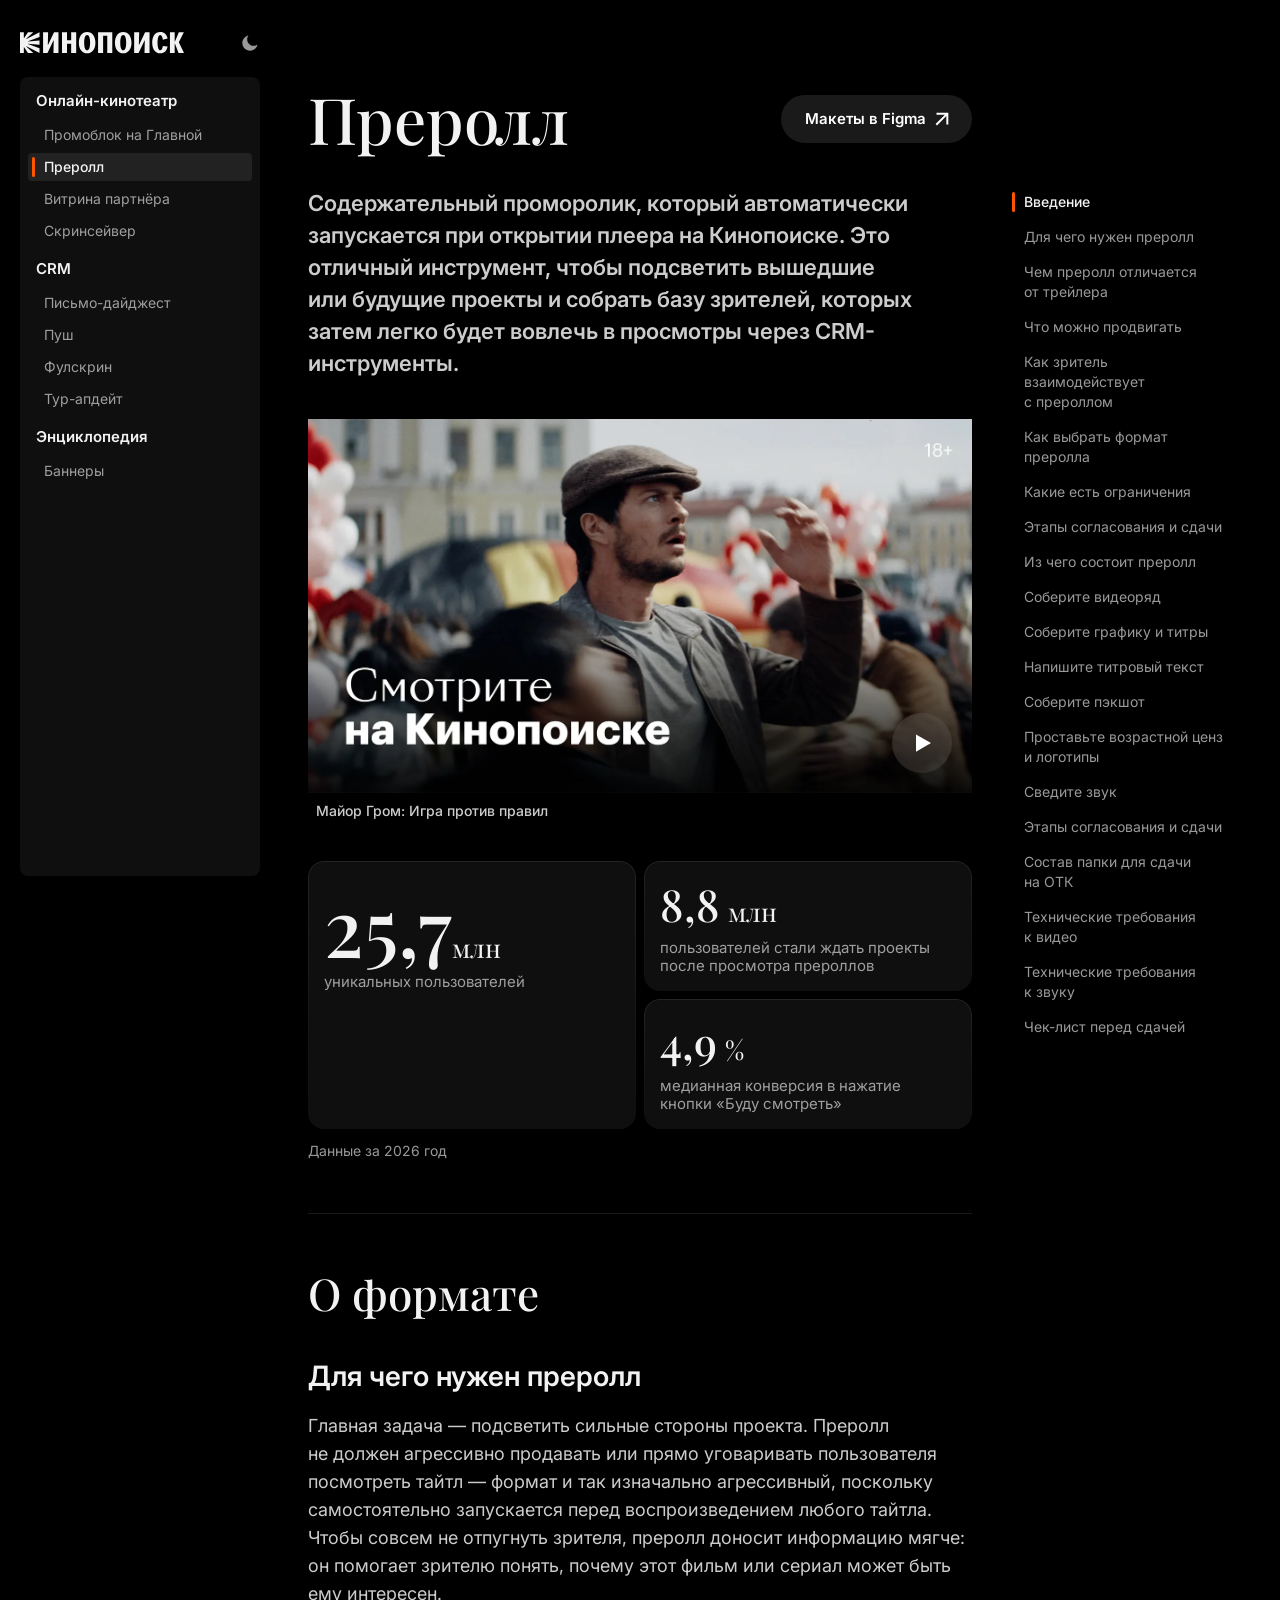
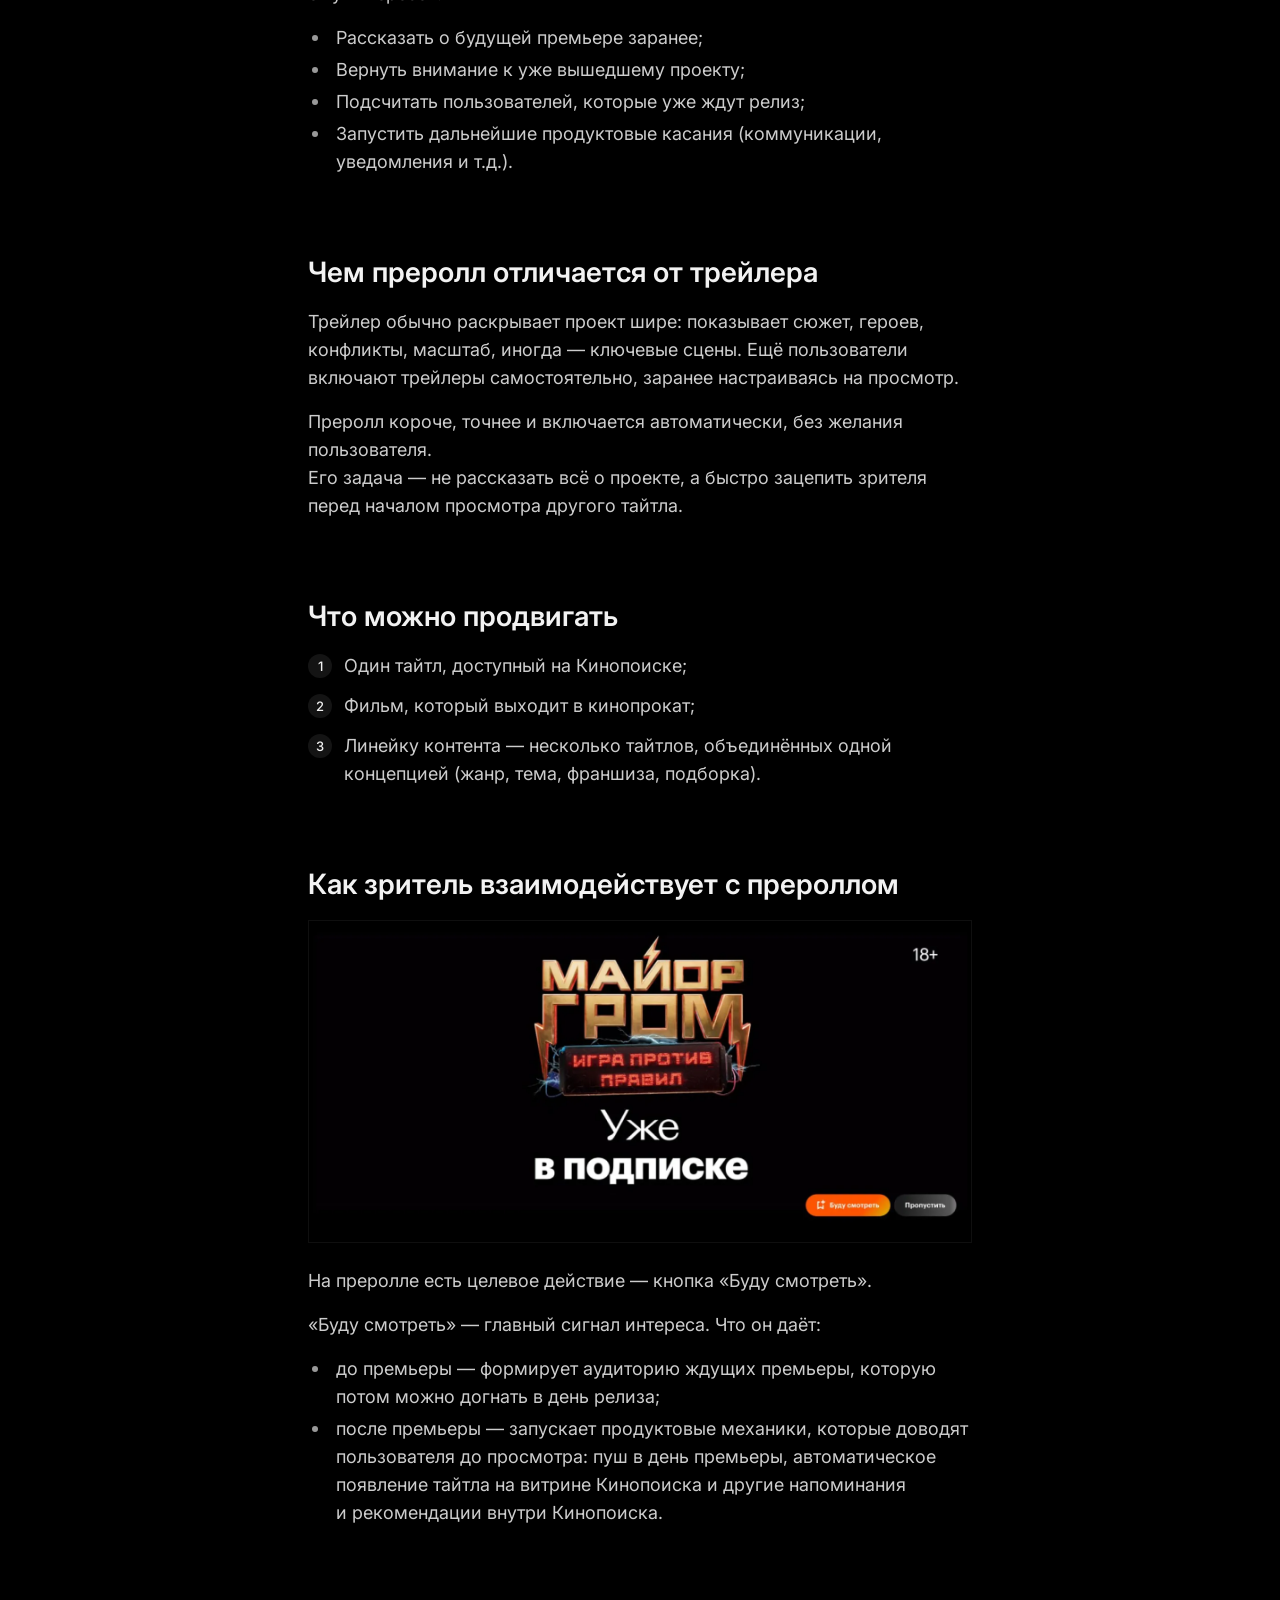
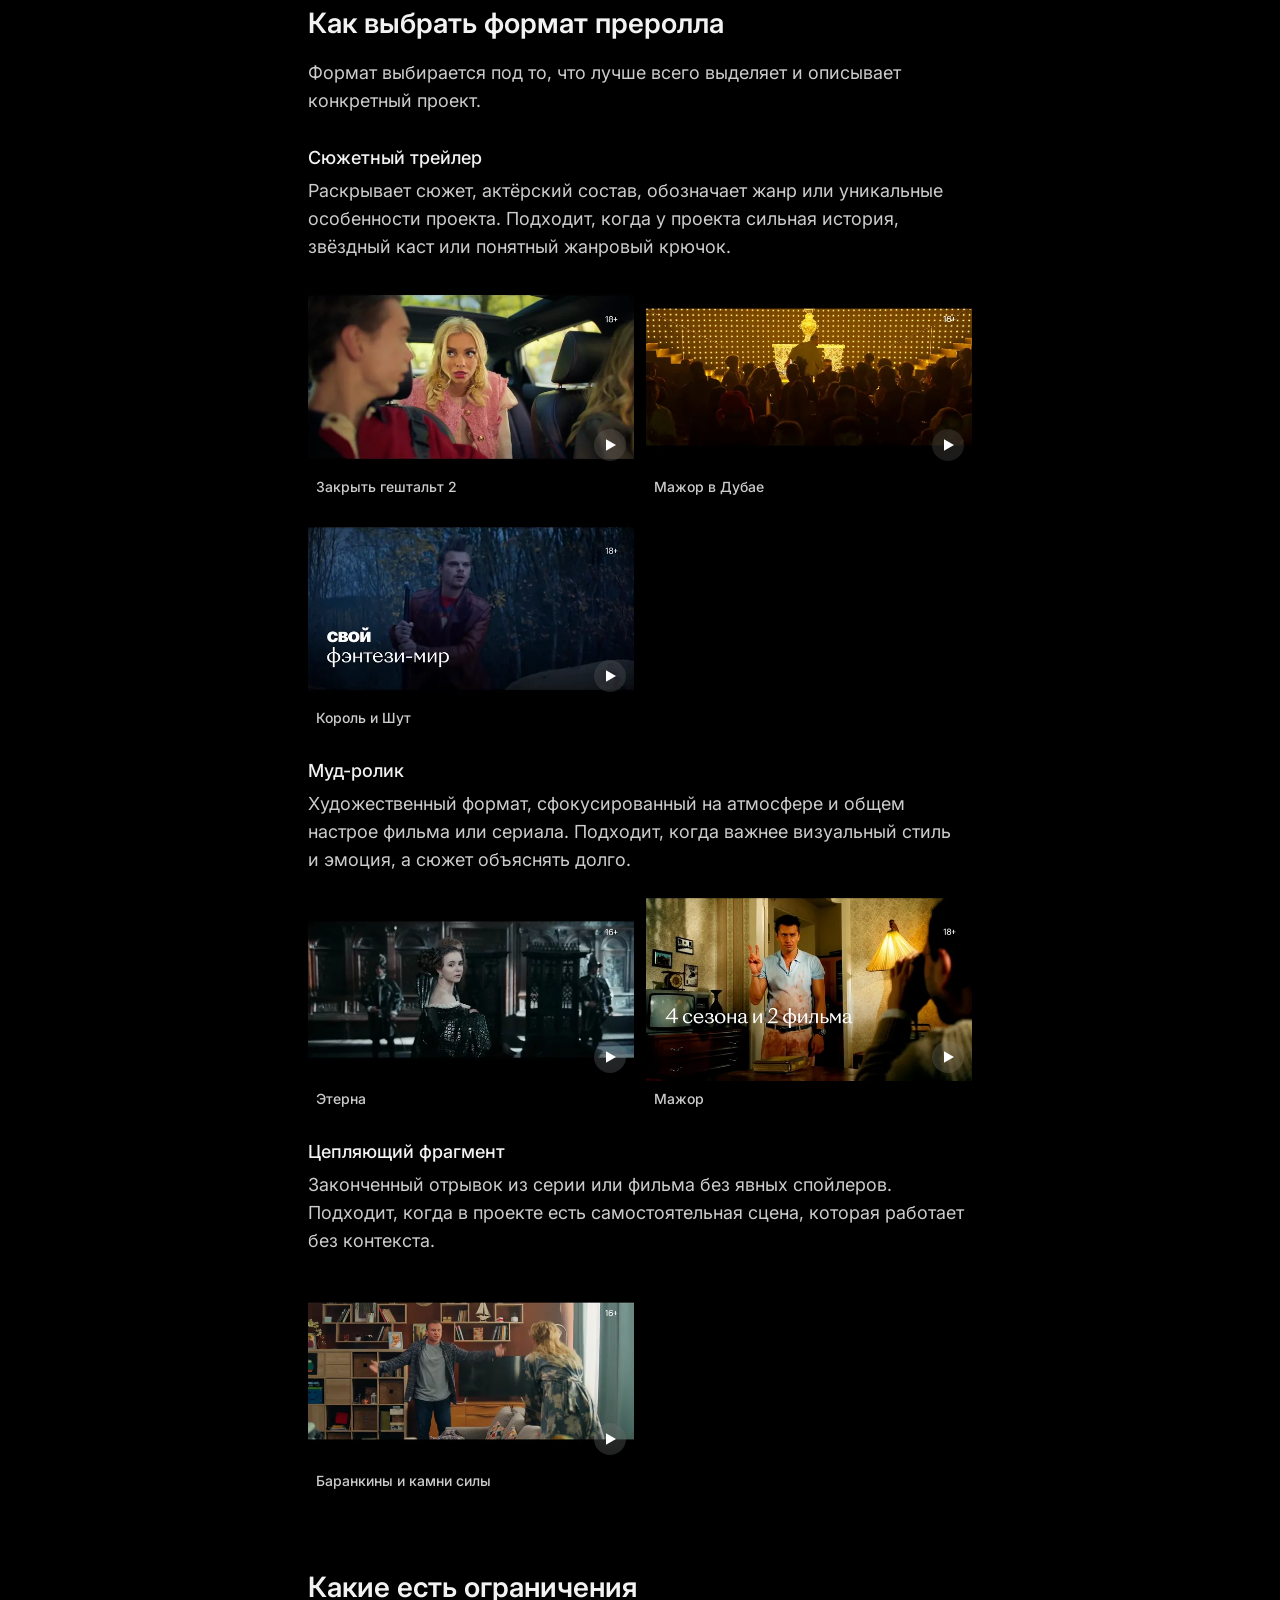
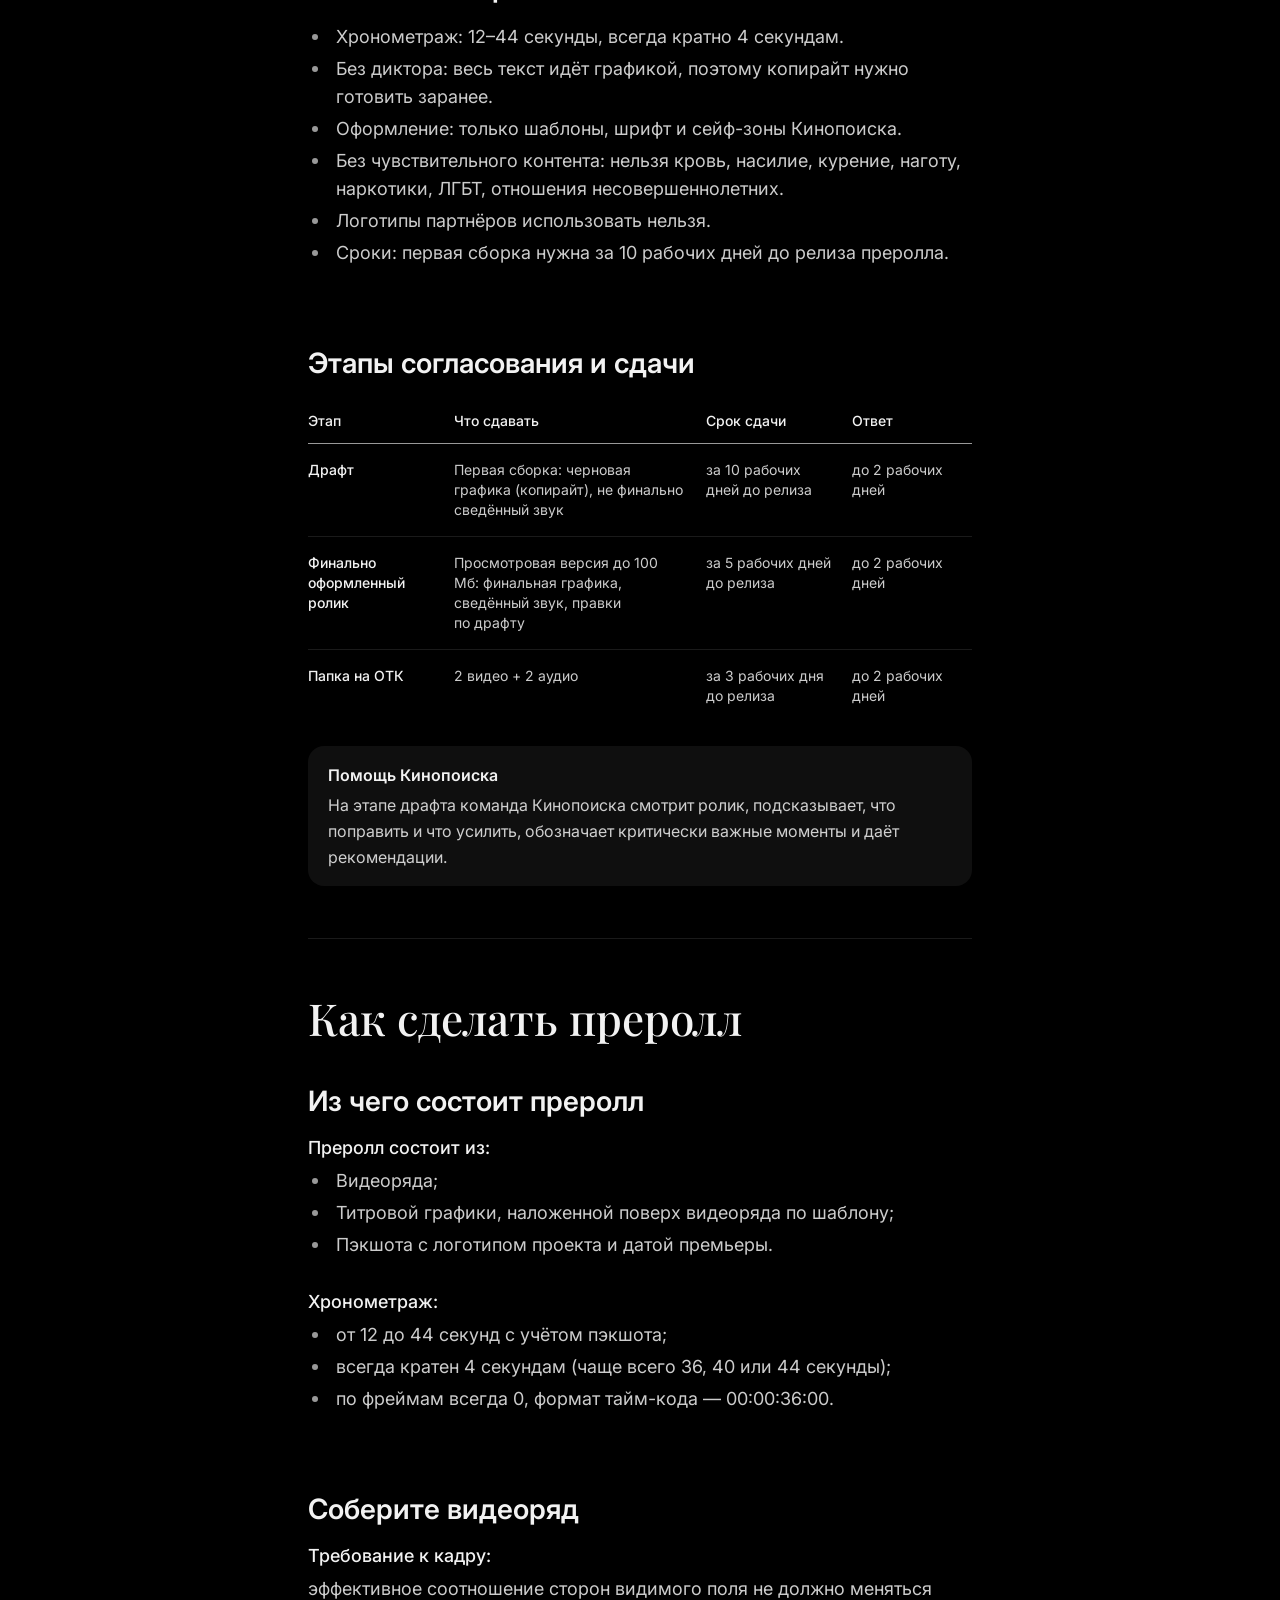
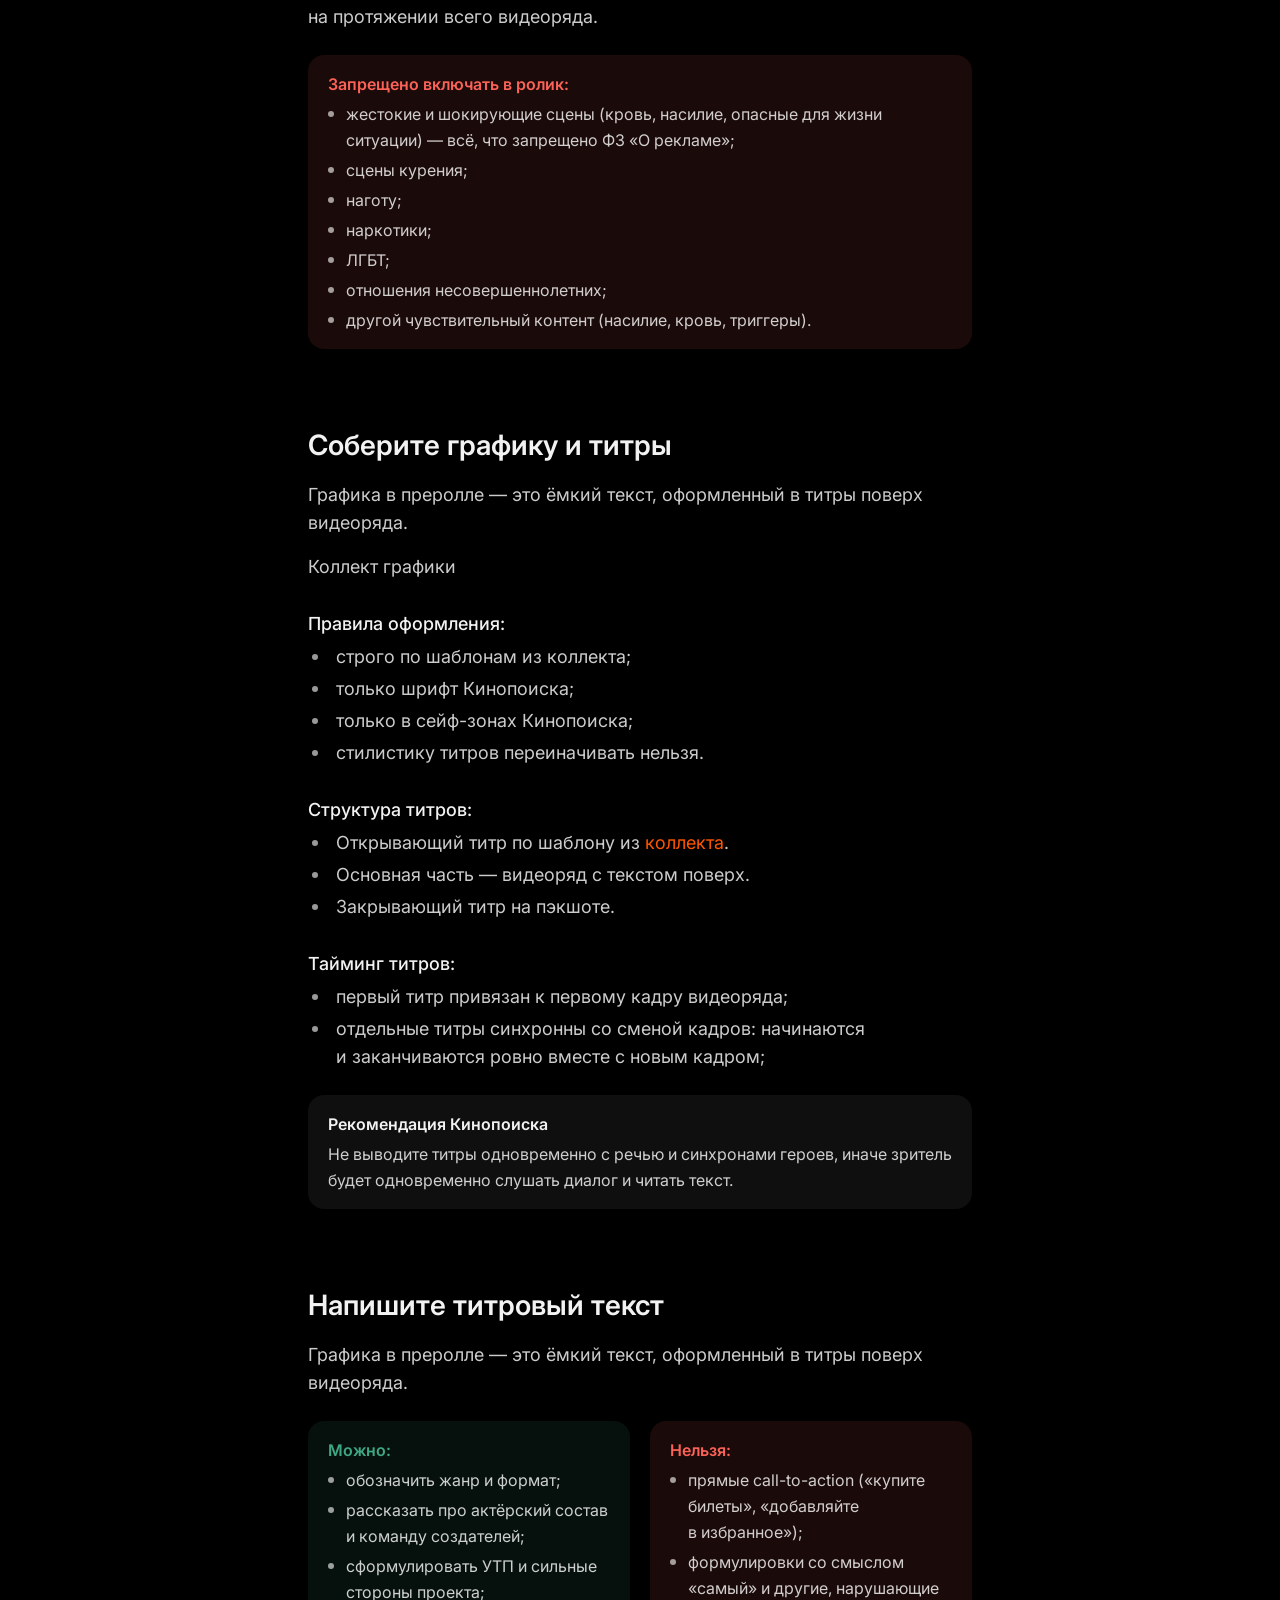
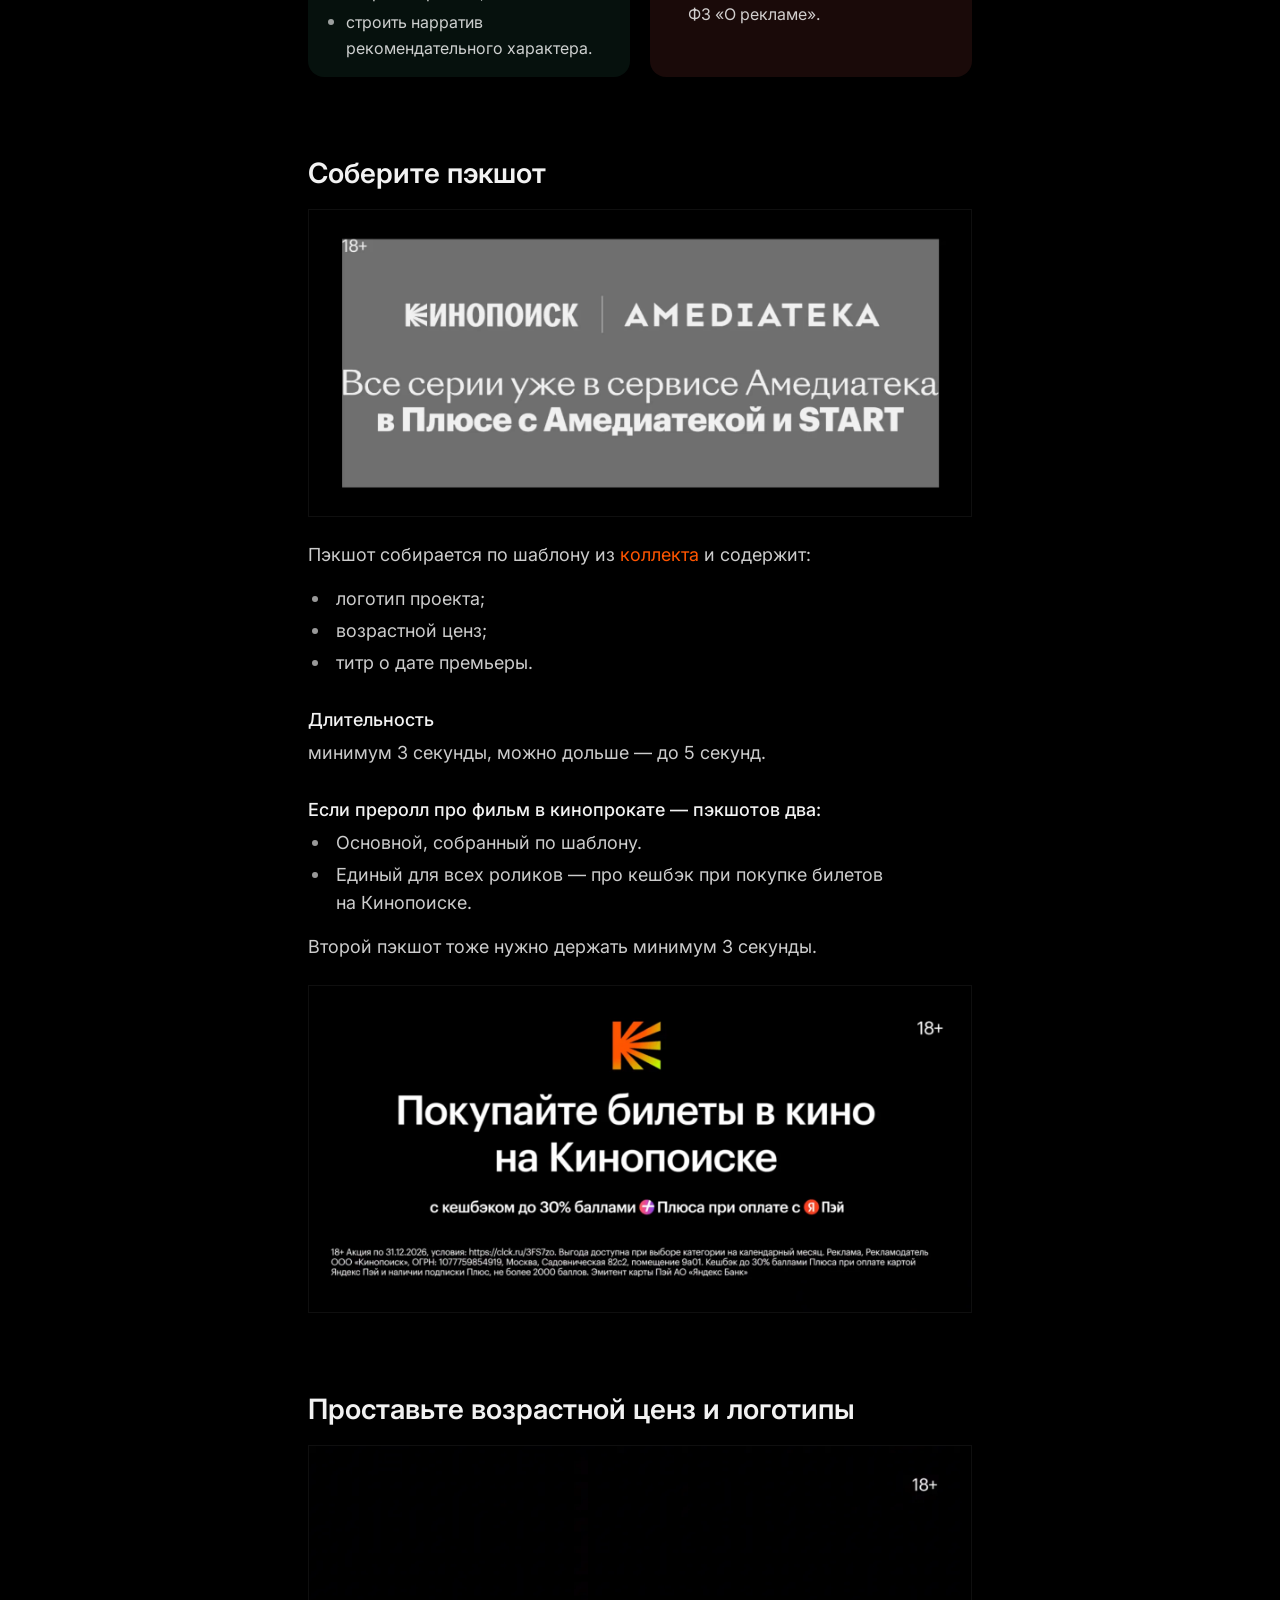
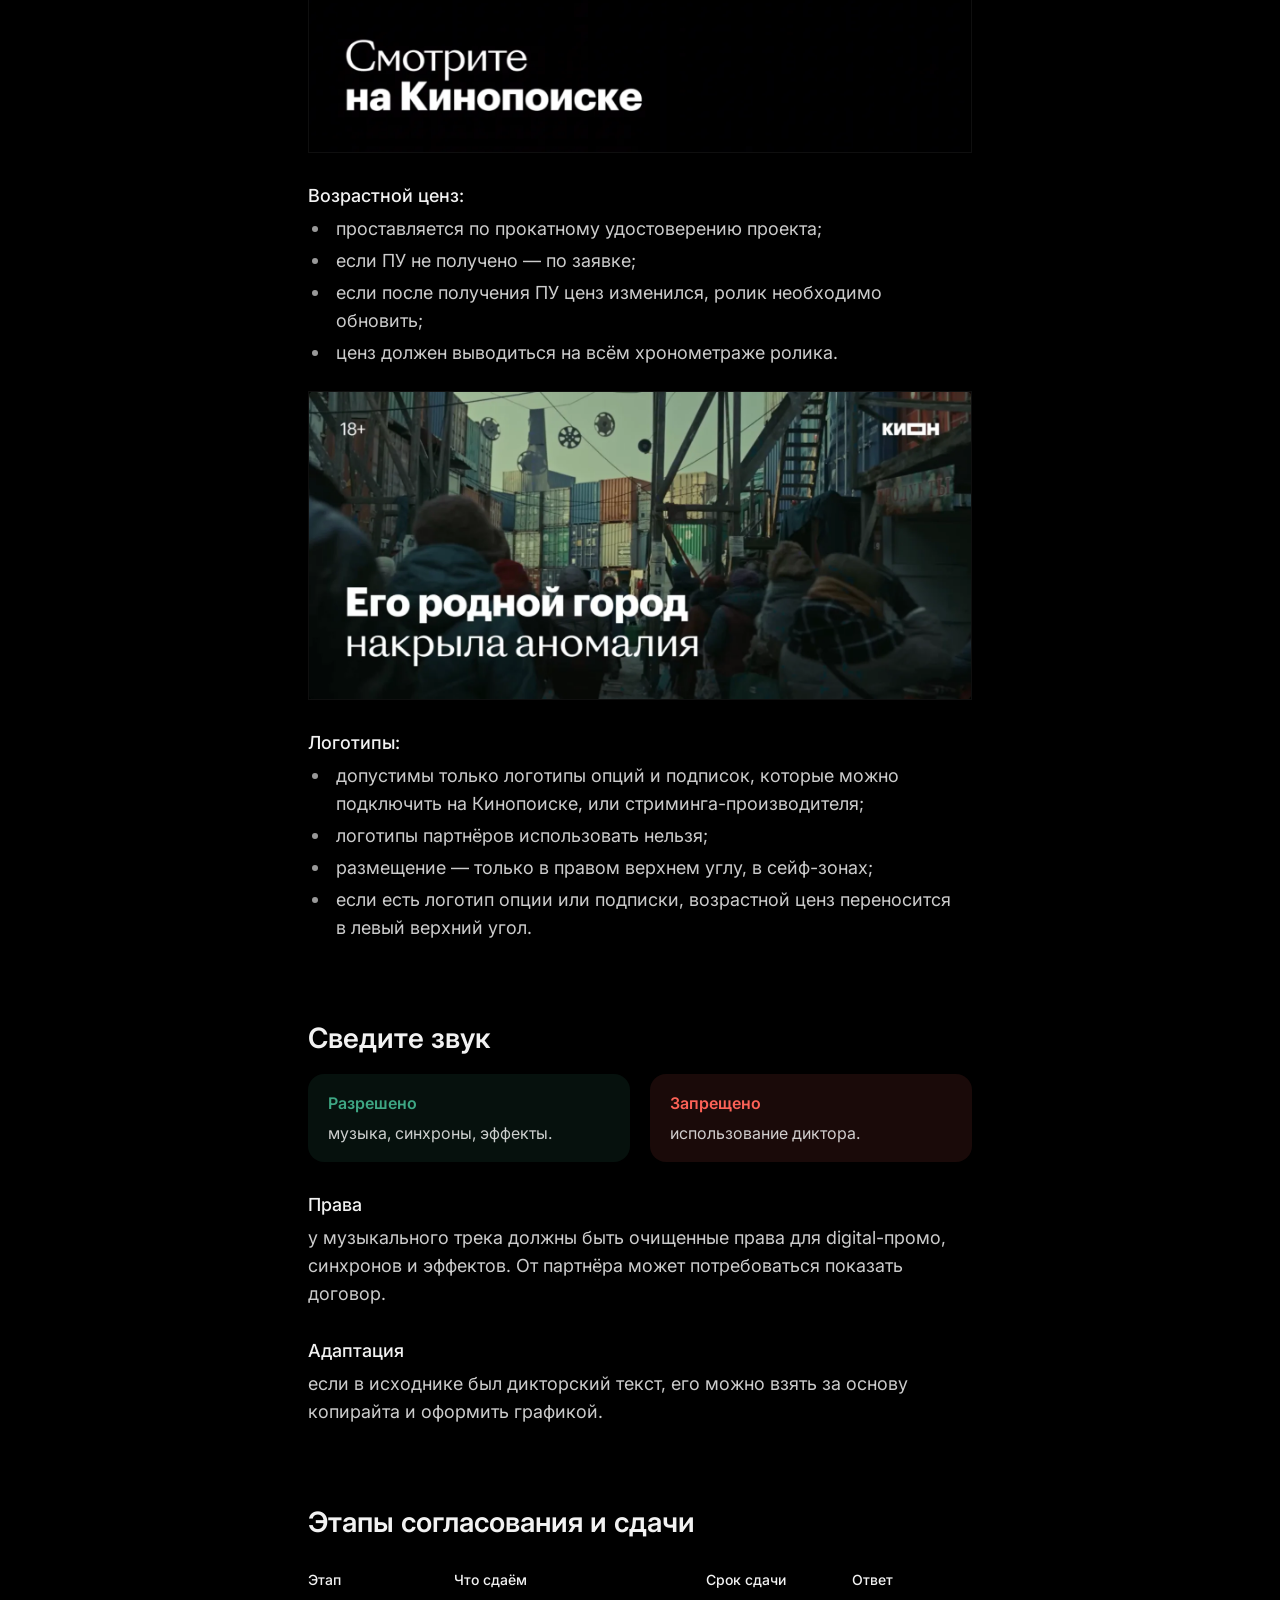
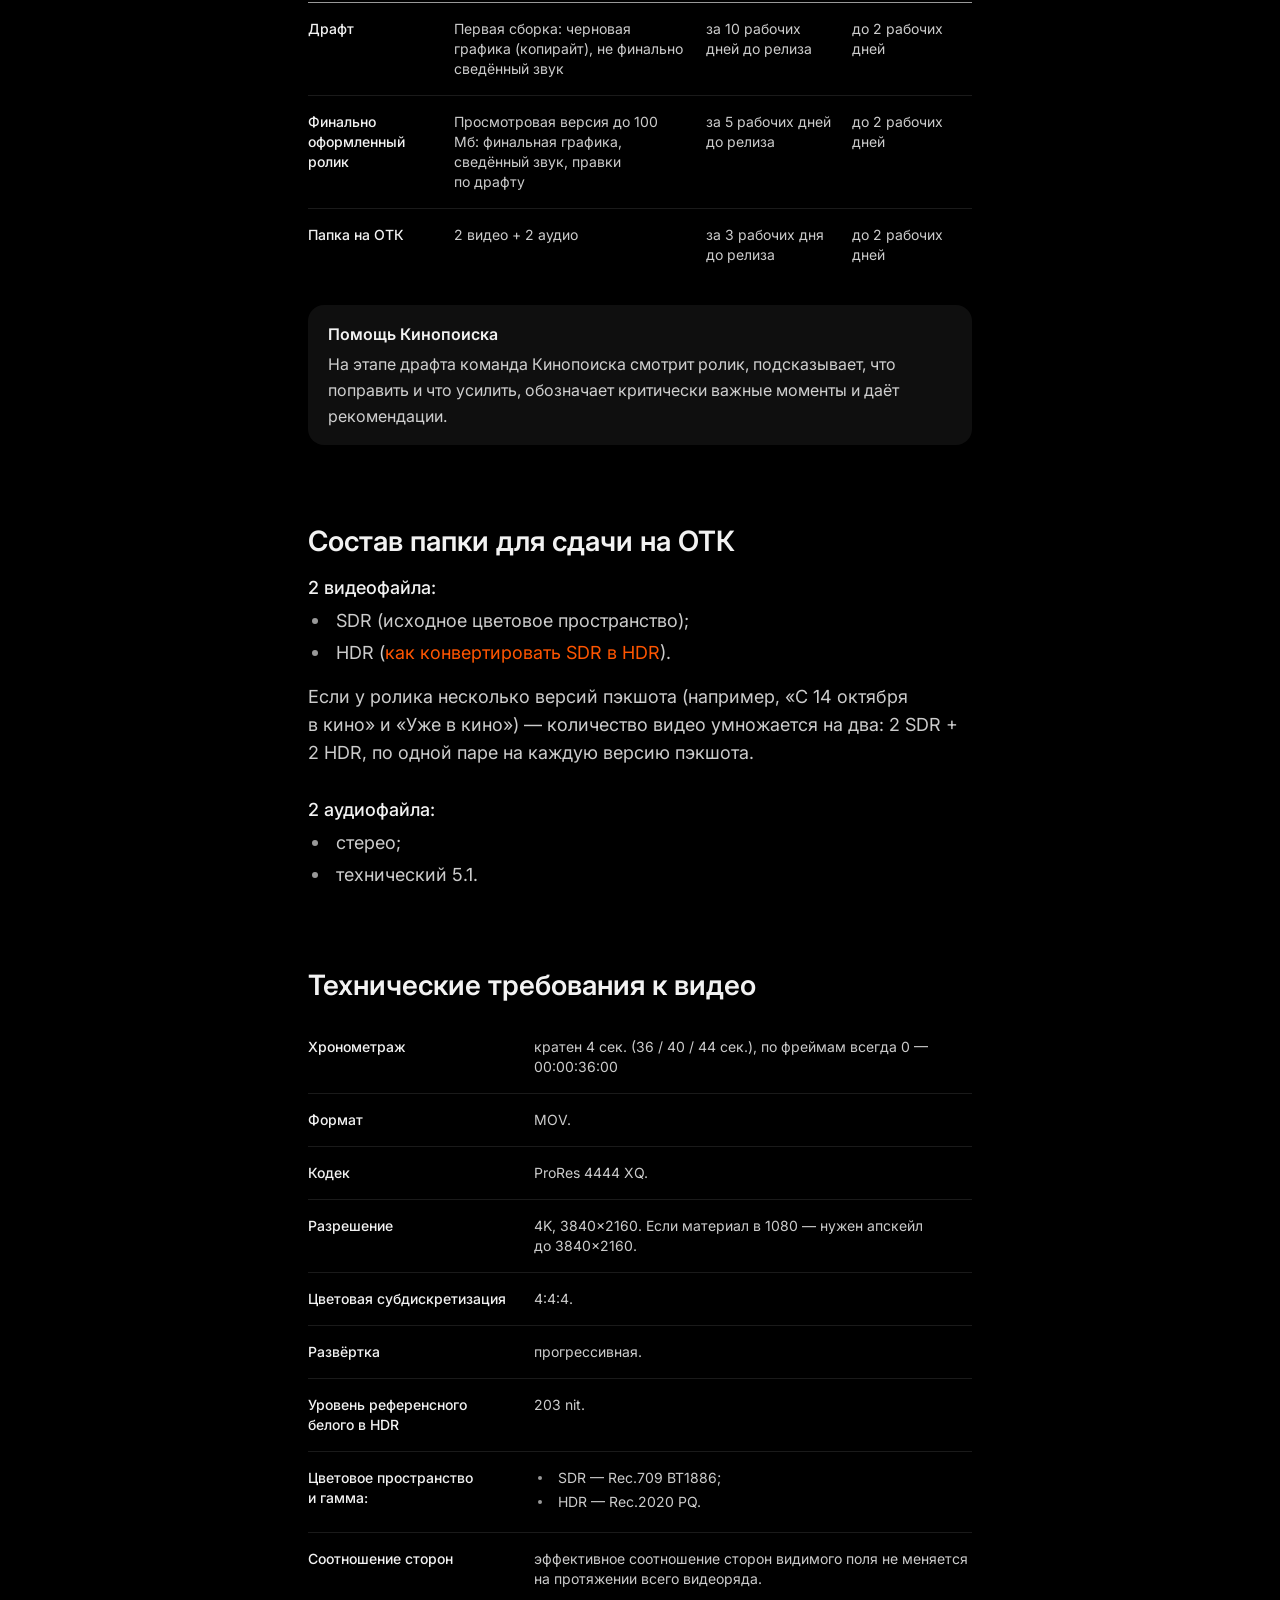
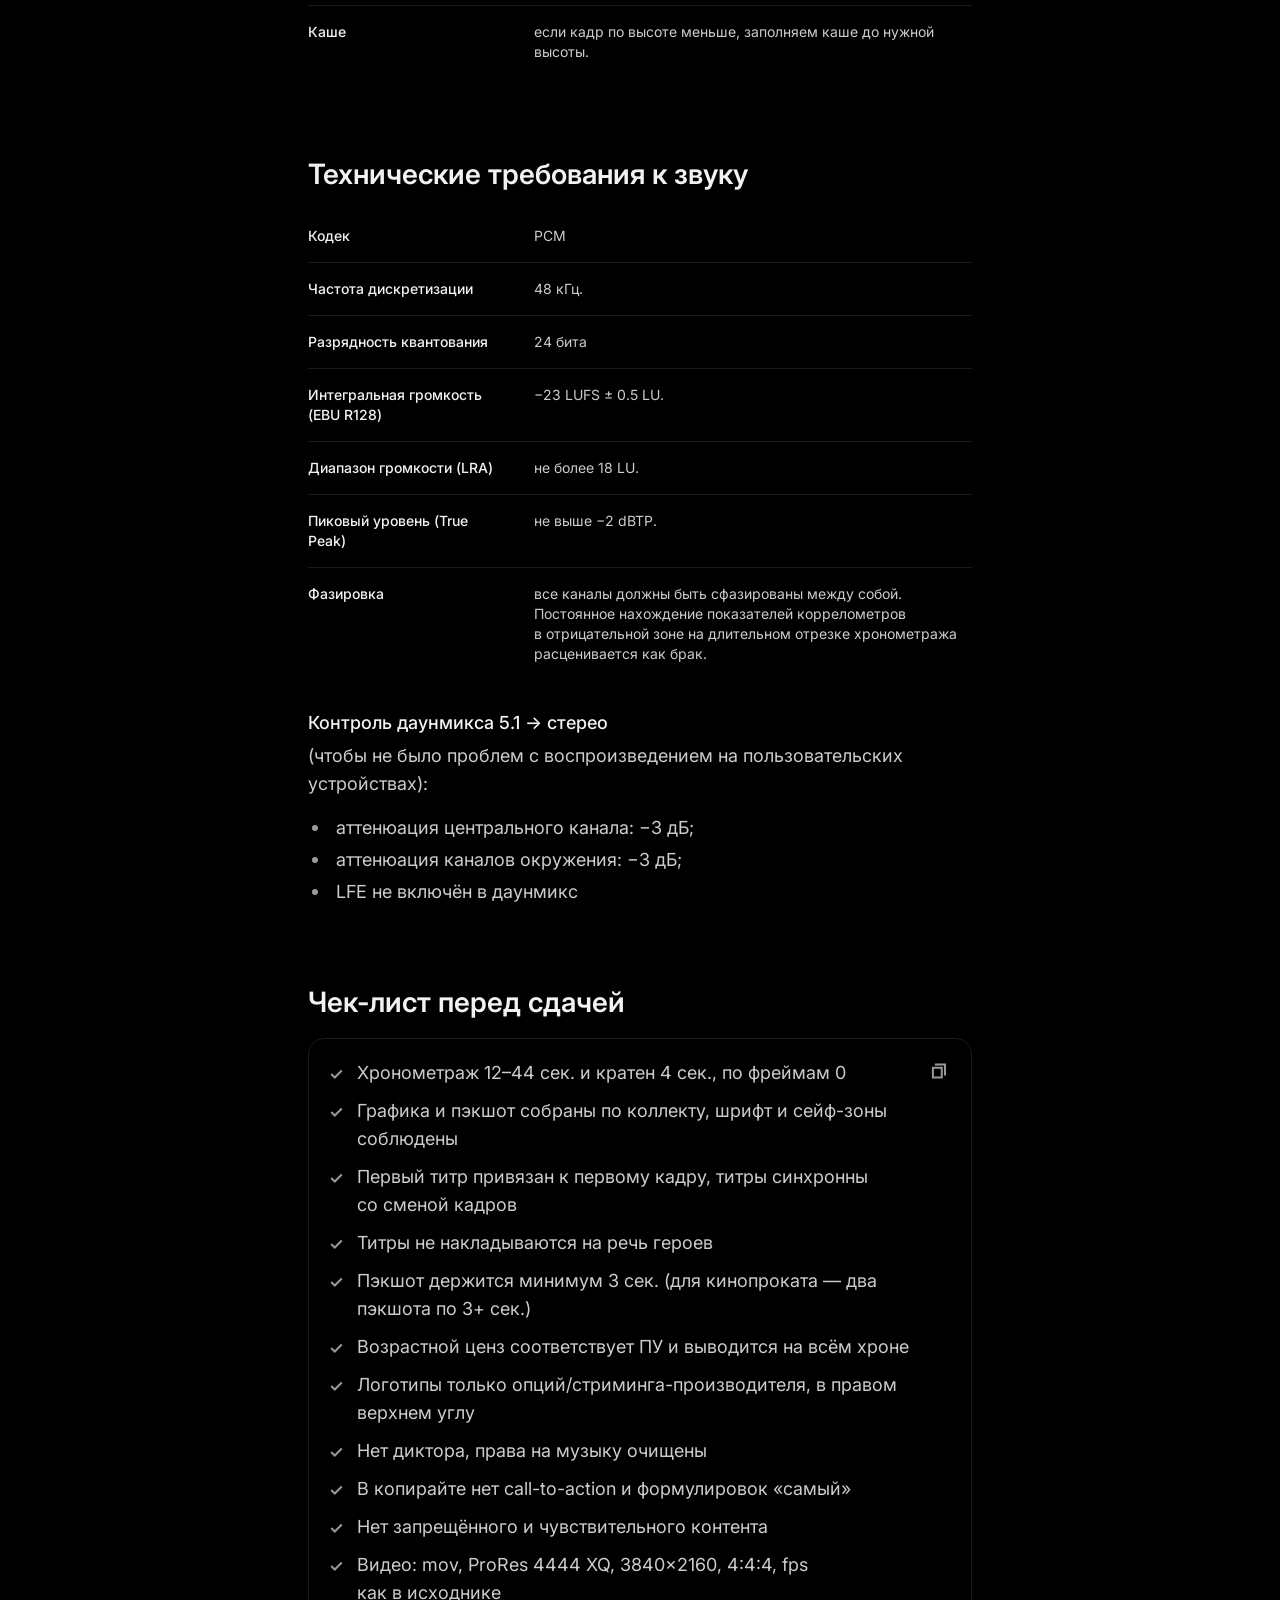
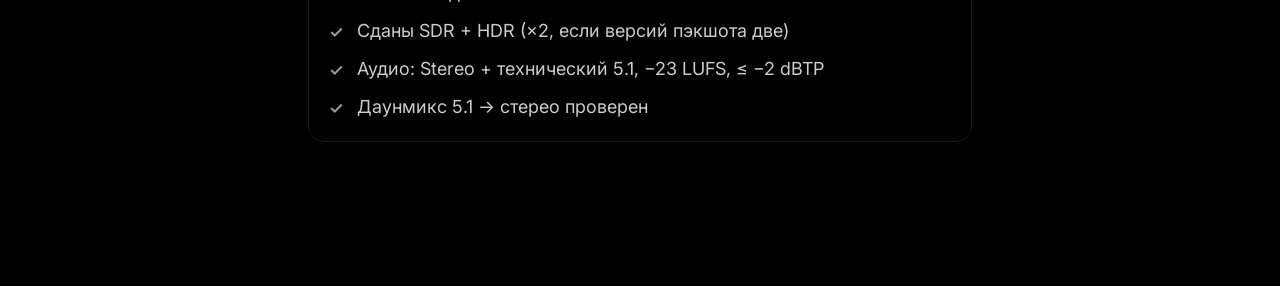
==== index.html @ 6d888ee4 "Смена темы плавнее: 0.4с всему меню разом, ховер прежний" ====
<!DOCTYPE html>
<html lang="ru" data-theme="dark">
<head>
  <meta charset="utf-8">
  <meta name="viewport" content="width=device-width, initial-scale=1">
  <script>
    // по умолчанию тёмная — системную настройку намеренно не слушаем.
    // Ставим до первой отрисовки, иначе у выбравших светлую мигает тёмный фон.
    (function () {
      var saved = null;
      try { saved = localStorage.getItem('theme'); } catch (e) {}
      document.documentElement.dataset.theme = saved === 'light' ? 'light' : 'dark';
    })();
  </script>
  <title>Преролл — Лендинг форматов</title>
  <meta name="description" content="Содержательный проморолик, который автоматически запускается при открытии плеера на Кинопоиске. Это отличный инструмент, чтобы подсветить вышедшие или будущие п">
  <meta name="theme-color" content="#000000" media="(prefers-color-scheme: dark)">
  <meta name="theme-color" content="#ffffff" media="(prefers-color-scheme: light)">
  <meta property="og:title" content="Преролл — гайд по формату">
  <meta property="og:description" content="Содержательный проморолик, который автоматически запускается при открытии плеера на Кинопоиске. Это отличный инструмент, чтобы подсветить вышедшие или будущие п">
  <meta property="og:type" content="article">
  <!-- Иконка вкладки. Вектор понимают все актуальные браузеры, ico оставлен
       запасным для старых, apple-touch-icon — для плитки на домашнем экране
       iOS. Порядок важен: из подходящих ему rel="icon" браузер берёт
       последний, поэтому ico идёт раньше svg. Версия по содержимому нужна
       и здесь — иконку браузеры кешируют особенно упрямо. -->
  <link rel="icon" href="assets/img/favicon.ico?v=32e68de0" sizes="48x48">
  <link rel="icon" href="assets/img/favicon.svg?v=9c4452aa" type="image/svg+xml">
  <link rel="apple-touch-icon" href="assets/img/apple-touch-icon.png?v=b677050d">
  <link rel="preconnect" href="https://fonts.googleapis.com">
  <link rel="preconnect" href="https://fonts.gstatic.com" crossorigin>
  <link rel="stylesheet" href="https://fonts.googleapis.com/css2?family=Inter:wght@400;500;600&amp;family=Playfair+Display:wght@400;500&amp;display=swap">
  <link rel="stylesheet" href="assets/css/style.css?v=35dbda0d">
</head>
<body>
  <div class="layout">
    <aside class="sidebar" id="sidebar">
      <div class="sidebar__head">
        <a class="brand" href="index.html" aria-label="Форматы Кинопоиска"><svg width="164" height="36" aria-hidden="true" focusable="false" viewBox="0 0 164 36" fill="none" xmlns="http://www.w3.org/2000/svg">
<path fill-rule="evenodd" clip-rule="evenodd" d="M58.8602 17.648C58.8602 11.7324 61.8144 7 67.142 7C72.4696 7 75.4238 11.7324 75.4238 17.648C75.4238 23.5635 72.4696 28.296 67.142 28.296C61.8144 28.296 58.8602 23.5635 58.8602 17.648ZM67.142 25.3418C69.2142 25.3418 70.0962 21.7925 70.0962 17.6552C70.0962 13.5179 69.207 9.96853 67.142 9.96853C65.0769 9.96853 64.1878 13.5179 64.1878 17.6552C64.1806 21.7925 65.0697 25.3418 67.142 25.3418ZM3.8433 7.29462V12.9162H4.13731L7.98062 7.29462H13.3011L6.20238 13.7981L6.49639 14.0921L19.5105 7.28745V12.0199L7.97344 16.1572V16.4512L19.5105 15.4186V19.8571L7.97344 18.8246V19.1185L19.5105 23.2558V27.9883L6.49639 21.1836L6.20238 21.4776L13.3011 27.9811H7.98062L4.13731 22.3596H3.8433V27.9811H0V7.28029H3.8433V7.29462ZM23.0836 7.30031H28.11L27.816 19.7194H28.11L34.0256 7.30031H38.464V28.0011H33.4376L33.7316 15.5821H33.4376L27.522 28.0011H23.0836V7.30031ZM47.0294 7.30031H42.0029V28.0011H47.0294V18.8302H51.1667V28.0011H56.1931V7.30031H51.1667V15.2881H47.0294V7.30031ZM92.2772 7.30031H78.087V28.0011H83.1134V10.8496H87.2507V28.0011H92.2772V7.30031ZM94.937 17.648C94.937 11.7324 97.8912 7 103.219 7C108.539 7 111.501 11.7324 111.501 17.648C111.501 23.5635 108.546 28.296 103.219 28.296C97.8984 28.296 94.937 23.5635 94.937 17.648ZM103.219 25.3418C105.291 25.3418 106.173 21.7925 106.173 17.6552C106.173 13.5179 105.284 9.96853 103.219 9.96853C101.147 9.96853 100.265 13.5179 100.265 17.6552C100.265 21.7925 101.147 25.3418 103.219 25.3418ZM119.183 7.30031H114.157V28.0011H118.595L124.511 15.5821H124.805L124.511 28.0011H129.537V7.30031H125.099L119.183 19.7194H118.889L119.183 7.30031ZM142.863 20.9033L147.596 21.4913C146.706 25.6286 144.641 28.296 140.232 28.296C134.911 28.296 132.215 23.5635 132.215 17.648C132.215 11.7324 134.904 7 140.232 7C144.548 7 146.706 9.66021 147.596 13.5035L142.863 14.6866C142.569 12.6144 141.709 9.9542 140.232 9.9542C138.461 9.9542 137.543 13.5035 137.543 17.6408C137.543 21.7494 138.461 25.3275 140.232 25.3275C141.68 25.3418 142.562 22.9756 142.863 20.9033ZM154.686 7.30031H149.953V28.0011H154.686V18.8302H154.98L158.529 28.0011H164L158.823 17.3532L163.849 7.30031H158.823L154.98 16.4712H154.686V7.30031Z" fill="currentColor"/>
</svg></a>
        <button class="theme-switch" type="button" data-theme-toggle
                role="switch" aria-checked="false" aria-label="Светлая тема">
          <span class="theme-switch__window" aria-hidden="true">
            <svg data-icon="dark" viewBox="0 0 20 20"><path d="M8.47278 2.50001C7.65938 3.5789 7.17688 4.92172 7.17688 6.37697C7.17693 9.93688 10.0632 12.8223 13.6232 12.8223C15.0784 12.8223 16.4212 12.3408 17.5001 11.5274C16.7933 15.0243 13.7026 17.6572 9.99719 17.6572C5.76992 17.6571 2.34304 14.2302 2.3429 10.0029C2.3429 6.29755 4.97577 3.20679 8.47278 2.50001Z"/></svg>
            <svg data-icon="light" viewBox="0 0 20 20"><path d="M11 18.3335H9V15.7476C9.32491 15.8037 9.65905 15.8325 10 15.8325C10.3408 15.8325 10.6752 15.8037 11 15.7476V18.3335ZM5.22949 13.3569C5.61614 13.9053 6.09512 14.3844 6.64355 14.771L4.87402 16.5405L3.45996 15.1265L5.22949 13.3569ZM16.541 15.1265L15.127 16.5405L13.3574 14.771C13.9059 14.3844 14.3848 13.9054 14.7715 13.3569L16.541 15.1265ZM10 5.83252C12.3012 5.83252 14.167 7.69833 14.167 9.99951C14.167 12.3007 12.3012 14.1665 10 14.1665C7.69881 14.1665 5.83301 12.3007 5.83301 9.99951C5.83301 7.69833 7.69881 5.83252 10 5.83252ZM4.25195 8.99951C4.19582 9.32443 4.16699 9.65856 4.16699 9.99951C4.16699 10.3404 4.19586 10.6747 4.25195 10.9995H1.66699V8.99951H4.25195ZM18.334 10.9995H15.748C15.8041 10.6747 15.833 10.3404 15.833 9.99951C15.833 9.65856 15.8042 9.32443 15.748 8.99951H18.334V10.9995ZM16.541 4.87353L14.7715 6.64307C14.3849 6.09463 13.9058 5.61565 13.3574 5.229L15.127 3.45947L16.541 4.87353ZM6.64258 5.22803C6.0941 5.61467 5.61516 6.09361 5.22852 6.64209L3.45996 4.87353L4.87402 3.45947L6.64258 5.22803ZM11 4.25146C10.6752 4.19537 10.3408 4.1665 10 4.1665C9.65905 4.1665 9.32491 4.19533 9 4.25146V1.6665H11V4.25146Z"/></svg>
          </span>
        </button>
      </div>
      <button class="nav-toggle" type="button" data-nav-toggle>Разделы</button>
      <div class="nav-groups">
          <div class="nav-group"><p class="nav-group__title" id="nav-онлайн-кинотеатр">Онлайн-кинотеатр</p><ul class="nav-list" aria-labelledby="nav-онлайн-кинотеатр"><li><a href="#" aria-disabled="true">Промоблок на Главной</a></li><li><a href="index.html" aria-current="page">Преролл</a></li><li><a href="#" aria-disabled="true">Витрина партнёра</a></li><li><a href="#" aria-disabled="true">Скринсейвер</a></li></ul></div>
          <div class="nav-group"><p class="nav-group__title" id="nav-crm">CRM</p><ul class="nav-list" aria-labelledby="nav-crm"><li><a href="#" aria-disabled="true">Письмо-дайджест</a></li><li><a href="#" aria-disabled="true">Пуш</a></li><li><a href="#" aria-disabled="true">Фулскрин</a></li><li><a href="#" aria-disabled="true">Тур-апдейт</a></li></ul></div>
          <div class="nav-group"><p class="nav-group__title" id="nav-энциклопедия">Энциклопедия</p><ul class="nav-list" aria-labelledby="nav-энциклопедия"><li><a href="banner.html">Баннеры</a></li></ul></div>
      </div>
    </aside>

    <main class="main">
      <div class="intro" id="введение">
        <div class="page-head">
          <h1 class="page-title">Преролл</h1>
          <span class="pill"><span class="pill__text">Макеты в Figma<span class="pill__arrow" aria-hidden="true"></span></span></span>
        </div>
        <p class="lead">Содержательный проморолик, который автоматически запускается при открытии плеера на Кинопоиске. Это отличный инструмент, чтобы подсветить вышедшие или будущие проекты и собрать базу зрителей, которых затем легко будет вовлечь в просмотры через CRM-инструменты.</p>
        <figure class="video video--wide"><button class="video__open" type="button" data-video-open data-src="assets/video/I469-17069-50-706.mp4?v=515b77ba" aria-label="Смотреть ролик"><img class="media" src="assets/img/I469-17069-50-706-poster.webp?v=083a11eb" alt="" fetchpriority="high" decoding="sync" width="1480" height="833"><span class="video__play" aria-hidden="true"></span></button><figcaption>Майор Гром: Игра против правил</figcaption></figure>
        <div class="bento" style="--bento-rows: 2"><div class="bento__card bento__card--lead"><p class="bento__title"><span>25,7</span><span class="bento__unit">млн</span></p><p class="bento__body">уникальных пользователей</p></div><div class="bento__card"><p class="bento__title"><span>8,8</span><span class="bento__unit">млн</span></p><p class="bento__body">пользователей стали ждать проекты после просмотра прероллов</p></div><div class="bento__card"><p class="bento__title"><span>4,9</span><span class="bento__unit">%</span></p><p class="bento__body">медианная конверсия в нажатие кнопки «Буду смотреть»</p></div></div>
        <p class="bento__period">Данные за 2026 год</p>
      </div>

      <hr class="divider"><h2 class="chapter__title">О формате</h2><section class="section" id="для-чего-нужен-преролл">
        <h2><a class="anchor" href="#для-чего-нужен-преролл">Для чего нужен преролл<span class="anchor__icon" aria-hidden="true"></span></a></h2>
        <p>Главная задача — подсветить сильные стороны проекта. Преролл не должен агрессивно продавать или прямо уговаривать пользователя посмотреть тайтл — формат и так изначально агрессивный, поскольку самостоятельно запускается перед воспроизведением любого тайтла. Чтобы совсем не отпугнуть зрителя, преролл доносит информацию мягче: он помогает зрителю понять, почему этот фильм или сериал может быть ему интересен.</p>
        <ul><li>Рассказать о будущей премьере заранее;</li><li>Вернуть внимание к уже вышедшему проекту;</li><li>Подсчитать пользователей, которые уже ждут релиз;</li><li>Запустить дальнейшие продуктовые касания (коммуникации, уведомления и т.д.).</li></ul>
      </section><section class="section" id="чем-преролл-отличается-от-трейлера">
        <h2><a class="anchor" href="#чем-преролл-отличается-от-трейлера">Чем преролл отличается от трейлера<span class="anchor__icon" aria-hidden="true"></span></a></h2>
        <p>Трейлер обычно раскрывает проект шире: показывает сюжет, героев, конфликты, масштаб, иногда — ключевые сцены. Ещё пользователи включают трейлеры самостоятельно, заранее настраиваясь на просмотр.</p>
        <p>Преролл короче, точнее и включается автоматически, без желания пользователя.<br>Его задача — не рассказать всё о проекте, а быстро зацепить зрителя перед началом просмотра другого тайтла.</p>
      </section><section class="section" id="что-можно-продвигать">
        <h2><a class="anchor" href="#что-можно-продвигать">Что можно продвигать<span class="anchor__icon" aria-hidden="true"></span></a></h2>
        <ol class="steps"><li>Один тайтл, доступный на Кинопоиске;</li><li>Фильм, который выходит в кинопрокат;</li><li>Линейку контента — несколько тайтлов, объединённых одной концепцией (жанр, тема, франшиза, подборка).</li></ol>
      </section><section class="section" id="как-зритель-взаимодействует-с-прероллом">
        <h2><a class="anchor" href="#как-зритель-взаимодействует-с-прероллом">Как зритель взаимодействует с прероллом<span class="anchor__icon" aria-hidden="true"></span></a></h2>
        <figure><img class="media" src="assets/img/469-17123.webp?v=1560be86" alt="" width="1480" height="719"></figure>
        <p>На преролле есть целевое действие — кнопка «Буду смотреть».</p>
        <p>«Буду смотреть» — главный сигнал интереса. Что он даёт:</p>
        <ul><li>до премьеры — формирует аудиторию ждущих премьеры, которую потом можно догнать в день релиза;</li><li>после премьеры — запускает продуктовые механики, которые доводят пользователя до просмотра: пуш в день премьеры, автоматическое появление тайтла на витрине Кинопоиска и другие напоминания и рекомендации внутри Кинопоиска.</li></ul>
      </section><section class="section" id="как-выбрать-формат-преролла">
        <h2><a class="anchor" href="#как-выбрать-формат-преролла">Как выбрать формат преролла<span class="anchor__icon" aria-hidden="true"></span></a></h2>
        <p>Формат выбирается под то, что лучше всего выделяет и описывает конкретный проект.</p>
        <h3>Сюжетный трейлер</h3>
        <p>Раскрывает сюжет, актёрский состав, обозначает жанр или уникальные особенности проекта. Подходит, когда у проекта сильная история, звёздный каст или понятный жанровый крючок.</p>
        <div class="video-row"><figure class="video"><button class="video__open" type="button" data-video-open data-src="assets/video/I469-17137-459-14467.mp4?v=c74b1726" aria-label="Смотреть ролик"><img class="media" src="assets/img/I469-17137-459-14467-poster.webp?v=8f64f468" alt="" width="640" height="360"><span class="video__play" aria-hidden="true"></span></button><figcaption>Закрыть гештальт 2</figcaption></figure><figure class="video"><button class="video__open" type="button" data-video-open data-src="assets/video/I469-17138-459-14467.mp4?v=75ef5594" aria-label="Смотреть ролик"><img class="media" src="assets/img/I469-17138-459-14467-poster.webp?v=3e173f1a" alt="" width="640" height="360"><span class="video__play" aria-hidden="true"></span></button><figcaption>Мажор в Дубае</figcaption></figure><figure class="video"><button class="video__open" type="button" data-video-open data-src="assets/video/I469-17139-459-14467.mp4?v=14d91cb9" aria-label="Смотреть ролик"><img class="media" src="assets/img/I469-17139-459-14467-poster.webp?v=3be5fddf" alt="" width="640" height="360"><span class="video__play" aria-hidden="true"></span></button><figcaption>Король и Шут</figcaption></figure></div>
        <h3>Муд-ролик</h3>
        <p>Художественный формат, сфокусированный на атмосфере и общем настрое фильма или сериала. Подходит, когда важнее визуальный стиль и эмоция, а сюжет объяснять долго.</p>
        <div class="video-row"><figure class="video"><button class="video__open" type="button" data-video-open data-src="assets/video/I469-17144-459-14467.mp4?v=5d0b1eb0" aria-label="Смотреть ролик"><img class="media" src="assets/img/I469-17144-459-14467-poster.webp?v=30e90b81" alt="" width="640" height="360"><span class="video__play" aria-hidden="true"></span></button><figcaption>Этерна</figcaption></figure><figure class="video"><button class="video__open" type="button" data-video-open data-src="assets/video/I469-17145-459-14467.mp4?v=e4d56ea7" aria-label="Смотреть ролик"><img class="media" src="assets/img/I469-17145-459-14467-poster.webp?v=0efef3ac" alt="" width="640" height="360"><span class="video__play" aria-hidden="true"></span></button><figcaption>Мажор</figcaption></figure></div>
        <h3>Цепляющий фрагмент</h3>
        <p>Законченный отрывок из серии или фильма без явных спойлеров. Подходит, когда в проекте есть самостоятельная сцена, которая работает без контекста.</p>
        <div class="video-row"><figure class="video"><button class="video__open" type="button" data-video-open data-src="assets/video/I469-17151-459-14467.mp4?v=65ddac99" aria-label="Смотреть ролик"><img class="media" src="assets/img/I469-17151-459-14467-poster.webp?v=3ca51333" alt="" width="640" height="360"><span class="video__play" aria-hidden="true"></span></button><figcaption>Баранкины и камни силы</figcaption></figure></div>
      </section><section class="section" id="какие-есть-ограничения">
        <h2><a class="anchor" href="#какие-есть-ограничения">Какие есть ограничения<span class="anchor__icon" aria-hidden="true"></span></a></h2>
        <ul><li>Хронометраж: 12–44 секунды, всегда кратно 4 секундам.</li><li>Без диктора: весь текст идёт графикой, поэтому копирайт нужно готовить заранее.</li><li>Оформление: только шаблоны, шрифт и сейф-зоны Кинопоиска.</li><li>Без чувствительного контента: нельзя кровь, насилие, курение, наготу, наркотики, ЛГБТ, отношения несовершеннолетних.</li><li>Логотипы партнёров использовать нельзя.</li><li>Сроки: первая сборка нужна за 10 рабочих дней до релиза преролла.</li></ul>
      </section><section class="section" id="этапы-согласования-и-сдачи">
        <h2><a class="anchor" href="#этапы-согласования-и-сдачи">Этапы согласования и сдачи<span class="anchor__icon" aria-hidden="true"></span></a></h2>
        <div class="table-wrap"><table class="spec-table spec-table--4"><thead><tr><th>Этап</th><th>Что сдавать</th><th>Срок сдачи</th><th>Ответ</th></tr></thead><tbody><tr><td>Драфт</td><td>Первая сборка: черновая графика (копирайт), не финально сведённый звук</td><td>за 10 рабочих дней до релиза</td><td>до 2 рабочих дней</td></tr><tr><td>Финально оформленный ролик</td><td>Просмотровая версия до 100 Мб: финальная графика, сведённый звук, правки по драфту</td><td>за 5 рабочих дней до релиза</td><td>до 2 рабочих дней</td></tr><tr><td>Папка на ОТК</td><td>2 видео + 2 аудио</td><td>за 3 рабочих дня до релиза</td><td>до 2 рабочих дней</td></tr></tbody></table></div>
        <aside class="note"><p class="note__title">Помощь Кинопоиска</p><p>На этапе драфта команда Кинопоиска смотрит ролик, подсказывает, что поправить и что усилить, обозначает критически важные моменты и даёт рекомендации.</p></aside>
      </section><hr class="divider"><h2 class="chapter__title">Как сделать преролл</h2><section class="section" id="из-чего-состоит-преролл">
        <h2><a class="anchor" href="#из-чего-состоит-преролл">Из чего состоит преролл<span class="anchor__icon" aria-hidden="true"></span></a></h2>
        <h3>Преролл состоит из:</h3>
        <ul><li>Видеоряда;</li><li>Титровой графики, наложенной поверх видеоряда по шаблону;</li><li>Пэкшота с логотипом проекта и датой премьеры.</li></ul>
        <h3>Хронометраж:</h3>
        <ul><li>от 12 до 44 секунд с учётом пэкшота;</li><li>всегда кратен 4 секундам (чаще всего 36, 40 или 44 секунды);</li><li>по фреймам всегда 0, формат тайм-кода — 00:00:36:00.</li></ul>
      </section><section class="section" id="соберите-видеоряд">
        <h2><a class="anchor" href="#соберите-видеоряд">Соберите видеоряд<span class="anchor__icon" aria-hidden="true"></span></a></h2>
        <h3>Требование к кадру:</h3>
        <p>эффективное соотношение сторон видимого поля не должно меняться на протяжении всего видеоряда.</p>
        <aside class="note note--deny"><h3>Запрещено включать в ролик:</h3><ul><li>жестокие и шокирующие сцены (кровь, насилие, опасные для жизни ситуации) — всё, что запрещено ФЗ «О рекламе»;</li><li>сцены курения;</li><li>наготу;</li><li>наркотики;</li><li>ЛГБТ;</li><li>отношения несовершеннолетних;</li><li>другой чувствительный контент (насилие, кровь, триггеры).</li></ul></aside>
      </section><section class="section" id="соберите-графику-и-титры">
        <h2><a class="anchor" href="#соберите-графику-и-титры">Соберите графику и титры<span class="anchor__icon" aria-hidden="true"></span></a></h2>
        <p>Графика в преролле — это ёмкий текст, оформленный в титры поверх видеоряда.</p>
        <p>Коллект графики</p>
        <h3>Правила оформления:</h3>
        <ul><li>строго по шаблонам из коллекта;</li><li>только шрифт Кинопоиска;</li><li>только в сейф-зонах Кинопоиска;</li><li>стилистику титров переиначивать нельзя.</li></ul>
        <h3>Структура титров:</h3>
        <ul><li>Открывающий титр по шаблону из <a href="https://disk.yandex.ru/d/dtmfa98G60Qf1w" target="_blank" rel="noopener">коллекта</a>.</li><li>Основная часть — видеоряд с текстом поверх.</li><li>Закрывающий титр на пэкшоте.</li></ul>
        <h3>Тайминг титров:</h3>
        <ul><li>первый титр привязан к первому кадру видеоряда;</li><li>отдельные титры синхронны со сменой кадров: начинаются и заканчиваются ровно вместе с новым кадром;</li></ul>
        <aside class="note"><p class="note__title">Рекомендация Кинопоиска</p><p>Не выводите титры одновременно с речью и синхронами героев, иначе зритель будет одновременно слушать диалог и читать текст.</p></aside>
      </section><section class="section" id="напишите-титровый-текст">
        <h2><a class="anchor" href="#напишите-титровый-текст">Напишите титровый текст<span class="anchor__icon" aria-hidden="true"></span></a></h2>
        <p>Графика в преролле — это ёмкий текст, оформленный в титры поверх видеоряда.</p>
        <div class="do-dont"><aside class="note note--allow"><h3>Можно:</h3><ul><li>обозначить жанр и формат;</li><li>рассказать про актёрский состав и команду создателей;</li><li>сформулировать УТП и сильные стороны проекта;</li><li>строить нарратив рекомендательного характера.</li></ul></aside><aside class="note note--deny"><h3>Нельзя:</h3><ul><li>прямые call-to-action («купите билеты», «добавляйте в избранное»);</li><li>формулировки со смыслом «самый» и другие, нарушающие ФЗ «О рекламе».</li></ul></aside></div>
      </section><section class="section" id="соберите-пэкшот">
        <h2><a class="anchor" href="#соберите-пэкшот">Соберите пэкшот<span class="anchor__icon" aria-hidden="true"></span></a></h2>
        <figure><img class="media" src="assets/img/469-17254.webp?v=1266e81c" alt="" width="1480" height="685"></figure>
        <p>Пэкшот собирается по шаблону из <a href="https://disk.yandex.ru/d/dtmfa98G60Qf1w" target="_blank" rel="noopener">коллекта</a> и содержит:</p>
        <ul><li>логотип проекта;</li><li>возрастной ценз;</li><li>титр о дате премьеры.</li></ul>
        <h3>Длительность</h3>
        <p>минимум 3 секунды, можно дольше — до 5 секунд.</p>
        <h3>Если преролл про фильм в кинопрокате — пэкшотов два:</h3>
        <ul><li>Основной, собранный по шаблону.</li><li>Единый для всех роликов — про кешбэк при покупке билетов на Кинопоиске.</li></ul>
        <p>Второй пэкшот тоже нужно держать минимум 3 секунды.</p>
        <figure><img class="media" src="assets/img/469-17270.webp?v=2ed42e29" alt="" width="1480" height="728"></figure>
      </section><section class="section" id="проставьте-возрастной-ценз-и-логотипы">
        <h2><a class="anchor" href="#проставьте-возрастной-ценз-и-логотипы">Проставьте возрастной ценз и логотипы<span class="anchor__icon" aria-hidden="true"></span></a></h2>
        <figure><img class="media" src="assets/img/469-17275.webp?v=1dfa32a1" alt="" width="1480" height="685"></figure>
        <h3>Возрастной ценз:</h3>
        <ul><li>проставляется по прокатному удостоверению проекта;</li><li>если ПУ не получено — по заявке;</li><li>если после получения ПУ ценз изменился, ролик необходимо обновить;</li><li>ценз должен выводиться на всём хронометраже ролика.</li></ul>
        <figure><img class="media" src="assets/img/469-17284.webp?v=3b3722a0" alt="" width="1480" height="685"></figure>
        <h3>Логотипы:</h3>
        <ul><li>допустимы только логотипы опций и подписок, которые можно подключить на Кинопоиске, или стриминга-производителя;</li><li>логотипы партнёров использовать нельзя;</li><li>размещение — только в правом верхнем углу, в сейф-зонах;</li><li>если есть логотип опции или подписки, возрастной ценз переносится в левый верхний угол.</li></ul>
      </section><section class="section" id="сведите-звук">
        <h2><a class="anchor" href="#сведите-звук">Сведите звук<span class="anchor__icon" aria-hidden="true"></span></a></h2>
        <div class="do-dont"><aside class="note note--allow"><h3>Разрешено</h3><p>музыка, синхроны, эффекты.</p></aside><aside class="note note--deny"><h3>Запрещено</h3><p>использование диктора.</p></aside></div>
        <h3>Права</h3>
        <p>у музыкального трека должны быть очищенные права для digital-промо, синхронов и эффектов. От партнёра может потребоваться показать договор.</p>
        <h3>Адаптация</h3>
        <p>если в исходнике был дикторский текст, его можно взять за основу копирайта и оформить графикой.</p>
      </section><section class="section" id="этапы-согласования-и-сдачи-2">
        <h2><a class="anchor" href="#этапы-согласования-и-сдачи-2">Этапы согласования и сдачи<span class="anchor__icon" aria-hidden="true"></span></a></h2>
        <div class="table-wrap"><table class="spec-table spec-table--4"><thead><tr><th>Этап</th><th>Что сдаём</th><th>Срок сдачи</th><th>Ответ</th></tr></thead><tbody><tr><td>Драфт</td><td>Первая сборка: черновая графика (копирайт), не финально сведённый звук</td><td>за 10 рабочих дней до релиза</td><td>до 2 рабочих дней</td></tr><tr><td>Финально оформленный ролик</td><td>Просмотровая версия до 100 Мб: финальная графика, сведённый звук, правки по драфту</td><td>за 5 рабочих дней до релиза</td><td>до 2 рабочих дней</td></tr><tr><td>Папка на ОТК</td><td>2 видео + 2 аудио</td><td>за 3 рабочих дня до релиза</td><td>до 2 рабочих дней</td></tr></tbody></table></div>
        <aside class="note"><p class="note__title">Помощь Кинопоиска</p><p>На этапе драфта команда Кинопоиска смотрит ролик, подсказывает, что поправить и что усилить, обозначает критически важные моменты и даёт рекомендации.</p></aside>
      </section><section class="section" id="состав-папки-для-сдачи-на-отк">
        <h2><a class="anchor" href="#состав-папки-для-сдачи-на-отк">Состав папки для сдачи на ОТК<span class="anchor__icon" aria-hidden="true"></span></a></h2>
        <h3>2 видеофайла:</h3>
        <ul><li>SDR (исходное цветовое пространство);</li><li>HDR (<a href="https://docs.google.com/document/d/1-Z6Y33770LO2AY_S0FX4L6SOs8g9x63us4U4S9hY1ik/edit?tab=t.0" target="_blank" rel="noopener">как конвертировать SDR в HDR</a>).</li></ul>
        <p>Если у ролика несколько версий пэкшота (например, «С 14 октября в кино» и «Уже в кино») — количество видео умножается на два: 2 SDR + 2 HDR, по одной паре на каждую версию пэкшота.</p>
        <h3>2 аудиофайла:</h3>
        <ul><li>стерео;</li><li>технический 5.1.</li></ul>
      </section><section class="section" id="технические-требования-к-видео">
        <h2><a class="anchor" href="#технические-требования-к-видео">Технические требования к видео<span class="anchor__icon" aria-hidden="true"></span></a></h2>
        <div class="table-wrap"><table class="spec-table spec-table--2"><tbody><tr><td>Хронометраж</td><td>кратен 4 сек. (36 / 40 / 44 сек.), по фреймам всегда 0 — 00:00:36:00</td></tr><tr><td>Формат</td><td>MOV.</td></tr><tr><td>Кодек</td><td>ProRes 4444 XQ.</td></tr><tr><td>Разрешение</td><td>4K, 3840×2160. Если материал в 1080 — нужен апскейл до 3840×2160.</td></tr><tr><td>Цветовая субдискретизация</td><td>4:4:4.</td></tr><tr><td>Развёртка</td><td>прогрессивная.</td></tr><tr><td>Уровень референсного белого в HDR</td><td>203 nit.</td></tr><tr><td>Цветовое пространство и гамма:</td><td><ul><li>SDR — Rec.709 BT1886;</li><li>HDR — Rec.2020 PQ.</li></ul></td></tr><tr><td>Соотношение сторон</td><td>эффективное соотношение сторон видимого поля не меняется на протяжении всего видеоряда.</td></tr><tr><td>Каше</td><td>если кадр по высоте меньше, заполняем каше до нужной высоты.</td></tr></tbody></table></div>
      </section><section class="section" id="технические-требования-к-звуку">
        <h2><a class="anchor" href="#технические-требования-к-звуку">Технические требования к звуку<span class="anchor__icon" aria-hidden="true"></span></a></h2>
        <div class="table-wrap"><table class="spec-table spec-table--2"><tbody><tr><td>Кодек</td><td>PCM</td></tr><tr><td>Частота дискретизации</td><td>48 кГц.</td></tr><tr><td>Разрядность квантования</td><td>24 бита</td></tr><tr><td>Интегральная громкость (EBU R128)</td><td>−23 LUFS ± 0.5 LU.</td></tr><tr><td>Диапазон громкости (LRA)</td><td>не более 18 LU.</td></tr><tr><td>Пиковый уровень (True Peak)</td><td>не выше −2 dBTP.</td></tr><tr><td>Фазировка</td><td>все каналы должны быть сфазированы между собой. Постоянное нахождение показателей коррелометров в отрицательной зоне на длительном отрезке хронометража расценивается как брак.</td></tr></tbody></table></div>
        <h3>Контроль даунмикса 5.1 → стерео</h3>
        <p>(чтобы не было проблем с воспроизведением на пользовательских устройствах):</p>
        <ul><li>аттенюация центрального канала: −3 дБ;</li><li>аттенюация каналов окружения: −3 дБ;</li><li>LFE не включён в даунмикс</li></ul>
      </section><section class="section" id="чек-лист-перед-сдачей">
        <h2><a class="anchor" href="#чек-лист-перед-сдачей">Чек-лист перед сдачей<span class="anchor__icon" aria-hidden="true"></span></a></h2>
        <div class="checklist"><button class="checklist__copy" type="button" data-copy-checklist aria-label="Скопировать чек-лист"><svg viewBox="0 0 20 20" aria-hidden="true"><path d="M13.75 17.5H2.91699V5.83301H13.75V17.5ZM4.91699 15.5H11.75V7.83301H4.91699V15.5ZM17.001 14.5H15.001V4.5H5.83398V2.5H17.001V14.5Z"/></svg></button><ul class="checklist__list"><li>Хронометраж 12–44 сек. и кратен 4 сек., по фреймам 0</li><li>Графика и пэкшот собраны по коллекту, шрифт и сейф-зоны соблюдены</li><li>Первый титр привязан к первому кадру, титры синхронны со сменой кадров</li><li>Титры не накладываются на речь героев</li><li>Пэкшот держится минимум 3 сек. (для кинопроката — два пэкшота по 3+ сек.)</li><li>Возрастной ценз соответствует ПУ и выводится на всём хроне</li><li>Логотипы только опций/стриминга-производителя, в правом верхнем углу</li><li>Нет диктора, права на музыку очищены</li><li>В копирайте нет call-to-action и формулировок «самый»</li><li>Нет запрещённого и чувствительного контента</li><li>Видео: mov, ProRes 4444 XQ, 3840×2160, 4:4:4, fps как в исходнике</li><li>Сданы SDR + HDR (×2, если версий пэкшота две)</li><li>Аудио: Stereo + технический 5.1, −23 LUFS, ≤ −2 dBTP</li><li>Даунмикс 5.1 → стерео проверен</li></ul></div>
      </section>
    </main>

    <aside class="toc" aria-label="Содержание">
      <ol>
        <span class="toc__marker" aria-hidden="true"></span>
        <li><a href="#введение">Введение</a></li><li><a href="#для-чего-нужен-преролл">Для чего нужен преролл</a></li><li><a href="#чем-преролл-отличается-от-трейлера">Чем преролл отличается от трейлера</a></li><li><a href="#что-можно-продвигать">Что можно продвигать</a></li><li><a href="#как-зритель-взаимодействует-с-прероллом">Как зритель взаимодействует с прероллом</a></li><li><a href="#как-выбрать-формат-преролла">Как выбрать формат преролла</a></li><li><a href="#какие-есть-ограничения">Какие есть ограничения</a></li><li><a href="#этапы-согласования-и-сдачи">Этапы согласования и сдачи</a></li><li><a href="#из-чего-состоит-преролл">Из чего состоит преролл</a></li><li><a href="#соберите-видеоряд">Соберите видеоряд</a></li><li><a href="#соберите-графику-и-титры">Соберите графику и титры</a></li><li><a href="#напишите-титровый-текст">Напишите титровый текст</a></li><li><a href="#соберите-пэкшот">Соберите пэкшот</a></li><li><a href="#проставьте-возрастной-ценз-и-логотипы">Проставьте возрастной ценз и логотипы</a></li><li><a href="#сведите-звук">Сведите звук</a></li><li><a href="#этапы-согласования-и-сдачи-2">Этапы согласования и сдачи</a></li><li><a href="#состав-папки-для-сдачи-на-отк">Состав папки для сдачи на ОТК</a></li><li><a href="#технические-требования-к-видео">Технические требования к видео</a></li><li><a href="#технические-требования-к-звуку">Технические требования к звуку</a></li><li><a href="#чек-лист-перед-сдачей">Чек-лист перед сдачей</a></li>
      </ol>
    </aside>
  </div>
  <script src="assets/js/app.js?v=d78fb98d"></script>
</body>
</html>
---- assets/css/style.css ----
/* Лендинг форматов — токены и вёрстка. Значения сняты с макета Figma. */

/* Тёмная тема — та, что в макете. Светлая собрана зеркально по той же шкале
   прозрачностей: в коллекции Theme светлого режима нет, есть только эти значения. */

:root {
  /* векторы из макета, выгружены как есть и подключаются масками */
  --icon-play: url('data:image/svg+xml,<svg xmlns="http://www.w3.org/2000/svg" viewBox="0 0 16 16"><path d="M14 8L4 13.75V2.25L14 8Z" fill="black"/></svg>');
  --icon-open-new: url('data:image/svg+xml,<svg xmlns="http://www.w3.org/2000/svg" viewBox="0 0 20 20"><path d="M16.3325 15.5078H14.3325V7.08887L4.9975 16.4238L3.58344 15.0098L12.9184 5.6748H4.49847V3.6748L16.3325 3.6748V15.5078Z" fill="black"/></svg>');
  --icon-download: url('data:image/svg+xml,<svg xmlns="http://www.w3.org/2000/svg" viewBox="0 0 24 24"><path d="M20.4999 20.7002H3.49988V18.2998H20.4999V20.7002ZM13.2001 9H18.9999L11.9999 15.75L4.99988 9H10.7997V1.5H13.2001V9Z" fill="black"/></svg>');
  --icon-anchor: url('data:image/svg+xml,<svg xmlns="http://www.w3.org/2000/svg" viewBox="0 0 20 20"><path d="M11.8652 8.16699C13.9502 10.252 13.951 13.6336 11.8662 15.7188L11.6152 15.9688L11.415 16.1592C9.31909 18.0524 6.08326 17.9885 4.06348 15.9688L3.87402 15.7705C1.98516 13.6799 2.04397 10.4546 4.04883 8.43359L5.46289 9.84766C4.17434 11.1528 4.17897 13.2558 5.47754 14.5547C6.78159 15.8587 8.89712 15.8587 10.2012 14.5547L10.4512 14.3037C11.7548 12.9998 11.7547 10.886 10.4512 9.58203C10.4266 9.5575 10.4011 9.53337 10.376 9.50977L11.791 8.09473C11.8158 8.11862 11.8408 8.14253 11.8652 8.16699ZM8.40625 3.87402C10.502 1.98061 13.7379 2.04402 15.7578 4.06348L15.9473 4.2627C17.8362 6.35334 17.7775 9.57866 15.7725 11.5996L14.3584 10.1855C15.6471 8.88041 15.6424 6.7775 14.3438 5.47852C13.0397 4.17446 10.9251 4.17446 9.62109 5.47852L9.37012 5.72852C8.06633 7.03259 8.06713 9.14721 9.37109 10.4512C9.3956 10.4757 9.42024 10.4999 9.44531 10.5234L8.03027 11.9385C8.00545 11.9146 7.9815 11.8897 7.95703 11.8652C5.87202 9.78022 5.87121 6.39958 7.95605 4.31445L8.20703 4.06348L8.40625 3.87402Z" fill="black"/></svg>');
}

:root,
[data-theme="dark"] {
  color-scheme: dark;

  --surface: #000000;
  --surface-card: rgba(255, 255, 255, 0.06); /* Fill/Ten */
  /* Тот же цвет, но непрозрачный. Нужен ровно в одном месте — под липким
     названием группы в меню: оно лежит НА плашке, покрашенной тем же токеном,
     и прозрачность сложилась бы сама с собой, а заголовок вышел бы светлее
     плашки. Это не второй оттенок, а двойник.
     При смене фона пересчитать и обязательно сверить по пикселю: липкая
     колонка рисуется отдельным слоем, и на тёплом фоне альфа там округлялась
     вверх — расчёт с отрисовкой расходился на единицу. Сейчас 6% на #000000
     дают 15,15,15 и в слое, и вне его. Тот же приём у --border-soft. */
  --surface-card-solid: #0f0f0f;
  --surface-card-hover: rgba(255, 255, 255, 0.08);
  --border: rgba(255, 255, 255, 0.15);
  /* Непрозрачный, а не 10% белого: линия эта встречалась и в липком слое, где
     альфа округляется вверх, и рядом с обычным разделителем — они расходились
     на единицу. Значение то же, что даёт 10% на фоне страницы; при смене фона
     пересчитать, а если линия однажды ляжет на карточку — вернуть альфу */
  --border-soft: #1a1a1a;
  /* линия под шапкой таблицы — единственная сильная линия на странице:
     она отделяет заголовки колонок от данных, а не строку от строки */
  --border-table-head: rgba(255, 255, 255, 0.6);
  --border-media: rgba(255, 255, 255, 0.06); /* Fill/Ten */
  /* кнопка Play лежит поверх кадра, а не поверх страницы — в светлой теме
     не зеркалим, иначе бейдж перестанет читаться на тёмном видео */
  --fill-media-badge: rgba(255, 255, 255, 0.1); /* Fill/Ten */
  /* Тень под плиткой ролика на ховере — геометрия с карточек hd.kinopoisk.ru:
     ближний слой держит форму, дальний растекается вокруг. Чистый чёрный: на
     тёмной странице тень не затемняет, а гасит фон вокруг поднятой плитки.
     В сторожа палитры не заводим намеренно: он сравнивает плоские тона на
     подложке, а размытая тень ни с одним из них не сопоставима. */
  --shadow-card: 0 4px 104px #000000, 0 24px 220px #000000;
  --text: rgba(255, 255, 255, 0.8);
  --text-strong: #f2f2f2;
  --text-muted: rgba(255, 255, 255, 0.6);
  --border-button: rgba(255, 255, 255, 0.09); /* верх градиентной рамки карточки */
  /* кнопка из макета 523:7176 «тёмная»: 10% белого, подпись чистая белая */
  --surface-button: rgba(255, 255, 255, 0.1);
  --text-button: #ffffff;
  /* заголовки цветных плашек — тон в полную силу, как в макете 512:3642 */
  --text-allow: #3ea784;
  --text-deny: #fc6257;
  --text-warning: #ffce22;
}

[data-theme="light"] {
  color-scheme: light;

  --surface: #ffffff;
  --surface-card: rgba(0, 0, 0, 0.04);
  --surface-card-solid: #f5f5f5; /* тот же цвет непрозрачным — см. тёмную тему */
  /* 0.07, а не зеркальные тёмной теме 0.08: на белом чёрная альфа набирает
     вес быстрее. И не 0.06, как было: с 0.06 подсветка совпадала с заливкой
     кнопки (5% чёрного из макета) — две заливки на фоне страницы в двух
     единицах друг от друга. Кнопку двигать нельзя, её значение из макета. */
  --surface-card-hover: rgba(0, 0, 0, 0.07);
  --border: rgba(0, 0, 0, 0.16);
  --border-soft: #e5e5e5; /* те же 10% чёрного на белом фоне */
  /* зеркалим: 60% белого в светлой теме просто исчезло бы */
  --border-table-head: rgba(0, 0, 0, 0.6);
  --border-media: rgba(0, 0, 0, 0.06);
  /* --fill-media-badge не зеркалим — см. комментарий в :root */
  /* В светлой теме тени под плиткой нет: чёрное размытие на белом даёт серое
     облако, а не глубину. Плитку на ховере по-прежнему поднимает масштаб. */
  --shadow-card: none;
  /* плотный чёрный вместо полупрозрачного: на белом текст с альфой выглядит
     вылинявшим */
  --text: #1f1f1f;
  --text-strong: #0d0d0d;
  /* 0.62 вместо зеркальных 0.6: на белом приглушённый текст теряет контраст
     быстрее, чем на чёрном — так крошки и оглавление остаются читаемыми */
  --text-muted: rgba(0, 0, 0, 0.62);
  --border-button: rgba(0, 0, 0, 0.09);
  /* кнопка из макета 520:3983 «светлая». Не зеркало тёмной: там 10% белого,
     здесь 5% чёрного — на белом фоне подложка набирает вес быстрее. Подпись
     чистая чёрная, хотя обычный текст в светлой теме плотный, а не чёрный:
     на кнопке так в макете. */
  --surface-button: rgba(0, 0, 0, 0.05);
  --text-button: #000000;
  /* Макетные тона рассчитаны на тёмный фон: на белом они дают 3:1, а охра
     и вовсе 1,5:1 — для заголовка мало. Берём те же тона, затемнёнными до
     4,5:1, но не одной светлотой: от неё цвет теряет характер. У красного
     приглушила насыщенность, иначе он превращался в резкий алый вместо
     макетного коралла. Охру довернула на семь градусов в тёплую сторону:
     затемнённая как есть, она уходила в оливковый и переставала читаться
     как предупреждение. */
  --text-allow: #308267;
  --text-deny: #d14238;
  --text-warning: #a36700;
}

:root {
  --accent: #ff5500;

  /* Цветные плашки из макета 512:3642: у каждой один тон — заголовок им же
     в полную силу, заливка им же на 10%. Тона сняты с макета попиксельно.
     Нейтральная заметка в эту семью не входит: она остаётся на 6% белого
     вместе с меню и карточками, её тон общий с ними.
     «Важно» залито охрой, а не брендовым #FF5500: оранжевым на странице
     отмечен текущий раздел в обоих меню, и плашка спорила с этой меткой.
     Заливка одна на обе темы — цвет здесь несёт смысл, а не подстраивается
     под фон. А вот заголовки в светлой теме свои, они живут в блоках тем. */
  --surface-allow: rgba(62, 167, 132, 0.1);
  --surface-deny: rgba(252, 98, 87, 0.1);
  --surface-warning: rgba(255, 206, 34, 0.1);

  /* лицензионные шрифты макета идут первыми — у кого они стоят, увидит макет
     один в один; остальным подставляются близкие открытые аналоги */
  --font: "Graphik Kinopoisk LC", "Inter", -apple-system, BlinkMacSystemFont,
    "Segoe UI", Roboto, "Helvetica Neue", Arial, sans-serif;
  --font-display: "SangBleu Sunrise", "Playfair Display", "Times New Roman",
    Georgia, serif;

  /* Общей ширины у макета больше нет: меню закреплено у левого края окна,
     а пара «текст + оглавление» центрируется по окну сама. */
  --col-nav: 240px;
  --col-main: 760px;
  --col-toc: 220px;
  --gap: 88px;
  /* поля полосы справа от меню — те же 48, что у Shopify */
  --rail-pad: 48px;

  /* Скругления: шкала с шагом вдвое, три ступени и две формы. Ступень
     выбирается не по вкусу, а по роли коробки — чем крупнее и самостоятельнее
     блок, тем больше радиус:
       item    — то, что лежит внутри плашки и подсвечивается по наведению;
       surface — подложки и медиа: они держат фон, но своим блоком не читаются;
       block   — самостоятельный блок в потоке текста (плашка, таблица, карточка).
     pill — всё, что должно быть скруглено полностью: кнопка и полоски-метки;
     радиус заведомо больше половины короткой стороны, браузер сам подрежет.
     Кружкам (маркеры списков, круглые кнопки) ставим 50% — это форма, а не
     ступень шкалы, в токен она не выносится. Новых значений не заводим:
     если что-то не ложится на шкалу — сначала проверяем роль коробки. */
  --radius-item: 4px;
  --radius-surface: 8px;
  --radius-block: 16px;
  --radius-pill: 100px;

  /* Длительность цветовых переходов. Одно и то же свойство — цвет — обслуживает
     два разных события: отклик на наведение и смену темы. Отклику нужна
     быстрота, смене темы — плавность, а двух длительностей у одного свойства
     не бывает. Поэтому длительность держим переменной: пока идёт смена темы,
     скрипт вешает на <html> признак, и она удлиняется — для всех переходов
     разом. Ховер при этом остаётся прежним: в момент переключения по элементам
     не водят мышью. */
  --fade: 0.2s;
}

/* признак ставит и снимает applyTheme в assets/js/app.js */
html[data-theme-switching] {
  --fade: 0.4s;
}

*,
*::before,
*::after {
  box-sizing: border-box;
}

html {
  scroll-behavior: smooth;
  scroll-padding-top: 32px;
}

body {
  margin: 0;
  background: var(--surface);
  color: var(--text);
  font-family: var(--font);
  font-size: 18px;
  line-height: 28px;
  -webkit-font-smoothing: antialiased;
  transition: background-color var(--fade) ease, color var(--fade) ease;
}

@media (prefers-reduced-motion: reduce) {
  html {
    scroll-behavior: auto;
  }
  /* цветовые переходы гасим одним значением — их длительность вся отсюда */
  html,
  html[data-theme-switching] {
    --fade: 0s;
  }
  /* плашку меню и приклеенный заголовок снимаем с перехода только парой:
     если поедет одна из них, заголовок снова проявится */
  body,
  .nav-groups,
  .nav-group__title {
    transition: none;
  }
}

a {
  color: var(--text-strong);
  text-decoration: none;
  border-bottom: 1px solid var(--border);
  transition: border-color 0.15s ease, color 0.15s ease;
}

a:hover {
  color: var(--text-strong);
  border-bottom-color: var(--accent);
}

/* Ссылки в тексте — брендовым акцентом, подчёркивание появляется по ховеру.
   Навигация, оглавление и логотип свои цвета задают ниже сами. */
.main a {
  color: var(--accent);
  border-bottom: 0;
  text-decoration: none;
}

.main a:hover,
.main a:focus-visible {
  color: var(--accent);
  text-decoration: underline;
  text-decoration-thickness: 1.5px;
  text-underline-offset: 3px;
  /* линия расступается перед выносными элементами букв — «р», «у», «д» */
  text-decoration-skip-ink: auto;
}

img {
  max-width: 100%;
  display: block;
}

/* --- каркас --------------------------------------------------------- */

/* Выравнивание как в доке Shopify: меню закреплено у края окна и в поток не
   входит (см. .sidebar), а всё остальное занимает оставшуюся полосу и
   центрируется внутри неё — не относительно всего окна. Поэтому текст всегда
   стоит посередине между меню и правым краем, на любой ширине, без порога,
   после которого центрирование включается. Поля полосы 48, как у них. */
.layout {
  display: grid;
  grid-template-columns: minmax(0, var(--col-main)) var(--col-toc);
  gap: var(--gap);
  align-items: start;
  margin-left: calc(20px + var(--col-nav) + var(--rail-pad));
  margin-right: var(--rail-pad);
  /* колонки фиксированной ширины — остаток полосы делим поровну */
  justify-content: center;
}

.sidebar,
.toc {
  position: sticky;
  top: 0;
  max-height: 100vh;
  overflow-y: auto;
  padding: 40px 0;
  scrollbar-width: thin;
}

/* В макете колонка начинается с отбивки 32, но считать её надо до глифов
   логотипа, а не до его рамки: внутри SVG сверху 7 пустых единиц (буквы живут
   с 7 по 28.3 из 36). Вычитаем их, тогда от верха окна до видимого лого ровно 32. */
.sidebar {
  /* меню не колонка сетки, а закреплённая полоса у края окна: только так оно
     стоит в 20 от края независимо от того, где встала центрированная пара */
  position: fixed;
  left: 20px;
  top: 0;
  width: var(--col-nav);
  padding-top: 25px;
  /* колонка занимает всё окно, а не высоту своего содержимого: плашка меню
     тянется вниз до конца страницы, как в доке Shopify. 24 снизу — воздух,
     чтобы она не упиралась в край окна */
  height: 100vh;
  padding-bottom: 24px;
  display: flex;
  flex-direction: column;
}

/* оглавление стартует от верха лида, а при скролле липнет в 32 от верха окна.
   Отбивку не подбираем, а складываем из тех же чисел, что опускают лид:
   верхняя отбивка .main + высота шапки страницы + её отбивка до лида.
   Высота шапки от шрифта не зависит: у заголовка задан интерлиньяж, и
   подменное начертание её не меняет. Скрипт уточняет отбивку, только если
   заголовок перенесётся на вторую строку; на всех нынешних страницах он
   считает ровно это же число, поэтому при загрузке ничего не дёргается —
   сходимость держит tools/toc.py. */
.toc {
  top: 32px;
  max-height: calc(100vh - 32px);
  padding-top: 0;
  margin-top: calc(83px + 72px + 32px);
}

.main {
  /* Верх — 83: 32 (как у сайдбара) плюс 51, на которые прежде отступали
     крошки. Крошек больше нет, но заголовок остаётся на той же линии, что
     первый пункт левого меню, — по нему страница и равнялась. */
  padding: 83px 0 120px;
  min-width: 0;
  /* когда оглавление скрыто, колонка получает всю оставшуюся ширину —
     ограничиваем её, чтобы строка не разъезжалась шире макетных 740 */
  max-width: var(--col-main);
}

/* --- логотип и навигация -------------------------------------------- */

/* Sidebar Left из макета (485:19199): начинка занимает всю ширину колонки,
   по ней же идёт подсветка активного пункта. */
/* цвет держим во всех состояниях: логотип не подсвечивается по ховеру,
   иначе базовый стиль ссылок высветляет его до чистого белого */
/* логотип и переключатель темы стоят одной строкой, по краям колонки */
.sidebar__head {
  display: flex;
  align-items: center;
  justify-content: space-between;
  margin-bottom: 16px;
}

.brand,
.brand:hover,
.brand:focus-visible {
  display: block;
  color: var(--text-strong);
  border: 0;
  margin: 0;
  /* Своя длительность, а не общая ссылочная: у ссылок 0.15 — это отклик на
     наведение, а логотип на наведение не отзывается вовсе. Единственное, что
     меняет его цвет, — смена темы, и уезжать он должен вместе с меню, а не
     на четверть секунды раньше. */
  transition: color var(--fade) ease;
}

.brand svg {
  display: block;
  width: 164px;
  height: 36px;
}

/* Устройство меню взято из доки Shopify (shopify.dev/docs): название раздела
   с шевроном слева липнет к верху колонки, пункты приглушены и по наведению
   отзываются только цветом, а текущая страница забирает плашку и полосу-акцент
   слева. Ритм там же: строка 28, шаг 32, скругление 4. Цвета — наши токены. */

/* меню лежит на плашке, как в доке Shopify: у них так отделена колонка
   навигации от белой страницы. Отбивки оттуда же — 8 по краям, 12 снизу;
   на эти 8 сдвинуты влево внутренние отступы пунктов, поэтому строки стоят
   там же, где стояли, и длинные названия по-прежнему влезают в одну строку */
.nav-groups {
  /* добирает всю свободную высоту колонки и тянется до конца страницы;
     если пунктов станет больше окна, flex не даст ей сжаться — вместо этого
     заскроллится сама колонка */
  flex: 1;
  /* Заливка непрозрачная, хотя по цвету это те же 6% поверх фона. Так надо
     из-за приклеенного заголовка группы: он обязан быть непрозрачным и должен
     совпадать с плашкой в любой момент, в том числе пока идёт смена темы.
     Полупрозрачная плашка смешивается с фоном body, а тот перекрашивается
     не мгновенно, — совпадение приходилось бы вычислять, и оно разъезжалось.
     Непрозрачный цвет у обеих коробок один и тот же и едет по одной кривой,
     поэтому совпадение держится само, без подгонки. Значение снято с
     отрисованной плашки пипеткой, а не посчитано: слои округляют альфу. */
  background: var(--surface-card-solid);
  transition: background-color var(--fade) ease;
  border-radius: var(--radius-surface);
  padding: 8px 8px 12px;
}

/* 8 между группами */
.nav-group {
  margin-top: 8px;
}

.nav-group:first-child {
  margin-top: 0;
}

/* название группы липнет к верху колонки: в длинном меню видно, в каком
   разделе едешь. Липкому нужен непрозрачный фон, иначе пункты просвечивают
   сквозь него насквозь — берём двойник плашки, на которой он лежит: сама
   плашка полупрозрачная и сложилась бы с собственной копией. */
.nav-group__title {
  position: sticky;
  top: 0;
  z-index: 2;
  display: block;
  padding: 6px 4px 6px 8px;
  margin: 0;
  /* Заголовок приклеен и обязан быть непрозрачным — иначе список проезжал бы
     сквозь него. На фоне плашки его при этом быть не должно, поэтому цвет и
     переход у него ровно те же, что у самой плашки: одно значение, одна кривая,
     одна длительность. Совпадение тогда не вычисляется и не подгоняется — оно
     выполняется само в любой момент, даже посреди смены темы.
     Раньше здесь стоял подобранный под плашку непрозрачный цвет, а плашка была
     полупрозрачной. В покое сходилось, но при переключении темы плашка ехала
     вместе с фоном страницы, а заголовок — по своей кривой, и он вспыхивал
     прямоугольником. Любая правка цвета или перехода — только парой с
     .nav-groups. */
  background: var(--surface-card-solid);
  transition: background-color var(--fade) ease, color var(--fade) ease;
  border-radius: var(--radius-item);
  font-size: 15px;
  line-height: 20px;
  font-weight: 600;
  color: var(--text-strong);
}

/* отбивка названия группы от её пунктов */
.nav-group__title + .nav-list {
  margin-top: 4px;
}

.nav-list {
  list-style: none;
  margin: 0;
  padding: 0;
}

.nav-list li + li {
  margin-top: 4px;
}

/* пункт отбит от названия группы на 8 вправо: вложенность видно по левому
   краю строк, а не по лишней вертикальной линии. 14 вместо 15 — в колонке
   220 после такой отбивки длинные названия иначе переносятся в две строки.
   Слева 16, а не 8: под полосу текущей страницы (3 от края 4) нужно место,
   иначе она вплотную упирается в первую букву. */
.nav-list a {
  position: relative;
  display: block;
  padding: 4px 4px 4px 16px;
  border-radius: var(--radius-item);
  border: 0;
  font-size: 14px;
  line-height: 20px;
  color: var(--text-muted);
  transition: color var(--fade) linear, background-color var(--fade) linear;
}

/* по наведению меняется только цвет: плашка закреплена за текущей страницей,
   и если давать её ещё и ховеру, эти два состояния перестанут различаться */
.nav-list a:hover {
  color: var(--text-strong);
}

.nav-list a[aria-current="page"] {
  background: var(--surface-card-hover); /* Fill/Nine */
  color: var(--text-strong);
  font-weight: 500;
}

/* полоса слева — единственный акцент в колонке: отмечает страницу, на которой
   стоишь, и читается даже когда плашка почти сливается с фоном */
.nav-list a[aria-current="page"]::before {
  content: "";
  position: absolute;
  top: 4px;
  left: 4px;
  width: 3px;
  height: 20px;
  border-radius: var(--radius-pill);
  background: var(--accent);
}

/* разделы, которых на сайте пока нет: цвет как у всех — по макету, но
   на ховер не отзываются, чтобы не обещать переход */
.nav-list a[aria-disabled="true"] {
  cursor: default;
}

.nav-list a[aria-disabled="true"]:hover {
  color: var(--text-muted);
}

/* --- оглавление ------------------------------------------------------ */

.toc ol {
  position: relative;
  list-style: none;
  margin: 0;
  padding: 0;
}

/* Сплошной рейки слева нет намеренно: на странице и так много линий, а место
   в колонке размечает сама метка. Отбивка слева осталась — под неё. */
.toc a {
  display: block;
  padding: 5px 0 10px 12px;
  border: 0;
  /* тот же кегль, что у пунктов левого меню: два оглавления на одной странице
     не должны набираться по-разному */
  font-size: 14px;
  line-height: 20px;
  /* приглушённый текст: текущий раздел выделяется на его фоне и цветом, и весом */
  color: var(--text-muted);
  transition: color 0.2s ease-out;
}

.toc a:hover,
.toc a.is-active {
  color: var(--text-strong);
}

/* ПРАВИЛО: смена состояния не двигает вёрстку. Размер, отбивки и толщину рамки
   по ховеру, :focus, aria-current и .is-active не трогаем.

   Начертание — исключение, и оно оплачено отдельно. Medium шире Regular, и
   пункт, который влезал в строку, переставал влезать: «Как выбрать формат
   преролла» на 14/20 в колонке 220 вырастал с 35 до 55, и список под ним прыгал
   при каждой прокрутке мимо этого раздела. Поэтому скрипт заранее ставит
   перенос там, где его сделал бы Medium, — слово сразу стоит на второй строке
   и никуда не переезжает (balanceToc в app.js). Проверяется tools/reflow.py. */
.toc a.is-active {
  font-weight: 500;
}

/* Метка текущего раздела не перекрашивает рамку пункта, а едет по колонке:
   так видно не только где ты сейчас, но и куда переехал. Высоту и положение
   ставит скрипт по активному пункту, здесь только вид и длительность. */
.toc__marker {
  position: absolute;
  left: 0;
  /* та же толщина, что у полосы текущей страницы в левом меню */
  width: 3px;
  height: 0;
  border-radius: var(--radius-pill);
  background: var(--accent);
  transition: top 0.2s ease-out, height 0.2s ease-out;
}

@media (prefers-reduced-motion: reduce) {
  .toc a,
  .toc__marker {
    transition: none;
  }
}

/* --- интро ----------------------------------------------------------- */

/* SangBleu — три роли, все по текстовому стилю Header из макета */
/* Заголовок и кнопка стоят одной строкой, кнопка прижата к правому краю
   колонки — так в макете 518:3856. По вертикали их равняет сам ряд: строка
   заголовка 72, кнопка 48, и она встаёт по центру. */
.page-head {
  display: flex;
  align-items: center;
  justify-content: space-between;
  gap: 24px;
  margin: 0 0 32px;
}

.page-title {
  font-family: var(--font-display);
  font-weight: 500;
  font-size: 64px;
  line-height: 72px;
  color: var(--text-strong);
  margin: 0;
}

.lead {
  font-size: 22px;
  line-height: 32px;
  font-weight: 600;
  margin: 0 0 40px;
}

/* Кнопка — компонент из макетов 522:3997 и 520:3983. Обе кнопки главные:
   заливка градиентом от брендового оранжевого к золотому, и весь переход
   уложен в последнюю треть, поэтому золото светится только у нижнего правого
   угла. Отбивки слева 24, справа 20: знак у правого края и так широкий.

   Высоту держим минимумом, а не вертикальными отбивками: строка внутри бывает
   и 20, и 24 — от размера знака, — а кнопка всегда 48. */
.pill {
  display: inline-flex;
  align-items: center;
  justify-content: center;
  gap: 12px;
  margin: 0;
  flex: none;
  min-height: 48px;
  padding: 0 20px 0 24px;
  /* Заливка из макета 520:3983 — 10% белого, а не градиент: кнопка на
     странице не одна, и оранжевым отмечен текущий раздел в обоих меню.
     Цвет текста берём токеном, а не белым: в светлой теме подложка
     зеркалится в чёрную, и белая подпись на ней пропала бы. Значки внутри
     покрашены currentColor и идут за подписью сами. */
  background: var(--surface-button);
  border: 0;
  border-radius: var(--radius-pill);
  color: var(--text-button);
  font-size: 15px;
  line-height: 18px;
  font-weight: 600;
  text-decoration: none;
  transition: transform 0.2s ease;
}

/* в тексте кнопка стоит отдельной строкой и просит воздуха вокруг;
   в шапке страницы отбивки ей задаёт ряд с заголовком */
.section .pill {
  margin: 8px 0 16px;
}

/* Это кнопка, а не ссылка в тексте: гасим базовый стиль ссылок — цвет,
   подчёркивание и подсветку по наведению. Цвет берём тем же токеном, что
   у кнопки-не-ссылки: раньше здесь стоял белый под оранжевую заливку, и
   после смены стиля подпись на светлой подложке пропадала. Цвет тут и
   в .pill менять только вместе — он один на обе кнопки. */
.main a.pill,
.main a.pill:hover,
.main a.pill:focus-visible {
  color: var(--text-button);
  text-decoration: none;
  border-bottom: 0;
}

/* заливка полупрозрачная и одна на оба состояния — на ховере кнопка
   только подрастает */
.pill:hover {
  transform: scale(1.05);
}

.pill__text {
  display: inline-flex;
  align-items: center;
  gap: 6px;
}

/* Кнопка со скачиванием: знак крупнее, поэтому и промежуток до него шире.
   Высота от этого не меняется — её держит min-height. */
.pill--file .pill__text {
  gap: 8px;
  line-height: 20px;
}

/* знаки идут масками, чтобы брать цвет подписи, а не белый из файла */
.pill__arrow,
.pill__download {
  flex-shrink: 0;
  background: currentColor;
}

.pill__arrow {
  width: 20px;
  height: 20px;
  -webkit-mask: var(--icon-open-new) center / 20px 20px no-repeat;
  mask: var(--icon-open-new) center / 20px 20px no-repeat;
}

.pill__download {
  width: 24px;
  height: 24px;
  -webkit-mask: var(--icon-download) center / 24px 24px no-repeat;
  mask: var(--icon-download) center / 24px 24px no-repeat;
}

/* --- бенто ------------------------------------------------------------ */

/* Колонок столько, сколько карточек: auto-fit схлопывает пустые дорожки,
   поэтому две карточки делят ряд поровну, три — тоже, и дырки справа не
   остаётся. Раньше число было зашито тройкой, а первая карточка тянулась
   во всю ширину — это работало ровно для одного набора карточек. */
/* Раскладка из макета 523:6229: первая карточка крупная и занимает всю
   высоту блока, остальные встают справа стопкой. Ряды считаются сами —
   карточек может быть и две (тогда ряд один), и три. */
.bento {
  display: grid;
  grid-template-columns: 1fr 1fr;
  /* Ряды объявлены явно, иначе первой карточке не на что растянуться:
     grid-row: 1 / -1 считает только заданные ряды, а по неявным «-1»
     схлопывается в единицу и растяжка молча не срабатывает.
     Сколько рядов — знает генератор: их на одну меньше, чем карточек. */
  grid-template-rows: repeat(var(--bento-rows, 1), 1fr);
  gap: 8px;
  /* снизу только 12 — до подписи с периодом. Отбивку от следующего блока
     держит она, и генератор ставит её после каждого набора карточек */
  margin: 40px 0 12px;
}

/* Ведущая карточка — та, что занимает больше одной ячейки сетки; помечает
   её генератор. Когда карточек ровно две, они равны, и ведущей нет. */
.bento__card--lead {
  grid-row: 1 / -1;
}

/* Карточка сама по себе занимает блок целиком: половина ширины с пустотой
   справа выглядела бы обрывком сетки, а не одиночным показателем. */
.bento__card:only-child {
  grid-column: 1 / -1;
}

/* Период относится ко всем карточкам сразу, поэтому стоит под блоком,
   а не в каждой. Кегль подписи внутри карточки — она того же порядка,
   служебное уточнение, а не содержание. */
.bento__period {
  margin: 0 0 40px;
  font-size: 14px;
  line-height: 20px;
  color: var(--text-muted);
}

.bento__card {
  position: relative;
  background: var(--surface-card);
  border-radius: var(--radius-block);
  padding: 16px;
}

/* Обводка карточки из макета — не ровная линия, а градиент: сверху 9%
   светлого, книзу в ноль, будто на грань падает свет. Градиентную рамку
   CSS не умеет задать напрямую, поэтому рисуем слой поверх и вырезаем
   из него середину маской: остаётся ровно рамка в 1px по тому же радиусу. */
.bento__card::before {
  content: "";
  position: absolute;
  inset: 0;
  border-radius: inherit;
  padding: 1px;
  background: linear-gradient(to bottom, var(--border-button), transparent);
  -webkit-mask: linear-gradient(#000 0 0) content-box, linear-gradient(#000 0 0);
  -webkit-mask-composite: xor;
  mask: linear-gradient(#000 0 0) content-box, linear-gradient(#000 0 0);
  mask-composite: exclude;
  pointer-events: none;
}

/* Число и его единица — разного кегля, но стоят на общей базовой линии. */
.bento__title {
  display: flex;
  /* по базовой линии, а не по низу строк: интерлиньяжи у числа и единицы
     разные, и выравнивание по низу коробок поднимало единицу над строкой */
  align-items: baseline;
  gap: 8px;
  font-family: var(--font-display);
  font-size: 44px;
  line-height: 54px;
  font-weight: 500;
  color: var(--text-strong);
  margin: 0 0 8px;
}

.bento__unit {
  font-size: 26px;
  line-height: 32px;
  font-weight: 400;
}

/* Ведущая карточка: то же самое, но вдвое больше. Единица не растёт —
   у неё свой кегль 26 в любой карточке. Отбивки под числом нет: её
   заменяет собственный интерлиньяж строки в 96. */
.bento__card--lead .bento__title {
  font-size: 80px;
  line-height: 96px;
  gap: 0;
  margin-bottom: 0;
}

.bento__body {
  font-size: 15px;
  line-height: 18px;
  color: var(--text-muted);
  margin: 0;
}

/* --- главы и секции ---------------------------------------------------- */

.chapter__title {
  font-family: var(--font-display);
  font-weight: 500;
  font-size: 44px;
  line-height: 54px;
  color: var(--text-strong);
  margin: 92px 0 40px;
}

/* вступление — такая же цель для ссылки из оглавления, как раздел */
.intro,
.section {
  scroll-margin-top: 32px;
}

/* Разделы внутри главы разводит воздух, без линии. */
.section + .section {
  margin-top: 80px;
}

/* Линия отбивает только главы — крупные куски с заголовком антиквой.
   Поля по 52 с обеих сторон: разрыв главы должен читаться заметнее, чем
   80 между разделами, иначе линия не добавляет иерархии, а спорит с ней.
   Отбивку заголовка держит эта пара правил, поэтому менять их вместе. */
.divider {
  border: 0;
  border-top: 1px solid var(--border-soft);
  margin: 52px 0 0;
}

.divider + .chapter__title {
  margin-top: 52px;
}

.section h2 {
  font-size: 28px;
  line-height: 32px;
  font-weight: 600; /* Semibold */
  color: var(--text-strong);
  margin: 0 0 20px;
}

/* Header H2 из макета (483:19192), иконка увеличена до 20px: в макете 16px
   рядом с 28-м кеглем читались мелко. Ссылкой сделан весь заголовок целиком —
   поэтому и курсор на нём становится указателем, и правая кнопка на любом слове
   отдаёт ссылку на этот раздел. Иконка идёт следом за текстом и место под себя
   держит всегда, так что по ховеру ничего не смещается. */
/* заголовок — ссылка, но выглядит как заголовок: ни цвета ссылок, ни
   подчёркивания, включая ховер и фокус */
.section h2 .anchor,
.section h2 .anchor:hover,
.section h2 .anchor:focus-visible {
  color: inherit;
  border: 0;
  text-decoration: none;
  cursor: pointer;
}

.anchor__icon {
  display: inline-flex;
  align-items: center;
  /* высота во всю строку и выключка по её верху: так иконка встаёт ровно
     по центру строки при любых метриках шрифта — Graphik стоит не у всех */
  vertical-align: top;
  height: 32px; /* = line-height заголовка */
  height: 1lh;
  /* коробка по размеру иконки, а не шире: лишние 2 по бокам добавлялись
     к отбивке и знак отходил от заголовка дальше, чем задано */
  width: 20px;
  margin-left: 6px;
  opacity: 0;
  transition: opacity 0.2s ease;
}

.anchor__icon::before {
  content: "";
  width: 24px;
  height: 24px;
  background: var(--text-muted);
  /* иконка нарисована под 20 — на них её и показываем, а коробка остаётся 24:
     от неё зависит отбивка от заголовка */
  -webkit-mask: var(--icon-anchor) center / 20px 20px no-repeat;
  mask: var(--icon-anchor) center / 20px 20px no-repeat;
}

.section h2:hover .anchor__icon,
.anchor:focus-visible .anchor__icon {
  opacity: 1;
}

/* на тач-устройствах ховера нет — показываем сразу, иначе ссылку не достать */
@media (hover: none) {
  .anchor__icon {
    opacity: 1;
  }
}

.section h3 {
  font-size: 18px;
  line-height: 22px;
  font-weight: 500;
  color: var(--text-strong);
  margin: 32px 0 8px;
}

/* Сразу под заголовком раздела верхняя отбивка соседа не нужна: она рассчитана
   на то, чтобы отделить его от текста выше, а текста здесь нет. Расстояние
   задаёт сам заголовок — иначе под одними разделами 20, под другими 24 или 32,
   в зависимости от того, что идёт следом: подзаголовок, кадр или таблица. */
.section h2 + * {
  margin-top: 0;
}

.section p {
  margin: 0 0 16px;
}

.section ul,
.section ol.steps {
  margin: 0 0 16px;
  padding: 0;
  list-style: none;
}

/* Нумерованный список из доки Shopify: номер сидит в кружке слева от строки.
   Кружок держим нейтральным, а не фирменным: на #FF5500 белая цифра даёт
   3:1 — для 13 пикселей мало, а тёмная цифра на оранжевом читается как
   предупреждение. Здесь номер — порядковый знак, а не акцент. */
.section ol.steps {
  counter-reset: step;
}

.section ol.steps li {
  position: relative;
  counter-increment: step;
  padding-left: 36px;
  /* кружкам нужен воздух: с буллетными 4 они слипаются в столбик */
  margin-bottom: 12px;
}

.section ol.steps li:last-child {
  margin-bottom: 0;
}

.section ol.steps li::before {
  content: counter(step);
  position: absolute;
  left: 0;
  /* центр первой строки: при другом интерлиньяже кружок не съедет.
     Интерлиньяж псевдоэлементу не задаём — иначе 1lh посчитается по нему,
     а не по строке пункта, и кружок уедет вверх на полстроки. */
  top: calc((1lh - 24px) / 2);
  width: 24px;
  height: 24px;
  display: flex;
  align-items: center;
  justify-content: center;
  border-radius: 50%;
  background: var(--surface-card-hover);
  color: var(--text-strong);
  font-size: 13px;
  font-weight: 500;
}

.section ul li {
  position: relative;
  padding-left: 28px;
  margin-bottom: 4px;
}

.section ul li::before {
  content: "";
  position: absolute;
  left: 4px;
  /* центр строки считаем от 1lh: при смене интерлиньяжа и на чужих метриках
     шрифта кружок остаётся на середине, а не съезжает */
  top: 11px;
  top: calc((1lh - 6px) / 2);
  width: 6px;
  height: 6px;
  border-radius: 50%;
  background: var(--text-muted);
}

/* --- медиа ------------------------------------------------------------- */

figure {
  margin: 24px 0;
}

/* Кадры прямоугольные, без скругления: это кадры из макетов и роликов, у них
   своя рамка, и срезанные углы съедали бы часть изображения.
   Обводка отделяет кадр от фона, когда края картинки светлые в светлой
   теме или тёмные в тёмной. */
figure img {
  border: 1px solid var(--border-media);
  width: 100%;
}

/* У роликов обводки нет: кадр там держат кнопка Play и подпись под ним,
   и рамка вокруг плитки читалась лишней коробкой. */
.video img {
  border: 0;
}

/* Плейсхолдер: пока файл едет по плохой сети, на его месте стоит плашка
   ровно того размера, что и картинка — место резервируют атрибуты
   width/height в разметке, поэтому текст ниже не прыгает. Загруженная
   картинка непрозрачная и подложку собой закрывает.

   padding-box обязателен: по умолчанию фон заходит под рамку, а рамка
   полупрозрачная — подложка просвечивает сквозь неё, и 6% обводки
   складываются с 8% подложки в 12%. Так обводка картинки выглядела ярче
   разделителей, у которых прозрачности вдвое больше. */
.media {
  height: auto;
  background: var(--surface-card-hover);
  background-clip: padding-box;
}

/* Подпись стоит под кадром сама по себе, без плашки. 8 до кадра — меньше, чем
   межколонник ряда (12) и тем более чем расстояние до следующего ряда (20):
   так подпись явно принадлежит своему кадру, а не соседнему. */
figcaption {
  /* Подпись должна остаться поверх слоя с тенью: слой позиционированный, а
     подпись без этого — нет, и рисовалась бы под ним. Своя же тень гасила
     название плитки, которую подняли. */
  position: relative;
  margin-top: 8px;
  /* и слева 8: подпись отступает от края кадра ровно настолько же,
     насколько отстоит от него по вертикали */
  padding-left: 8px;
  font-size: 14px;
  line-height: 20px;
  font-weight: 500; /* Medium */
  color: var(--text);
}

/* Кадры идут по двое в ряд: с подписью под каждым плитка стала выше
   и содержательнее, и втроём в колонке 760 они мельчали.
   align-items: start, чтобы плитка без подписи не растягивалась под соседку
   с подписью и не показывала пустую полосу заливки. */
.video-row {
  display: grid;
  grid-template-columns: repeat(2, 1fr);
  align-items: start;
  /* между рядами больше, чем между соседями в ряду: сверху под кадром стоит
     подпись, и с теми же 12 следующий ряд лип бы к ней */
  gap: 20px 12px;
  margin: 24px 0;
}

.video {
  position: relative;
  margin: 0;
  transition: transform 0.3s ease;
}

/* кнопка Play — компонент `card` / `button` из макета (483:19178):
   32×32, круглая, Fill/Ten и background blur 40 (в CSS вдвое меньше:
   Figma считает радиус по гауссову ядру, браузер — по стандартному отклонению) */
.video__play {
  position: absolute;
  right: 8px;
  bottom: 8px;
  padding: 0;
  border: 0;
  width: 32px;
  height: 32px;
  border-radius: 50%;
  background: var(--fill-media-badge);
  backdrop-filter: blur(20px);
  -webkit-backdrop-filter: blur(20px);
  display: grid;
  place-items: center;
  transition: background 0.3s ease;
}

/* треугольник — вектор `icon / play` 16×16 из макета, маской, чтобы цвет
   оставался управляемым, а форма — ровно такой, как нарисована */
.video__play::before {
  content: "";
  width: 16px;
  height: 16px;
  background: #fff;
  -webkit-mask: var(--icon-play) center / 16px 16px no-repeat;
  mask: var(--icon-play) center / 16px 16px no-repeat;
}

/* Ролик во всю ширину колонки — свой компонент в макете (488:19298):
   кнопка крупнее (60 вместо 32), иконка 24 и отбивка 20 от углов кадра. */
.video--wide .video__play {
  right: 20px;
  bottom: 20px;
  width: 60px;
  height: 60px;
}

.video--wide .video__play::before {
  width: 24px;
  height: 24px;
  -webkit-mask: var(--icon-play) center / 24px 24px no-repeat;
  mask: var(--icon-play) center / 24px 24px no-repeat;
}

/* На мобильной раскладке ряды плиток разворачиваются в одну колонку, и каждый
   кадр становится таким же крупным, как ролик во всю ширину, — значит и кнопка
   ему положена крупная. */
@media (max-width: 900px) {
  .video__play {
    right: 20px;
    bottom: 20px;
    width: 60px;
    height: 60px;
  }

  .video__play::before {
    width: 24px;
    height: 24px;
    -webkit-mask: var(--icon-play) center / 24px 24px no-repeat;
    mask: var(--icon-play) center / 24px 24px no-repeat;
  }
}

/* Кадр 500 и уже (окно 540 при отбивках по 20) — возвращаем базовые 32:
   на маленькой карточке круг в 60 занимает четверть кадра и лезет в картинку. */
@media (max-width: 540px) {
  .video__play,
  .video--wide .video__play {
    right: 8px;
    bottom: 8px;
    width: 32px;
    height: 32px;
  }

  .video__play::before,
  .video--wide .video__play::before {
    width: 16px;
    height: 16px;
    -webkit-mask: var(--icon-play) center / 16px 16px no-repeat;
    mask: var(--icon-play) center / 16px 16px no-repeat;
  }
}

/* карточка с роликом: кликабельна целиком, по ховеру слегка подрастает */
.video__frame {
  position: relative;
  display: block;
}

.video__open {
  position: relative;
  display: block;
  width: 100%;
  padding: 0;
  border: 0;
  background: none;
  cursor: pointer;
}

/* Растёт вся карточка целиком, вместе с подписью: кадр и его название —
   одно целое, и разъезжаться на ховере они не должны. Поэтому масштаб висит
   на figure, а не на кнопке. Заодно ховер работает и там, где файла ещё нет
   и кнопки в разметке не существует. */
.video:hover,
.video:focus-within {
  transform: scale(1.02);
}

.video--wide:hover,
.video--wide:focus-within {
  /* 1.01, а не 1.02, как у плиток: кадр втрое шире, и те же проценты
     дают втрое больший скачок в пикселях */
  transform: scale(1.01);
}

/* Тень отдаём отдельному слою поверх кадра, а не самой плитке. Внешняя тень
   никогда не рисуется внутри своей коробки, поэтому прозрачный слой картинку
   не закрывает, зато его прозрачностью можно управлять: анимируется opacity,
   а не сама тень — её браузер пересчитывал бы каждый кадр.
   Слой висит и на кнопке, и на span'е: у плитки без файла кнопки нет. */
.video:not(.video--wide) .video__open::before,
.video:not(.video--wide) .video__frame::before {
  content: "";
  position: absolute;
  inset: 0;
  box-shadow: var(--shadow-card);
  opacity: 0;
  transition: opacity 0.3s ease;
  pointer-events: none;
}

.video:not(.video--wide):hover .video__open::before,
.video:not(.video--wide):focus-within .video__open::before,
.video:not(.video--wide):hover .video__frame::before,
.video:not(.video--wide):focus-within .video__frame::before {
  opacity: 1;
}

/* Поднятая плитка идёт поверх соседки, иначе её тень уходит под соседний кадр
   и обрывается ровно по его краю. Вёрстку z-index не двигает. */
.video:hover,
.video:focus-within {
  z-index: 1;
}

/* ховера у компонента в макете нет — подсвечиваем на ступень той же шкалы */
.video:hover .video__play {
  background: rgba(255, 255, 255, 0.2);
}

@media (prefers-reduced-motion: reduce) {
  .anchor__icon,
  .nav-list a,
  .video,
  .video__open::before,
  .video__frame::before,
  .theme-switch,
  .theme-switch svg,
  .pill,
  .lightbox,
  .lightbox video {
    transition: none;
  }

  .video:hover,
  .video:focus-within,
  .pill:hover,
  .lightbox video {
    transform: none;
  }
}

/* --- ролик во весь экран ------------------------------------------------ */

.lightbox {
  position: fixed;
  inset: 0;
  z-index: 100;
  display: grid;
  place-items: center;
  padding: 40px;
  /* подложка полупрозрачная: сквозь неё видно размытую страницу */
  background: rgba(0, 0, 0, 0.6);
  backdrop-filter: blur(16px);
  -webkit-backdrop-filter: blur(16px);
  /* закрытый оверлей прячем через visibility, а не display — иначе анимации нет */
  opacity: 0;
  visibility: hidden;
  transition: opacity 0.3s ease, visibility 0.3s;
}

.lightbox.is-open {
  opacity: 1;
  visibility: visible;
}

.lightbox video {
  width: min(900px, 100%);
  aspect-ratio: 16 / 9;
  max-height: calc(100vh - 80px);
  /* кадр не тянем: ролик другой пропорции ляжет в рамку с полями */
  object-fit: contain;
  /* без скругления — как и кадры на странице */
  background: #000;
  transform: scale(0.96);
  transition: transform 0.3s ease;
}

.lightbox.is-open video {
  transform: scale(1);
}

.lightbox__close {
  position: absolute;
  /* 40 от краёв окна — ровно поля самого оверлея, так крестик встаёт
     на одну линию с рамкой, в которую вписан кадр, а не липнет к углу */
  top: 40px;
  right: 40px;
  width: 40px;
  height: 40px;
  padding: 0;
  border: 0;
  border-radius: 50%;
  background: rgba(255, 255, 255, 0.12);
  color: #fff;
  font-size: 22px;
  line-height: 1;
  cursor: pointer;
}

.lightbox__close:hover,
.lightbox__close:focus-visible {
  background: rgba(255, 255, 255, 0.2);
}

/* --- таблицы ----------------------------------------------------------- */

/* Таблица без рамки и без заливки: из графики только разделители между
   строками. Так она стоит в той же колонке, что текст, — первая ячейка
   начинается там же, где абзац, — а не отдельной плашкой поверх страницы.
   overflow-x оставляем: узкая таблица должна скроллиться внутри себя,
   а не растягивать страницу. */
.table-wrap {
  margin: 24px 0;
  overflow-x: auto;
}

.spec-table {
  width: 100%;
  min-width: 420px;
  border-collapse: collapse;
  /* тот же кегль, что в меню и оглавлении: мелкий текст на странице один */
  font-size: 14px;
  line-height: 20px;
}

/* шапку выделяет только начертание и тон — плашки под ней нет */
.spec-table th {
  text-align: left;
  font-weight: 500; /* Medium */
  color: var(--text-strong);
  padding: 12px 20px 12px 0;
}

/* Разделитель отдаём верхней границе ячейки, а не нижней: тогда линия сама
   не появляется под последней строкой.
   Межколонник — правым отступом, левого у ячейки нет: левый край таблицы
   обязан совпасть с левым краем текста. */
.spec-table td {
  padding: 16px 20px 16px 0;
  border-top: 1px solid var(--border-soft);
  vertical-align: top;
}

/* у последней колонки отступ съел бы правый край — она идёт вровень с текстом */
.spec-table th:last-child,
.spec-table td:last-child {
  padding-right: 0;
}

/* У самой первой строки верхней линии нет: без шапки она читалась бы
   не разделителем, а обводкой сверху — таблица снова стала бы плашкой. */
.spec-table tr:first-child td {
  border-top: 0;
}

/* А если шапка есть, линия под ней нужна — и сильнее разделителей строк:
   она отбивает заголовки колонок от данных, а не строку от строки */
.spec-table thead + tbody tr:first-child td {
  border-top: 1px solid var(--border-table-head);
}

/* внутри таблиц только Regular и Medium — Semibold не используем */
.spec-table td:first-child {
  font-weight: 500; /* Medium */
  color: var(--text-strong);
  /* ярлык строки отбиваем сильнее: без вертикальных линий колонки держит воздух */
  padding-right: 24px;
}

/* первая колонка держит ярлык строки — ширина зависит от числа колонок */
.spec-table--2 td:first-child {
  width: 34%;
}

.spec-table--3 td:first-child {
  width: 26%;
}

.spec-table--4 td:first-child {
  width: 22%;
}

/* в четырёхколоночной таблице описание забирало почти половину ширины,
   а сроки справа переносились по два слова — раздаём ширину ровнее */
.spec-table--4 td:nth-child(2) {
  width: 38%;
}

.spec-table--4 td:nth-child(3) {
  width: 22%;
}

/* Ниже 500 колонок больше, чем помещается: «за 10 рабочих дней до релиза»
   рассыпается на пять строк по слову. Даём таблице собственную ширину и
   отпускаем её в горизонтальный скролл обёртки — читать строку целиком важнее,
   чем уместить всю таблицу в экран. Проценты колонок при этом снимаем:
   ширину раздаёт содержимое. */
@media (max-width: 500px) {
  .spec-table--3 {
    min-width: 560px;
  }

  .spec-table--4 {
    min-width: 680px;
  }

  .spec-table td:first-child,
  .spec-table--4 td:nth-child(2),
  .spec-table--4 td:nth-child(3) {
    width: auto;
  }
}

.spec-table ul {
  margin: 0;
  padding: 0;
  list-style: none;
}

/* Списки в ячейках таблицы живут по своим числам — более мелкий буллет
   и своя втяжка. Селектор с .section в начале, потому что иначе его
   перебивает более специфичное `.section ul li` из основного текста. */
.section .spec-table li {
  position: relative;
  padding-left: 24px;
  margin-bottom: 4px;
}

.section .spec-table li::before {
  content: "";
  position: absolute;
  left: 4px;
  top: 12px;
  top: calc((1lh - 4px) / 2);
  width: 4px;
  height: 4px;
  border-radius: 50%;
  background: var(--text-muted);
}

/* --- чек-лист ------------------------------------------------------------ */

.checklist {
  position: relative;
  margin: 24px 0;
  /* справа 56, а не 20: там сидит кнопка «скопировать»,
     и текст не должен заезжать под неё */
  padding: 20px 56px 20px 20px;
  border: 1px solid var(--border-soft);
  border-radius: var(--radius-block);
}

/* два класса в селекторе, чтобы перебить `.section ul` — иначе список тащит
   от него отбивку 16px снизу и низ чек-листа перестаёт совпадать с верхом */
.checklist .checklist__list {
  margin: 0;
  padding: 0;
  list-style: none;
}

.checklist .checklist__list li {
  position: relative;
  padding-left: 28px;
  margin-bottom: 10px;
}

.checklist .checklist__list li:last-child {
  margin-bottom: 0;
}

/* галочка вместо буллета — как Checkbox в макете, цвет Fill/Two обеих тем.
   Селектор с двумя классами, чтобы перебить круглый буллет .section ul li */
.checklist .checklist__list li::before {
  content: "";
  position: absolute;
  left: 2px;
  top: 11px;
  top: calc((1lh - 6px) / 2);
  width: 11px;
  height: 6px;
  background: none;
  border: 0;
  border-radius: 0;
  /* тем же тоном, что иконка «скопировать» рядом: галочка — маркер, а не текст */
  border-left: 2px solid var(--text-muted);
  border-bottom: 2px solid var(--text-muted);
  transform: rotate(-45deg);
}

.checklist__copy {
  position: absolute;
  top: 16px;
  right: 16px;
  width: 32px;
  height: 32px;
  display: grid;
  place-items: center;
  padding: 0;
  background: none;
  border: 0;
  border-radius: var(--radius-surface);
  color: var(--text-muted);
  cursor: pointer;
  transition: background 0.15s ease, color 0.15s ease;
}

.checklist__copy:hover {
  background: var(--surface-card);
  color: var(--text-strong);
}

/* иконки из макета залитые, а не контурные — штрих не задаём */
.checklist__copy svg {
  width: 20px;
  height: 20px;
  fill: currentColor;
}

.checklist__copy.is-done {
  color: var(--accent);
}

@media (max-width: 900px) {
  .checklist {
    padding: 20px 20px 20px 18px;
  }
  .checklist__copy {
    position: static;
    margin-bottom: 8px;
  }
}

/* --- заметка ------------------------------------------------------------ */

/* Компонент Note: полоски слева больше нет, рамка идёт по всему периметру.
   Числа — из макета 512:3642, самого свежего: 16/26, радиус 12, отбивки 16 и 20.
   Они одни на все плашки — заметку, «Важно», разрешения и запреты; отличаются
   плашки только заливкой, рамкой и цветом заголовка.
   Текст — тот же, что в абзацах вокруг: плашку выделяют заливка и рамка,
   добавлять к ним ещё и контраст текста незачем. */
.note {
  /* рамки у плашек нет: их выделяет только заливка. Заливка та же, что
     у кнопки «в Figma», — они лежат на фоне страницы и читаются одним
     материалом */
  background: var(--surface-card);
  border: 0;
  border-radius: var(--radius-block);
  padding: 16px 20px;
  margin: 24px 0;
  font-size: 16px;
  line-height: 26px;
  color: var(--text);
}

.note p {
  margin: 0;
}

/* Заголовок плашки по макету 512:3642: 16/26 Semibold и 4 до содержимого.
   Одинаково у h3 и у абзаца-заголовка обычной заметки. */
.note h3,
.note__title {
  font-size: 16px;
  line-height: 26px;
  font-weight: 600;
  color: var(--text-strong);
  margin: 0 0 4px !important;
}

/* Тот же компонент в предупреждающем варианте — Alert (497:19372):
   геометрия и типографика те же, меняются только заливка и рамка */
.note--alert {
  background: var(--surface-warning);
}

/* и в запрещающем — Alert из 505:20303 */
.note--deny {
  background: var(--surface-deny);
}

/* Заголовок цветной плашки набран её же тоном в полную силу — так в макете.
   Правило после общего `.note h3`, иначе тот перебьёт его белым. */
.note--allow h3,
.note--allow .note__title {
  color: var(--text-allow);
}

.note--deny h3,
.note--deny .note__title {
  color: var(--text-deny);
}

.note--alert h3,
.note--alert .note__title {
  color: var(--text-warning);
}

/* Разрешённое и запрещённое стоят рядом, как пары Do / Don't в доке Shopify:
   их сравнивают построчно, а не пролистывая одно, чтобы добраться до другого.
   Колонки равной ширины, высоту растягивает сама сетка — плашки заканчиваются
   на одной линии, даже когда в них разное количество строк. */
.do-dont {
  display: grid;
  grid-template-columns: 1fr 1fr;
  gap: 20px;
  margin: 24px 0;
}

/* внешние отбивки снимаем: их задаёт контейнер, свои у плашек сложились бы
   с ним. Остальное — размеры, радиус, отбивки — общее для всех плашек */
.do-dont > .note {
  margin: 0;
}

.do-dont > .note--allow {
  background: var(--surface-allow);
}

/* буллет и текст по макету: точка у самого края, строка на 18 */
.note ul li {
  padding-left: 18px;
}

.note ul li::before {
  left: 0;
}

.note ul {
  margin: 0;
}

.note ul li:last-child {
  margin-bottom: 0;
}

/* --- адаптив ------------------------------------------------------------ */

/* ниже 1424 первыми ужимаются межколонники — до минимальных 40:
   колонка с текстом держит свои 740 до последнего, читать её важнее,
   чем беречь воздух */
@media (max-width: 1423px) {
  .layout {
    --gap: 40px;
  }
}

/* оглавление уходит первым: в полосе остаётся одна колонка с текстом */
@media (max-width: 1200px) {
  .layout {
    grid-template-columns: minmax(0, var(--col-main));
  }
  .toc {
    display: none;
  }
}

@media (max-width: 900px) {
  /* меню вернулось в поток и стоит полосой сверху — центрировать и отступать
     от него больше не нужно, макет снова во всю ширину с полями по 20 */
  .layout {
    grid-template-columns: minmax(0, var(--col-main));
    width: auto;
    margin: 0;
    padding: 0 20px;
    /* колонки встали друг под друга: межколонник между ними больше не нужен,
       расстояние до текста задаёт верхняя отбивка самой колонки */
    row-gap: 0;
  }
  .sidebar {
    position: static;
    width: auto;
    max-height: none;
    /* меню встало полосой сверху: тянуть его на всё окно больше нечего,
       высоту снова задаёт содержимое */
    height: auto;
    display: block;
    /* те же 24 до глифов логотипа, минус 7 его внутреннего воздуха */
    padding: 17px 0 0;
    border-bottom: 1px solid var(--border-soft);
  }
  /* меню развёрнуто поверх страницы и само не скроллится: липнуть названию
     группы не к чему, а к верху окна оно липнуть не должно */
  .nav-group__title {
    position: static;
  }
  .nav-groups {
    display: none;
  }
  /* отбивку до линии под меню даём снаружи плашки: внутренние 12 снизу
     принадлежат ей самой и на мобиле не меняются */
  .sidebar.is-open .nav-groups {
    display: block;
    margin-bottom: 24px;
  }
  /* в колонке 335 заголовок и кнопка в строку не помещаются — ставим друг
     под друга, отбивка та же 24, что была между ними раньше */
  .page-head {
    flex-direction: column;
    align-items: flex-start;
  }
  .page-title {
    font-size: 40px;
    line-height: 46px;
  }
  .chapter__title {
    font-size: 32px;
    line-height: 38px;
    margin-top: 56px;
  }
  .section h2 {
    font-size: 24px;
    line-height: 30px;
  }
  .bento,
  .video-row,
  .do-dont {
    grid-template-columns: 1fr;
  }
  /* в одну колонку тянуть ведущую карточку не на что */
  .bento__card--lead {
    grid-row: auto;
  }
  .spec-table td:first-child {
    width: 40%;
  }
}

.nav-toggle {
  display: none;
  width: 100%;
  text-align: left;
  background: var(--surface-card);
  color: var(--text-strong);
  border: 0;
  border-radius: var(--radius-surface);
  padding: 10px 14px;
  font: inherit;
  font-size: 15px;
  margin-bottom: 16px;
  cursor: pointer;
  /* единственный кусок меню, который менял цвет мгновенно, пока остальное
     переезжало плавно */
  transition: background-color var(--fade) ease, color var(--fade) ease;
}

/* Показываем кнопку меню там же, где прячем сами группы. Правило стоит после
   заготовки выше: у них одинаковый вес, и побеждает то, что ниже по файлу. */
@media (max-width: 900px) {
  .nav-toggle {
    display: block;
  }
}

/* --- переключатель темы -------------------------------------------------- */

/* Кнопка-иконка рядом с логотипом. Иконки не показываются и не прячутся —
   они едут по вертикали в окне 20×20: текущая стоит в окне, вторая под ним.
   Переключение темы меняет атрибут на <html>, обе иконки уезжают на шаг. */
/* Иконка 20, а нажимается коробка 32 — в неё проще попасть и мышью, и пальцем.
   Лишние 6 по краям съедаем отрицательной отбивкой справа, иначе кнопка
   утащила бы иконку от правого края колонки внутрь. */
.theme-switch {
  display: grid;
  place-items: center;
  width: 32px;
  height: 32px;
  margin-right: -6px;
  flex: none;
  padding: 0;
  background: none;
  border: 0;
  color: var(--text-muted);
  cursor: pointer;
  transition: color var(--fade) ease;
}

.theme-switch:hover,
.theme-switch:focus-visible {
  color: var(--text-strong);
}

.theme-switch__window {
  display: block;
  position: relative;
  width: 20px;
  height: 20px;
  overflow: hidden;
}

/* иконки из макета залитые, а не контурные — штрих не задаём */
.theme-switch svg {
  position: absolute;
  top: 0;
  left: 0;
  width: 20px;
  height: 20px;
  fill: currentColor;
  transition: transform 0.4s ease-out;
}

[data-theme="dark"] .theme-switch [data-icon="dark"],
[data-theme="light"] .theme-switch [data-icon="light"] {
  transform: translateY(0);
}

[data-theme="dark"] .theme-switch [data-icon="light"],
[data-theme="light"] .theme-switch [data-icon="dark"] {
  transform: translateY(20px);
}
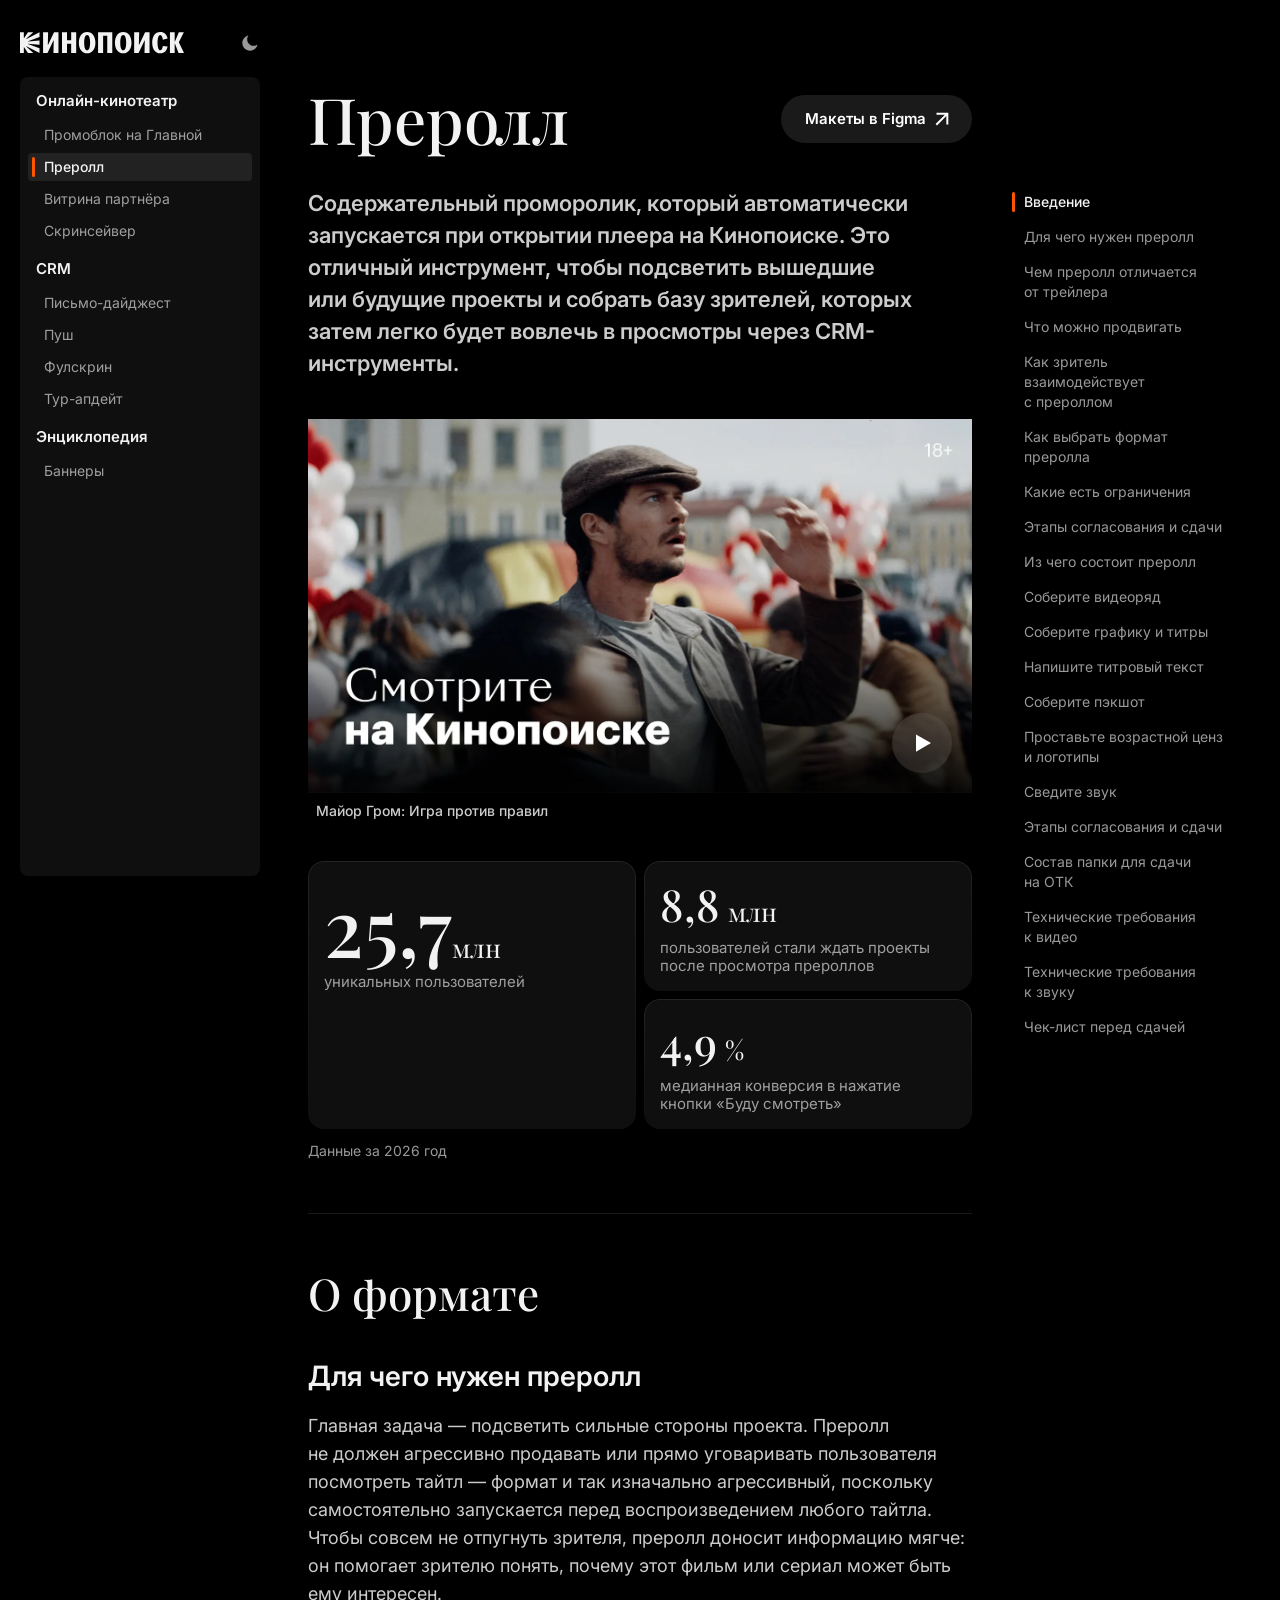
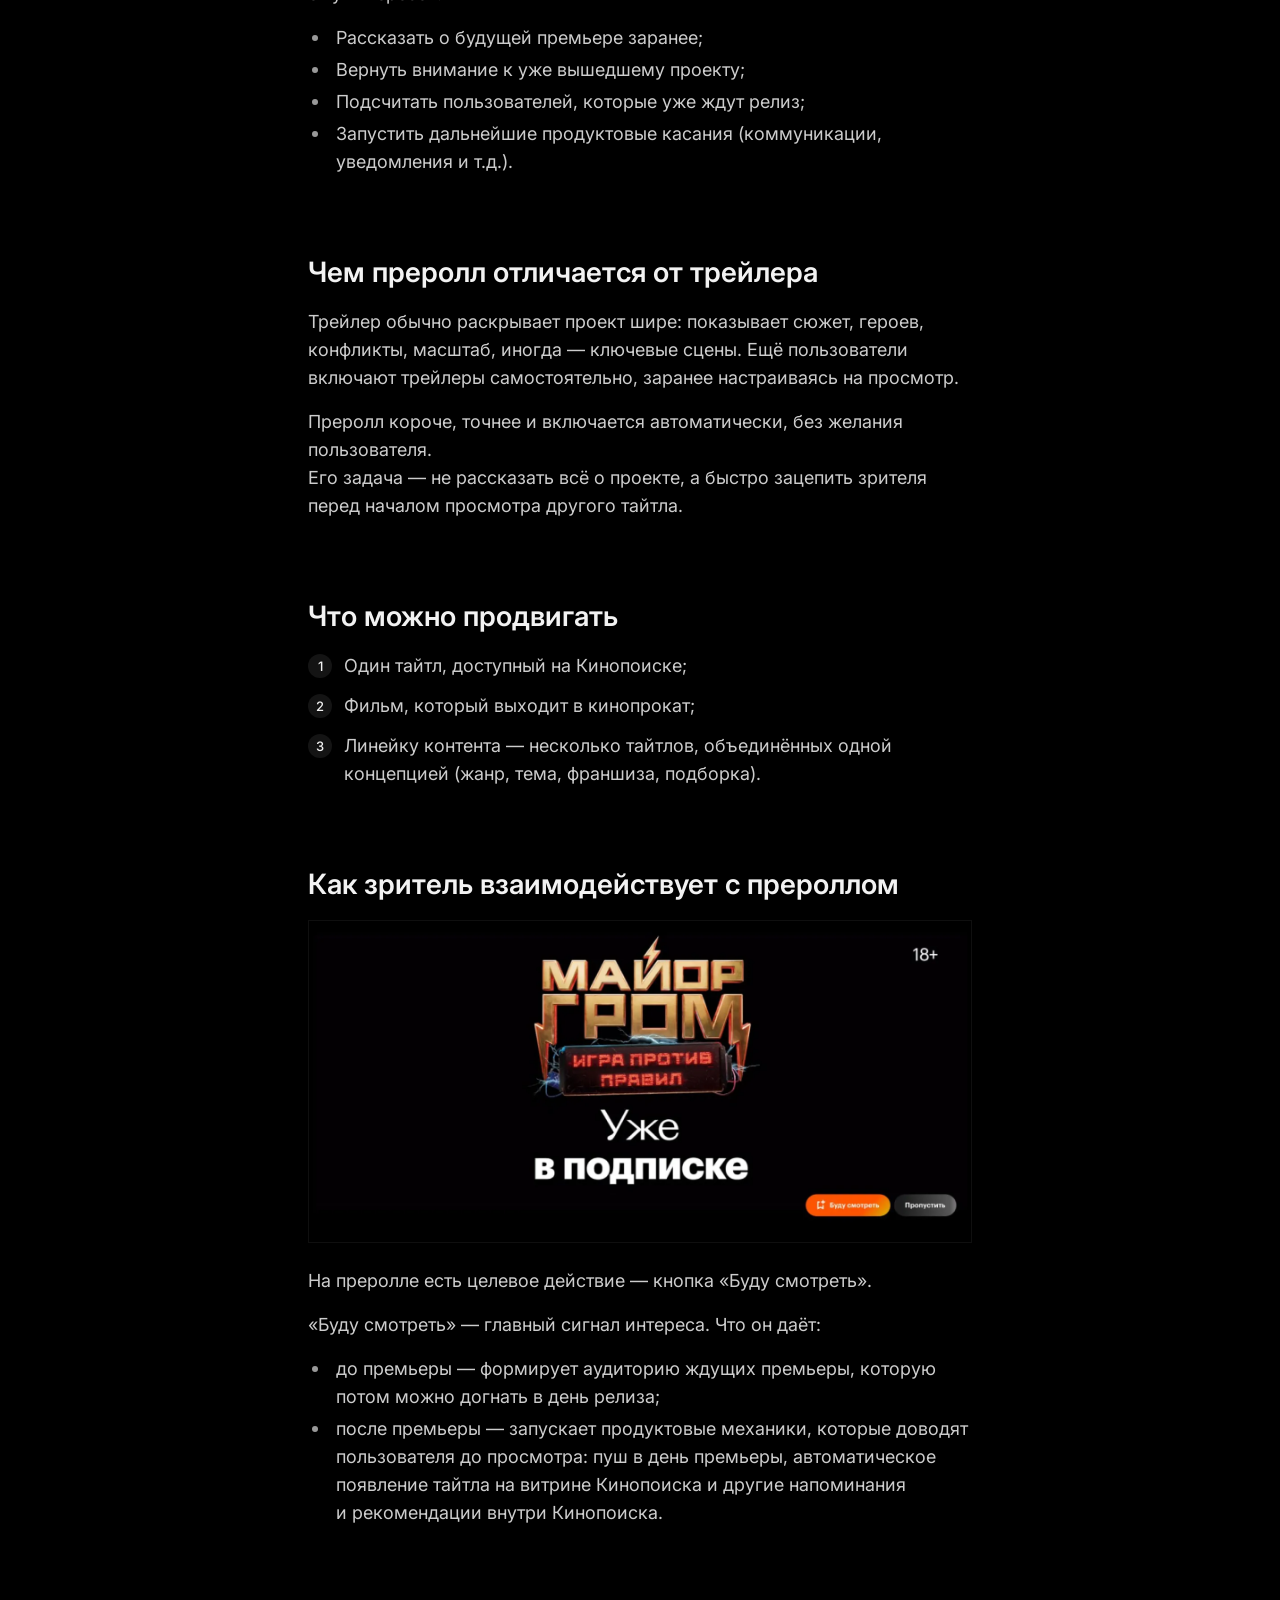
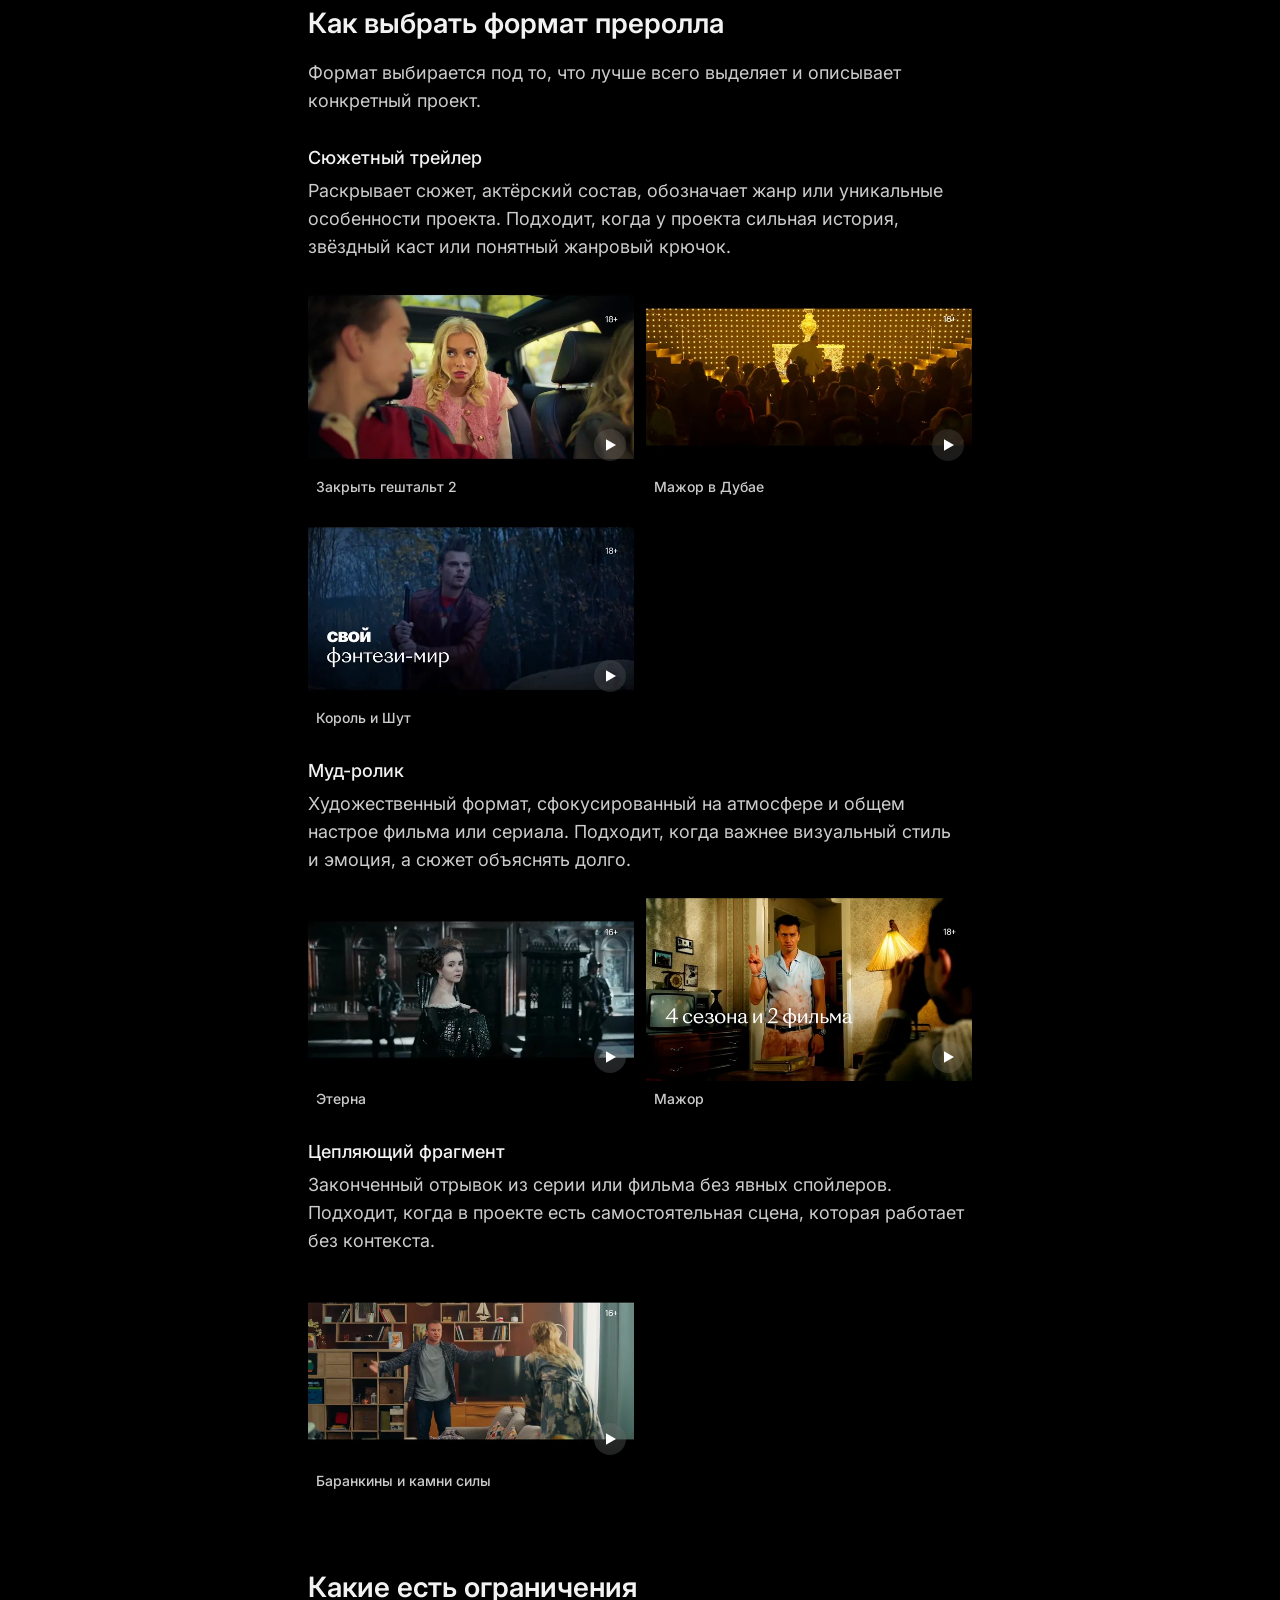
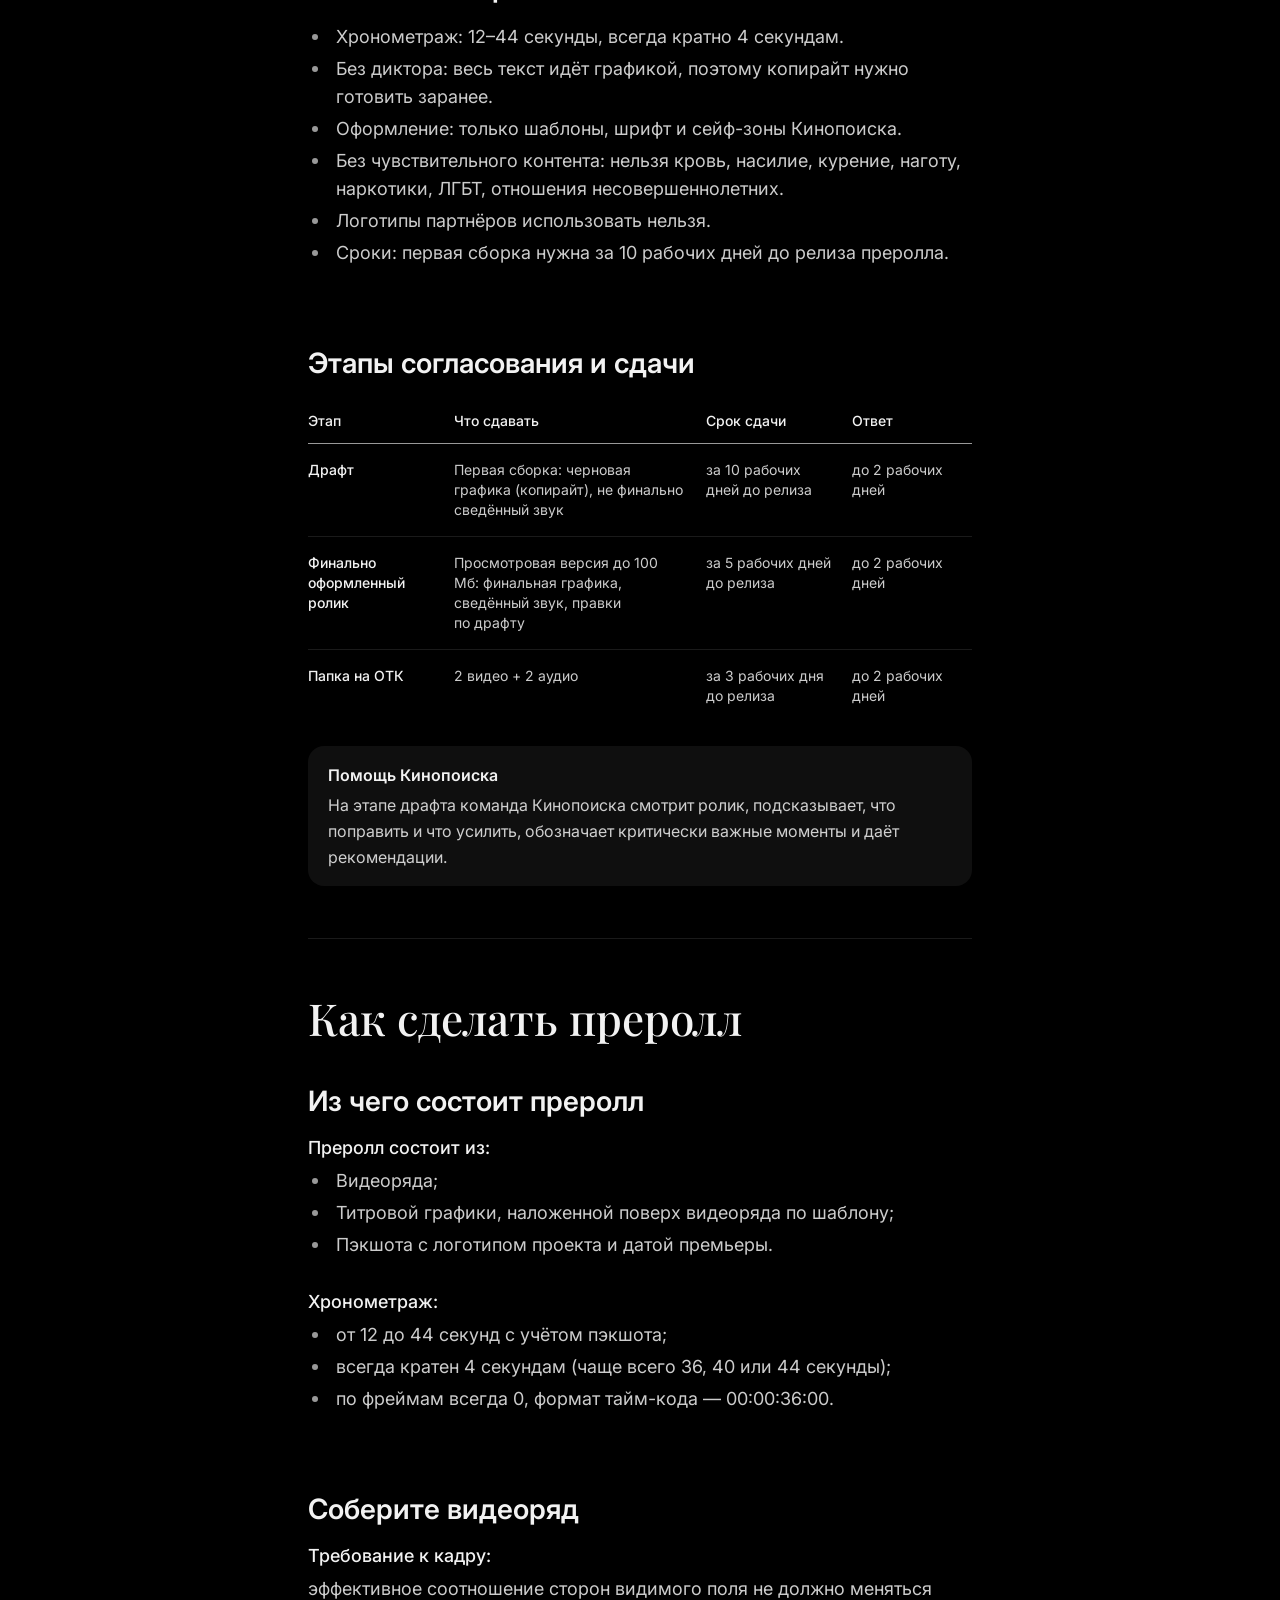
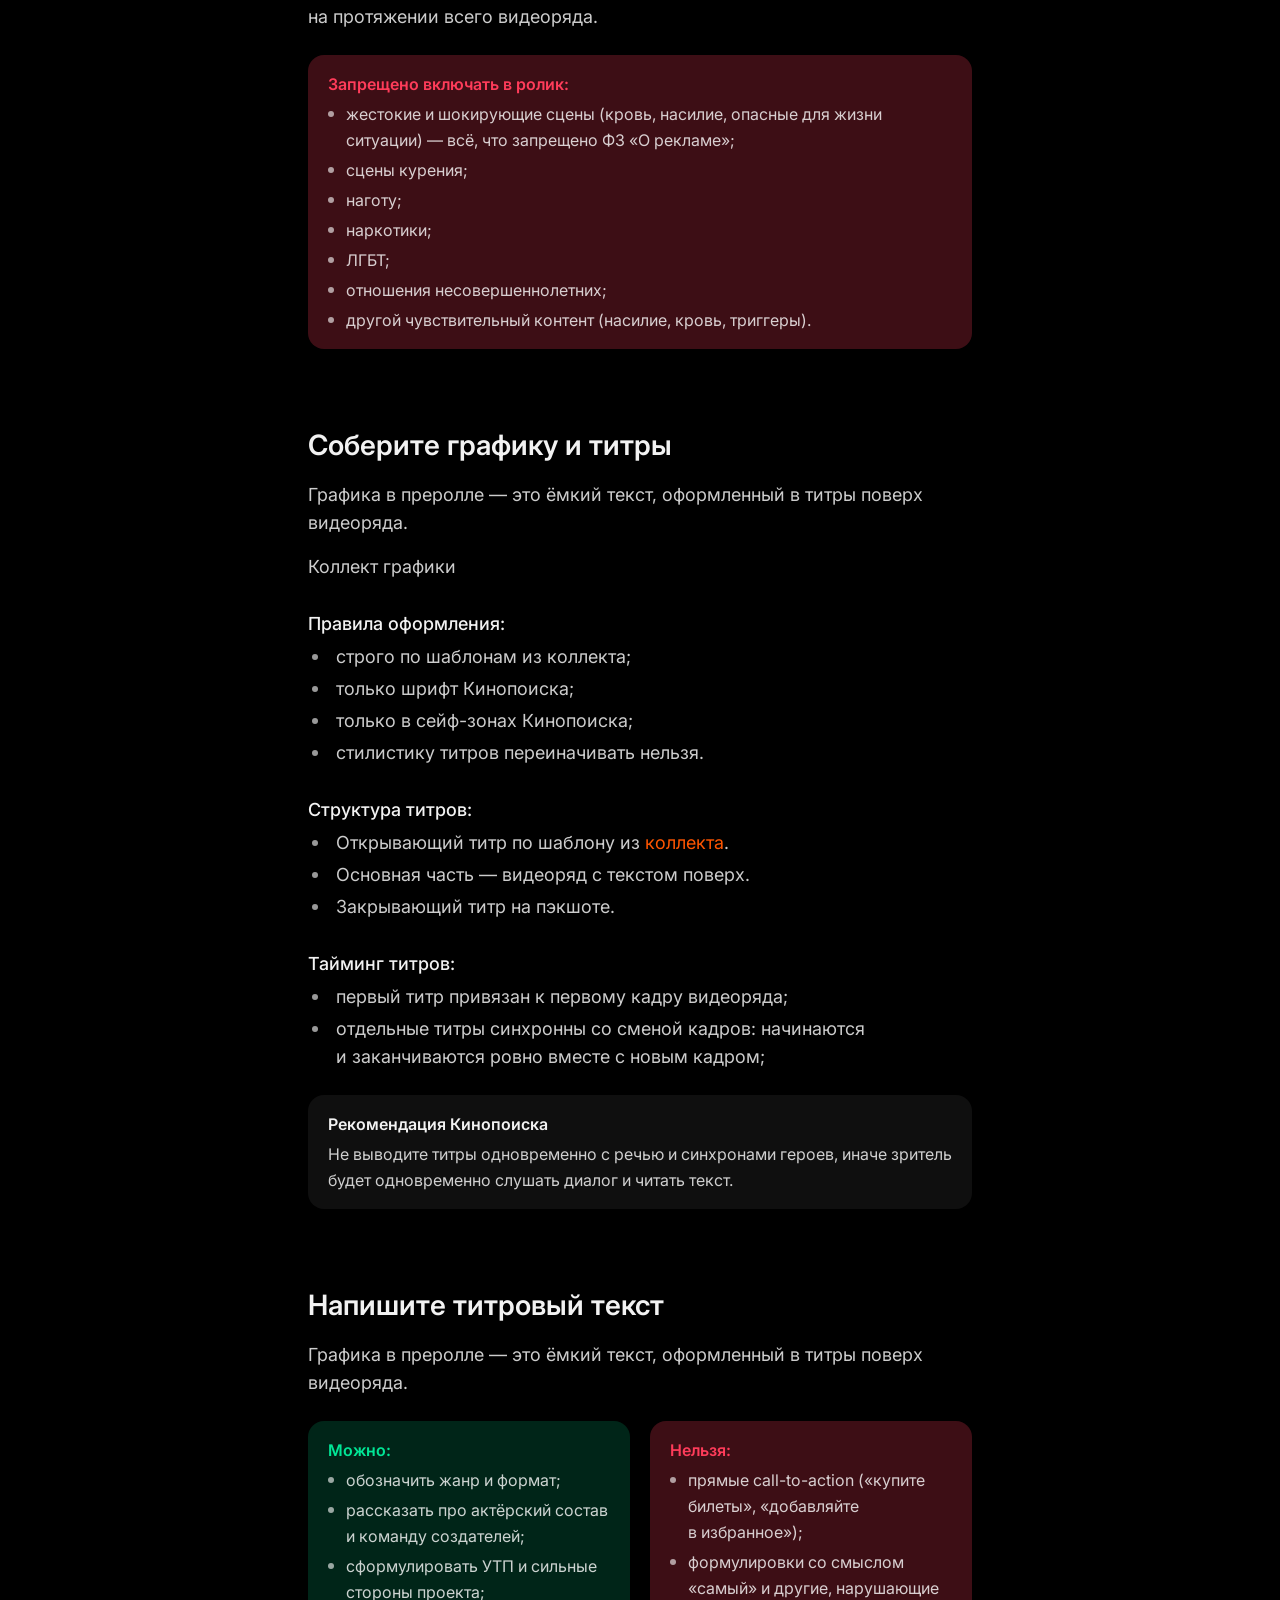
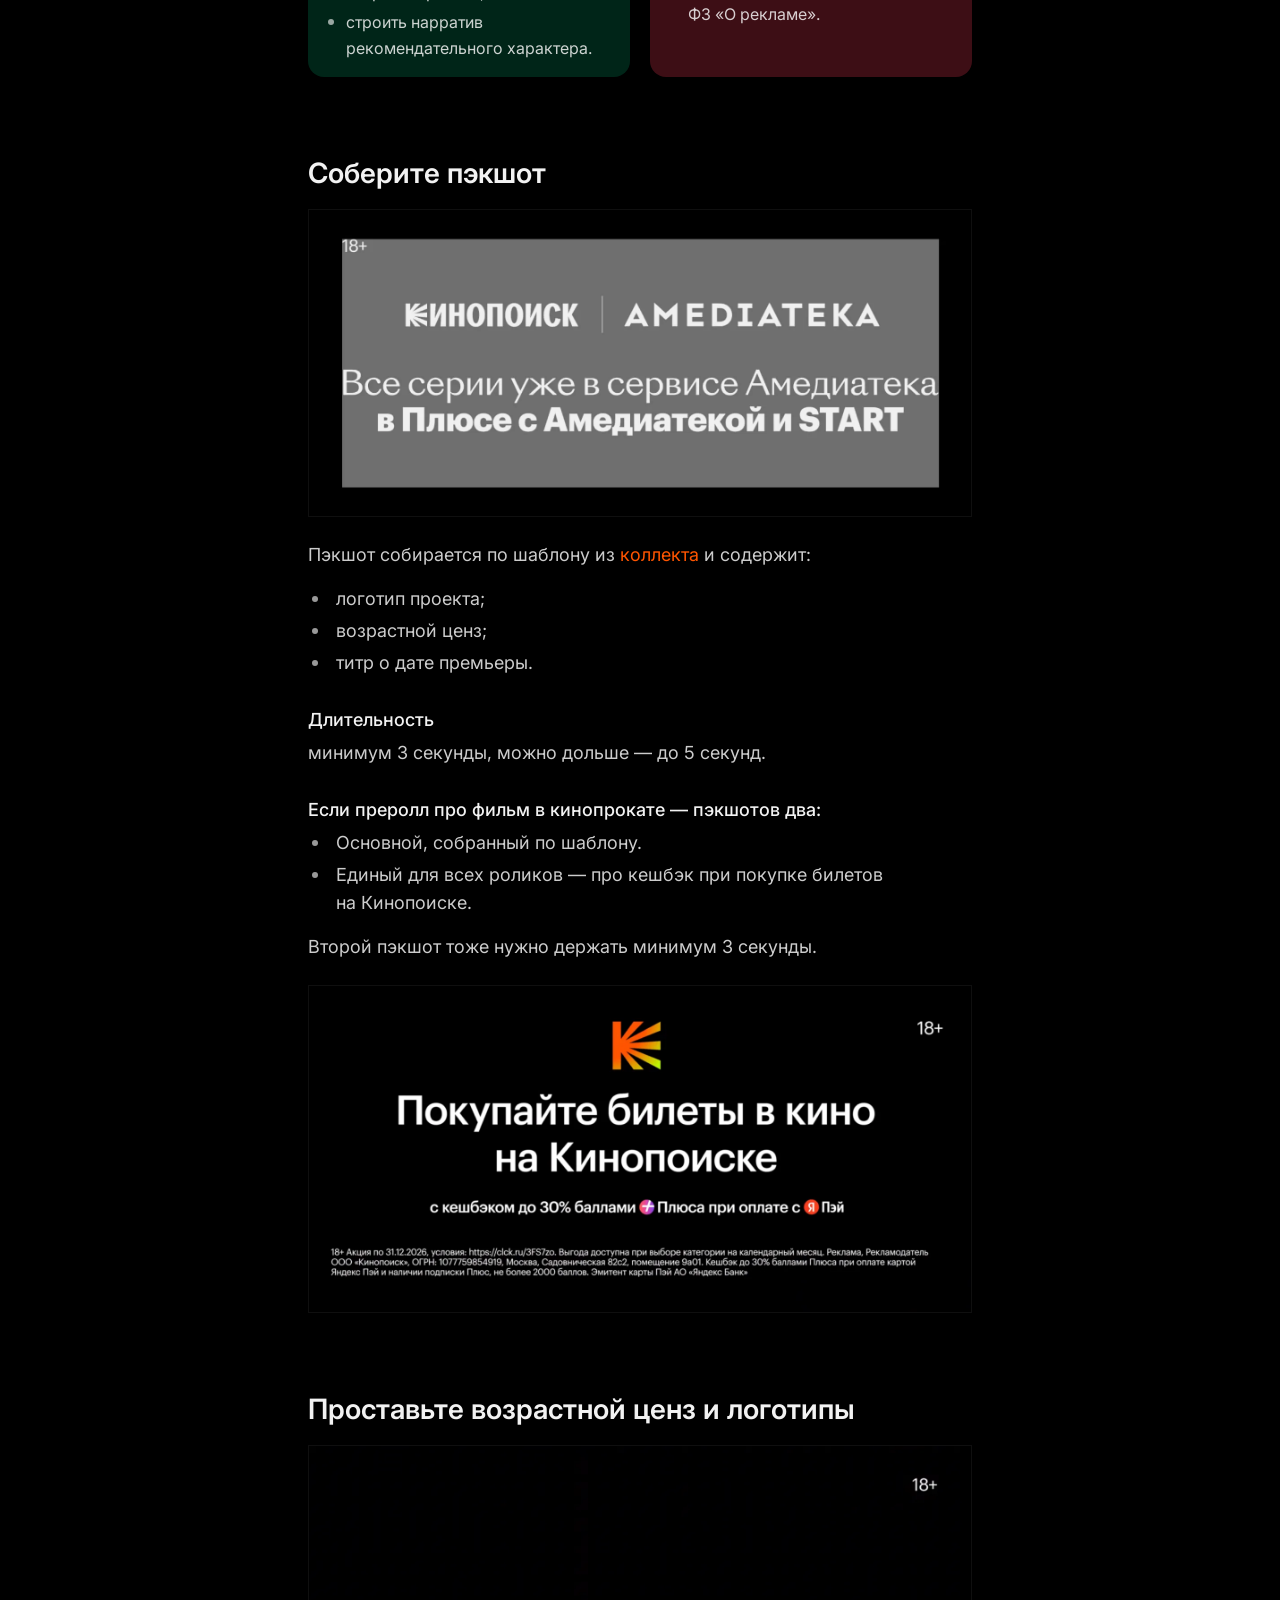
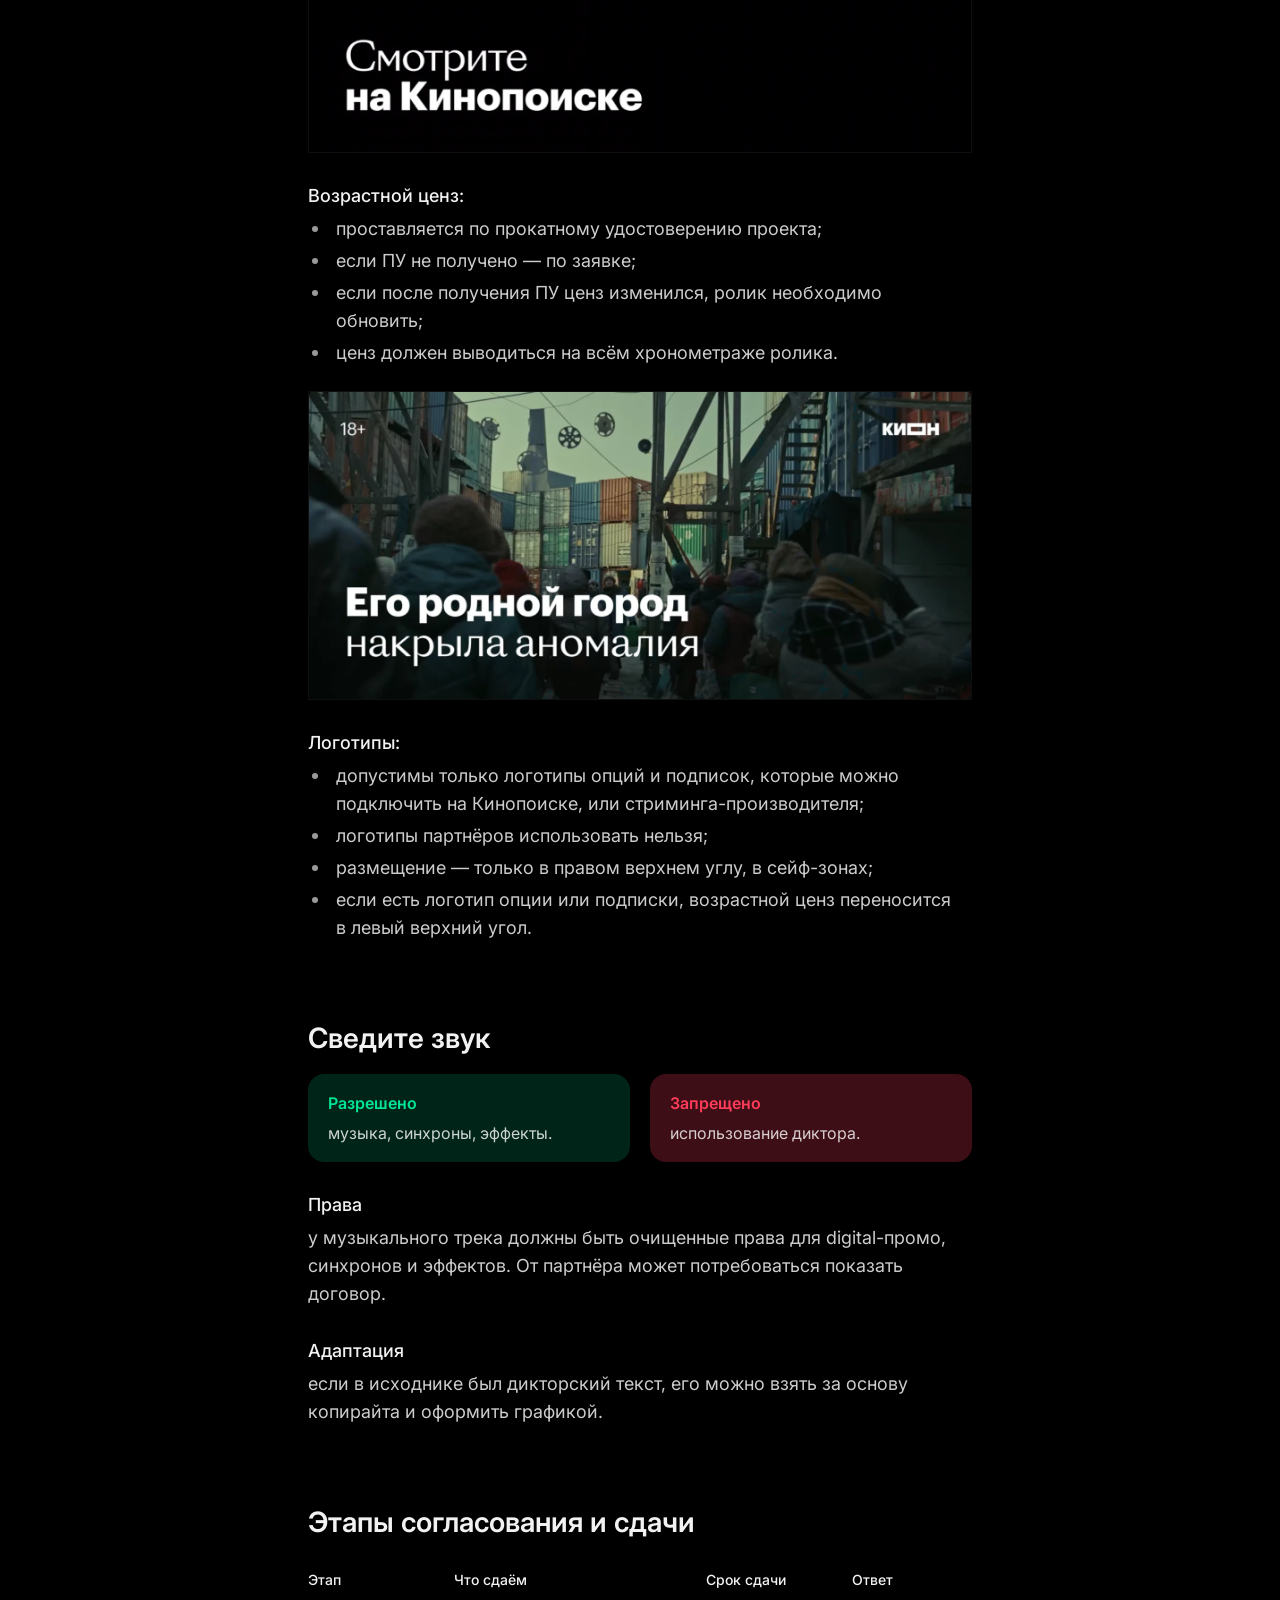
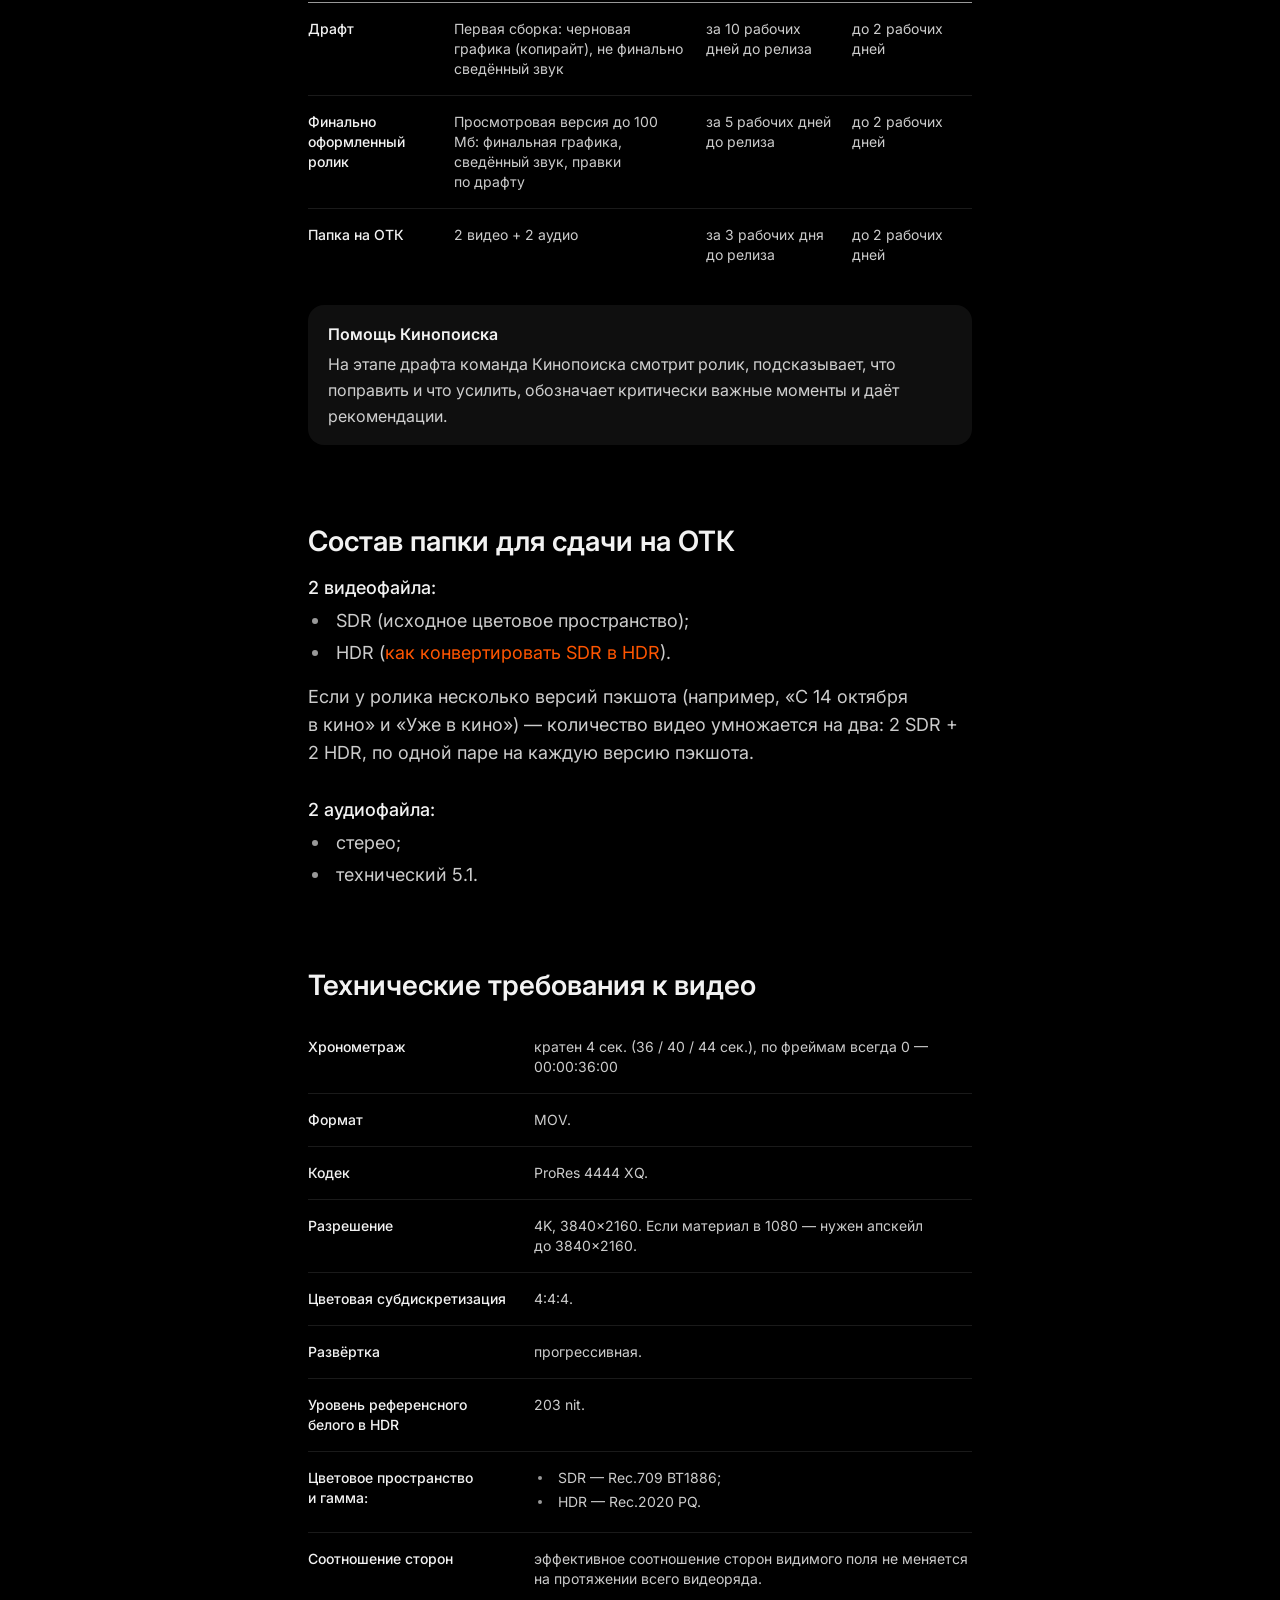
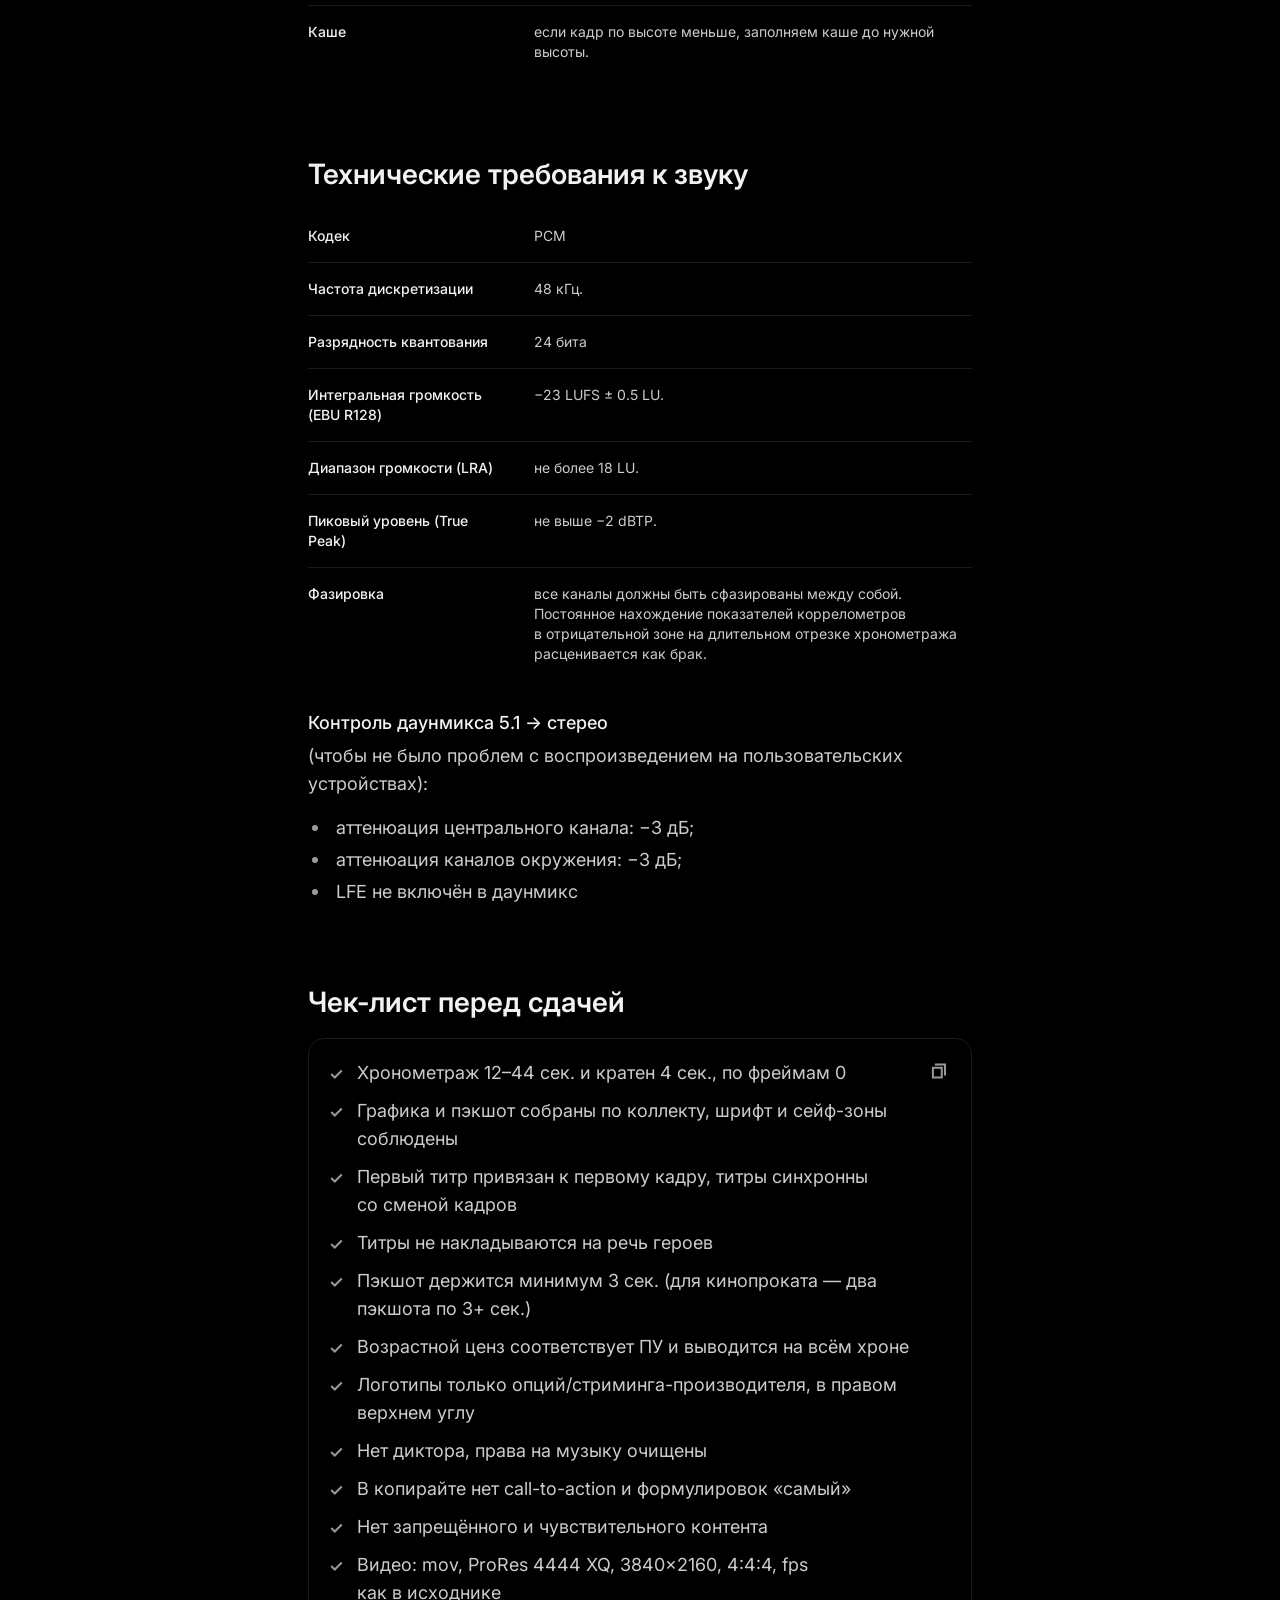
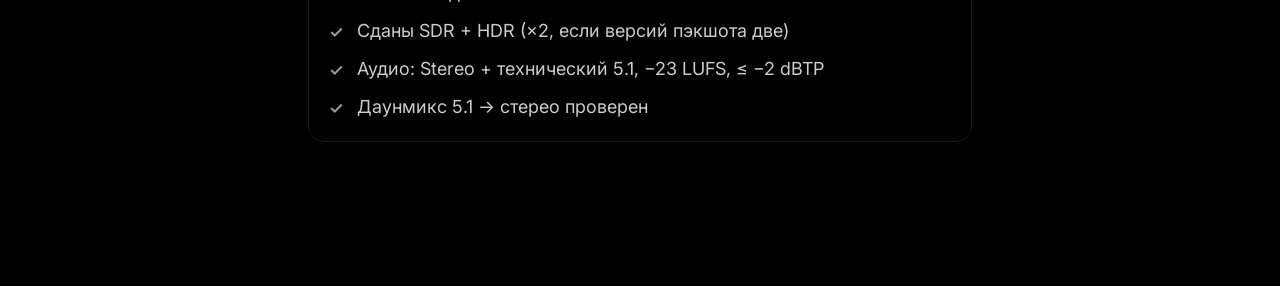
==== commit e6976c05: "Цветные плашки: одна светлота на семью, чистые тона" ====
--- a/index.html
+++ b/index.html
@@ -15,7 +15,7 @@
   <title>Преролл — Лендинг форматов</title>
   <meta name="description" content="Содержательный проморолик, который автоматически запускается при открытии плеера на Кинопоиске. Это отличный инструмент, чтобы подсветить вышедшие или будущие п">
   <meta name="theme-color" content="#000000" media="(prefers-color-scheme: dark)">
-  <meta name="theme-color" content="#ffffff" media="(prefers-color-scheme: light)">
+  <meta name="theme-color" content="#fcfcfb" media="(prefers-color-scheme: light)">
   <meta property="og:title" content="Преролл — гайд по формату">
   <meta property="og:description" content="Содержательный проморолик, который автоматически запускается при открытии плеера на Кинопоиске. Это отличный инструмент, чтобы подсветить вышедшие или будущие п">
   <meta property="og:type" content="article">
@@ -30,7 +30,7 @@
   <link rel="preconnect" href="https://fonts.googleapis.com">
   <link rel="preconnect" href="https://fonts.gstatic.com" crossorigin>
   <link rel="stylesheet" href="https://fonts.googleapis.com/css2?family=Inter:wght@400;500;600&amp;family=Playfair+Display:wght@400;500&amp;display=swap">
-  <link rel="stylesheet" href="assets/css/style.css?v=35dbda0d">
+  <link rel="stylesheet" href="assets/css/style.css?v=35650f7a">
 </head>
 <body>
   <div class="layout">
--- a/assets/css/style.css
+++ b/assets/css/style.css
@@ -53,25 +53,39 @@
   /* кнопка из макета 523:7176 «тёмная»: 10% белого, подпись чистая белая */
   --surface-button: rgba(255, 255, 255, 0.1);
   --text-button: #ffffff;
-  /* заголовки цветных плашек — тон в полную силу, как в макете 512:3642 */
-  --text-allow: #3ea784;
-  --text-deny: #fc6257;
-  --text-warning: #ffce22;
+  /* Заливки цветных плашек. Правило семьи: у трёх плашек одна светлота и
+     разный тон — тогда они читаются набором, а не случайными пятнами.
+     Светлота выравнена по расчёту, до L* = 12 на фоне страницы, поэтому
+     прозрачности разные: красный сам по себе тёмный, ему нужно 24%, чтобы
+     догнать зелёный и золотой на 16%.
+     Тона взяты насыщенными: чем чище источник, тем медленнее падает цветность
+     вслед за светлотой. Прежние приглушённые тона на 10% давали не цвет,
+     а грязь — красный уходил в коричневый, золотой в оливковый. */
+  --surface-allow: rgba(0, 230, 150, 0.16);
+  --surface-deny: rgba(255, 60, 90, 0.24);
+  --surface-warning: rgba(255, 190, 0, 0.16);
+  /* заголовок — тон своей заливки в полную силу; контраст на ней от 4,7 */
+  --text-allow: #00e696;
+  --text-deny: #ff3c5a;
+  --text-warning: #ffbe00;
 }
 
 [data-theme="light"] {
   color-scheme: light;
 
-  --surface: #ffffff;
+  /* не чистый белый: тёплая примесь снимает с длинного текста резкость,
+     которую даёт #fff, и страница перестаёт слепить. Цвет держат оба
+     непрозрачных двойника ниже — при его правке пересчитать и их */
+  --surface: #fcfcfb;
   --surface-card: rgba(0, 0, 0, 0.04);
-  --surface-card-solid: #f5f5f5; /* тот же цвет непрозрачным — см. тёмную тему */
+  --surface-card-solid: #f2f2f1; /* тот же цвет непрозрачным — см. тёмную тему */
   /* 0.07, а не зеркальные тёмной теме 0.08: на белом чёрная альфа набирает
      вес быстрее. И не 0.06, как было: с 0.06 подсветка совпадала с заливкой
      кнопки (5% чёрного из макета) — две заливки на фоне страницы в двух
      единицах друг от друга. Кнопку двигать нельзя, её значение из макета. */
   --surface-card-hover: rgba(0, 0, 0, 0.07);
   --border: rgba(0, 0, 0, 0.16);
-  --border-soft: #e5e5e5; /* те же 10% чёрного на белом фоне */
+  --border-soft: #e2e2e1; /* те же 10% чёрного на фоне страницы */
   /* зеркалим: 60% белого в светлой теме просто исчезло бы */
   --border-table-head: rgba(0, 0, 0, 0.6);
   --border-media: rgba(0, 0, 0, 0.06);
@@ -93,32 +107,33 @@
      на кнопке так в макете. */
   --surface-button: rgba(0, 0, 0, 0.05);
   --text-button: #000000;
-  /* Макетные тона рассчитаны на тёмный фон: на белом они дают 3:1, а охра
-     и вовсе 1,5:1 — для заголовка мало. Берём те же тона, затемнёнными до
-     4,5:1, но не одной светлотой: от неё цвет теряет характер. У красного
-     приглушила насыщенность, иначе он превращался в резкий алый вместо
-     макетного коралла. Охру довернула на семь градусов в тёплую сторону:
-     затемнённая как есть, она уходила в оливковый и переставала читаться
-     как предупреждение. */
-  --text-allow: #308267;
-  --text-deny: #d14238;
-  --text-warning: #a36700;
+  /* Заливки плашек здесь свои, а не общие с тёмной темой. Правило семьи то же
+     — одна светлота на все три, — но выполнить его одной прозрачностью нельзя:
+     на чёрном альфа светлоту добавляет, на белом отнимает, и красному нужно
+     24% там и 8% здесь. Тон при этом тот же самый, а смысл несёт он, а не
+     прозрачность. Выравнено до L* = 95 на фоне страницы. */
+  --surface-allow: rgba(0, 230, 150, 0.16);
+  --surface-deny: rgba(255, 60, 90, 0.08);
+  --surface-warning: rgba(255, 190, 0, 0.19);
+  /* Те же тона, затемнённые ровно настолько, чтобы дать 4,5 на своей плашке:
+     в полную силу они дают на светлом 1,5–3 и для заголовка не годятся.
+     Дальше нужного не затемняем — от лишней светлоты тон теряет характер. */
+  --text-allow: #007b50;
+  --text-deny: #da0022;
+  --text-warning: #8a6700;
 }
 
 :root {
   --accent: #ff5500;
 
-  /* Цветные плашки из макета 512:3642: у каждой один тон — заголовок им же
-     в полную силу, заливка им же на 10%. Тона сняты с макета попиксельно.
+  /* Заливки и заголовки цветных плашек живут в блоках тем: одной парой
+     значений семью на двух фонах не удержать, разбор — там же.
+     Тона родом из макета 512:3642, но взяты чище и плотнее: макетные
+     на 10% годились для #0d0d0d, а на чистом чёрном обернулись грязью.
      Нейтральная заметка в эту семью не входит: она остаётся на 6% белого
      вместе с меню и карточками, её тон общий с ними.
-     «Важно» залито охрой, а не брендовым #FF5500: оранжевым на странице
-     отмечен текущий раздел в обоих меню, и плашка спорила с этой меткой.
-     Заливка одна на обе темы — цвет здесь несёт смысл, а не подстраивается
-     под фон. А вот заголовки в светлой теме свои, они живут в блоках тем. */
-  --surface-allow: rgba(62, 167, 132, 0.1);
-  --surface-deny: rgba(252, 98, 87, 0.1);
-  --surface-warning: rgba(255, 206, 34, 0.1);
+     «Важно» жёлтое, а не брендовое #FF5500: оранжевым на странице отмечен
+     текущий раздел в обоих меню, и плашка спорила с этой меткой. */
 
   /* лицензионные шрифты макета идут первыми — у кого они стоят, увидит макет
      один в один; остальным подставляются близкие открытые аналоги */
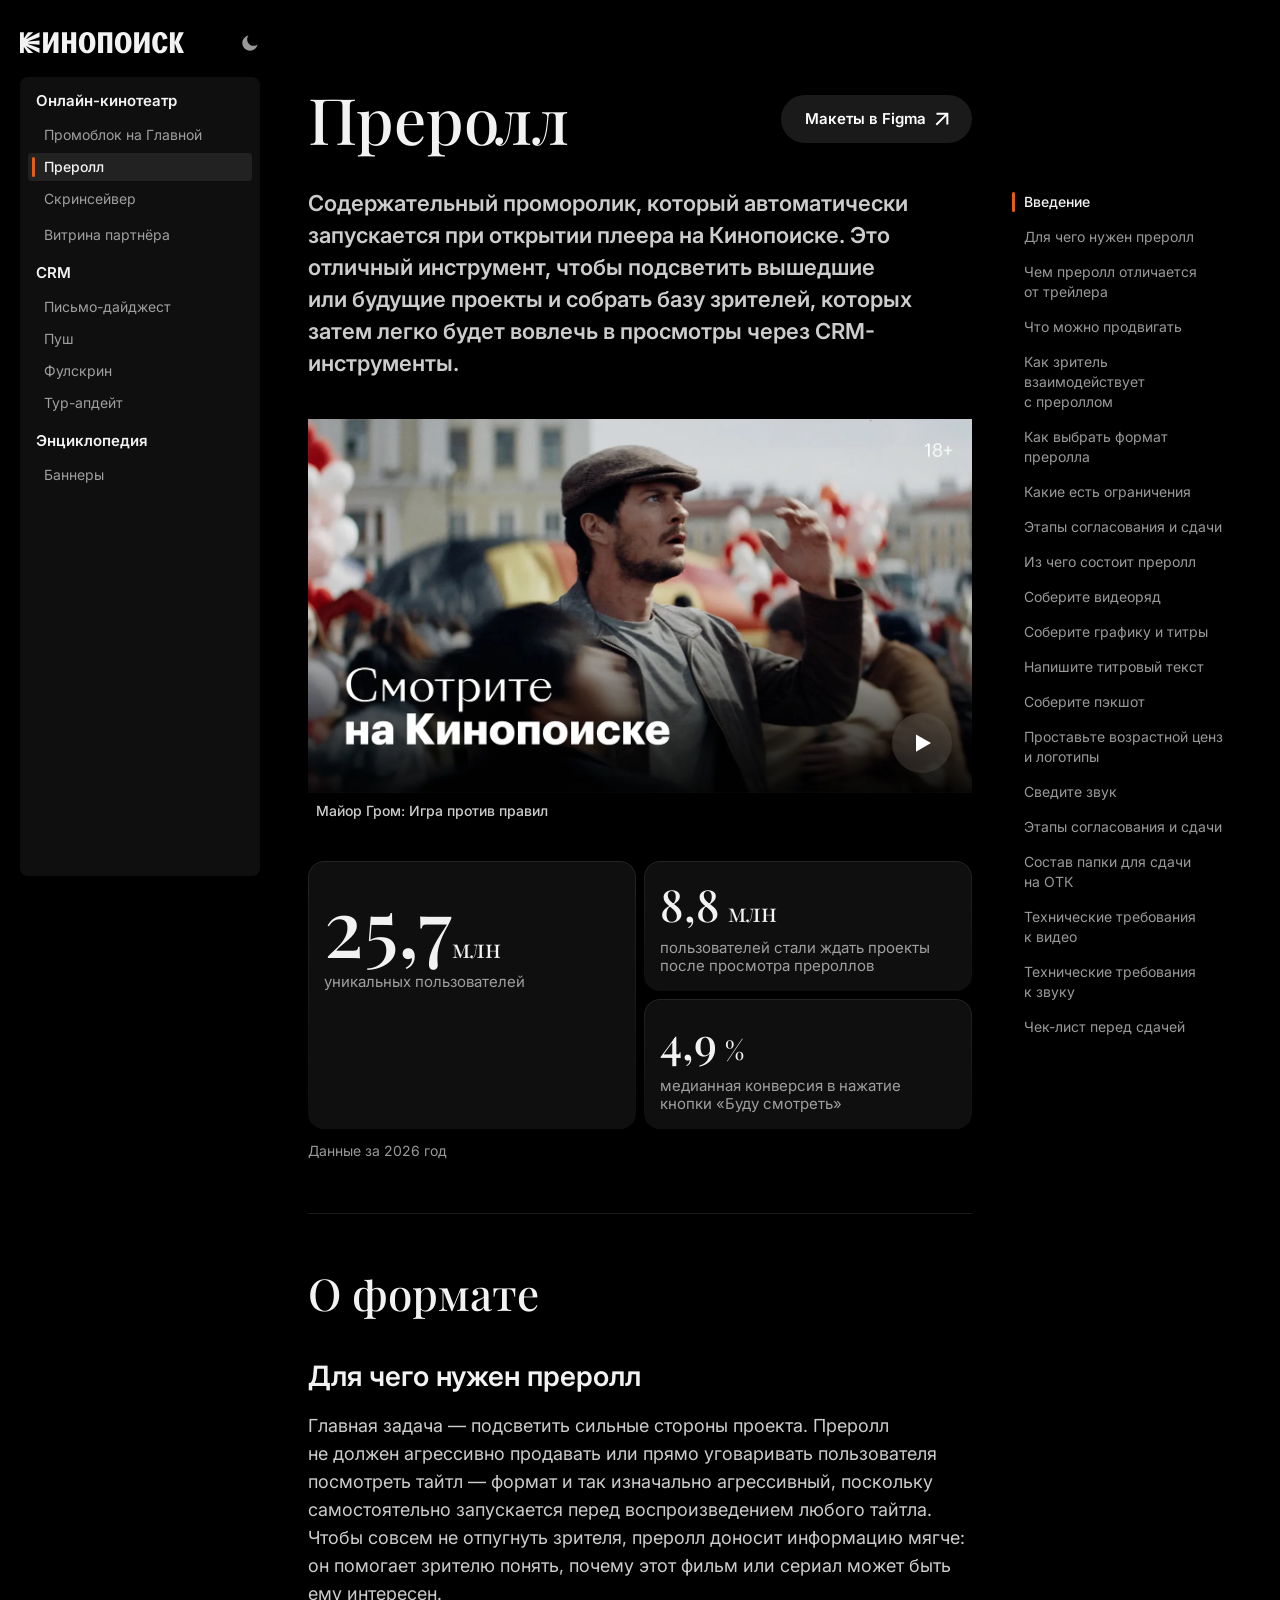
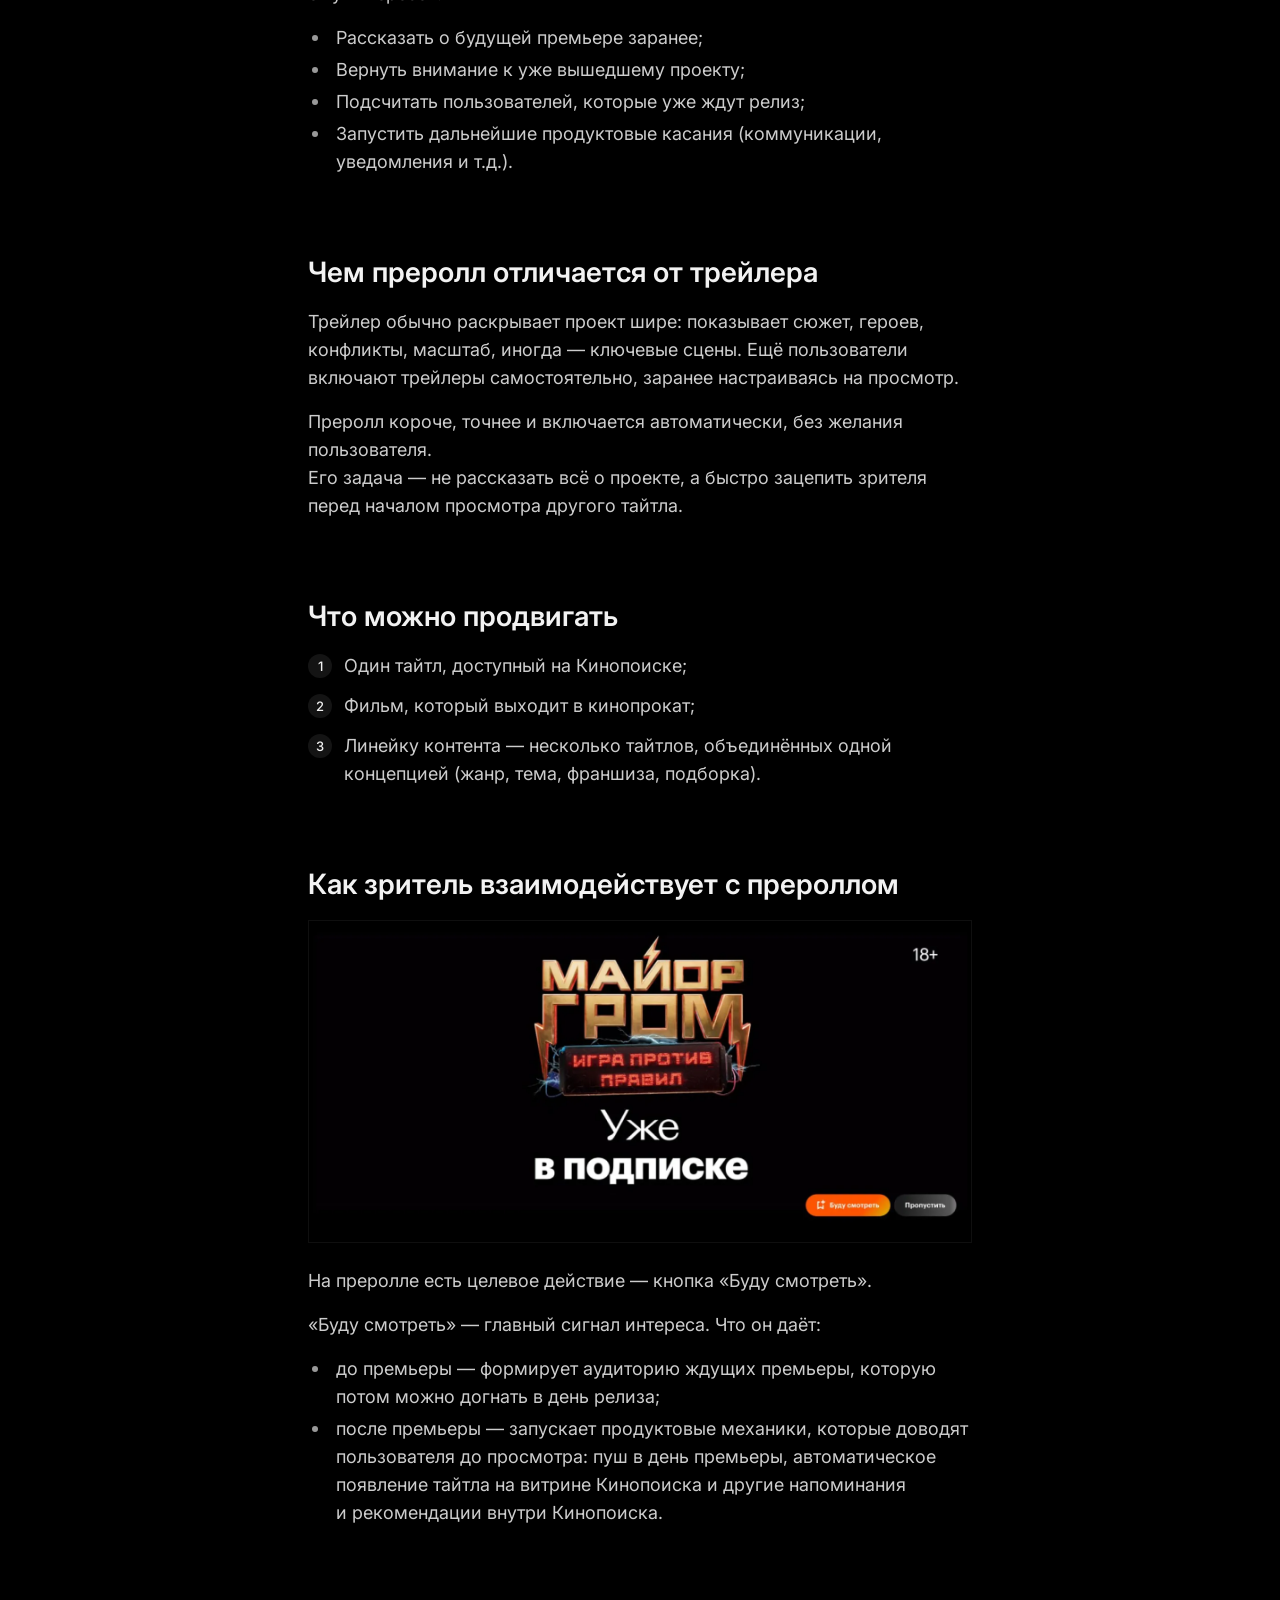
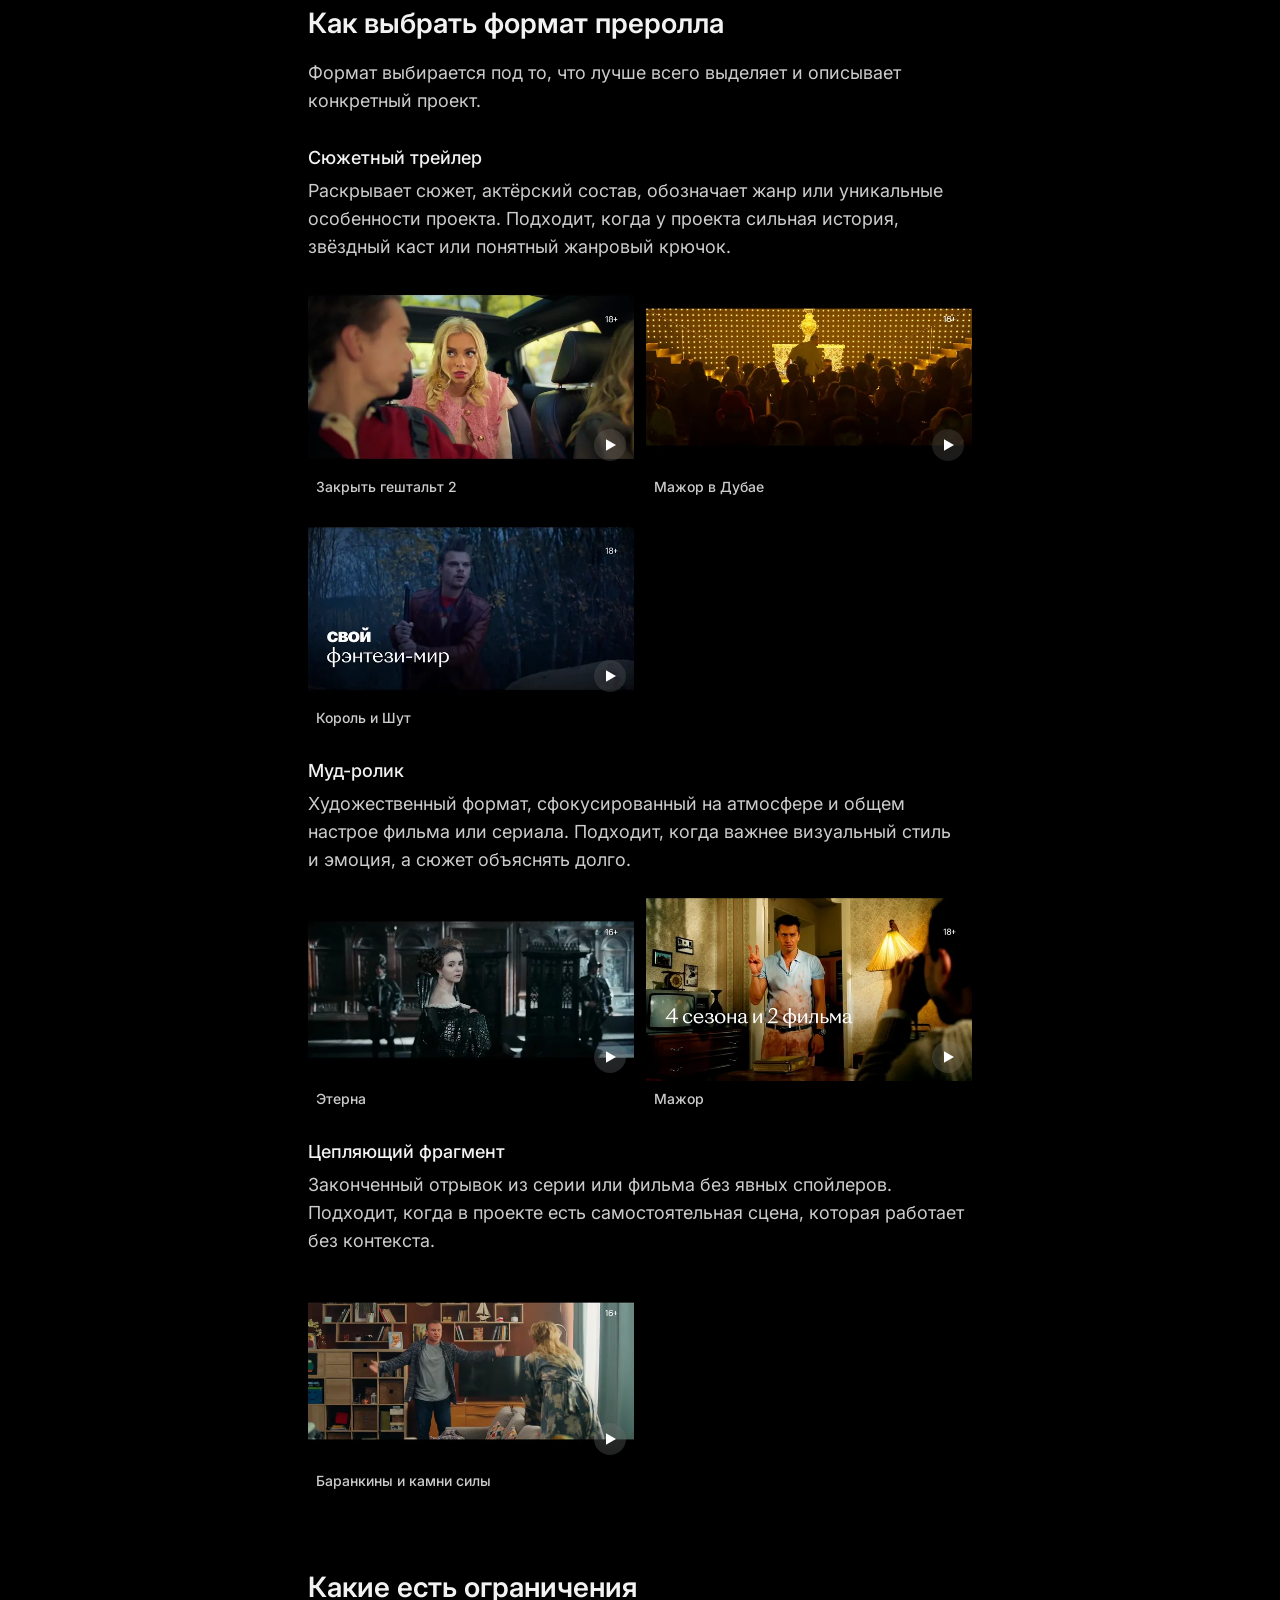
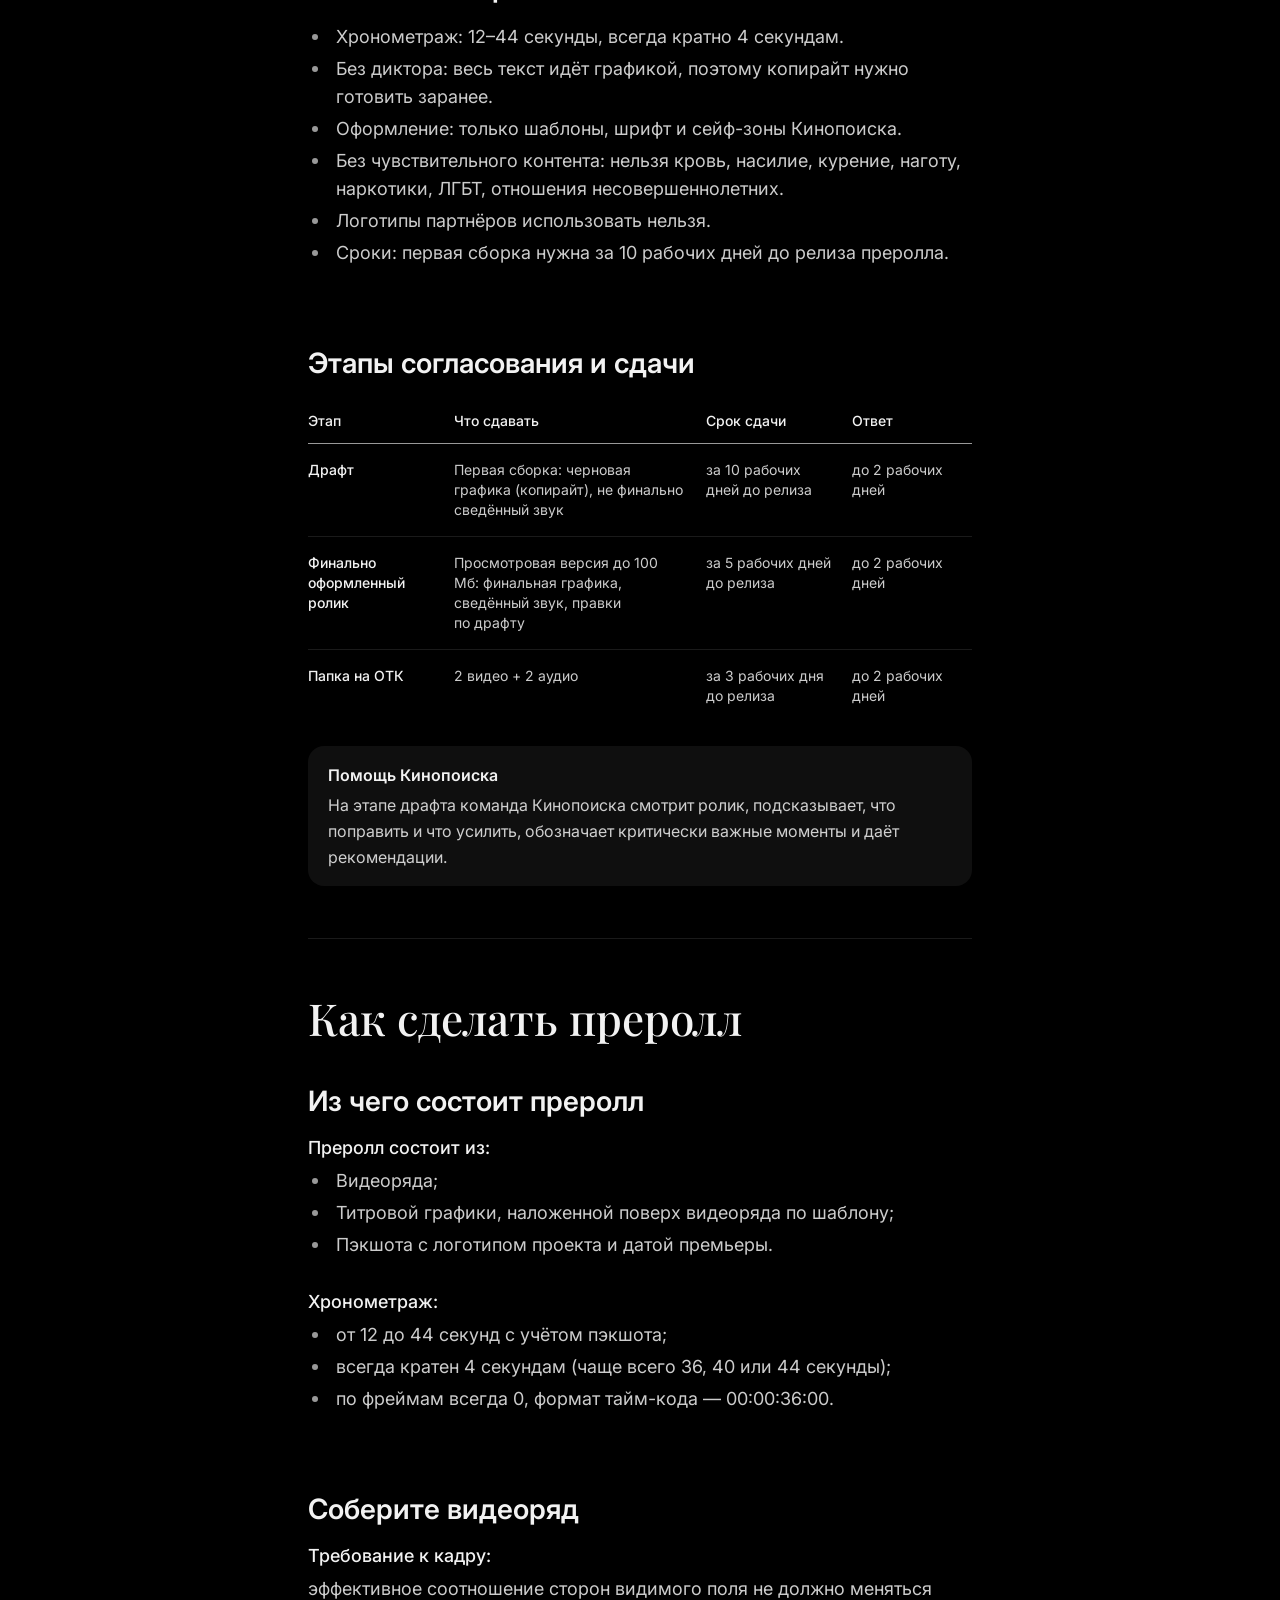
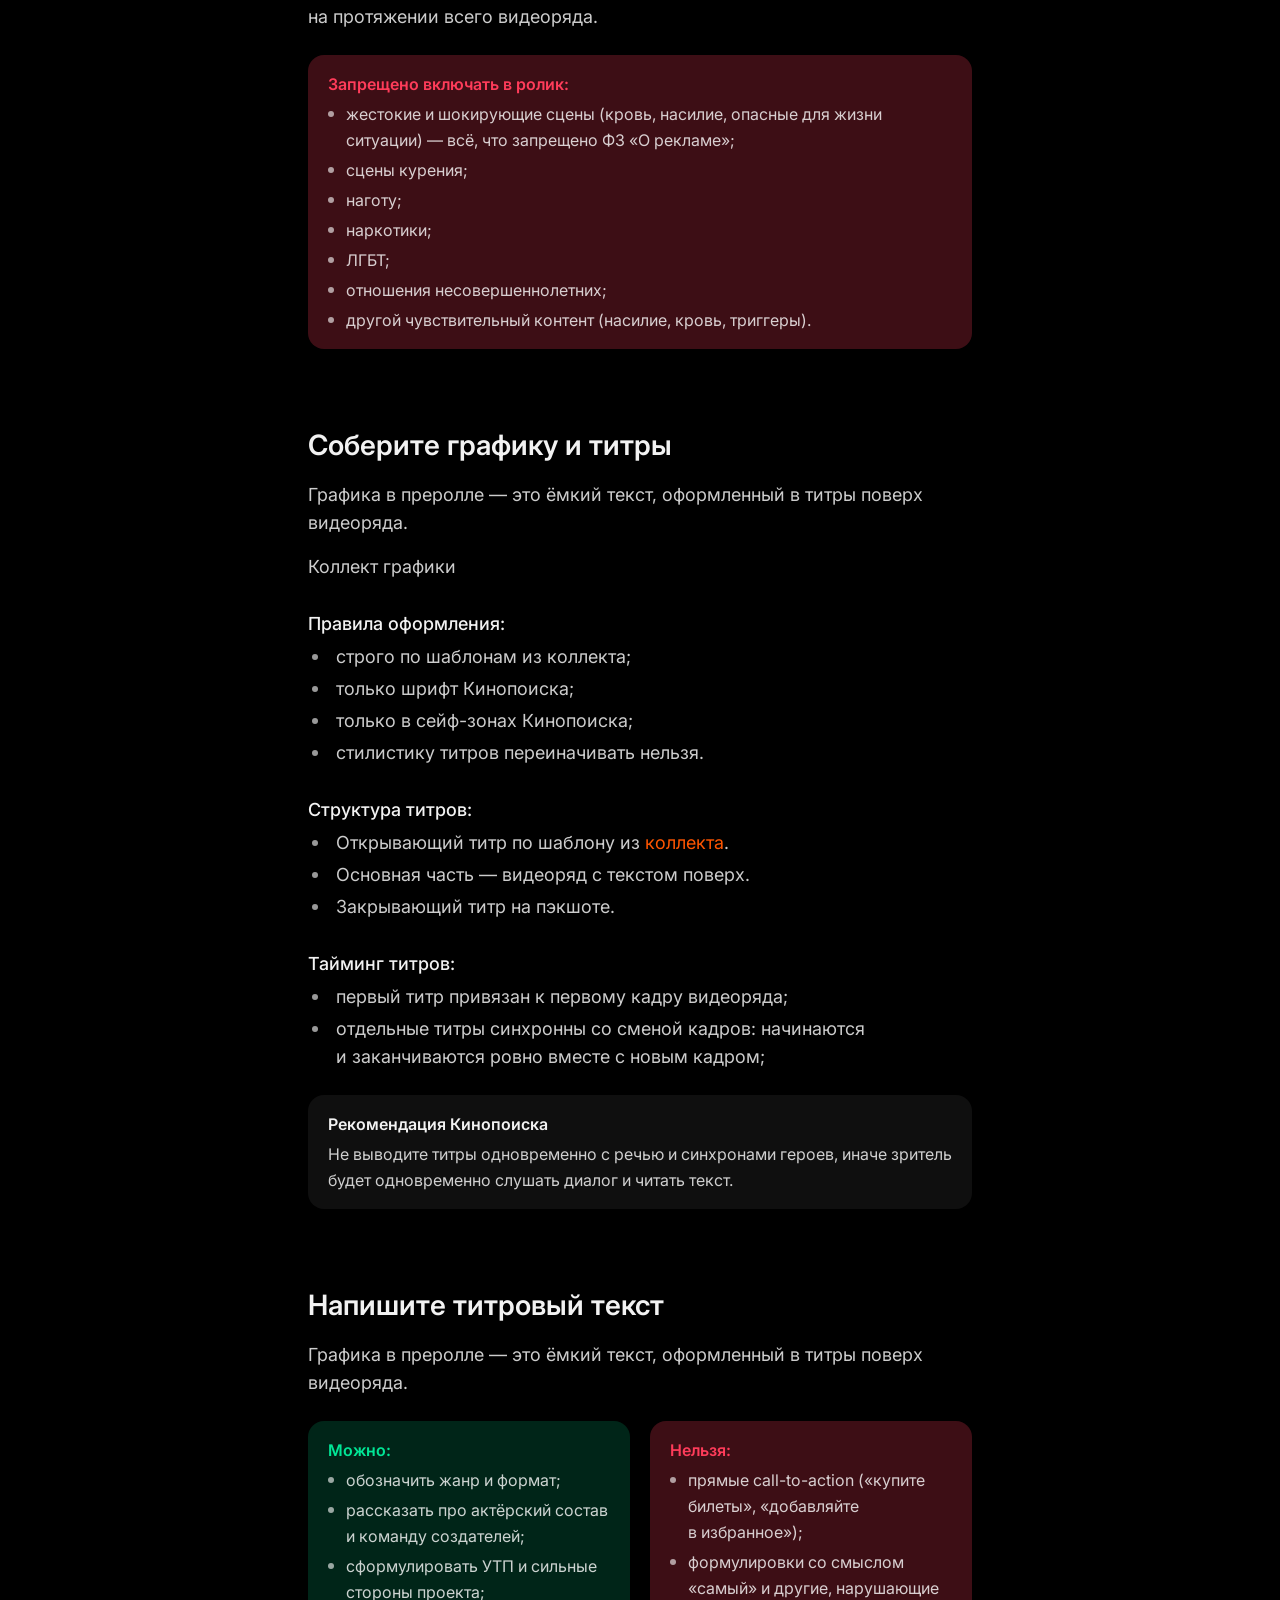
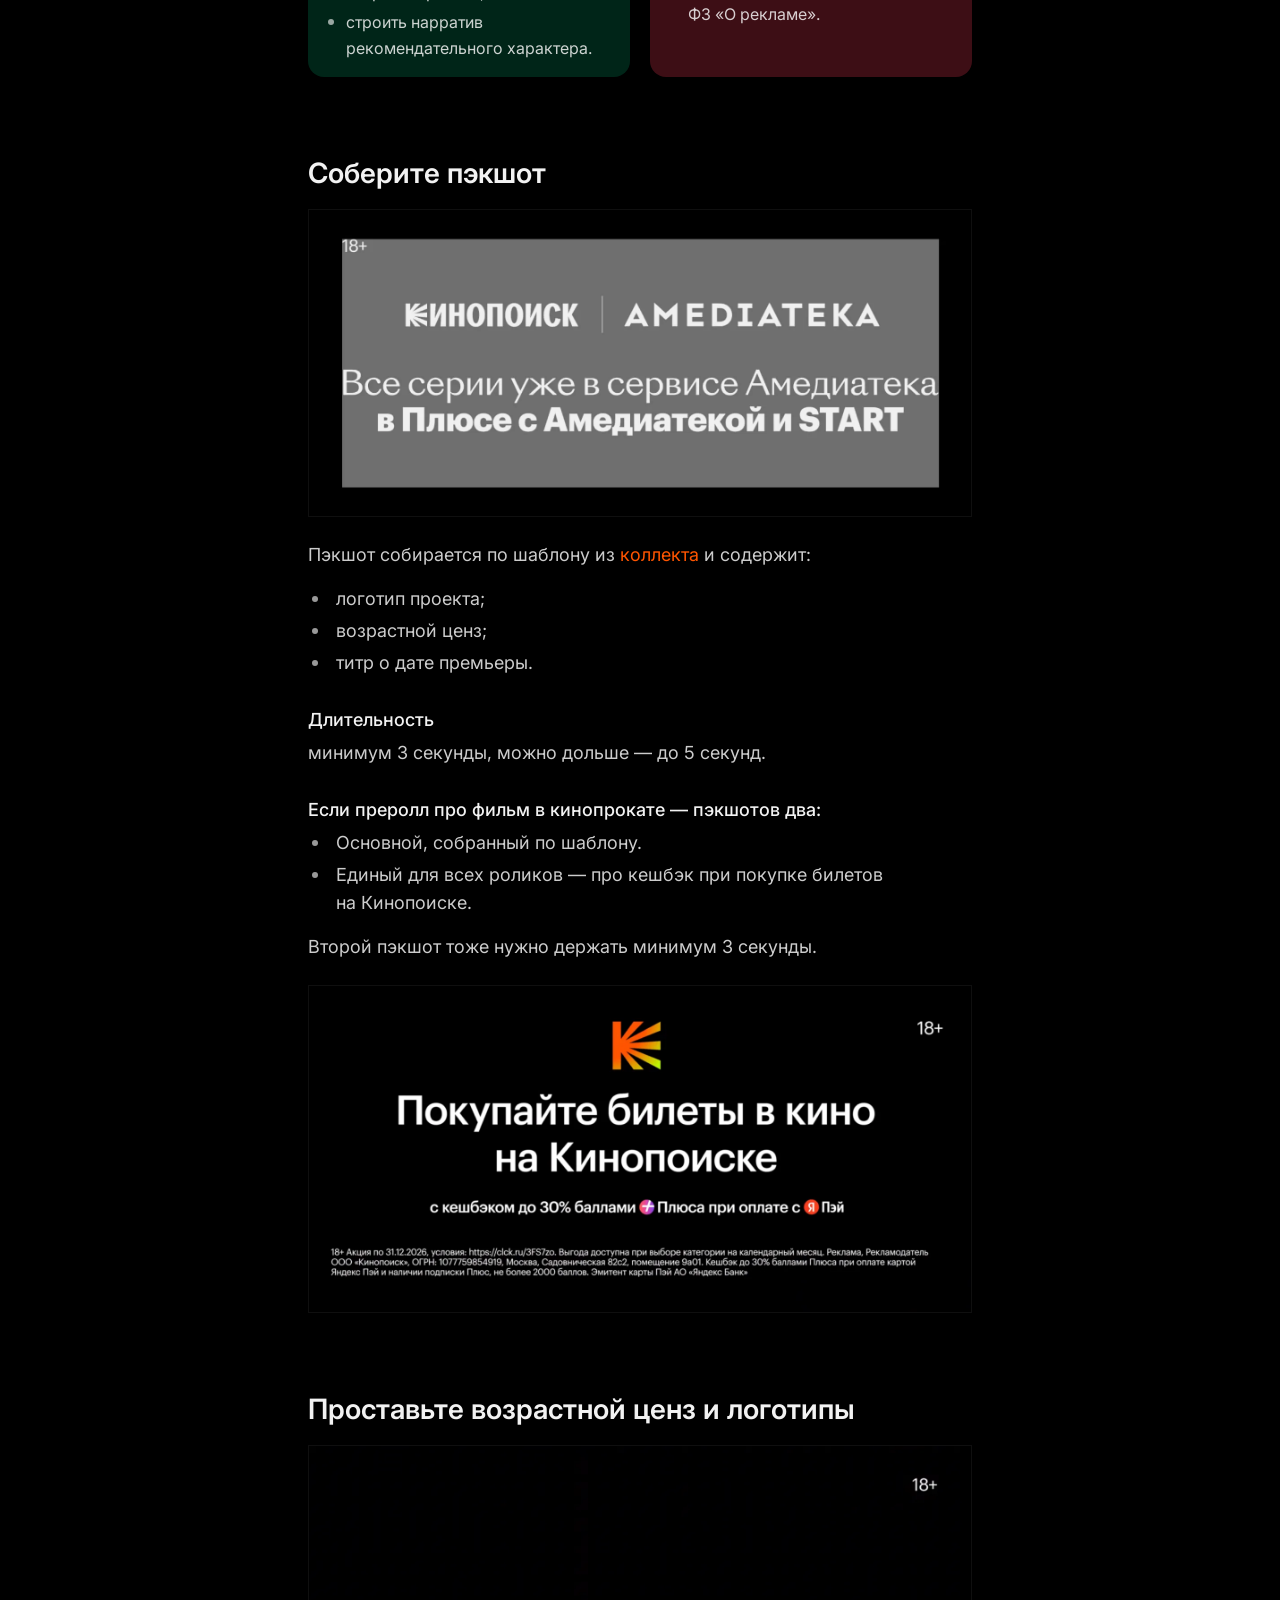
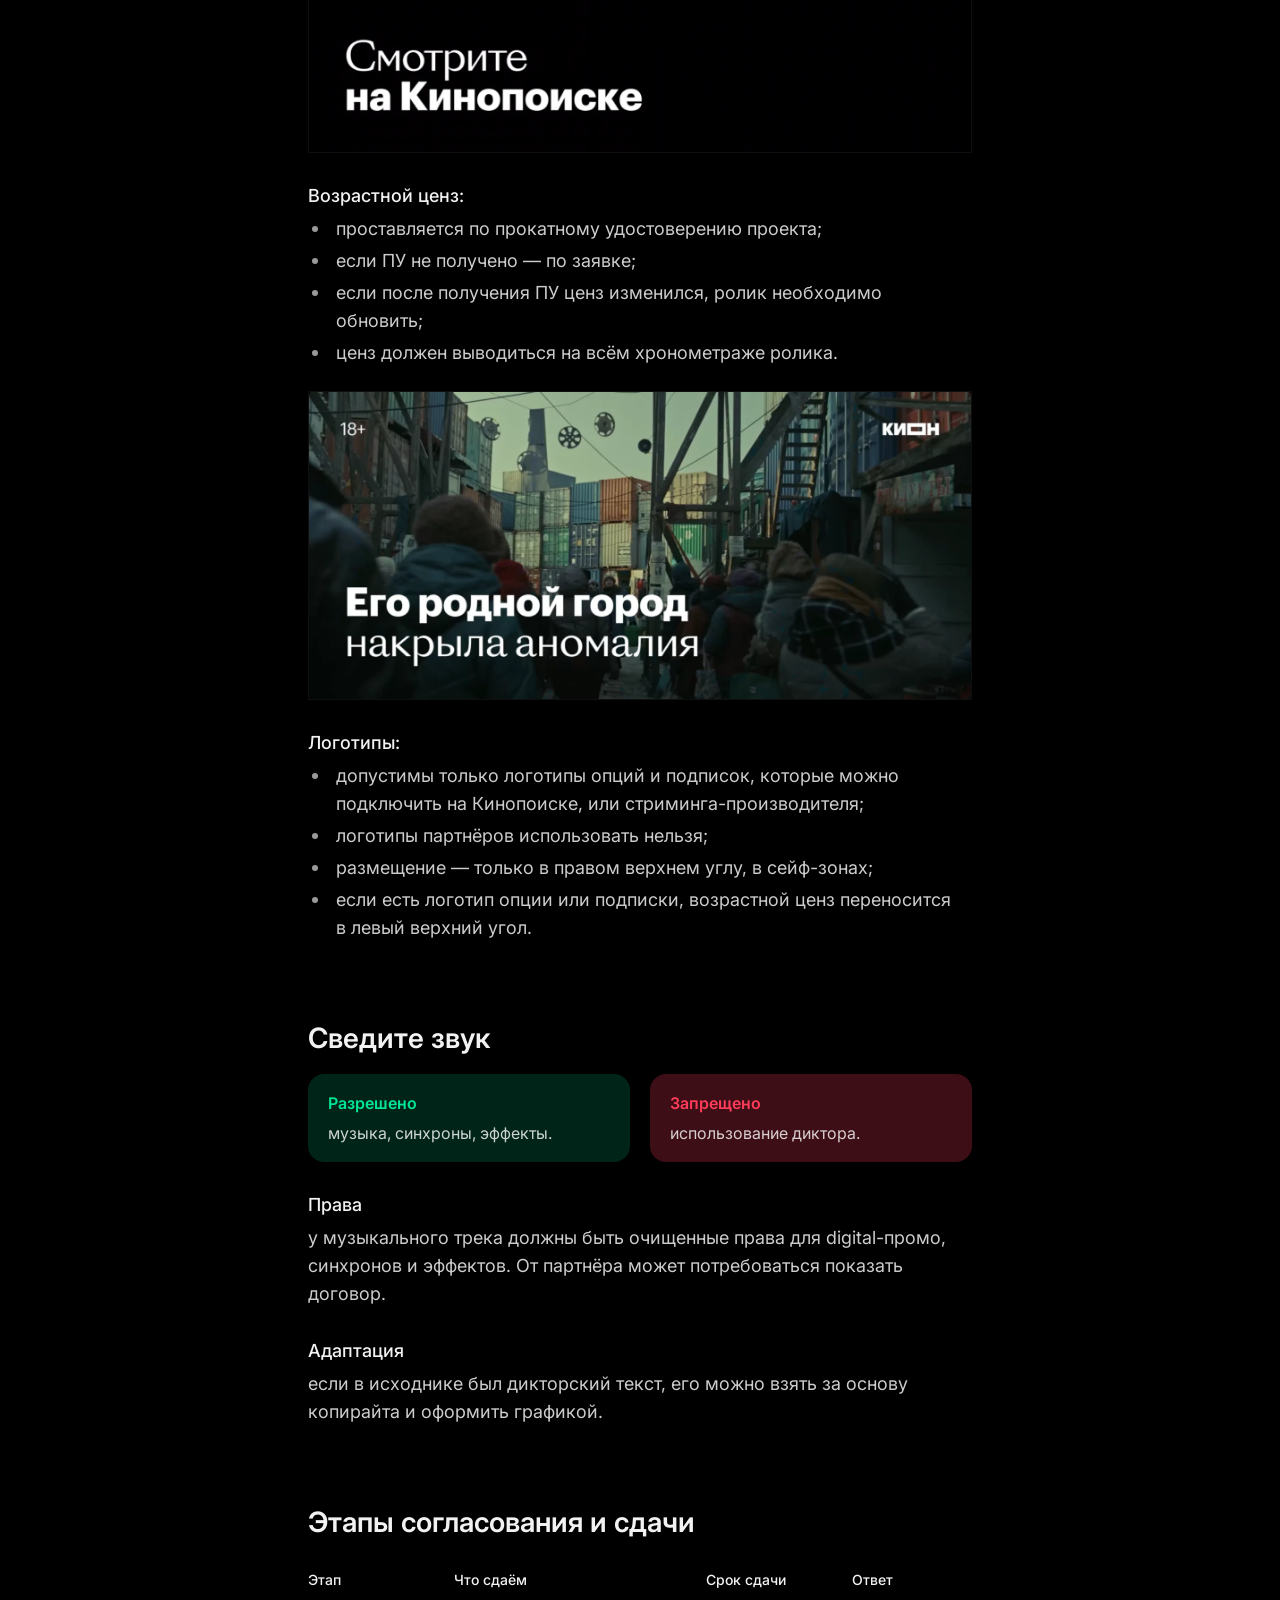
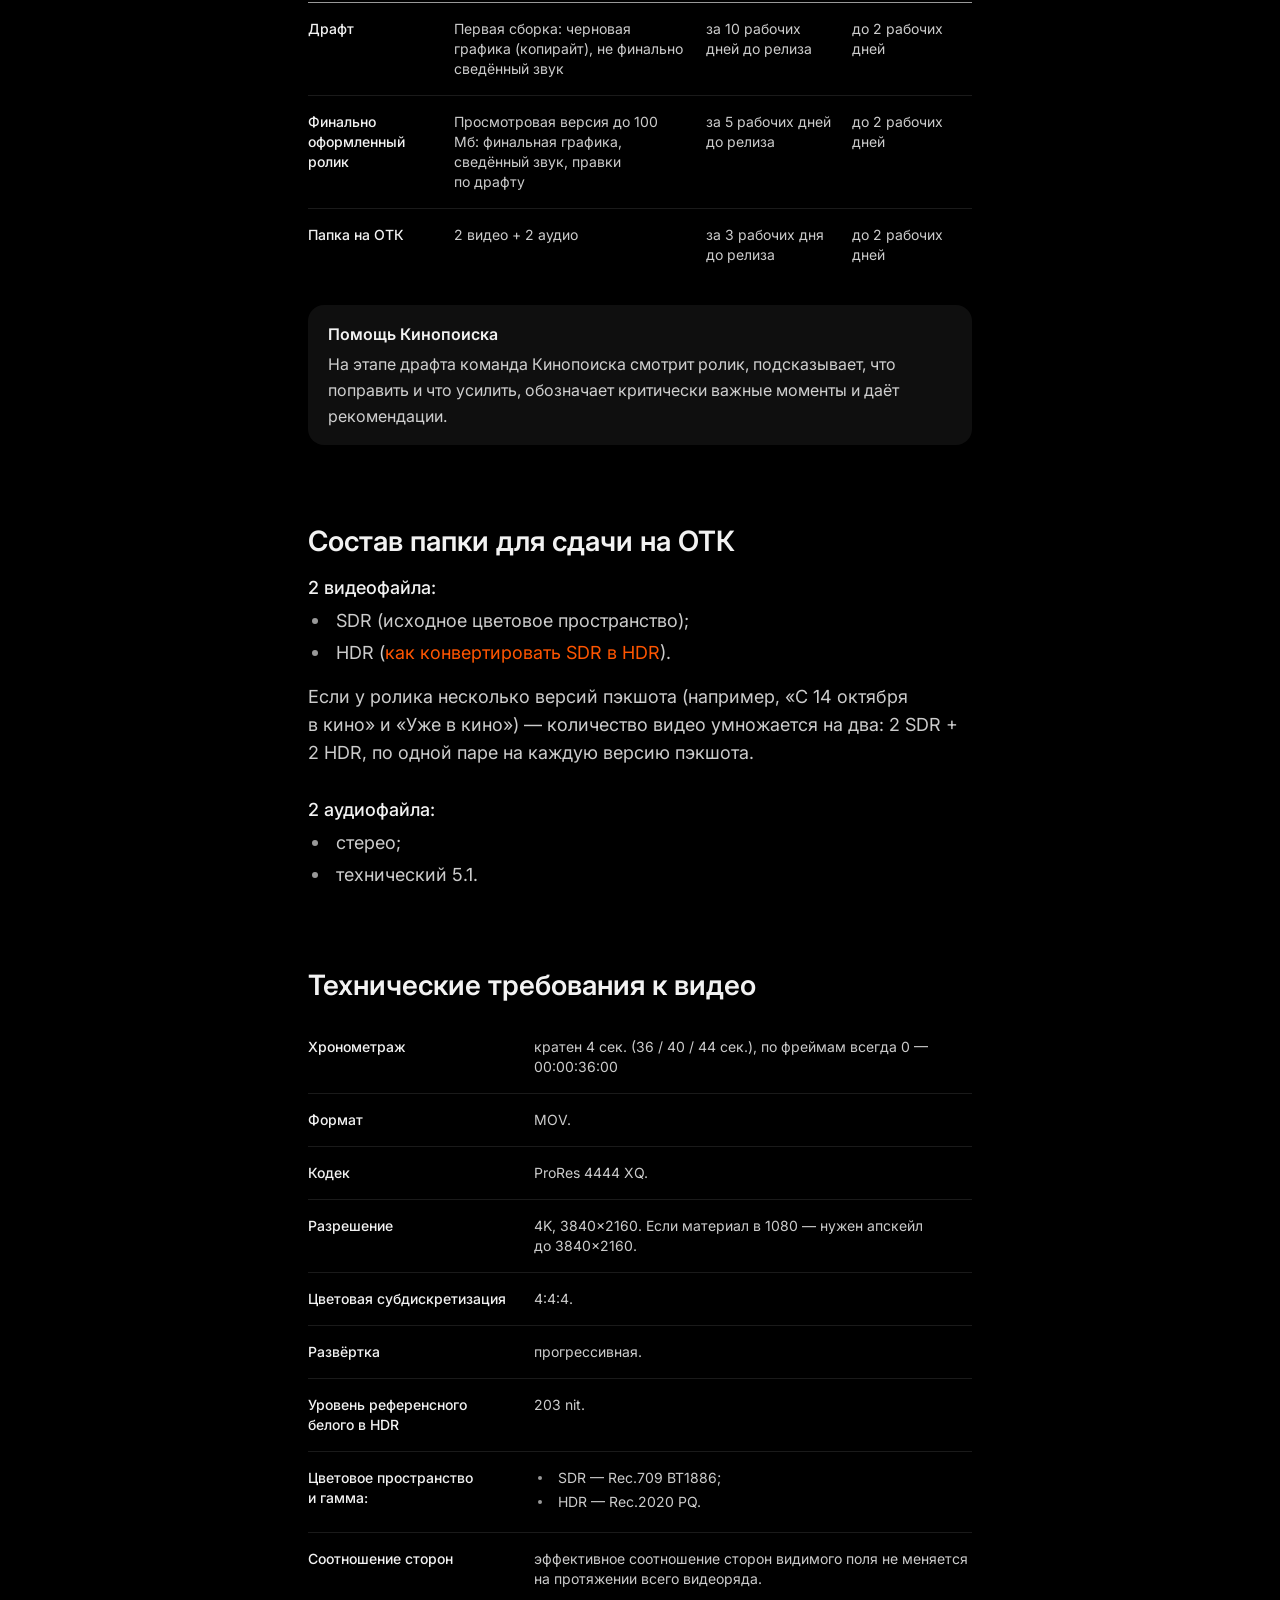
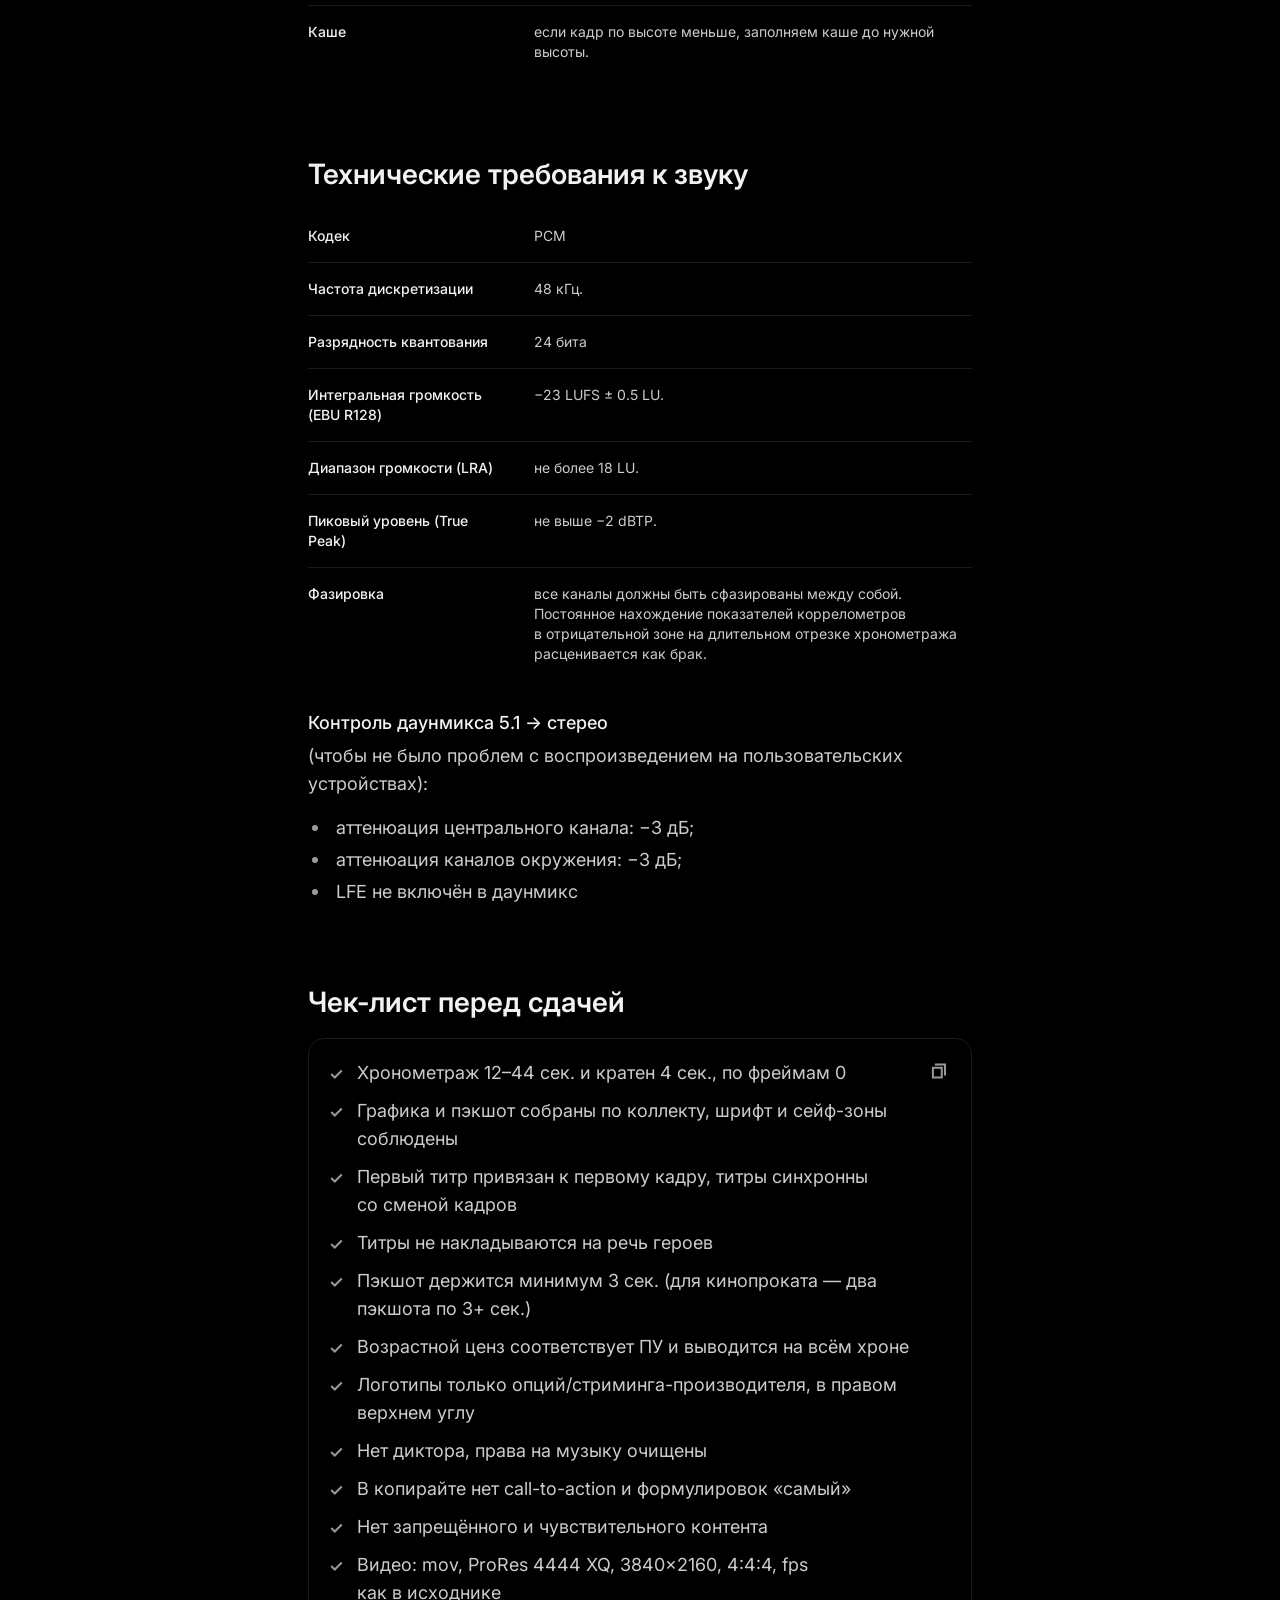
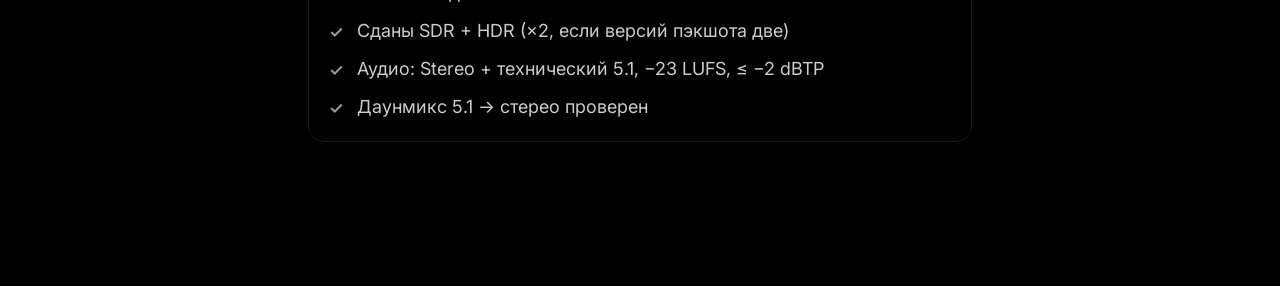
==== commit 03d781ca: "«Витрина партнёра» — отдельным пунктом меню" ====
--- a/index.html
+++ b/index.html
@@ -30,7 +30,7 @@
   <link rel="preconnect" href="https://fonts.googleapis.com">
   <link rel="preconnect" href="https://fonts.gstatic.com" crossorigin>
   <link rel="stylesheet" href="https://fonts.googleapis.com/css2?family=Inter:wght@400;500;600&amp;family=Playfair+Display:wght@400;500&amp;display=swap">
-  <link rel="stylesheet" href="assets/css/style.css?v=35650f7a">
+  <link rel="stylesheet" href="assets/css/style.css?v=a1454fe1">
 </head>
 <body>
   <div class="layout">
@@ -49,7 +49,8 @@
       </div>
       <button class="nav-toggle" type="button" data-nav-toggle>Разделы</button>
       <div class="nav-groups">
-          <div class="nav-group"><p class="nav-group__title" id="nav-онлайн-кинотеатр">Онлайн-кинотеатр</p><ul class="nav-list" aria-labelledby="nav-онлайн-кинотеатр"><li><a href="#" aria-disabled="true">Промоблок на Главной</a></li><li><a href="index.html" aria-current="page">Преролл</a></li><li><a href="#" aria-disabled="true">Витрина партнёра</a></li><li><a href="#" aria-disabled="true">Скринсейвер</a></li></ul></div>
+          <div class="nav-group"><p class="nav-group__title" id="nav-онлайн-кинотеатр">Онлайн-кинотеатр</p><ul class="nav-list" aria-labelledby="nav-онлайн-кинотеатр"><li><a href="#" aria-disabled="true">Промоблок на Главной</a></li><li><a href="index.html" aria-current="page">Преролл</a></li><li><a href="#" aria-disabled="true">Скринсейвер</a></li></ul></div>
+          <div class="nav-group"><ul class="nav-list nav-list--solo"><li><a href="#" aria-disabled="true">Витрина партнёра</a></li></ul></div>
           <div class="nav-group"><p class="nav-group__title" id="nav-crm">CRM</p><ul class="nav-list" aria-labelledby="nav-crm"><li><a href="#" aria-disabled="true">Письмо-дайджест</a></li><li><a href="#" aria-disabled="true">Пуш</a></li><li><a href="#" aria-disabled="true">Фулскрин</a></li><li><a href="#" aria-disabled="true">Тур-апдейт</a></li></ul></div>
           <div class="nav-group"><p class="nav-group__title" id="nav-энциклопедия">Энциклопедия</p><ul class="nav-list" aria-labelledby="nav-энциклопедия"><li><a href="banner.html">Баннеры</a></li></ul></div>
       </div>
--- a/assets/css/style.css
+++ b/assets/css/style.css
@@ -447,6 +447,18 @@
   margin-top: 4px;
 }
 
+/* Пункт без раздела стоит на уровне названий групп, а не их пунктов: он им
+   ровня. Останься он на общей втяжке — читался бы последней строкой списка
+   сверху, ровно от чего его и отделяли. Полосу текущей страницы при этом
+   двигаем к самому краю плашки, иначе она упирается в первую букву. */
+.nav-list--solo a {
+  padding-left: 8px;
+}
+
+.nav-list--solo a[aria-current="page"]::before {
+  left: 0;
+}
+
 /* пункт отбит от названия группы на 8 вправо: вложенность видно по левому
    краю строк, а не по лишней вертикальной линии. 14 вместо 15 — в колонке
    220 после такой отбивки длинные названия иначе переносятся в две строки.
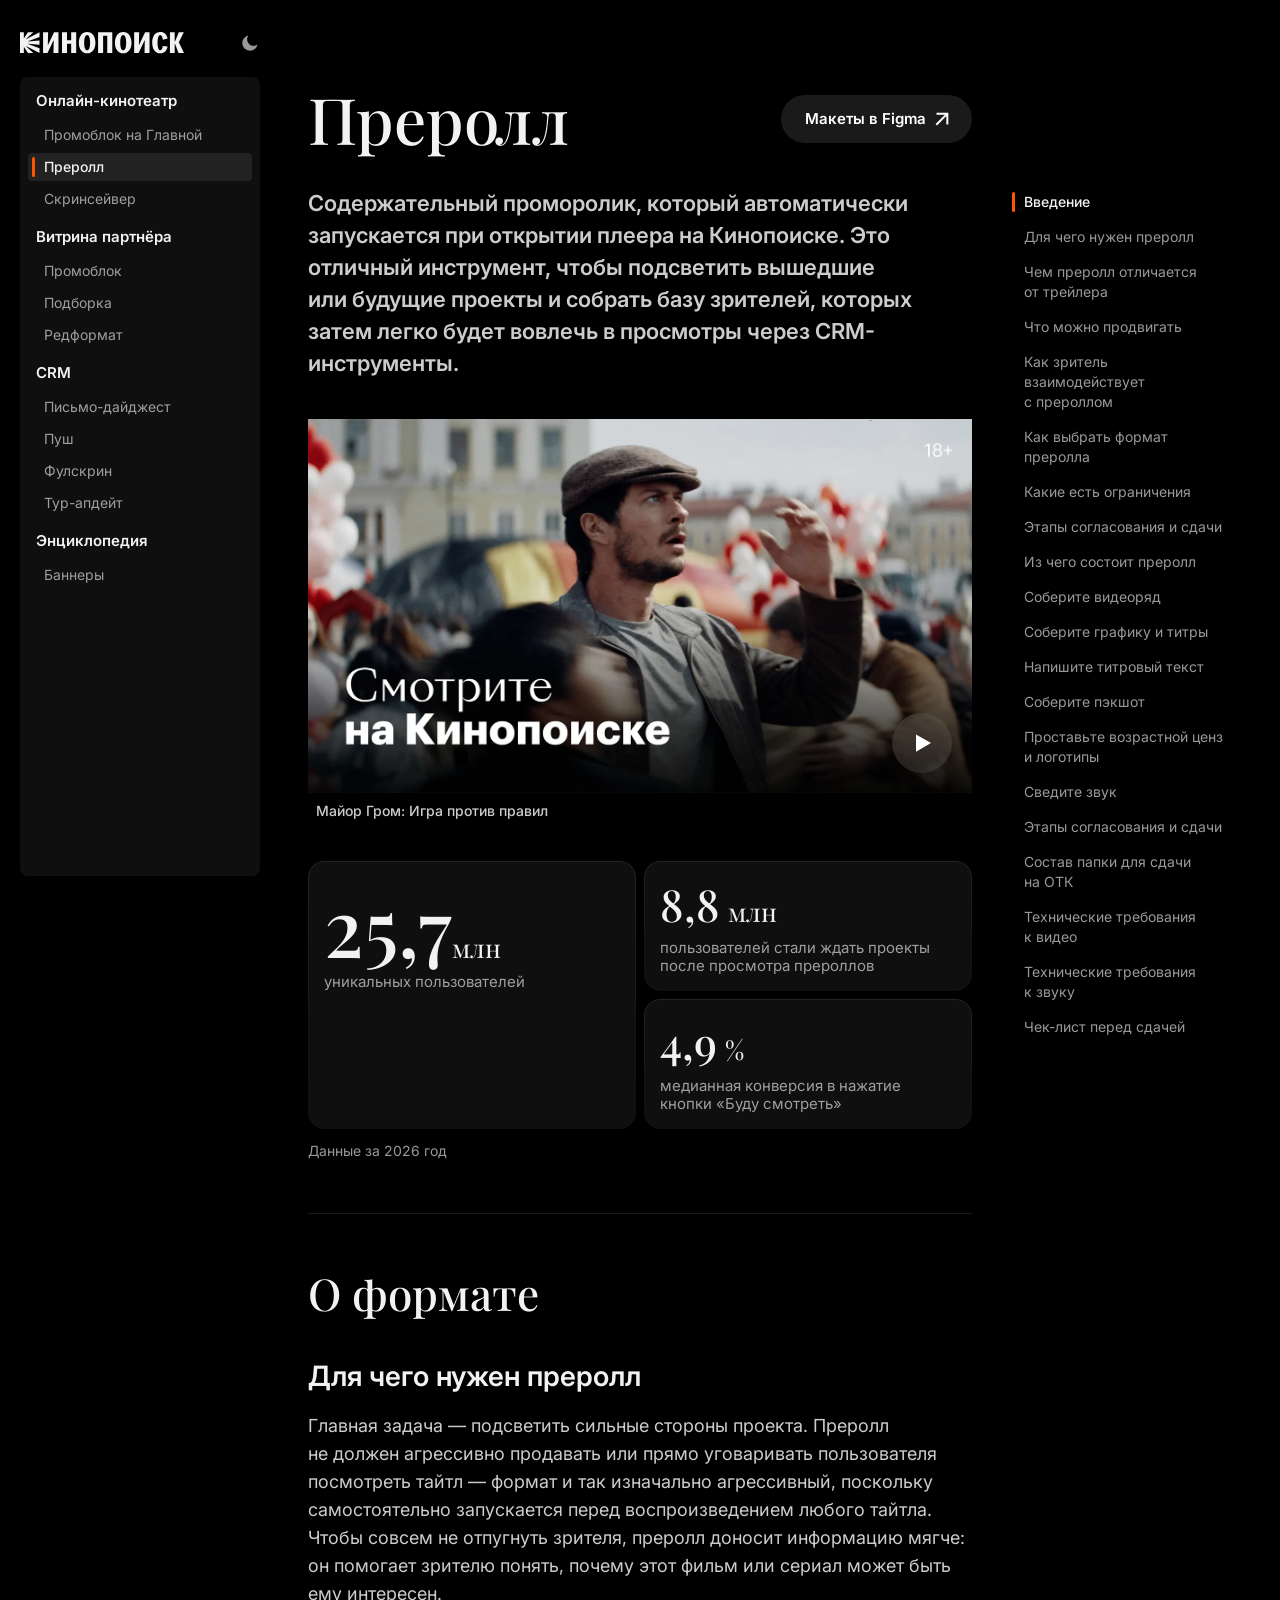
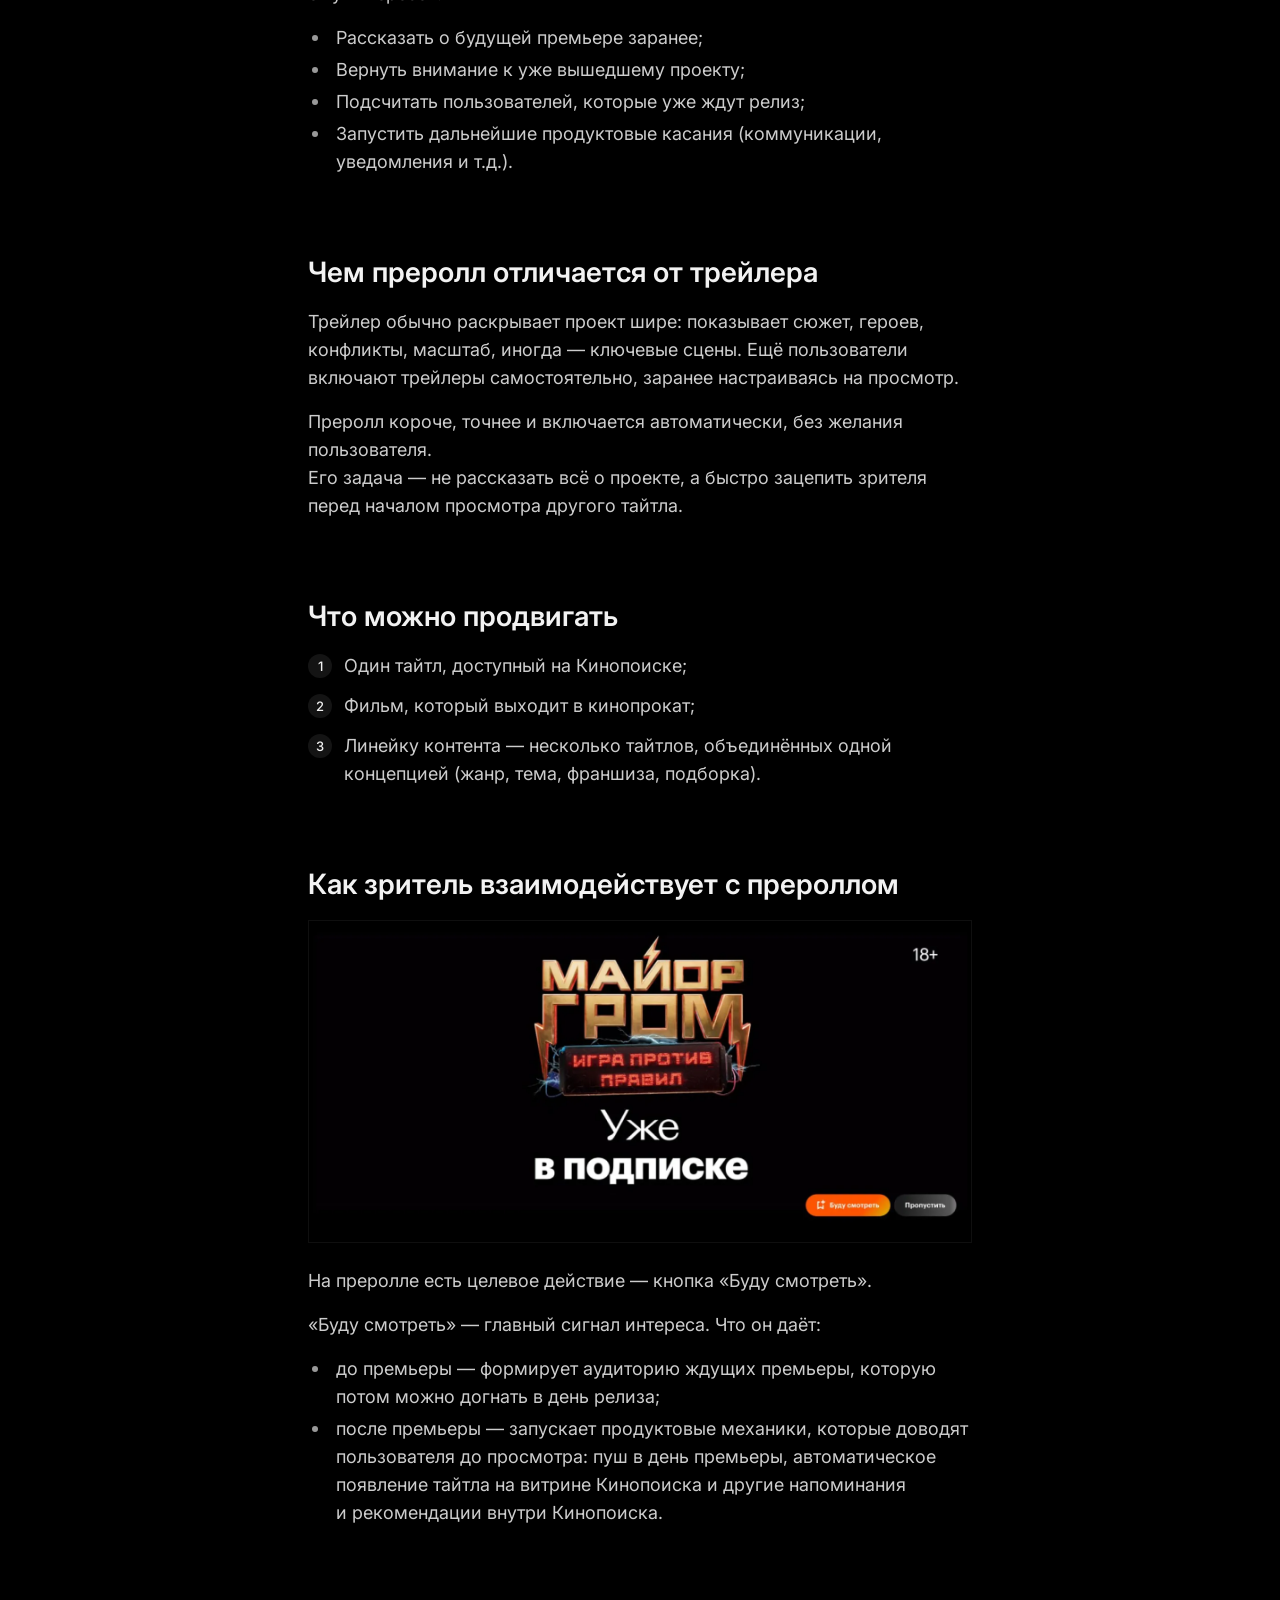
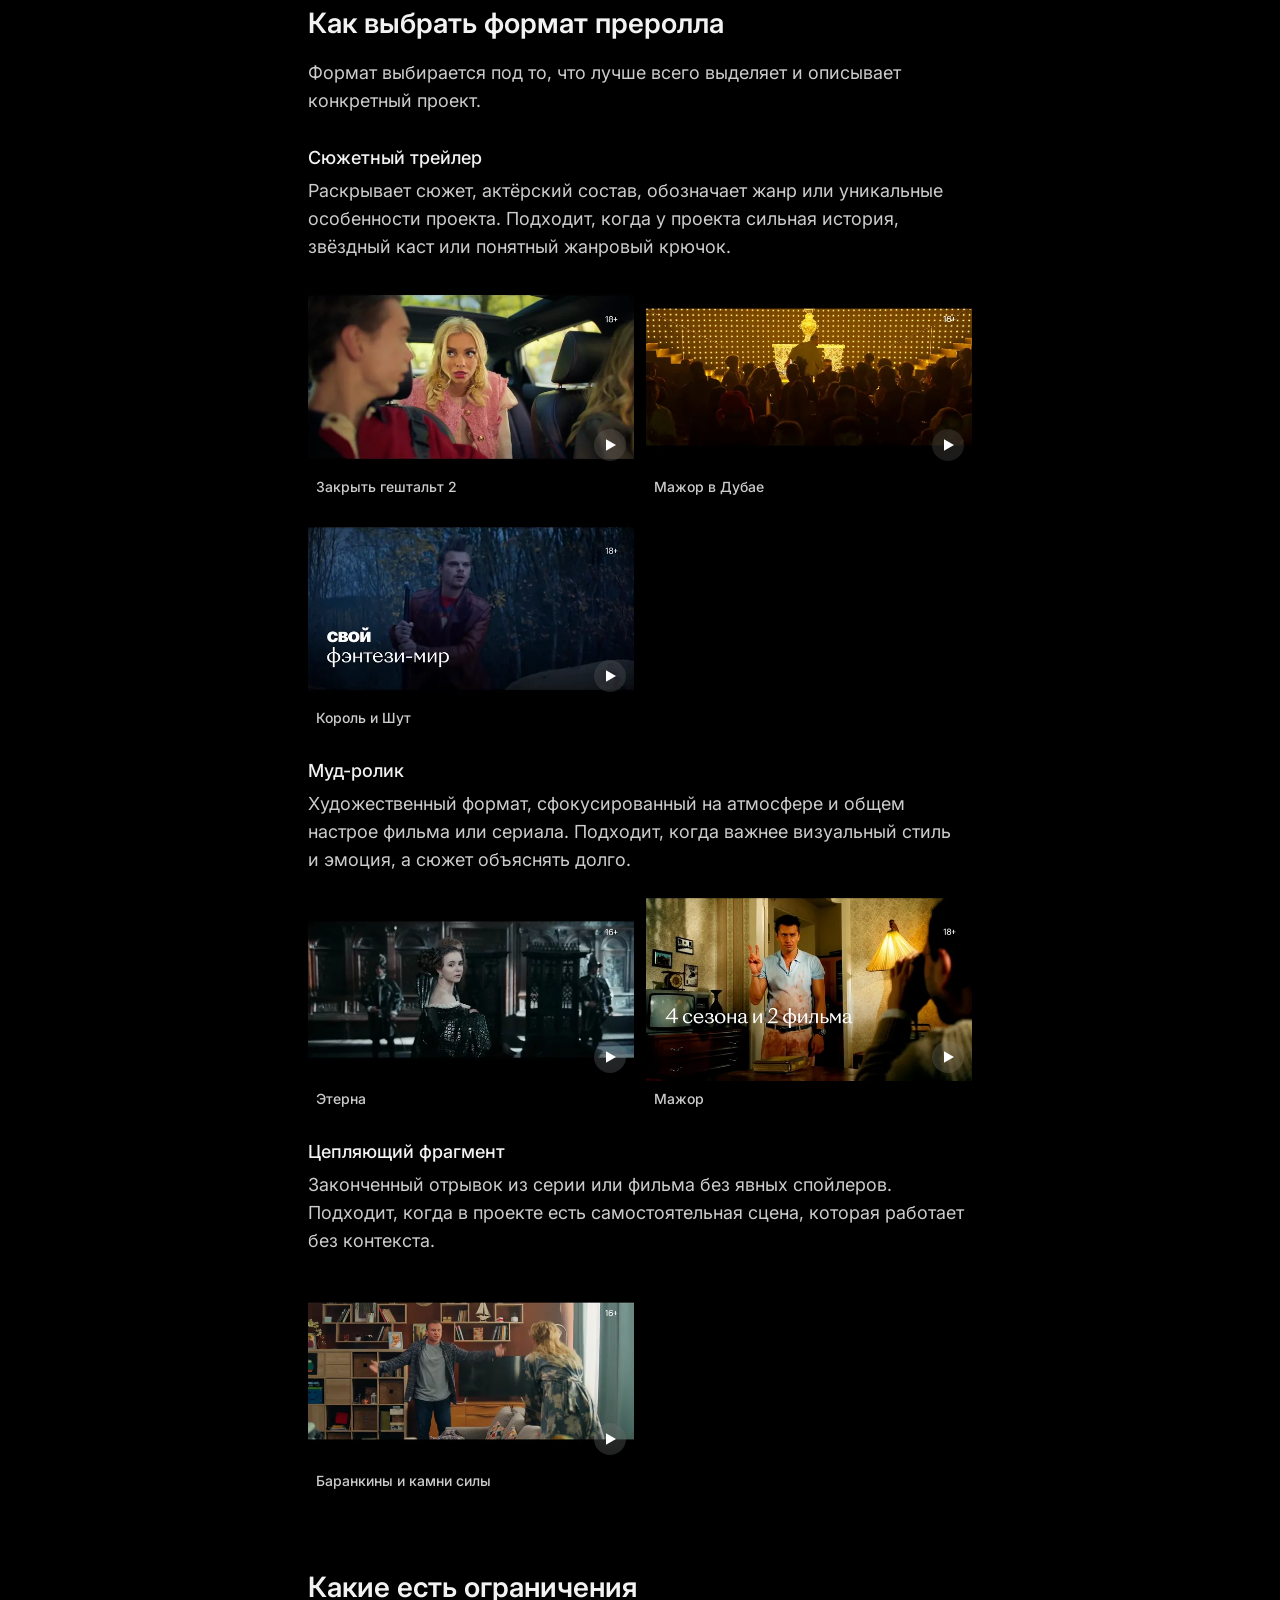
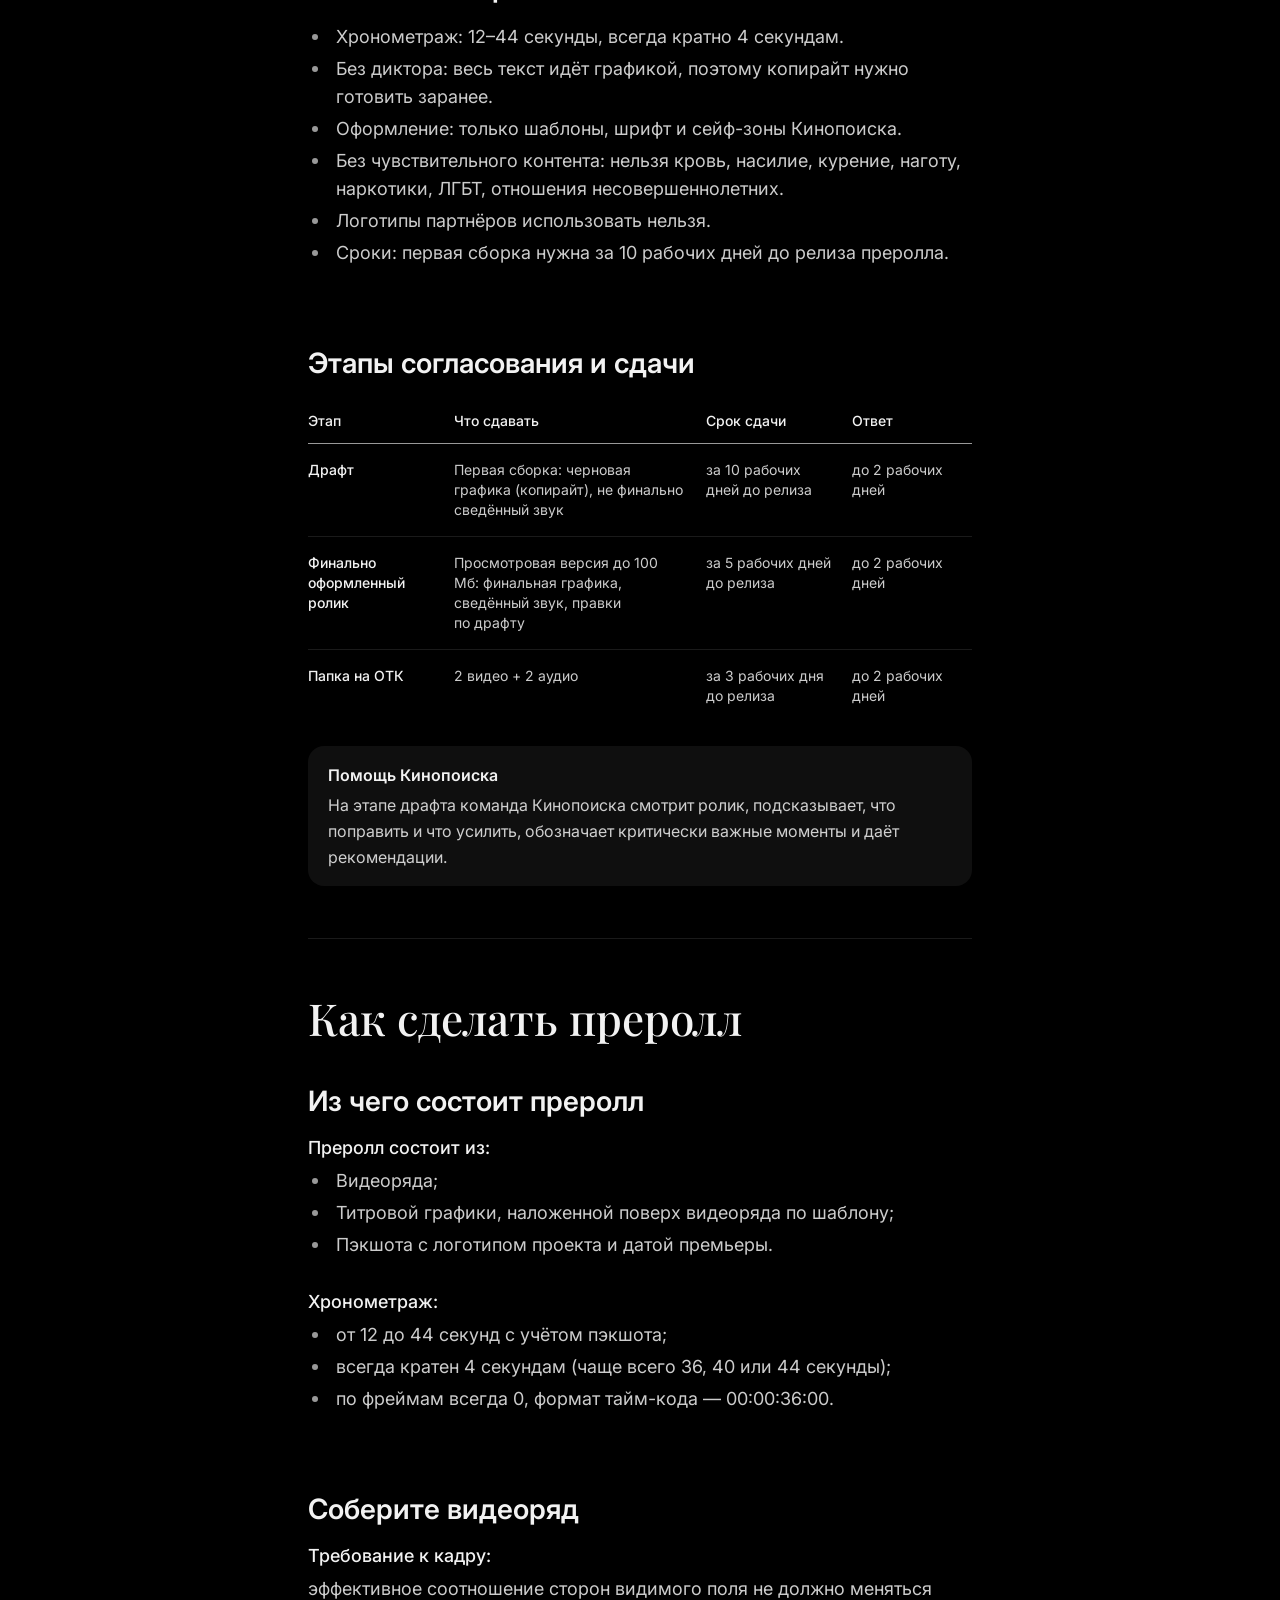
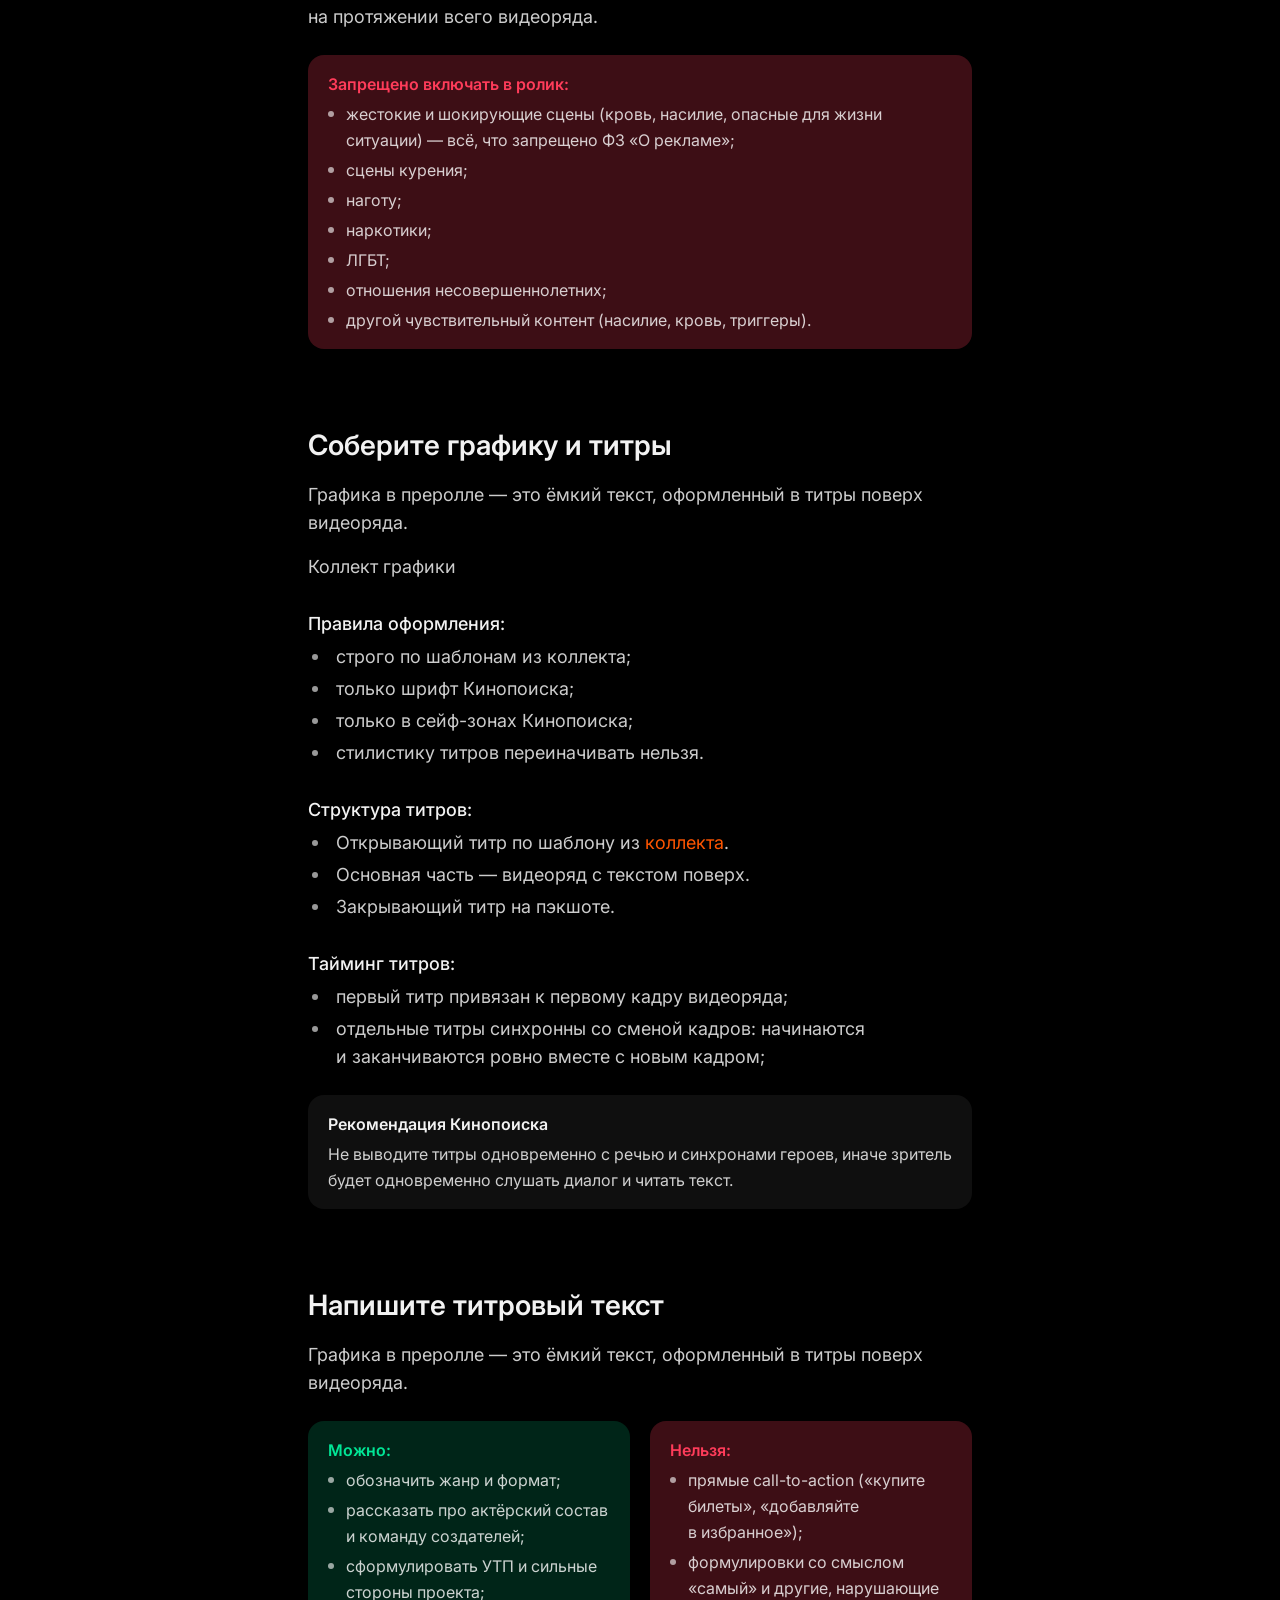
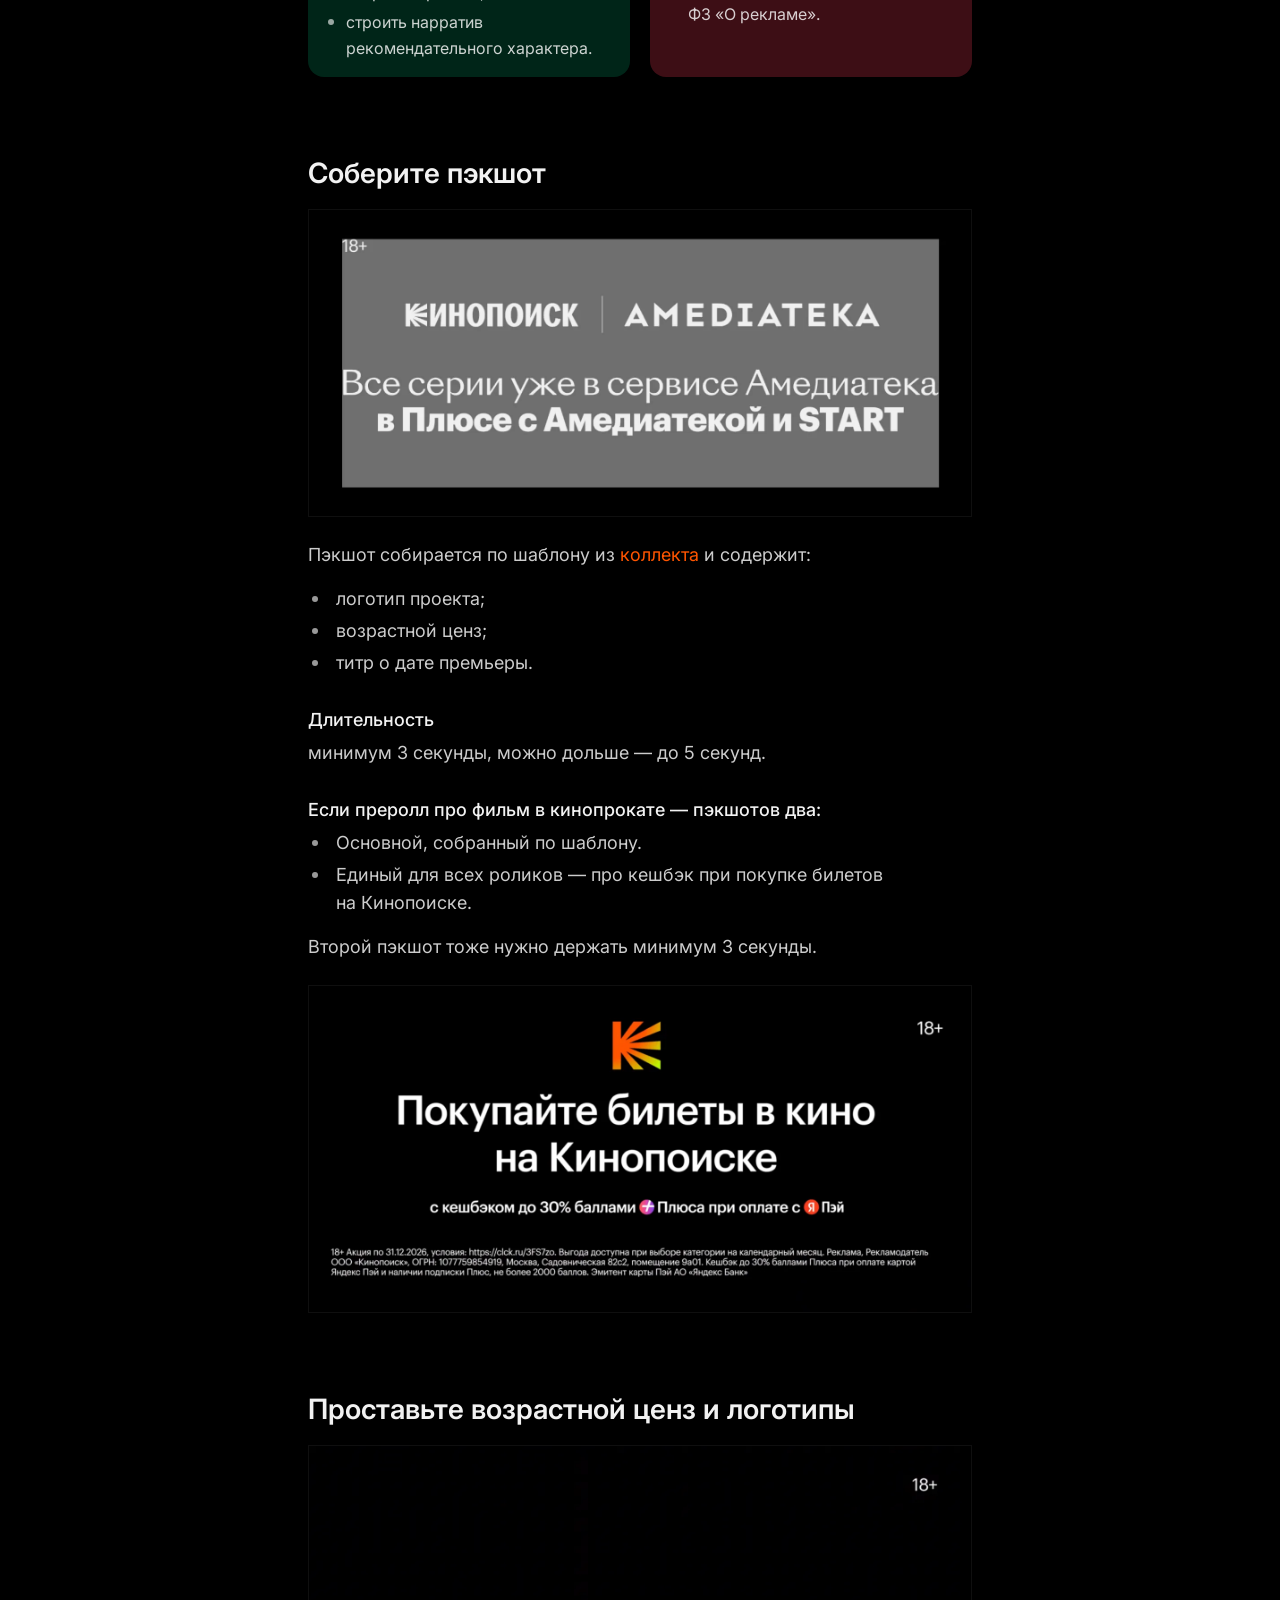
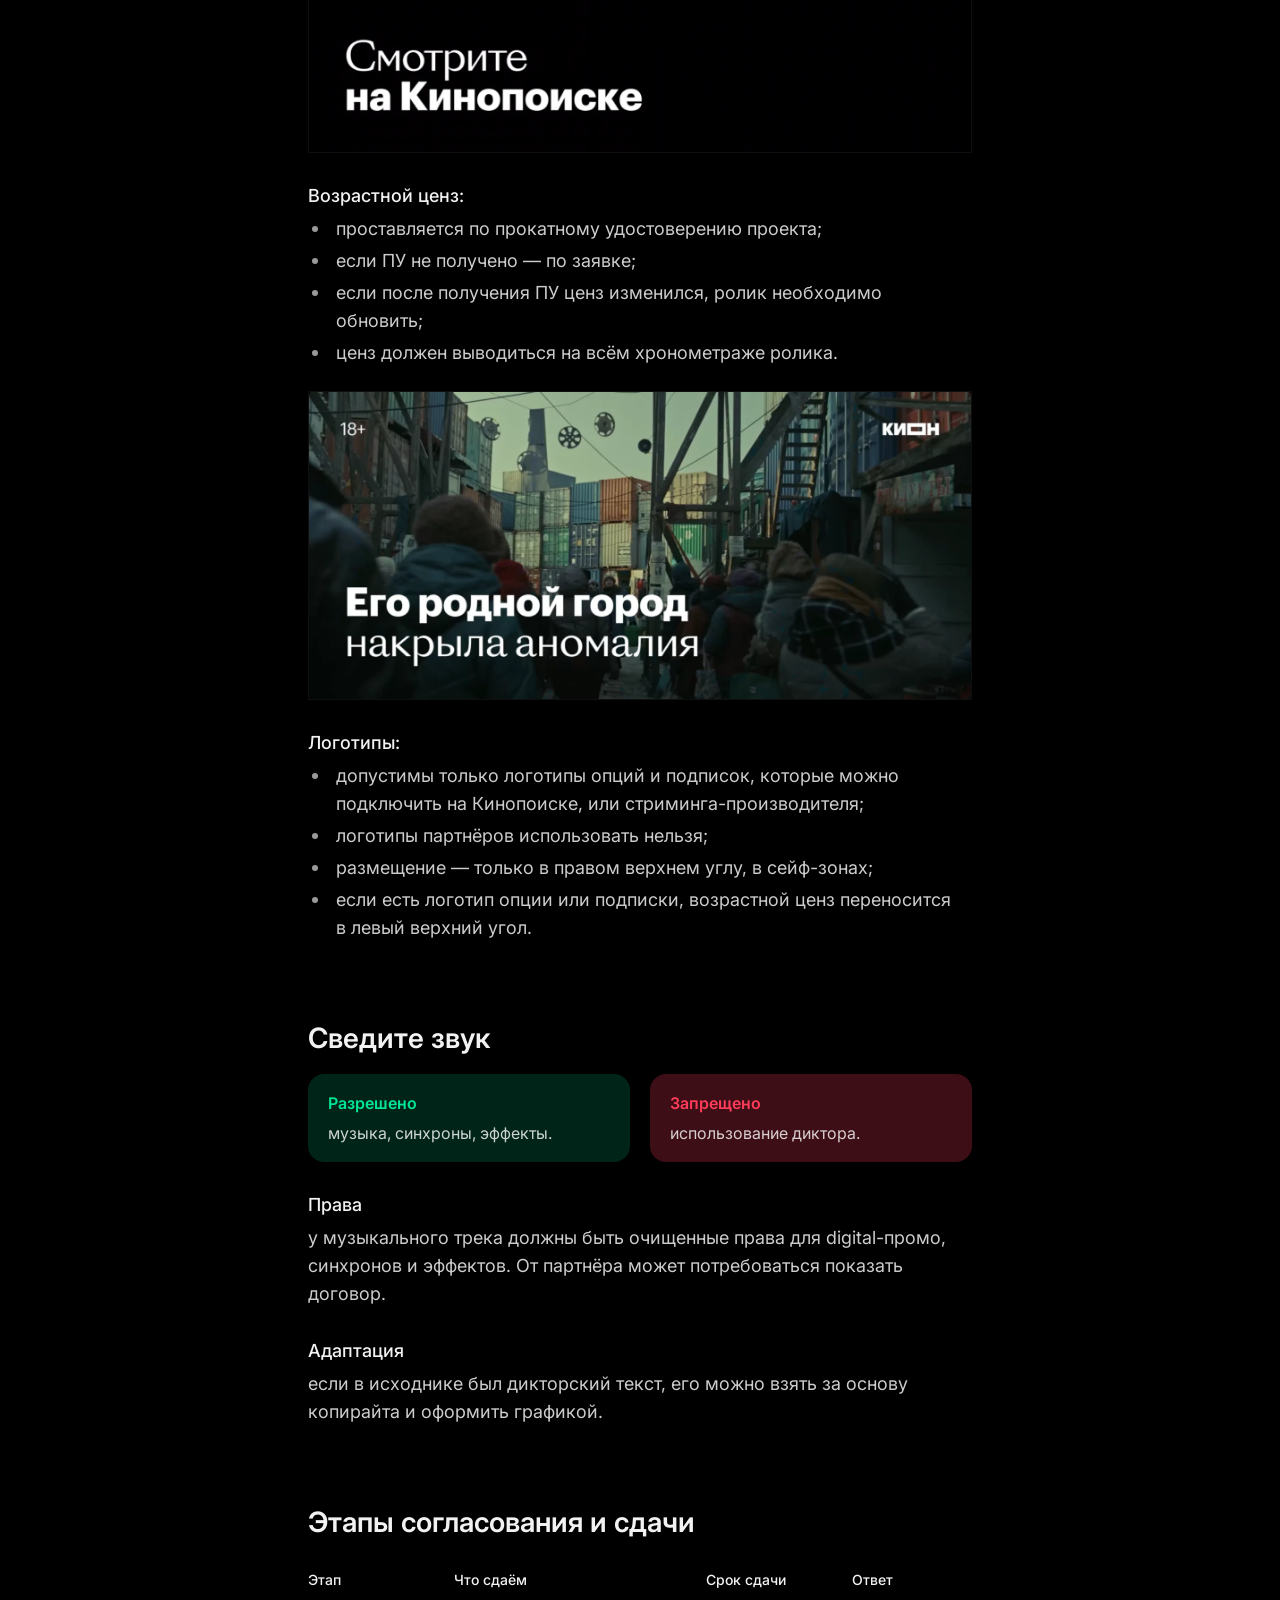
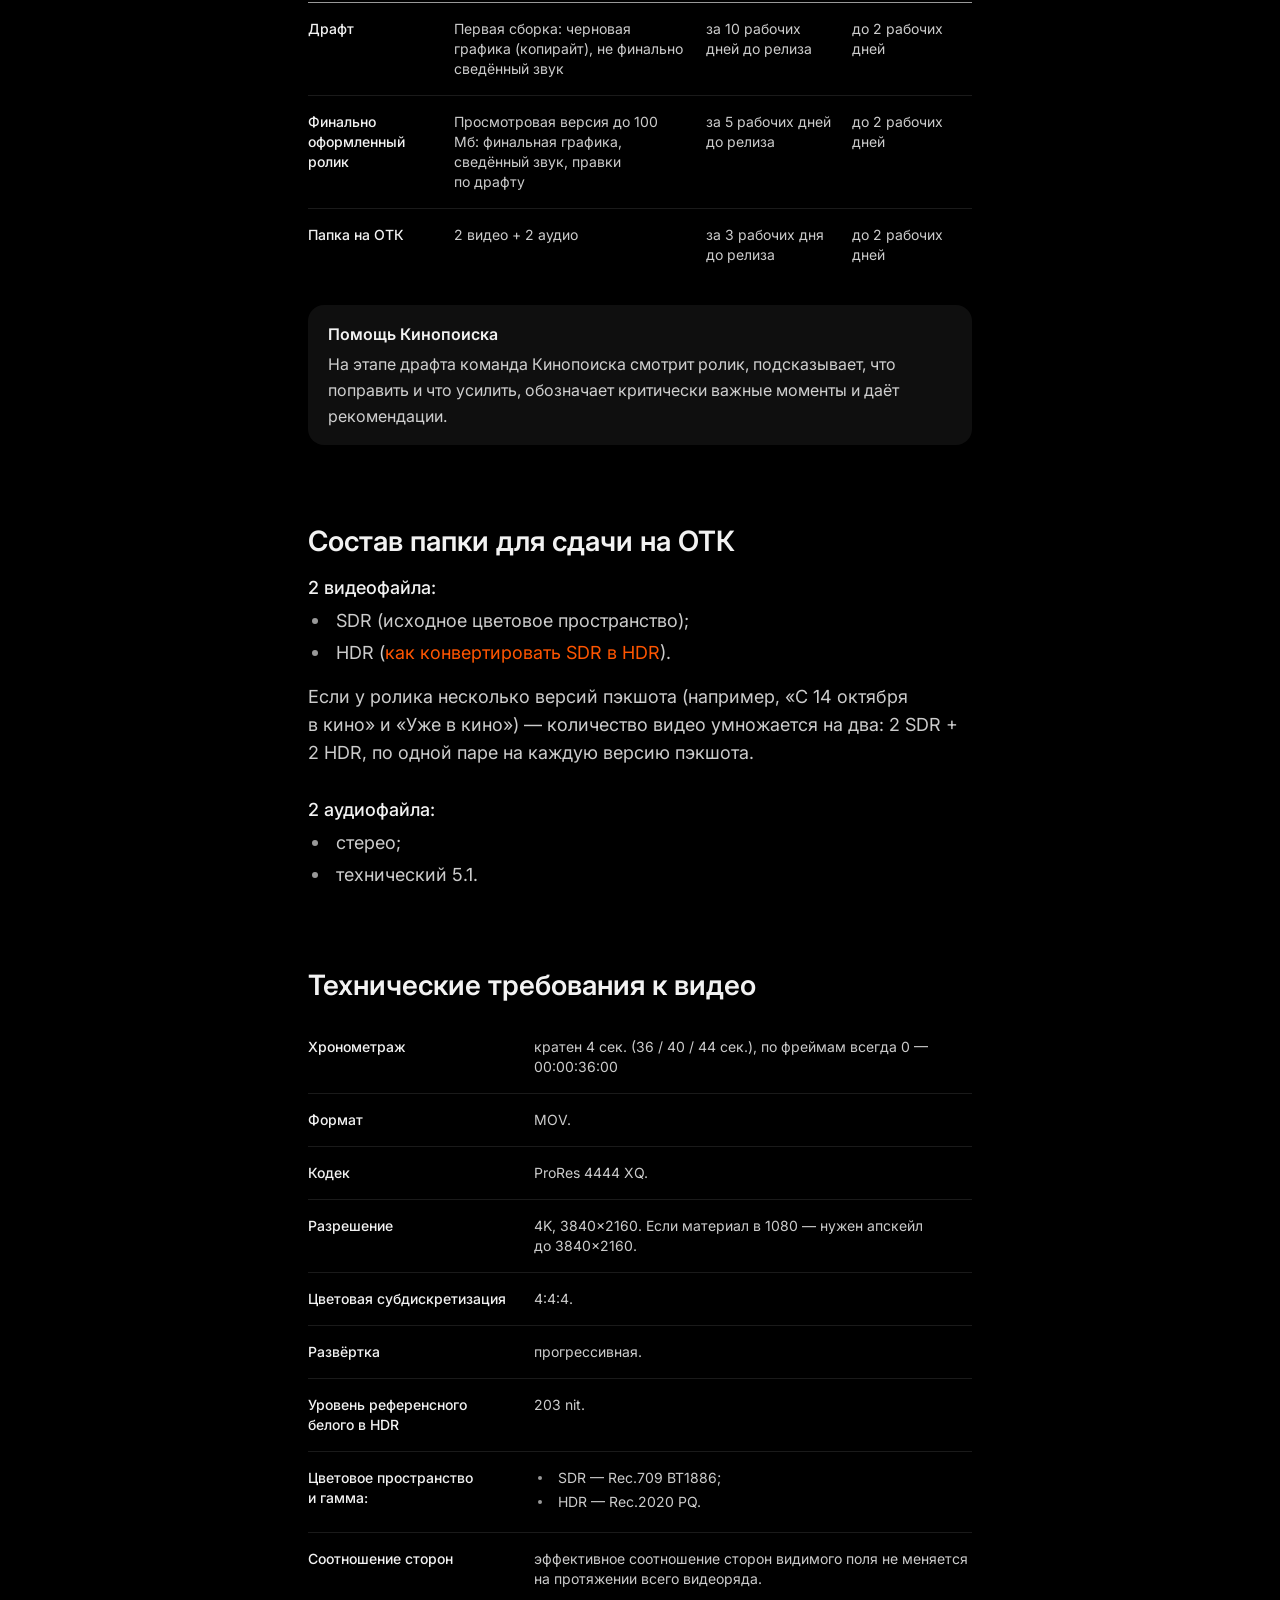
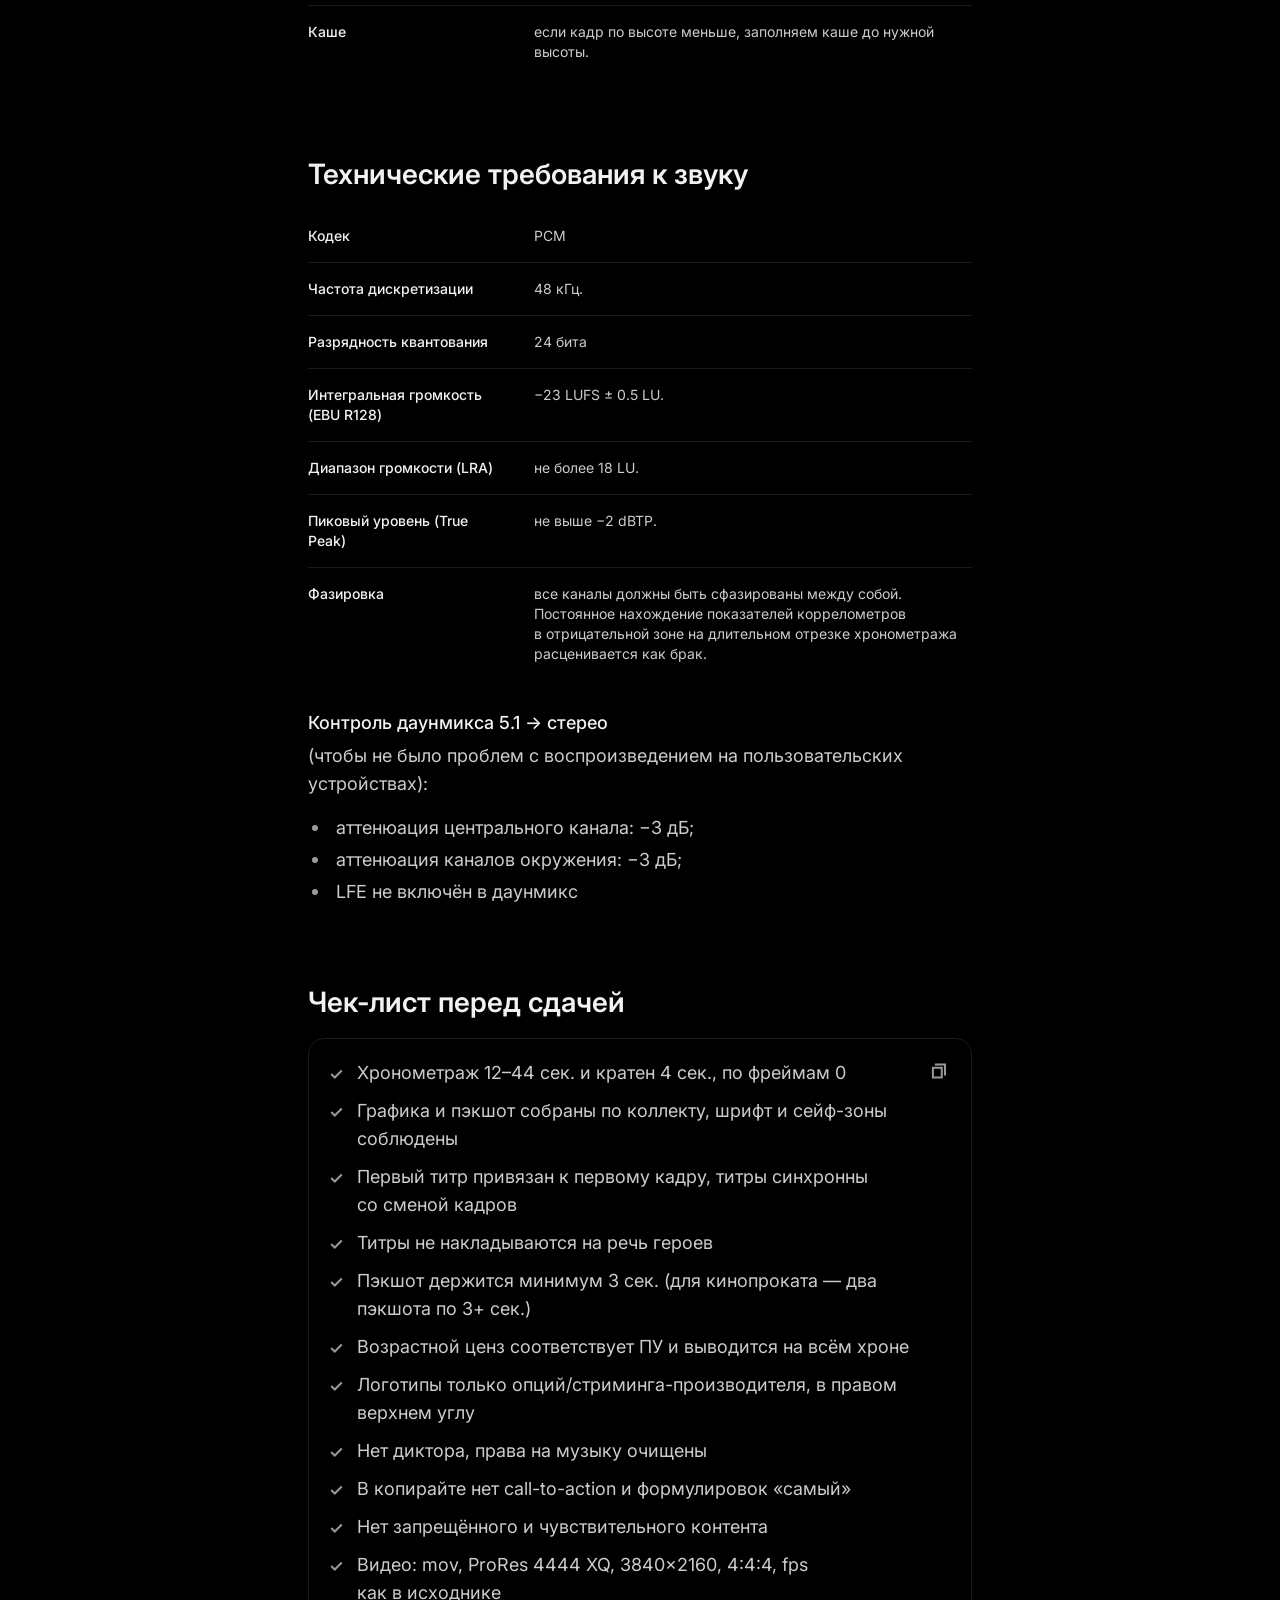
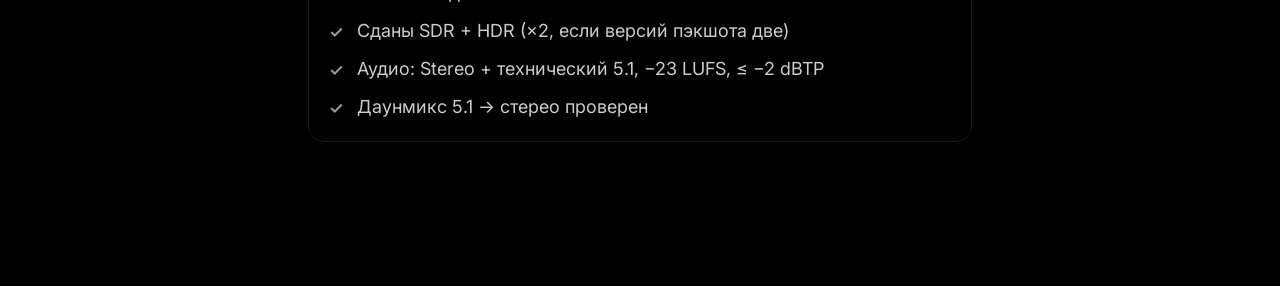
==== commit 865f290f: "«Витрина партнёра» — свой раздел меню с тремя пунктами" ====
--- a/index.html
+++ b/index.html
@@ -30,7 +30,7 @@
   <link rel="preconnect" href="https://fonts.googleapis.com">
   <link rel="preconnect" href="https://fonts.gstatic.com" crossorigin>
   <link rel="stylesheet" href="https://fonts.googleapis.com/css2?family=Inter:wght@400;500;600&amp;family=Playfair+Display:wght@400;500&amp;display=swap">
-  <link rel="stylesheet" href="assets/css/style.css?v=a1454fe1">
+  <link rel="stylesheet" href="assets/css/style.css?v=35650f7a">
 </head>
 <body>
   <div class="layout">
@@ -50,7 +50,7 @@
       <button class="nav-toggle" type="button" data-nav-toggle>Разделы</button>
       <div class="nav-groups">
           <div class="nav-group"><p class="nav-group__title" id="nav-онлайн-кинотеатр">Онлайн-кинотеатр</p><ul class="nav-list" aria-labelledby="nav-онлайн-кинотеатр"><li><a href="#" aria-disabled="true">Промоблок на Главной</a></li><li><a href="index.html" aria-current="page">Преролл</a></li><li><a href="#" aria-disabled="true">Скринсейвер</a></li></ul></div>
-          <div class="nav-group"><ul class="nav-list nav-list--solo"><li><a href="#" aria-disabled="true">Витрина партнёра</a></li></ul></div>
+          <div class="nav-group"><p class="nav-group__title" id="nav-витрина-партнёра">Витрина партнёра</p><ul class="nav-list" aria-labelledby="nav-витрина-партнёра"><li><a href="#" aria-disabled="true">Промоблок</a></li><li><a href="#" aria-disabled="true">Подборка</a></li><li><a href="#" aria-disabled="true">Редформат</a></li></ul></div>
           <div class="nav-group"><p class="nav-group__title" id="nav-crm">CRM</p><ul class="nav-list" aria-labelledby="nav-crm"><li><a href="#" aria-disabled="true">Письмо-дайджест</a></li><li><a href="#" aria-disabled="true">Пуш</a></li><li><a href="#" aria-disabled="true">Фулскрин</a></li><li><a href="#" aria-disabled="true">Тур-апдейт</a></li></ul></div>
           <div class="nav-group"><p class="nav-group__title" id="nav-энциклопедия">Энциклопедия</p><ul class="nav-list" aria-labelledby="nav-энциклопедия"><li><a href="banner.html">Баннеры</a></li></ul></div>
       </div>
--- a/assets/css/style.css
+++ b/assets/css/style.css
@@ -447,18 +447,6 @@
   margin-top: 4px;
 }
 
-/* Пункт без раздела стоит на уровне названий групп, а не их пунктов: он им
-   ровня. Останься он на общей втяжке — читался бы последней строкой списка
-   сверху, ровно от чего его и отделяли. Полосу текущей страницы при этом
-   двигаем к самому краю плашки, иначе она упирается в первую букву. */
-.nav-list--solo a {
-  padding-left: 8px;
-}
-
-.nav-list--solo a[aria-current="page"]::before {
-  left: 0;
-}
-
 /* пункт отбит от названия группы на 8 вправо: вложенность видно по левому
    краю строк, а не по лишней вертикальной линии. 14 вместо 15 — в колонке
    220 после такой отбивки длинные названия иначе переносятся в две строки.
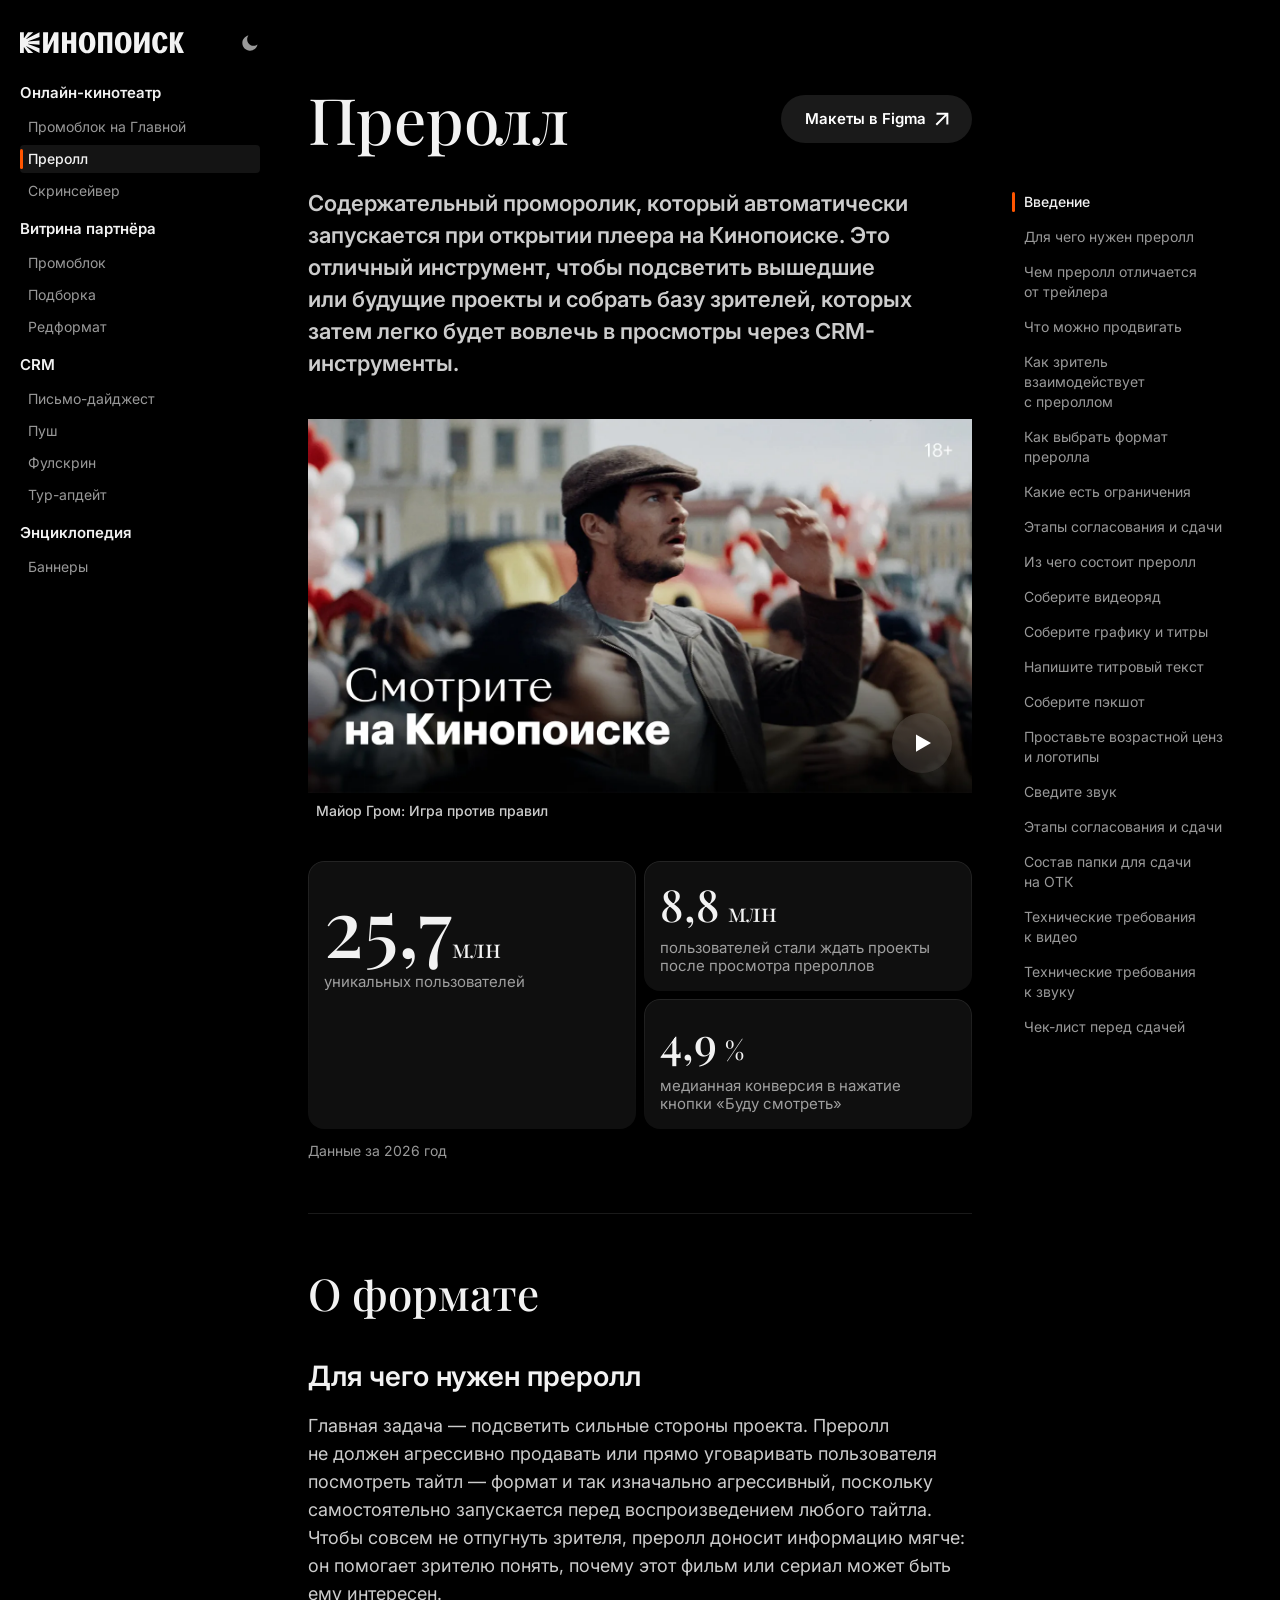
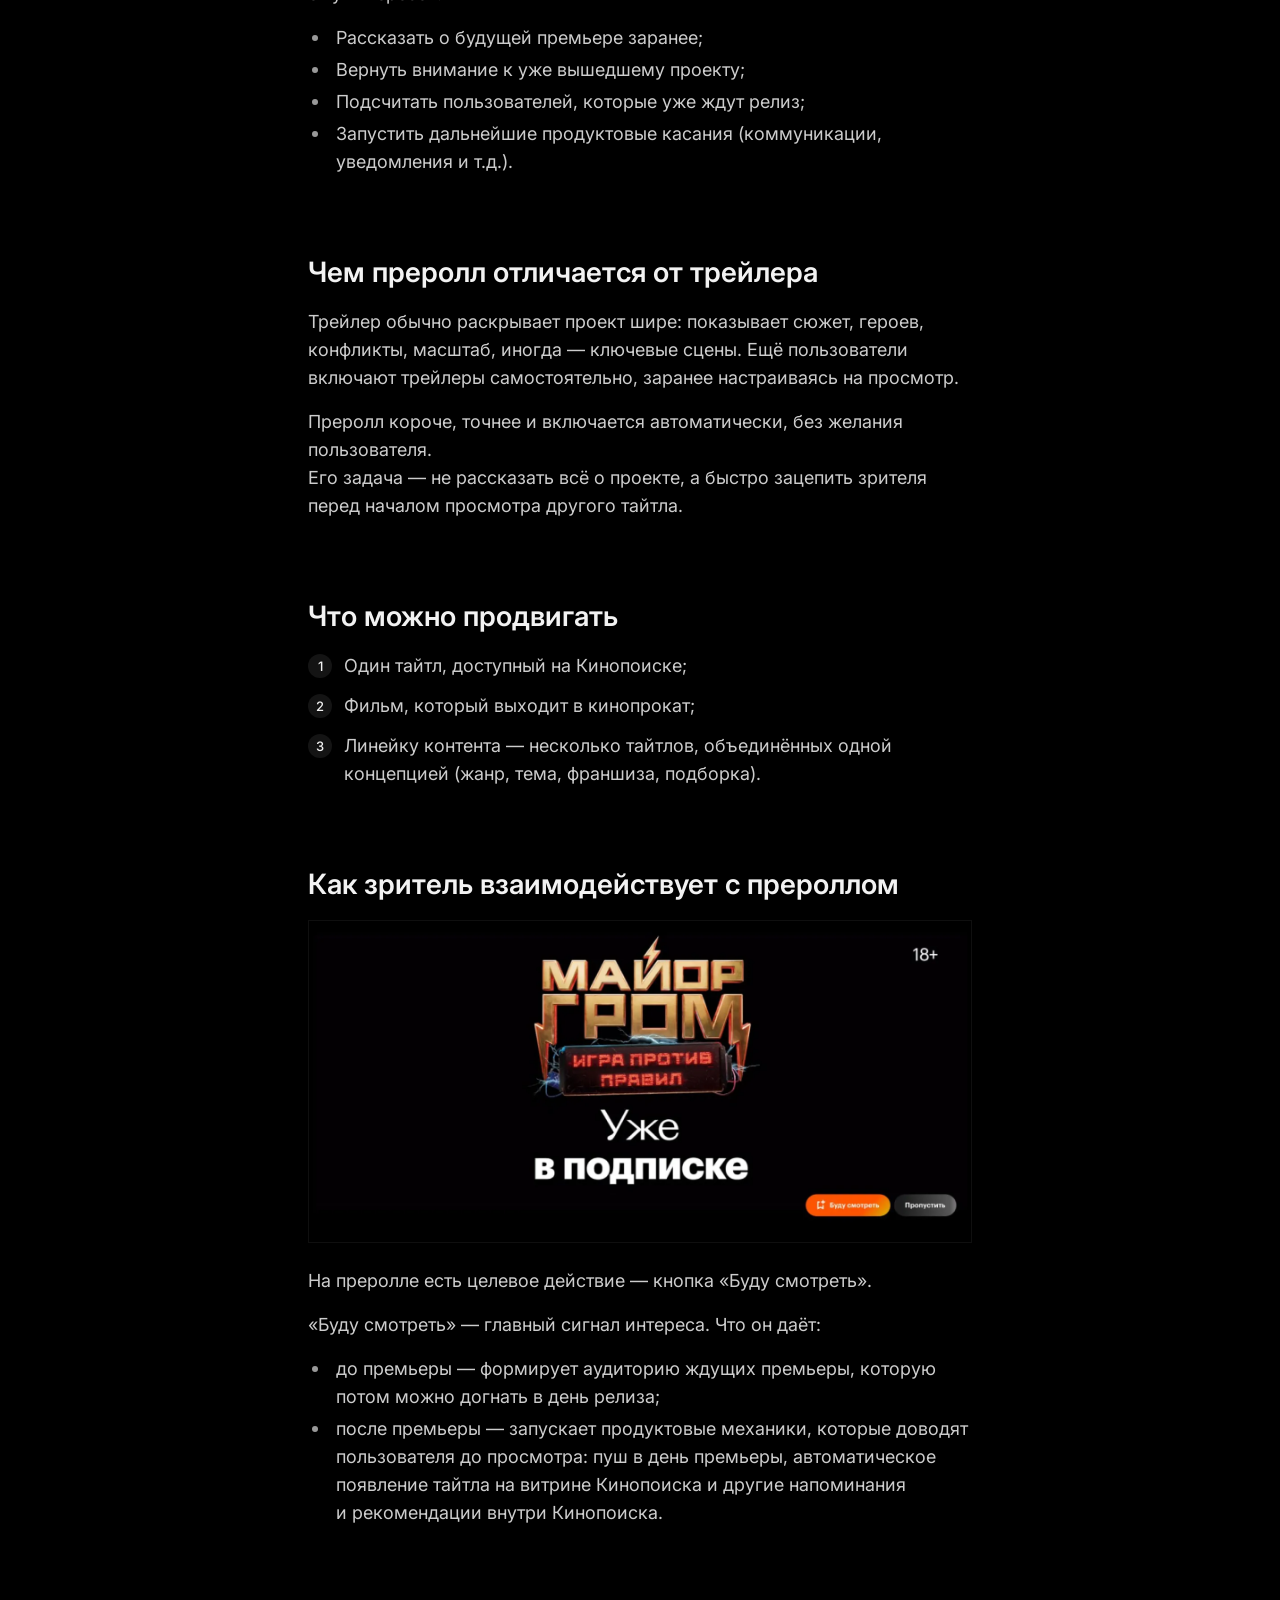
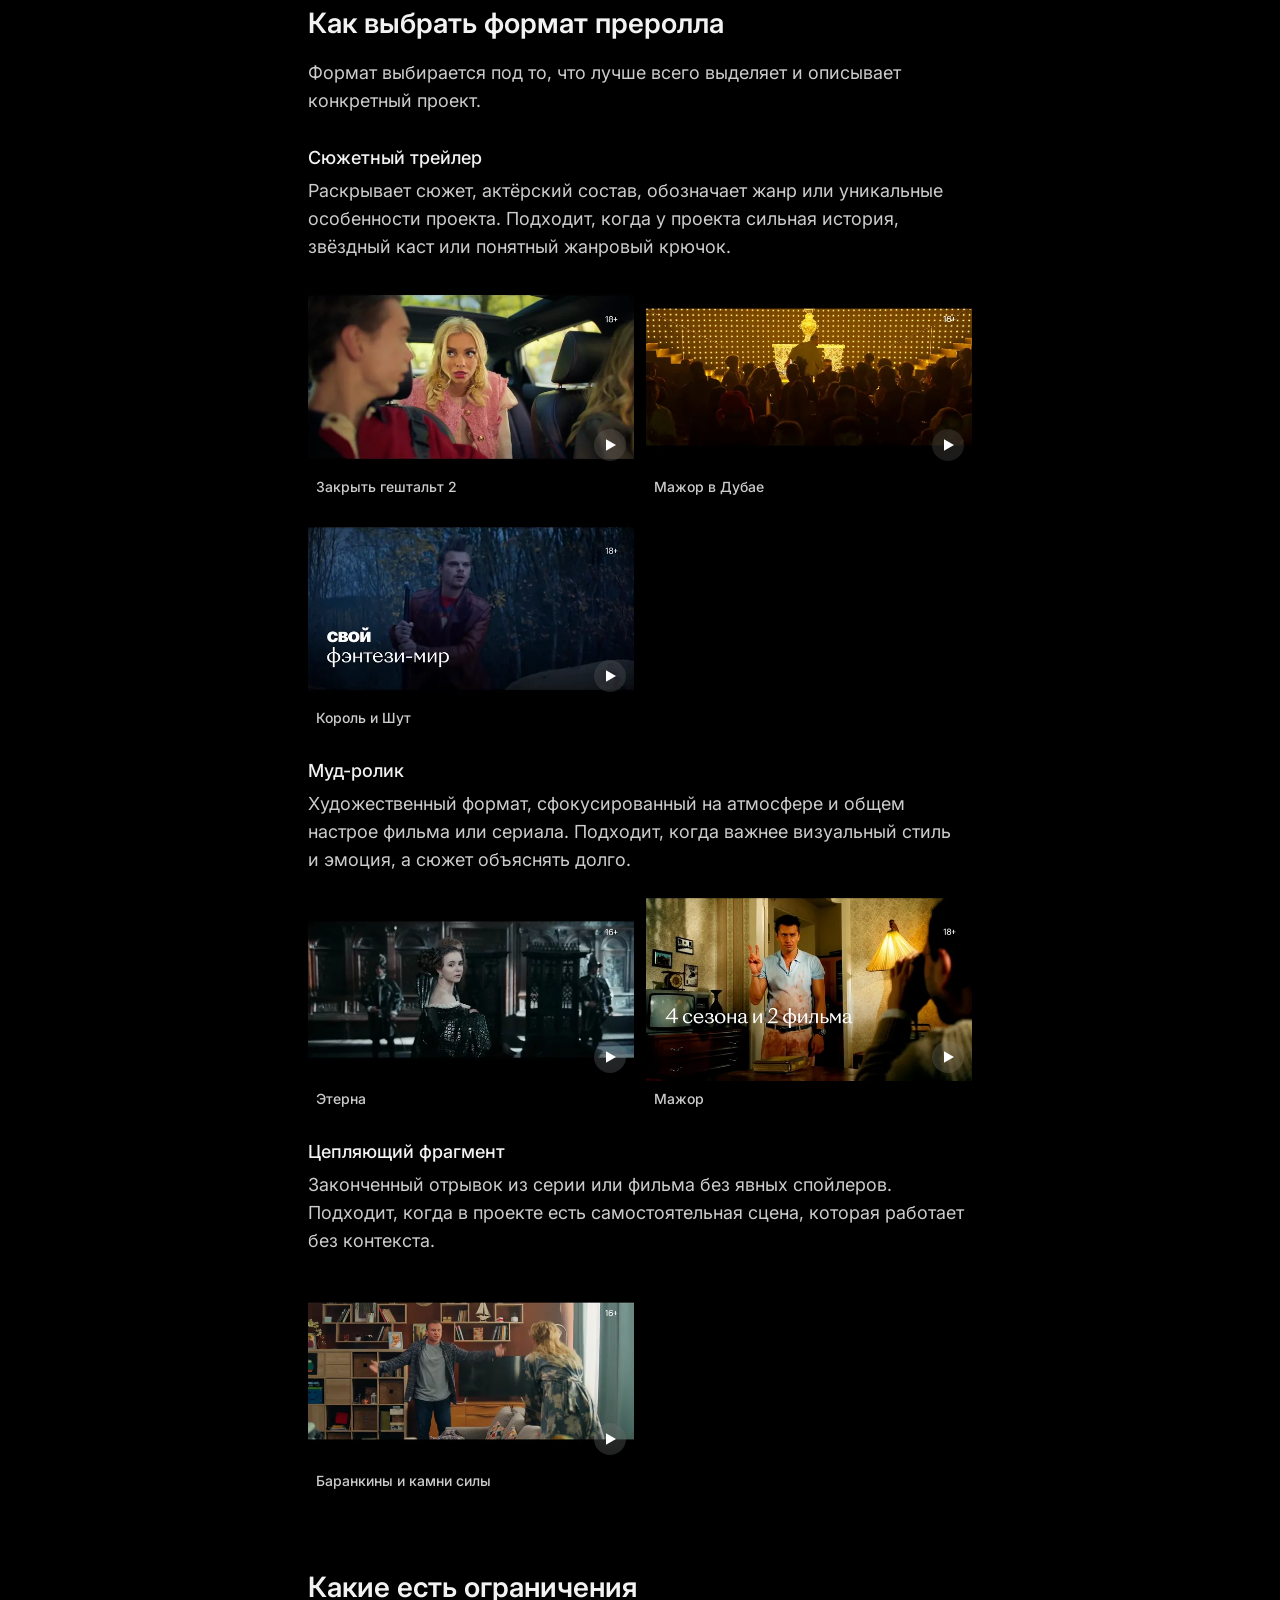
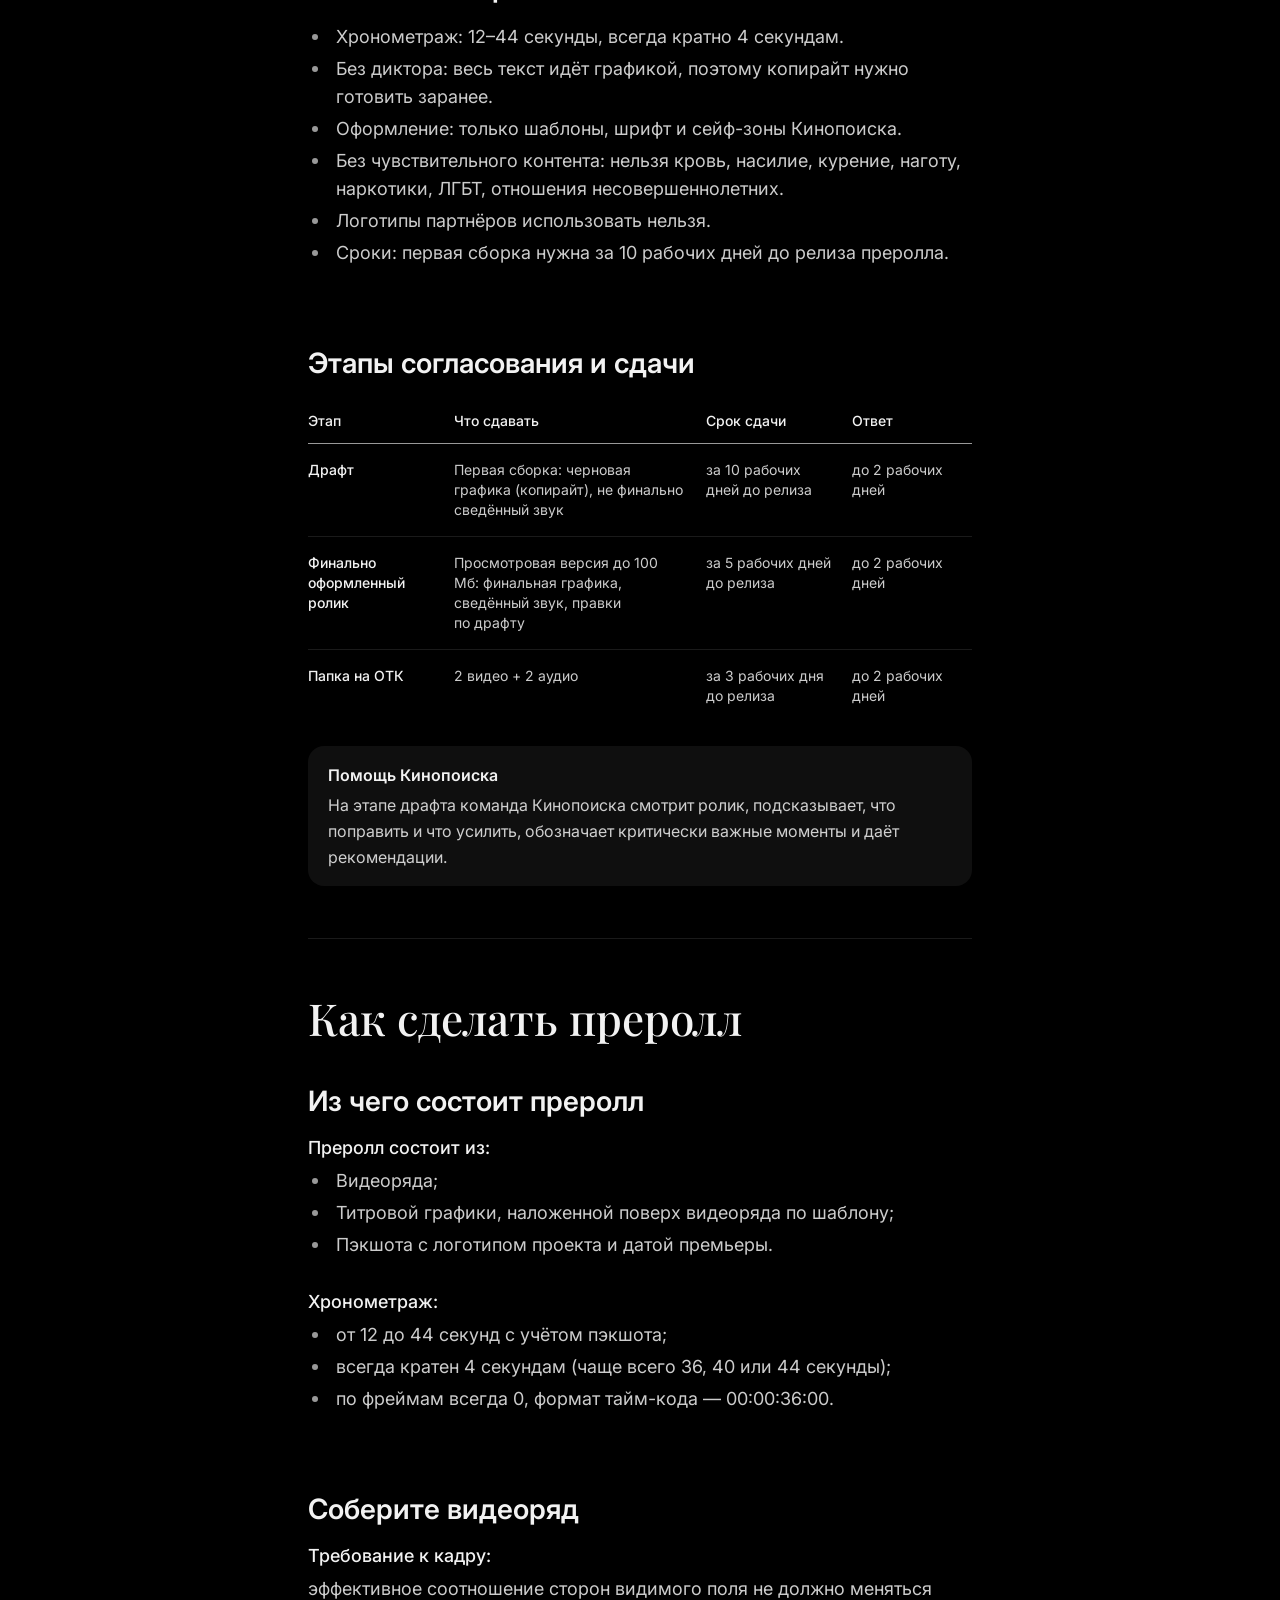
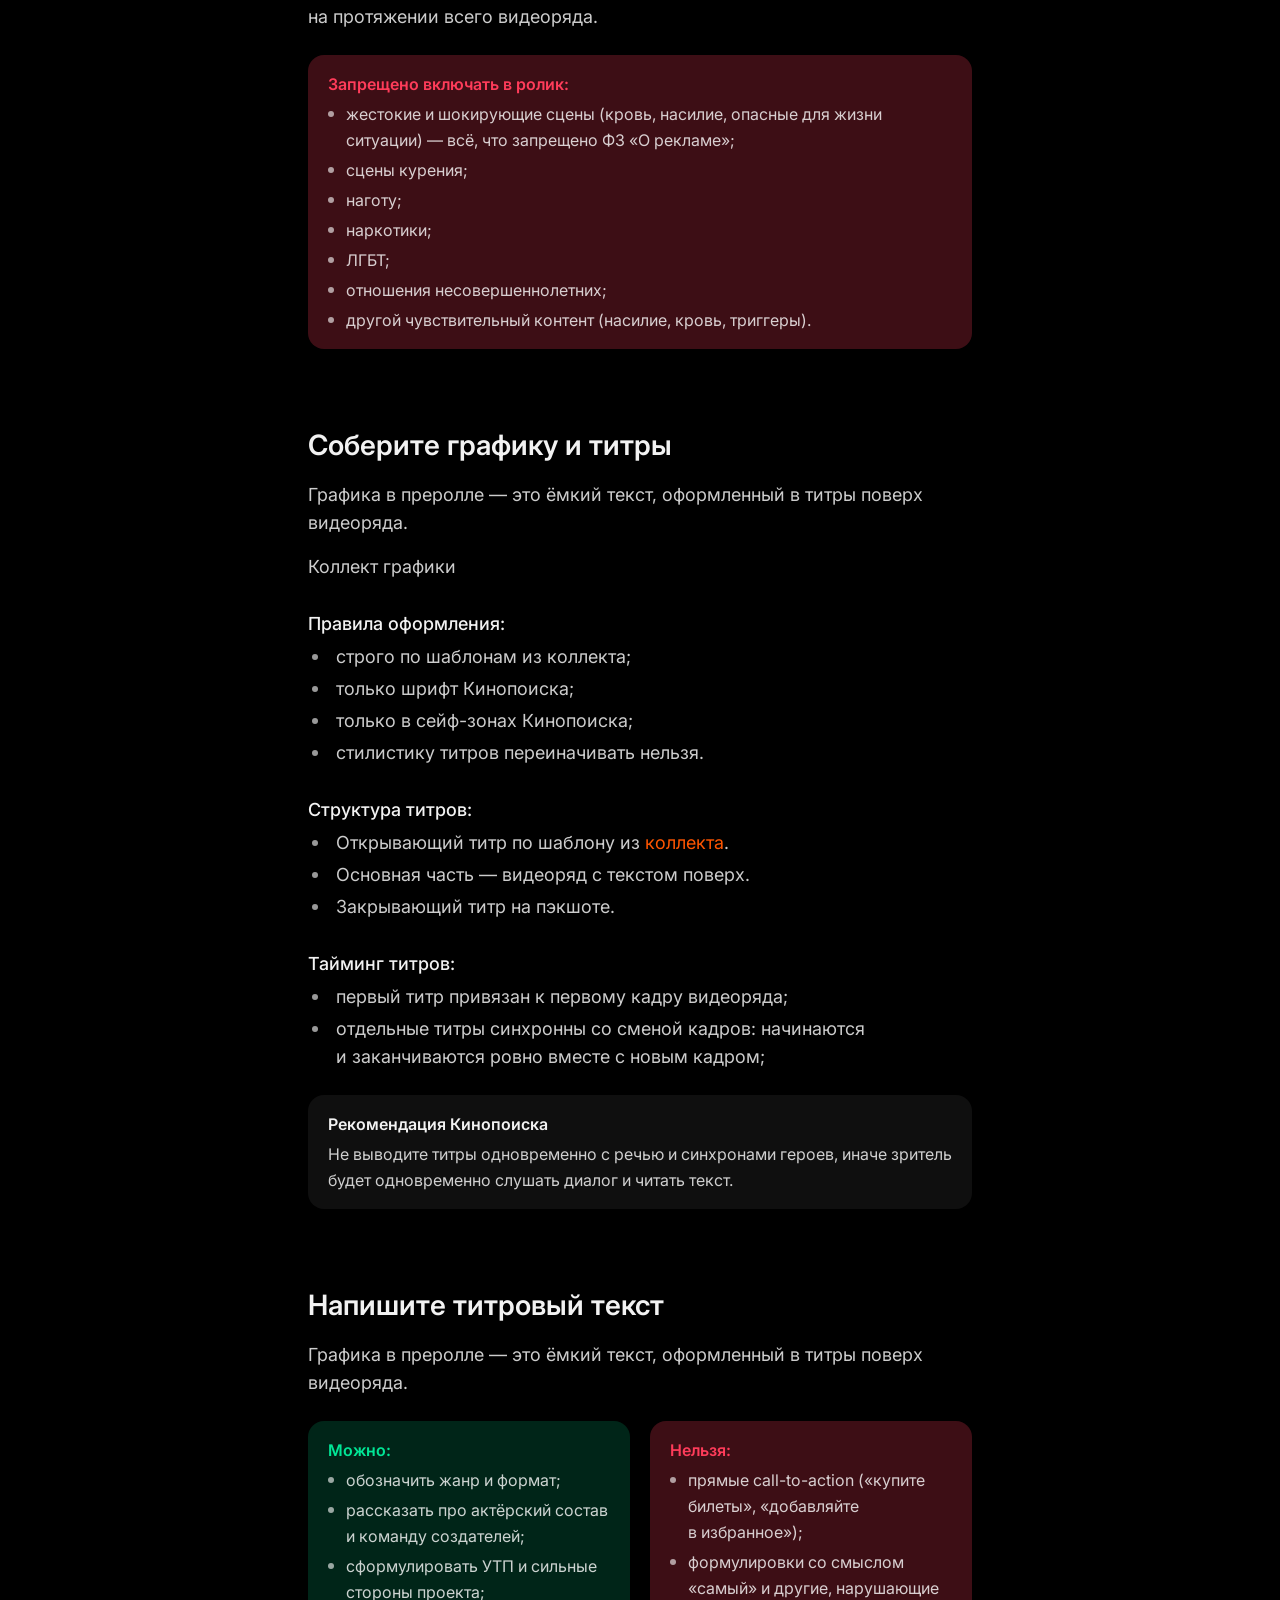
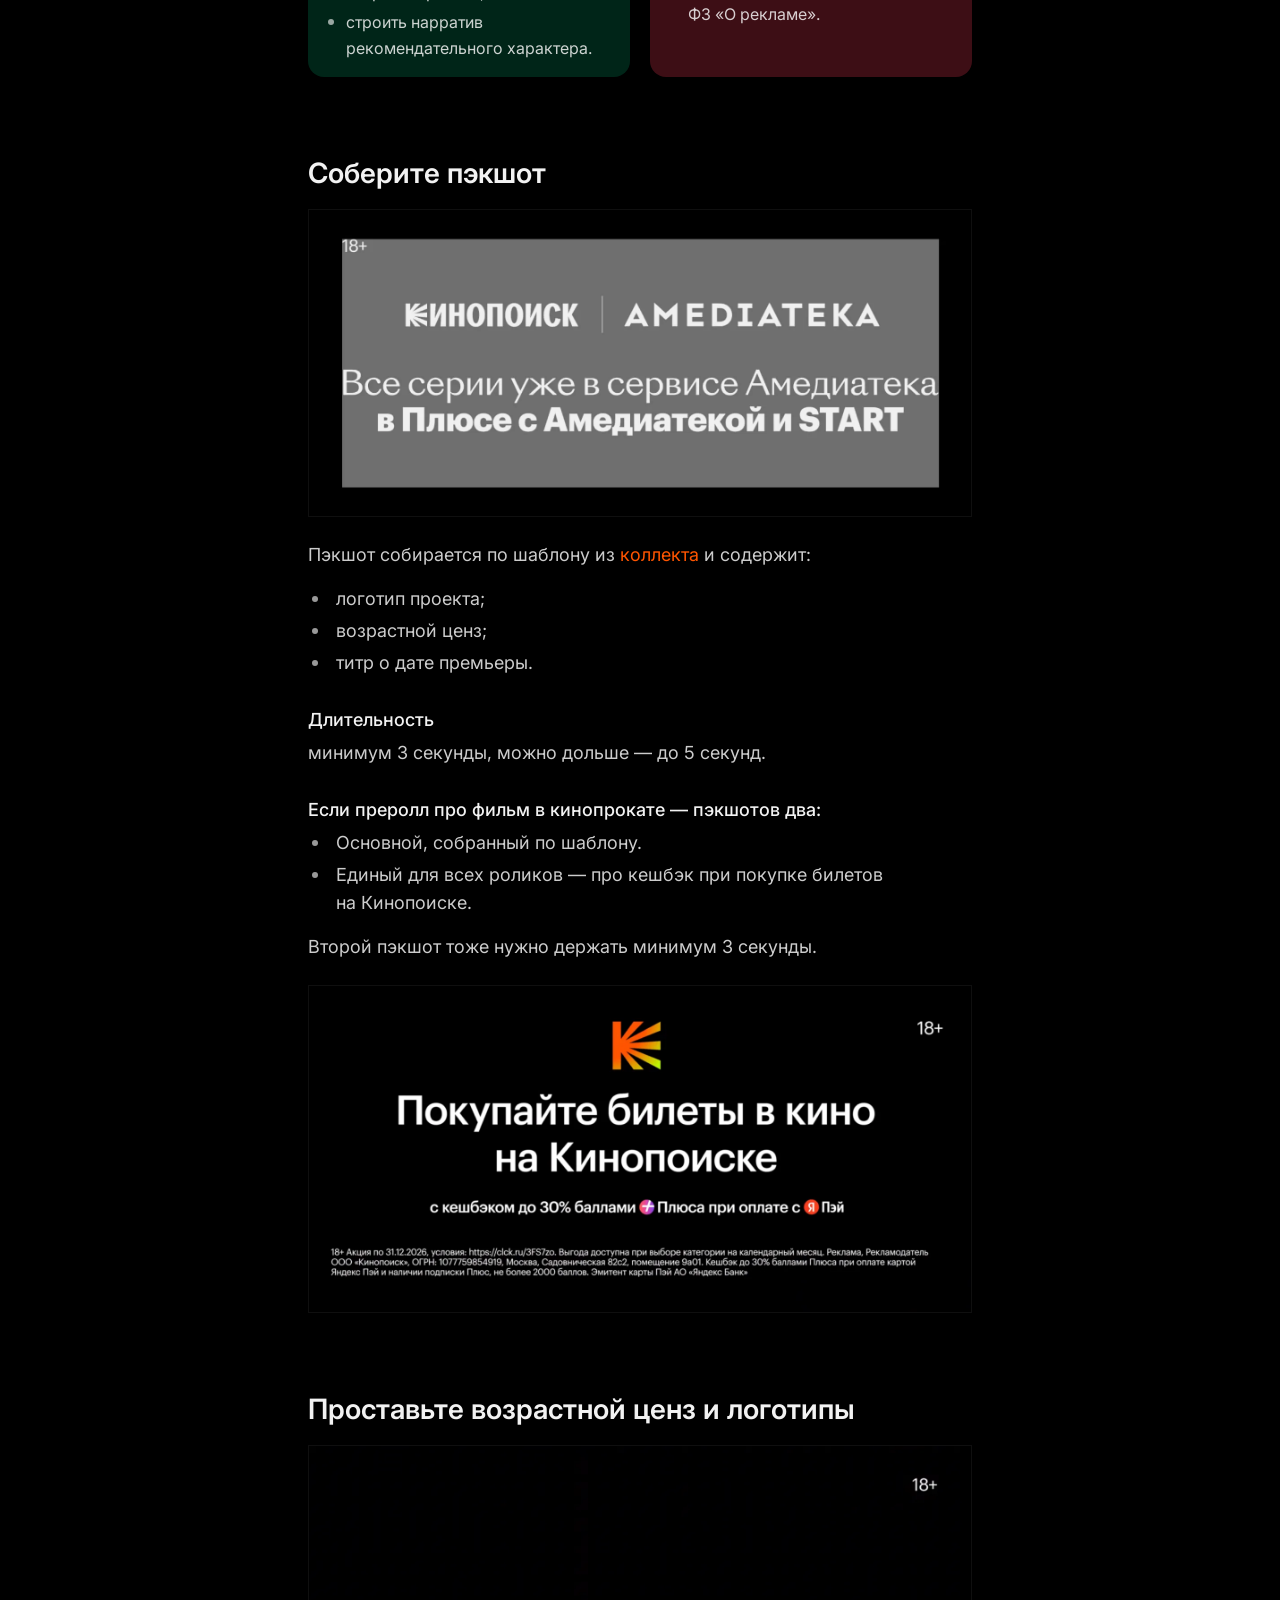
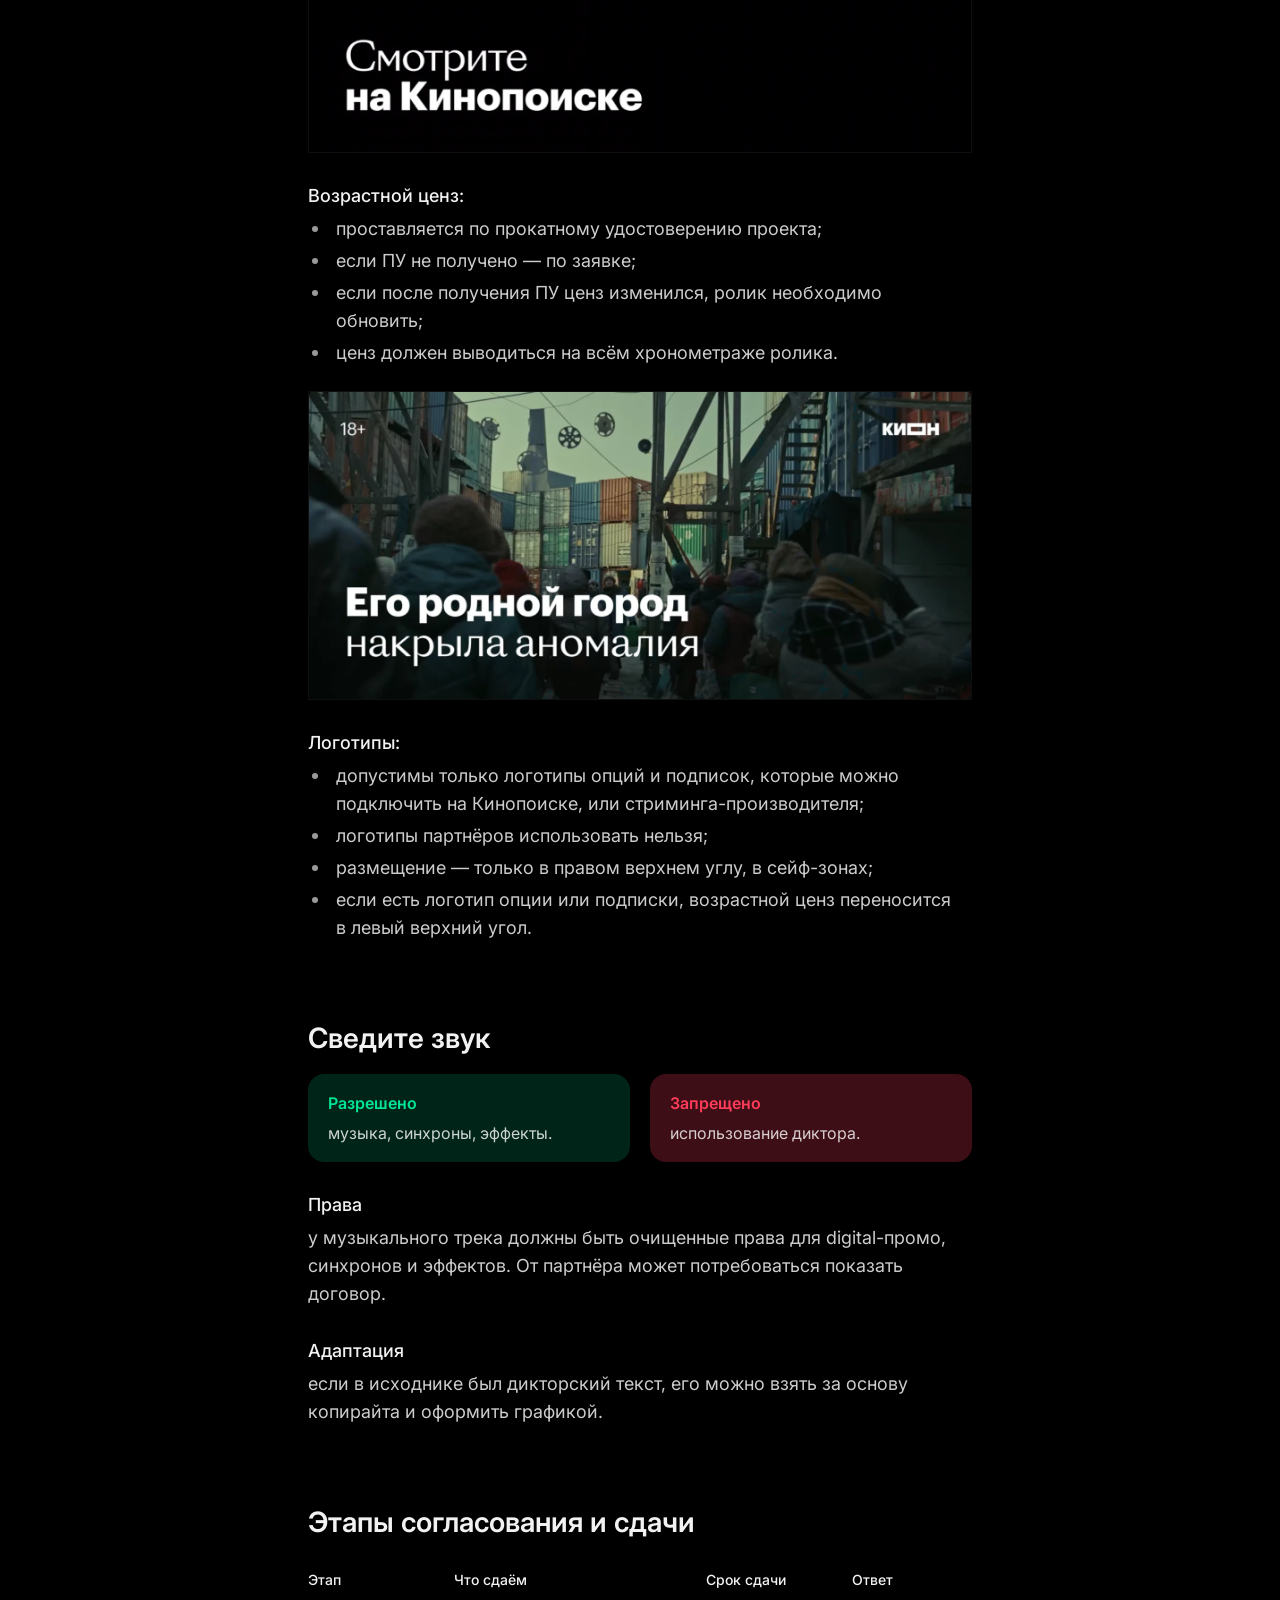
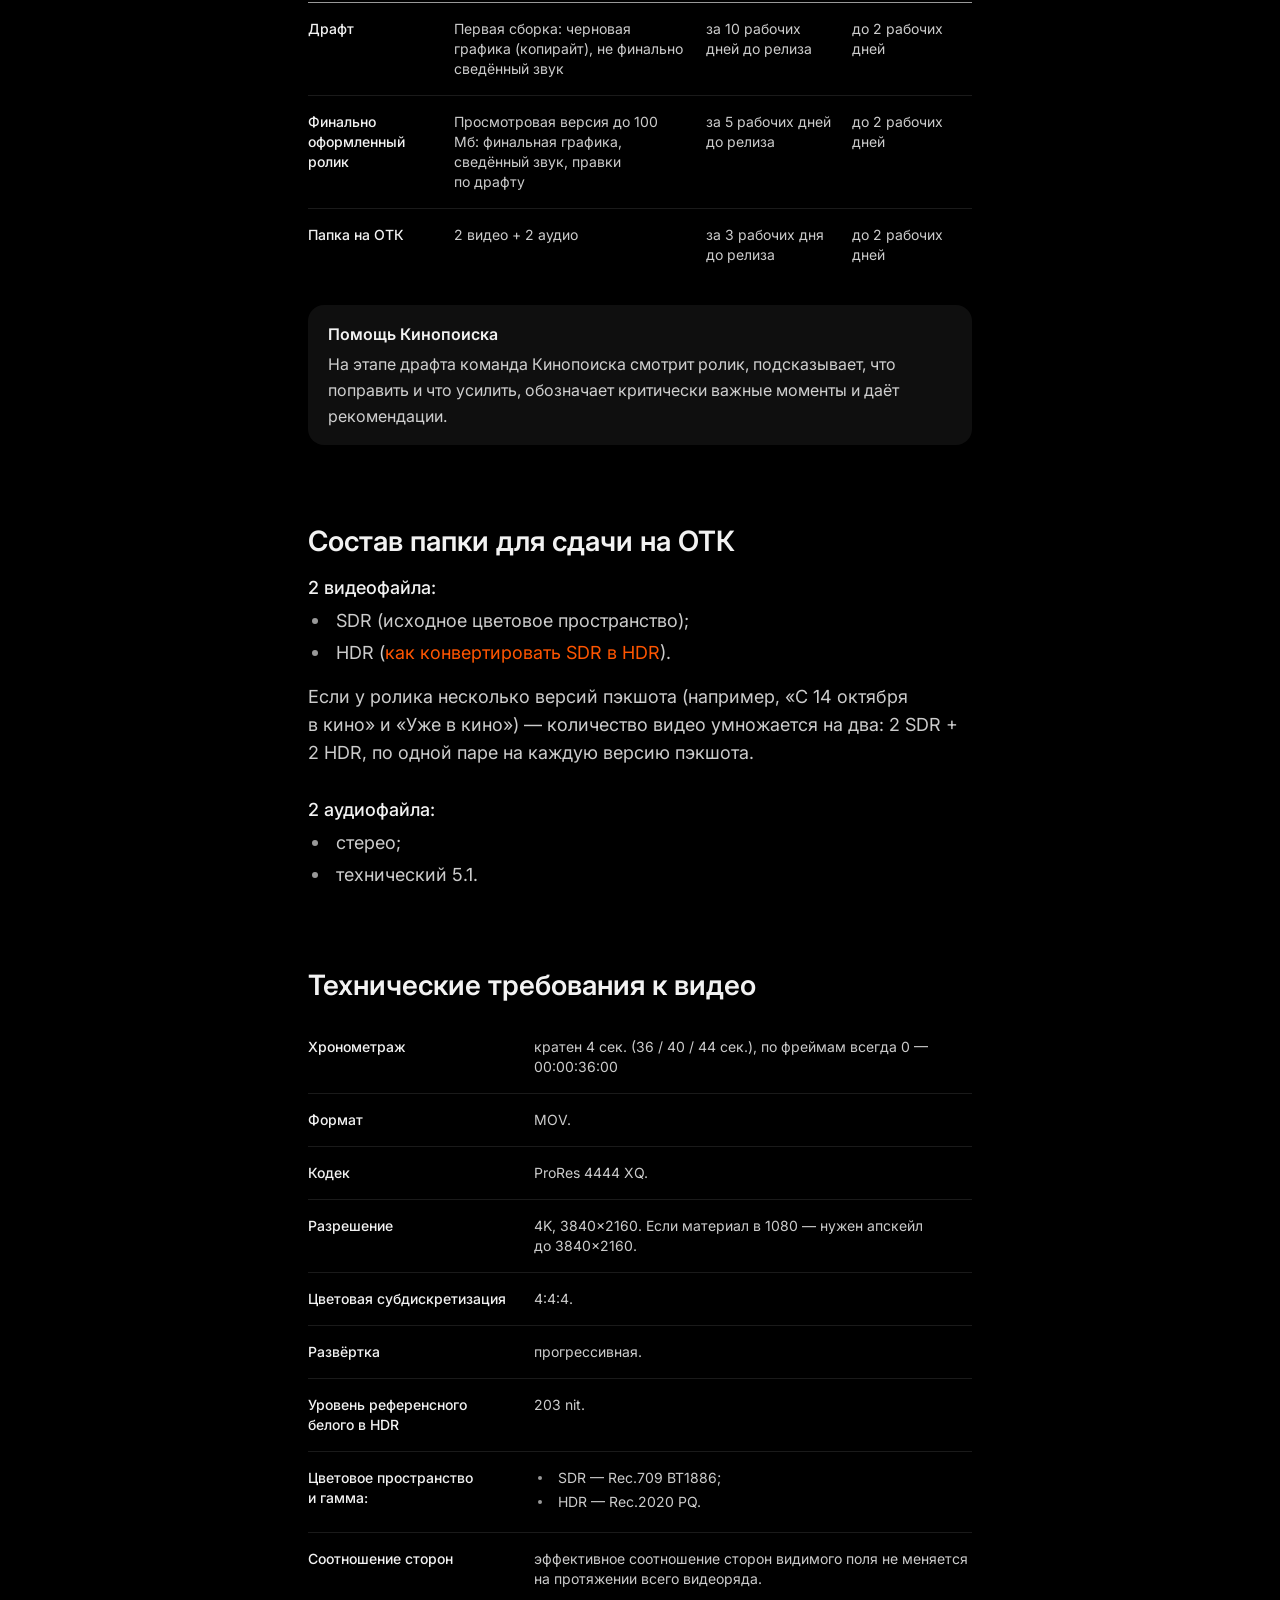
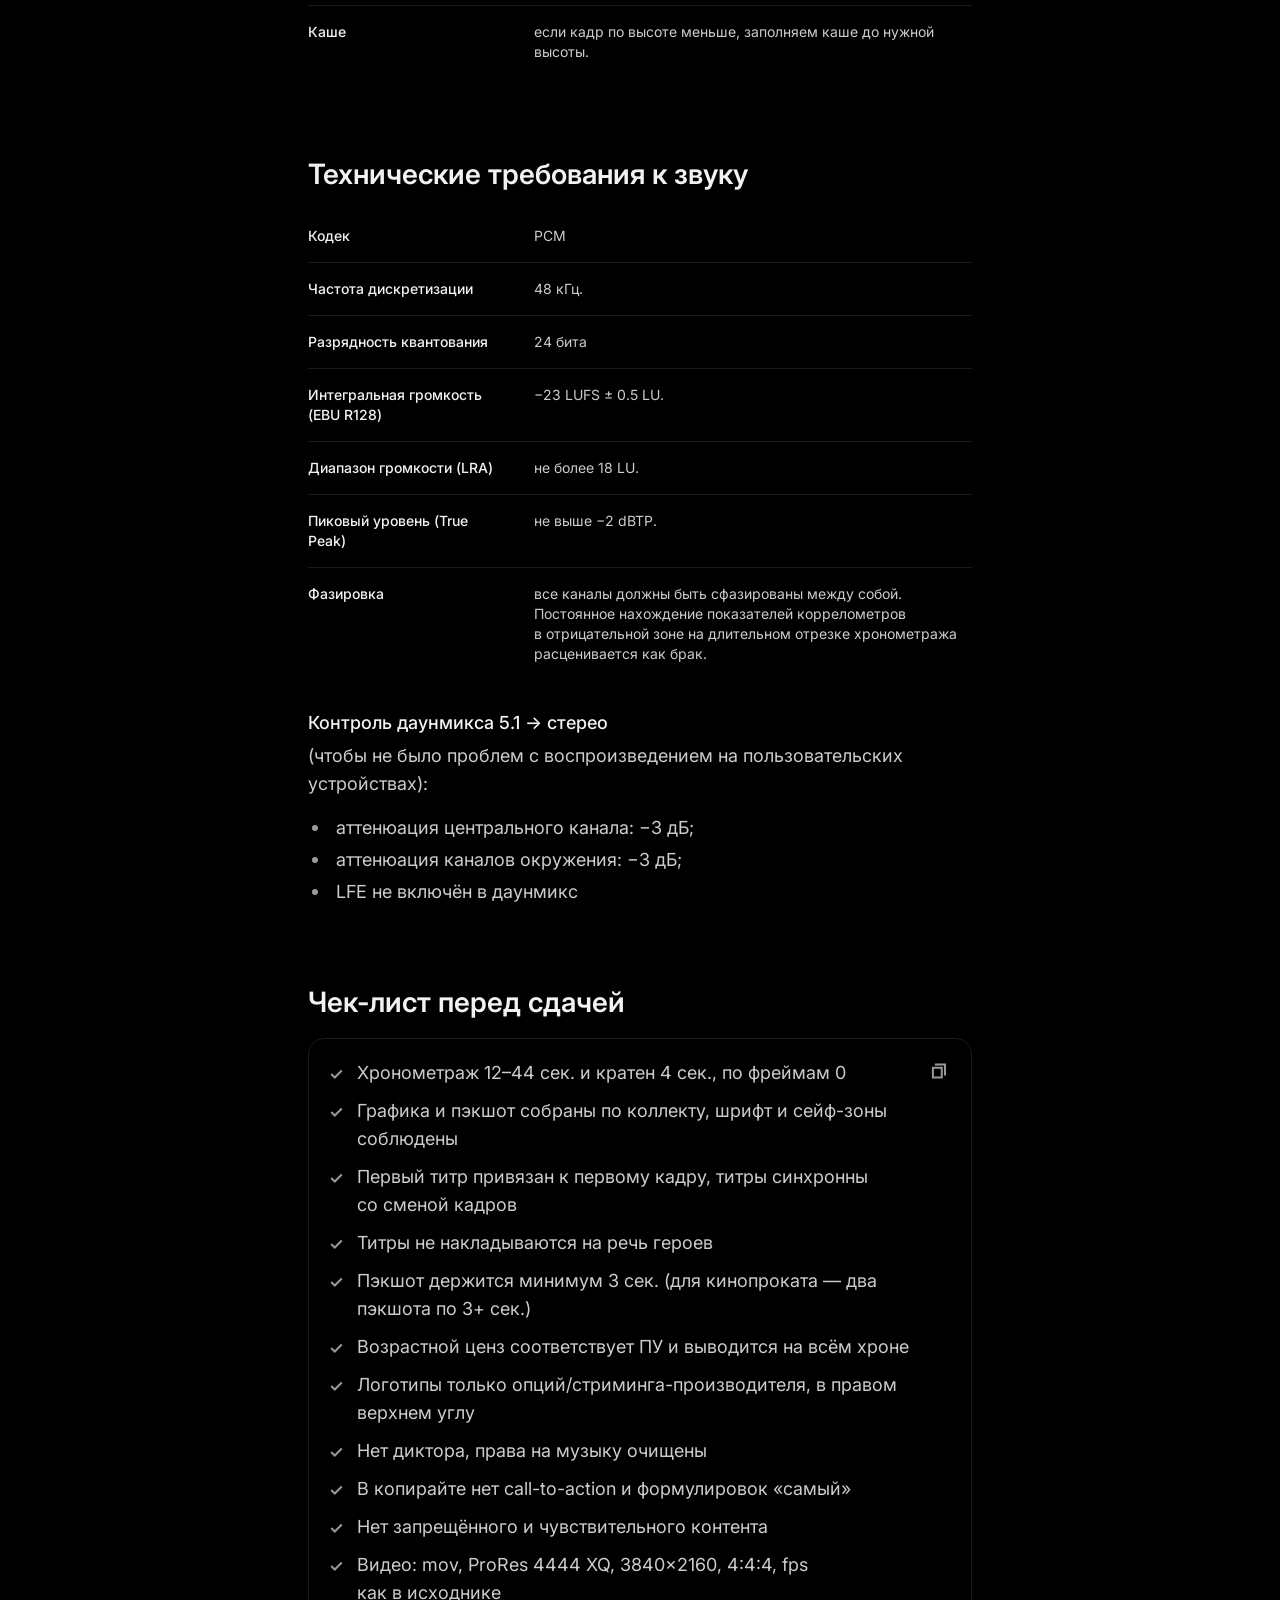
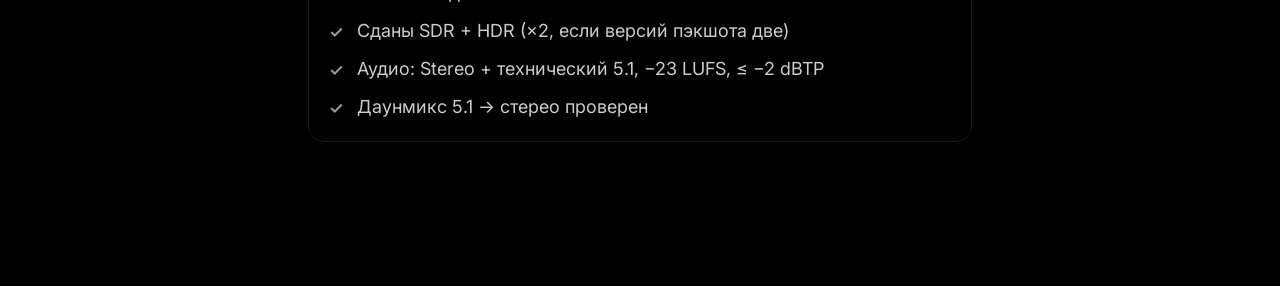
==== commit 11b736c8: "Меню без плашки, левый край по логотипу" ====
--- a/index.html
+++ b/index.html
@@ -30,7 +30,7 @@
   <link rel="preconnect" href="https://fonts.googleapis.com">
   <link rel="preconnect" href="https://fonts.gstatic.com" crossorigin>
   <link rel="stylesheet" href="https://fonts.googleapis.com/css2?family=Inter:wght@400;500;600&amp;family=Playfair+Display:wght@400;500&amp;display=swap">
-  <link rel="stylesheet" href="assets/css/style.css?v=35650f7a">
+  <link rel="stylesheet" href="assets/css/style.css?v=dcb2b06d">
 </head>
 <body>
   <div class="layout">
--- a/assets/css/style.css
+++ b/assets/css/style.css
@@ -213,10 +213,9 @@
   html[data-theme-switching] {
     --fade: 0s;
   }
-  /* плашку меню и приклеенный заголовок снимаем с перехода только парой:
-     если поедет одна из них, заголовок снова проявится */
+  /* фон страницы и приклеенный заголовок снимаем с перехода только парой:
+     поедет одна из коробок — заголовок снова проявится прямоугольником */
   body,
-  .nav-groups,
   .nav-group__title {
     transition: none;
   }
@@ -370,27 +369,15 @@
    отзываются только цветом, а текущая страница забирает плашку и полосу-акцент
    слева. Ритм там же: строка 28, шаг 32, скругление 4. Цвета — наши токены. */
 
-/* меню лежит на плашке, как в доке Shopify: у них так отделена колонка
-   навигации от белой страницы. Отбивки оттуда же — 8 по краям, 12 снизу;
-   на эти 8 сдвинуты влево внутренние отступы пунктов, поэтому строки стоят
-   там же, где стояли, и длинные названия по-прежнему влезают в одну строку */
+/* Плашки под меню нет: колонка стоит прямо на фоне страницы, и её левый край
+   совпадает с левым краем логотипа. Отбивок у неё поэтому тоже нет — те 8,
+   что были внутренними у плашки, вернулись пунктам, чтобы строки не поехали
+   относительно друг друга. */
 .nav-groups {
   /* добирает всю свободную высоту колонки и тянется до конца страницы;
      если пунктов станет больше окна, flex не даст ей сжаться — вместо этого
      заскроллится сама колонка */
   flex: 1;
-  /* Заливка непрозрачная, хотя по цвету это те же 6% поверх фона. Так надо
-     из-за приклеенного заголовка группы: он обязан быть непрозрачным и должен
-     совпадать с плашкой в любой момент, в том числе пока идёт смена темы.
-     Полупрозрачная плашка смешивается с фоном body, а тот перекрашивается
-     не мгновенно, — совпадение приходилось бы вычислять, и оно разъезжалось.
-     Непрозрачный цвет у обеих коробок один и тот же и едет по одной кривой,
-     поэтому совпадение держится само, без подгонки. Значение снято с
-     отрисованной плашки пипеткой, а не посчитано: слои округляют альфу. */
-  background: var(--surface-card-solid);
-  transition: background-color var(--fade) ease;
-  border-radius: var(--radius-surface);
-  padding: 8px 8px 12px;
 }
 
 /* 8 между группами */
@@ -404,26 +391,26 @@
 
 /* название группы липнет к верху колонки: в длинном меню видно, в каком
    разделе едешь. Липкому нужен непрозрачный фон, иначе пункты просвечивают
-   сквозь него насквозь — берём двойник плашки, на которой он лежит: сама
-   плашка полупрозрачная и сложилась бы с собственной копией. */
+   сквозь него насквозь. */
 .nav-group__title {
   position: sticky;
   top: 0;
   z-index: 2;
   display: block;
-  padding: 6px 4px 6px 8px;
+  /* слева 0: левый край названий разделов совпадает с левым краем логотипа */
+  padding: 6px 4px 6px 0;
   margin: 0;
   /* Заголовок приклеен и обязан быть непрозрачным — иначе список проезжал бы
-     сквозь него. На фоне плашки его при этом быть не должно, поэтому цвет и
-     переход у него ровно те же, что у самой плашки: одно значение, одна кривая,
-     одна длительность. Совпадение тогда не вычисляется и не подгоняется — оно
-     выполняется само в любой момент, даже посреди смены темы.
-     Раньше здесь стоял подобранный под плашку непрозрачный цвет, а плашка была
-     полупрозрачной. В покое сходилось, но при переключении темы плашка ехала
-     вместе с фоном страницы, а заголовок — по своей кривой, и он вспыхивал
-     прямоугольником. Любая правка цвета или перехода — только парой с
-     .nav-groups. */
-  background: var(--surface-card-solid);
+     сквозь него. Видно его при этом быть не должно, поэтому берём тот же
+     токен и тот же переход, что у страницы, на которой он лежит: одно
+     значение, одна кривая, одна длительность. Совпадение тогда не вычисляется
+     и не подгоняется — оно выполняется само в любой момент, даже посреди
+     смены темы.
+     Пока под меню была плашка, тем же приёмом заголовок держался за неё, а
+     до того здесь стоял подобранный вручную непрозрачный цвет — и при смене
+     темы заголовок вспыхивал прямоугольником, потому что ехал по своей
+     кривой. Любая правка цвета или перехода — только парой с фоном body. */
+  background: var(--surface);
   transition: background-color var(--fade) ease, color var(--fade) ease;
   border-radius: var(--radius-item);
   font-size: 15px;
@@ -450,12 +437,12 @@
 /* пункт отбит от названия группы на 8 вправо: вложенность видно по левому
    краю строк, а не по лишней вертикальной линии. 14 вместо 15 — в колонке
    220 после такой отбивки длинные названия иначе переносятся в две строки.
-   Слева 16, а не 8: под полосу текущей страницы (3 от края 4) нужно место,
-   иначе она вплотную упирается в первую букву. */
+   Полоса текущей страницы при этом уходит в самое начало строки: восемь
+   на неё и на воздух до буквы делятся ровно пополам. */
 .nav-list a {
   position: relative;
   display: block;
-  padding: 4px 4px 4px 16px;
+  padding: 4px 4px 4px 8px;
   border-radius: var(--radius-item);
   border: 0;
   font-size: 14px;
@@ -482,7 +469,7 @@
   content: "";
   position: absolute;
   top: 4px;
-  left: 4px;
+  left: 0;
   width: 3px;
   height: 20px;
   border-radius: var(--radius-pill);
@@ -1673,8 +1660,8 @@
   .nav-groups {
     display: none;
   }
-  /* отбивку до линии под меню даём снаружи плашки: внутренние 12 снизу
-     принадлежат ей самой и на мобиле не меняются */
+  /* меню развёрнуто над содержимым — отбиваем его от линии, которая колонку
+     закрывает */
   .sidebar.is-open .nav-groups {
     display: block;
     margin-bottom: 24px;
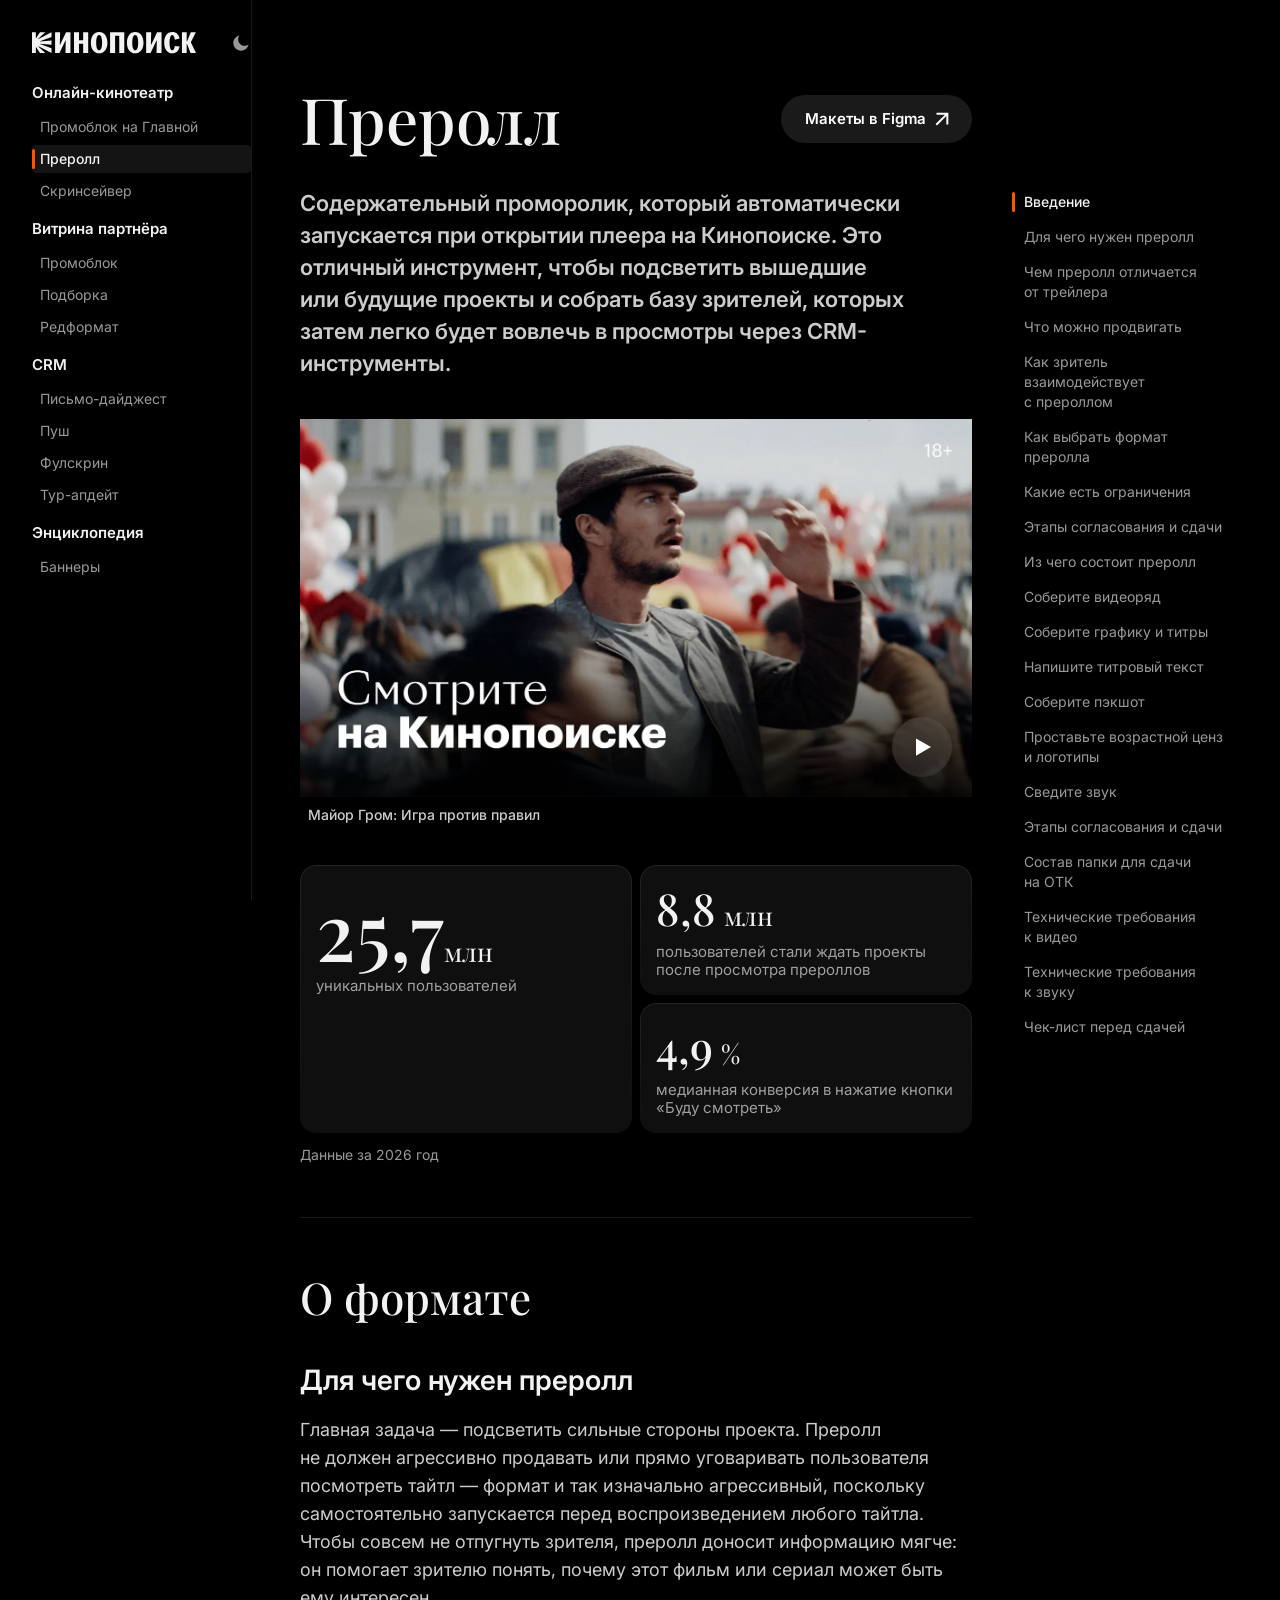
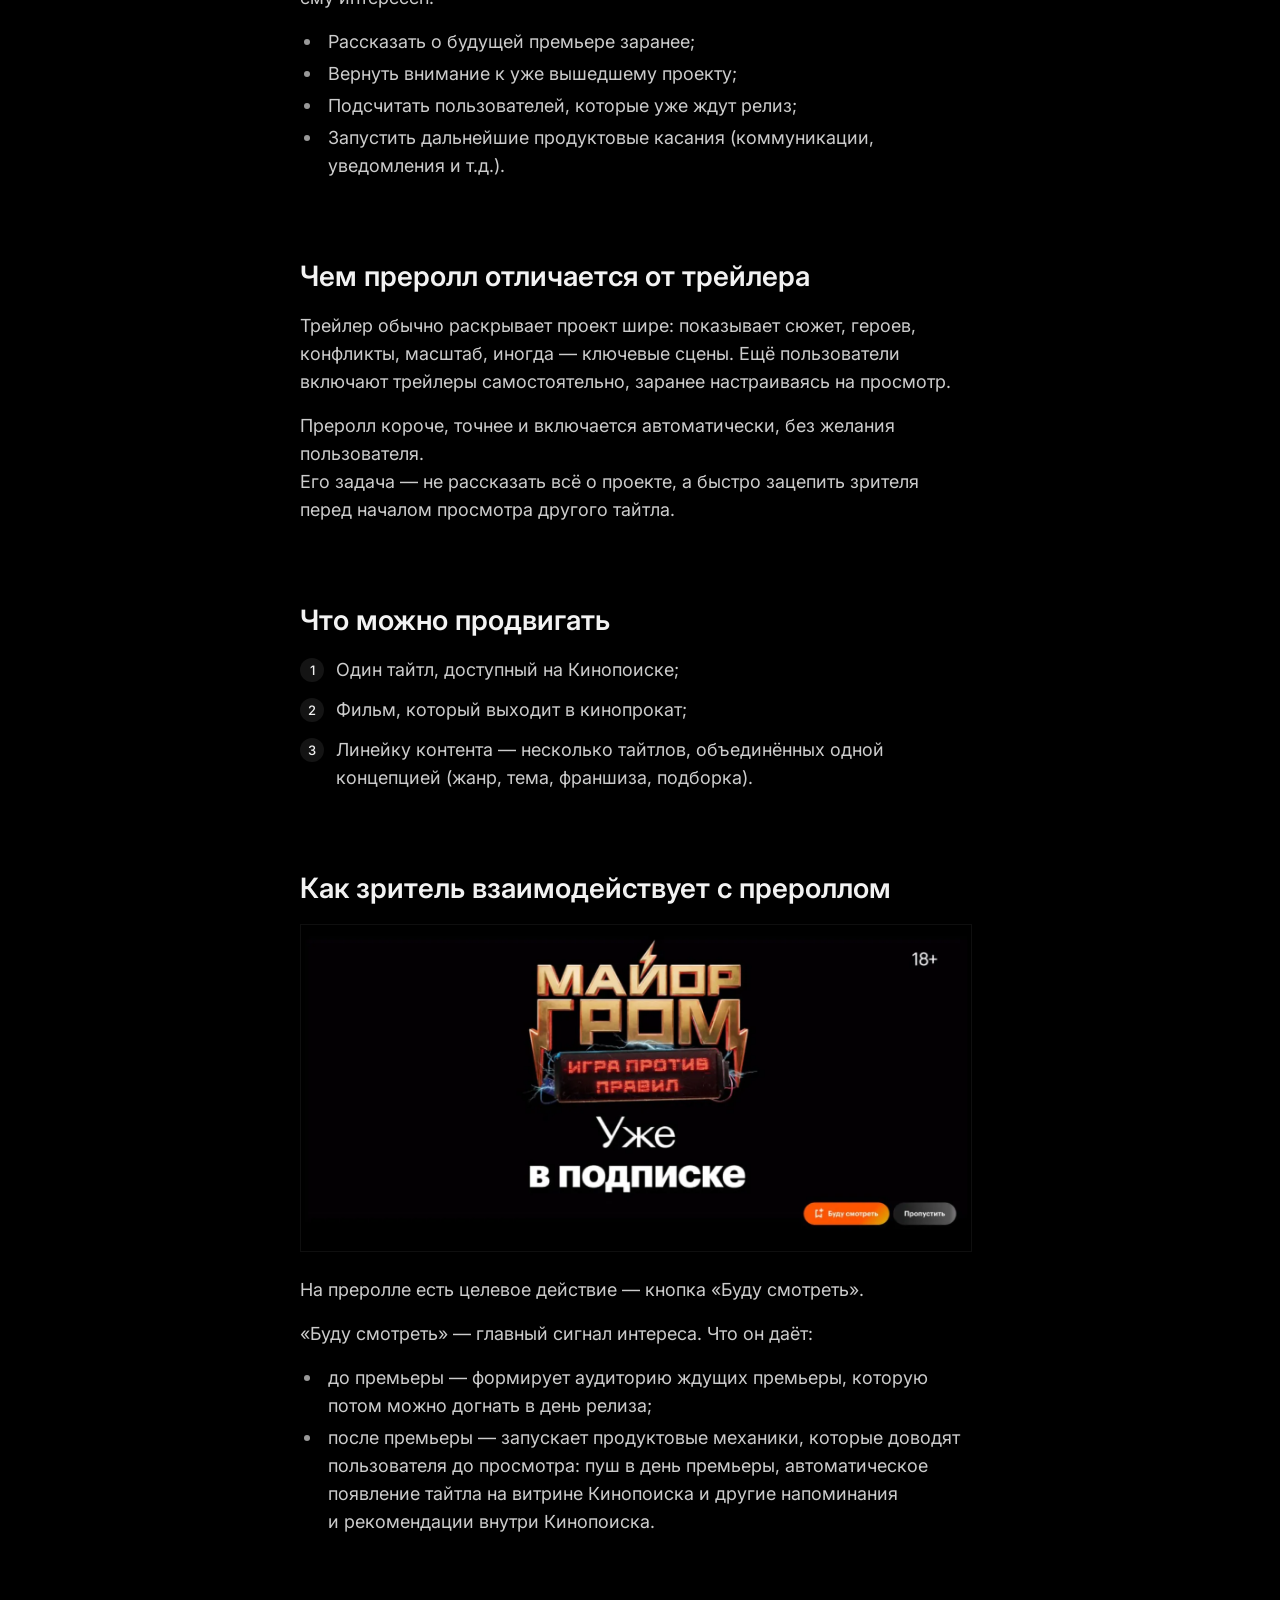
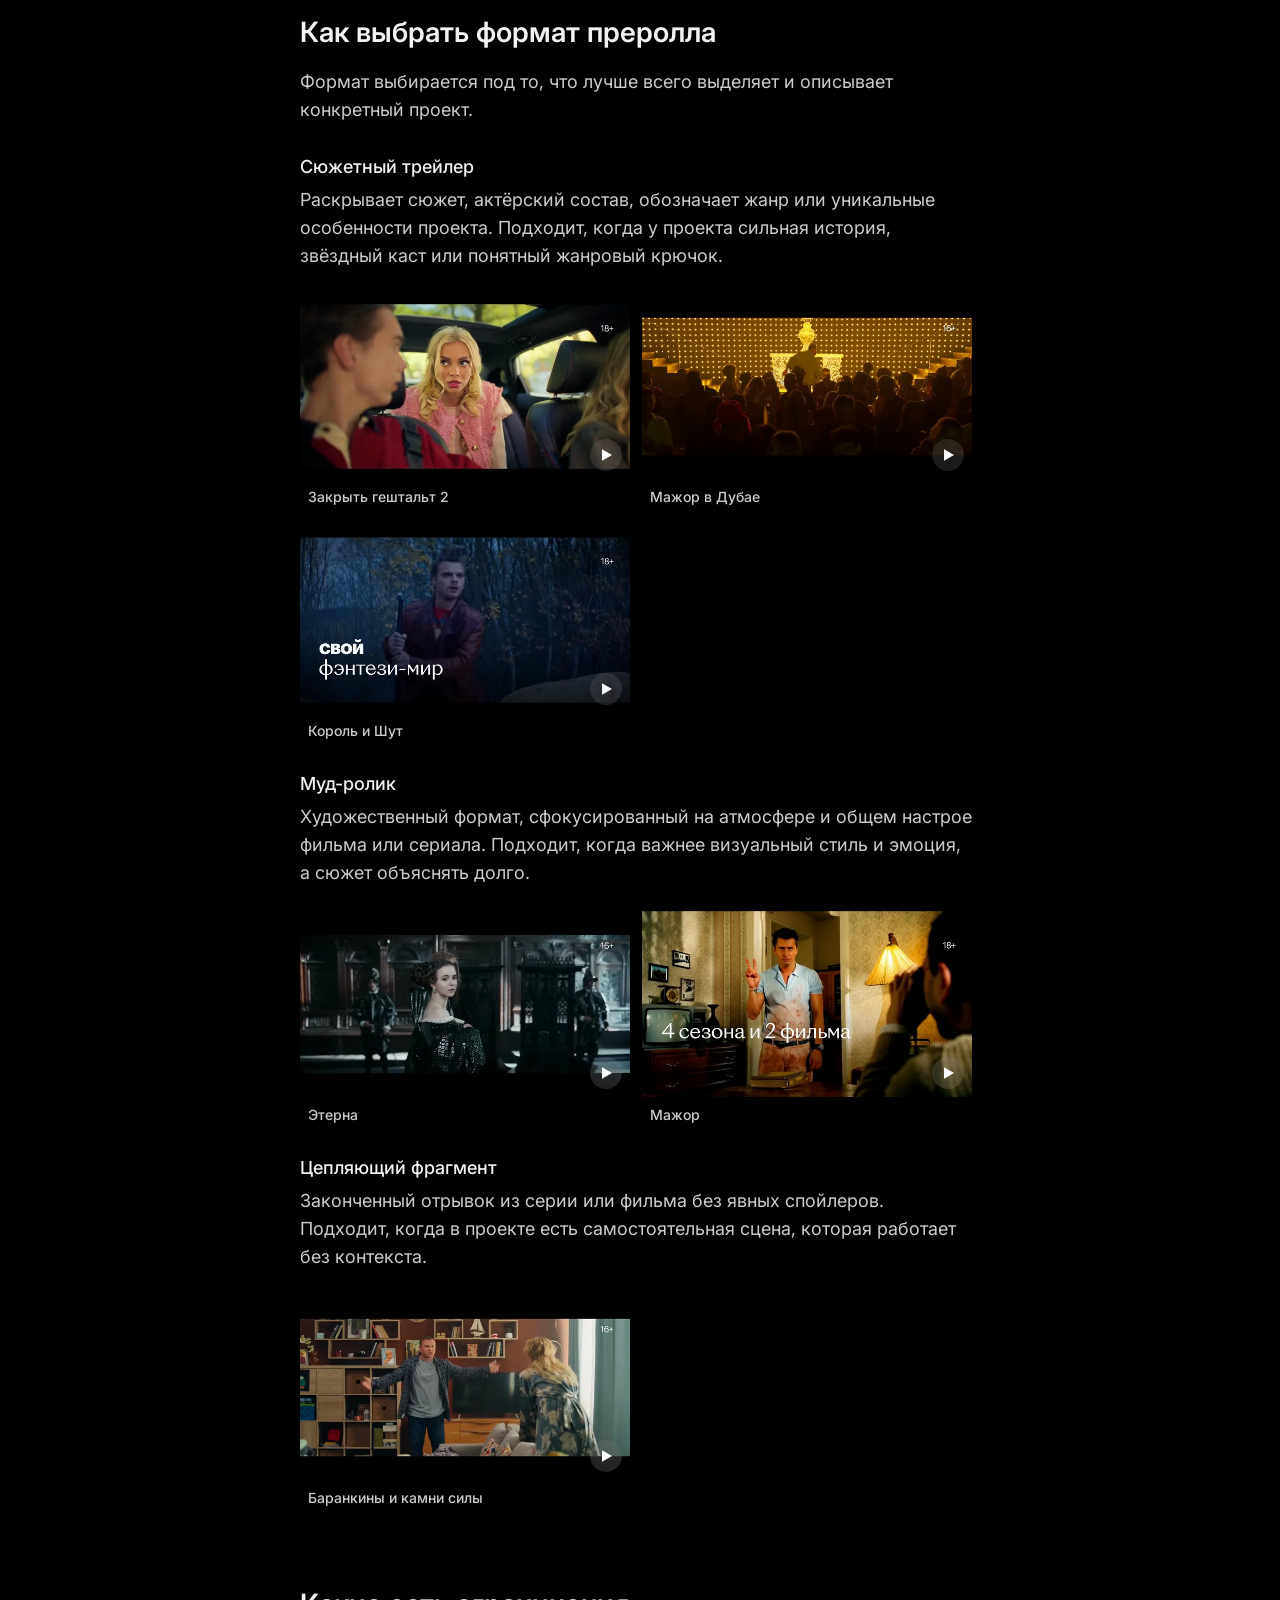
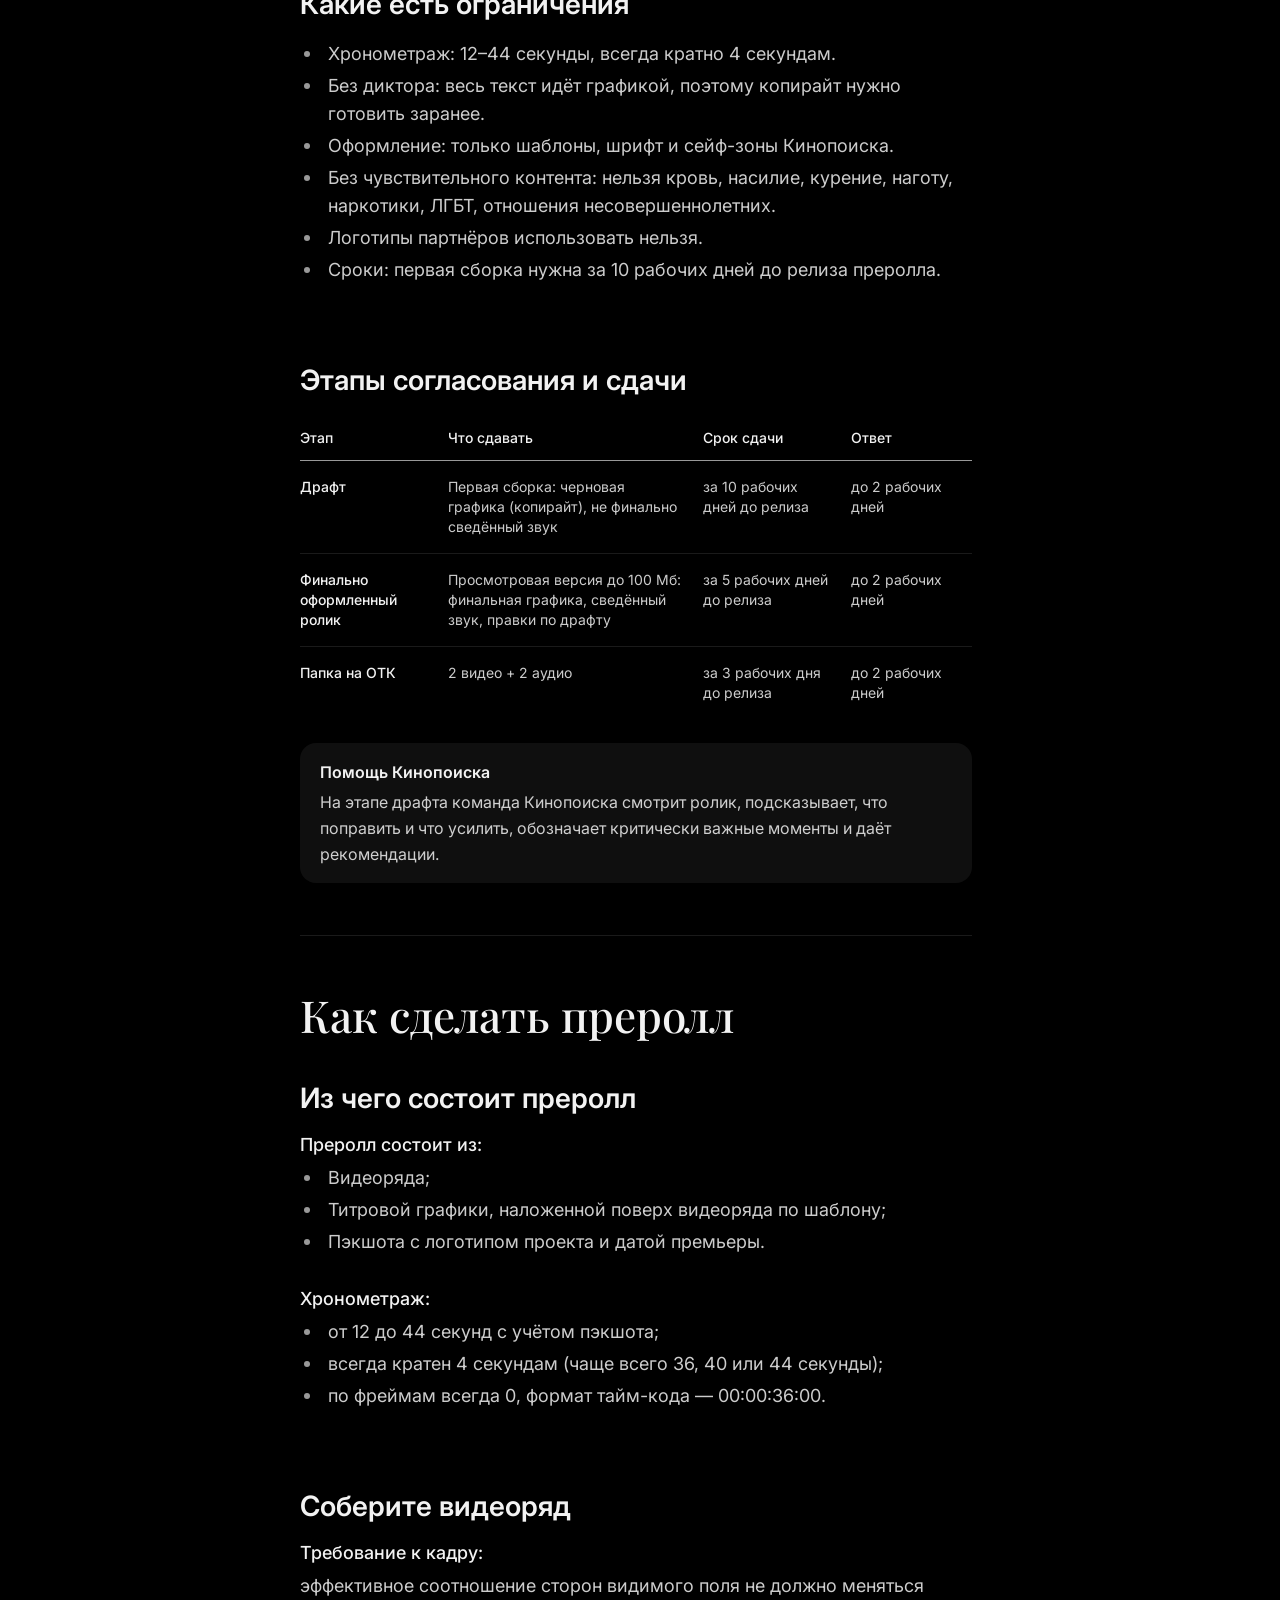
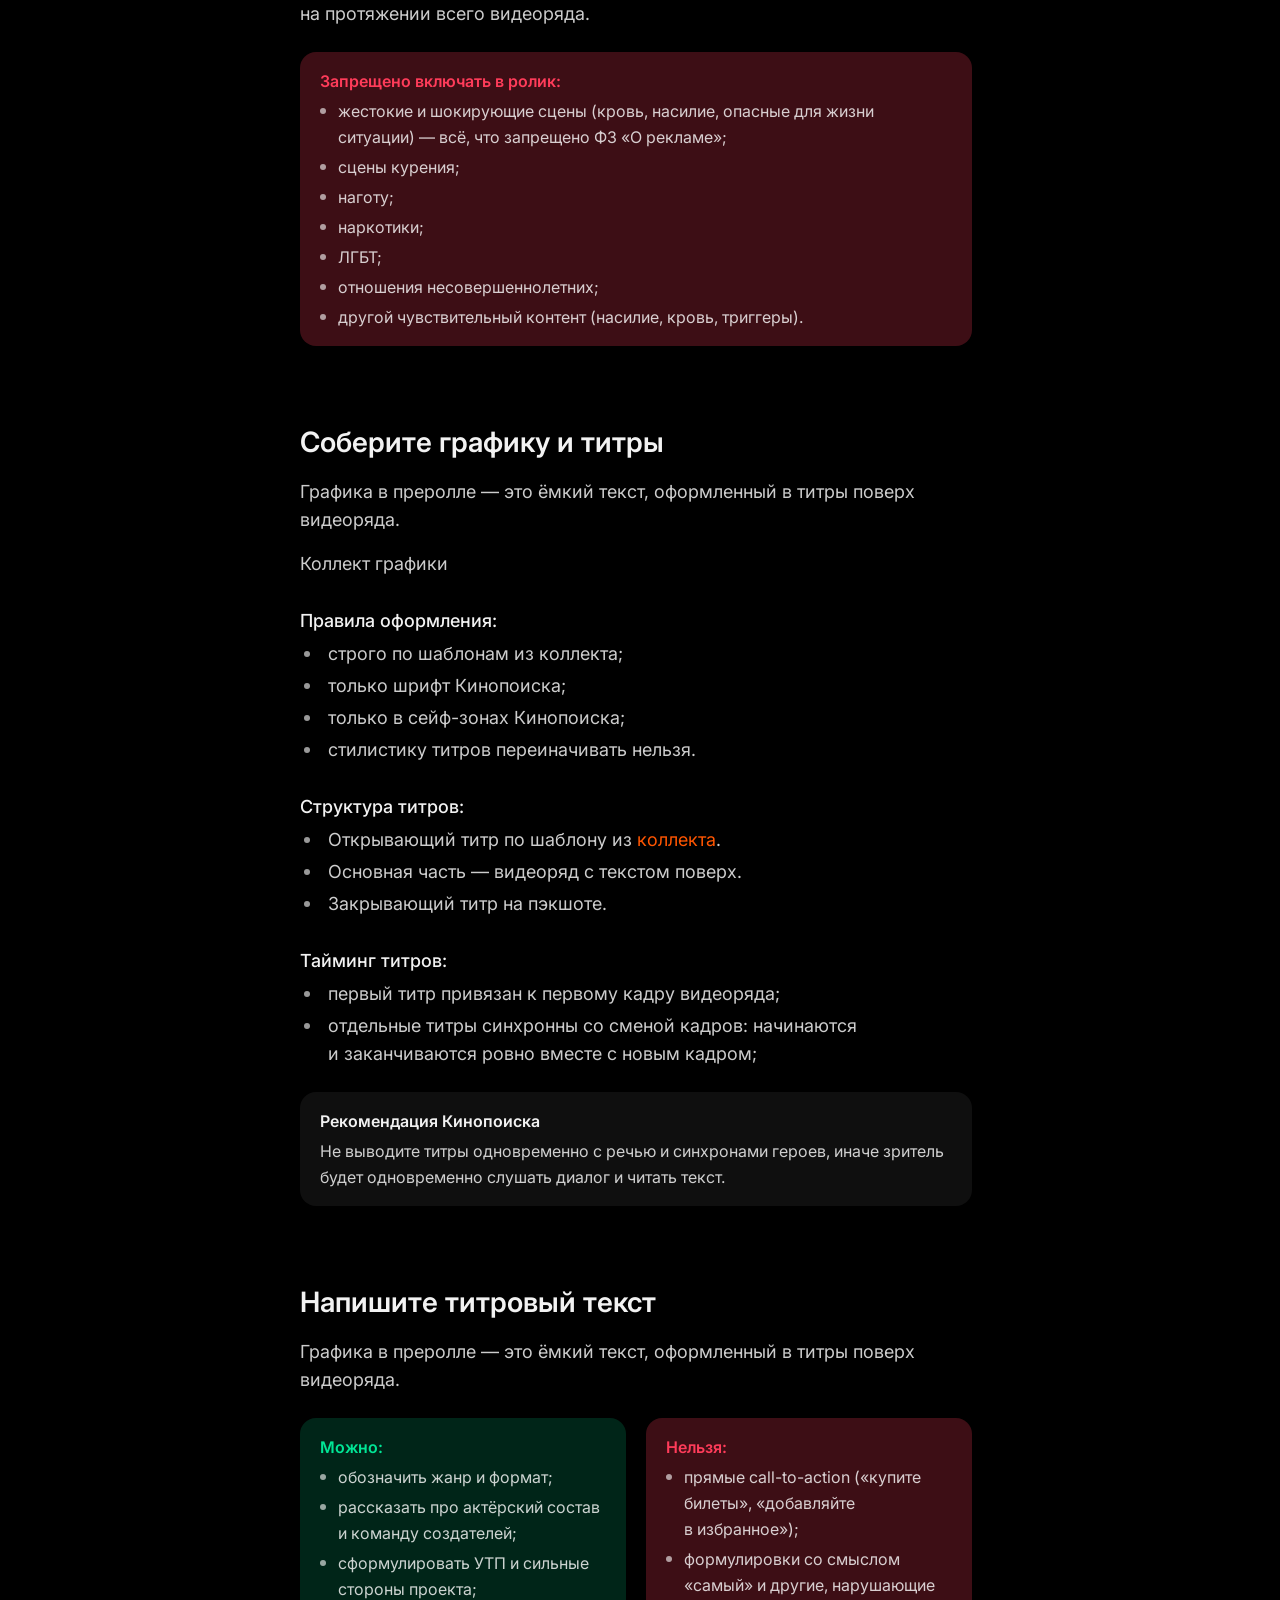
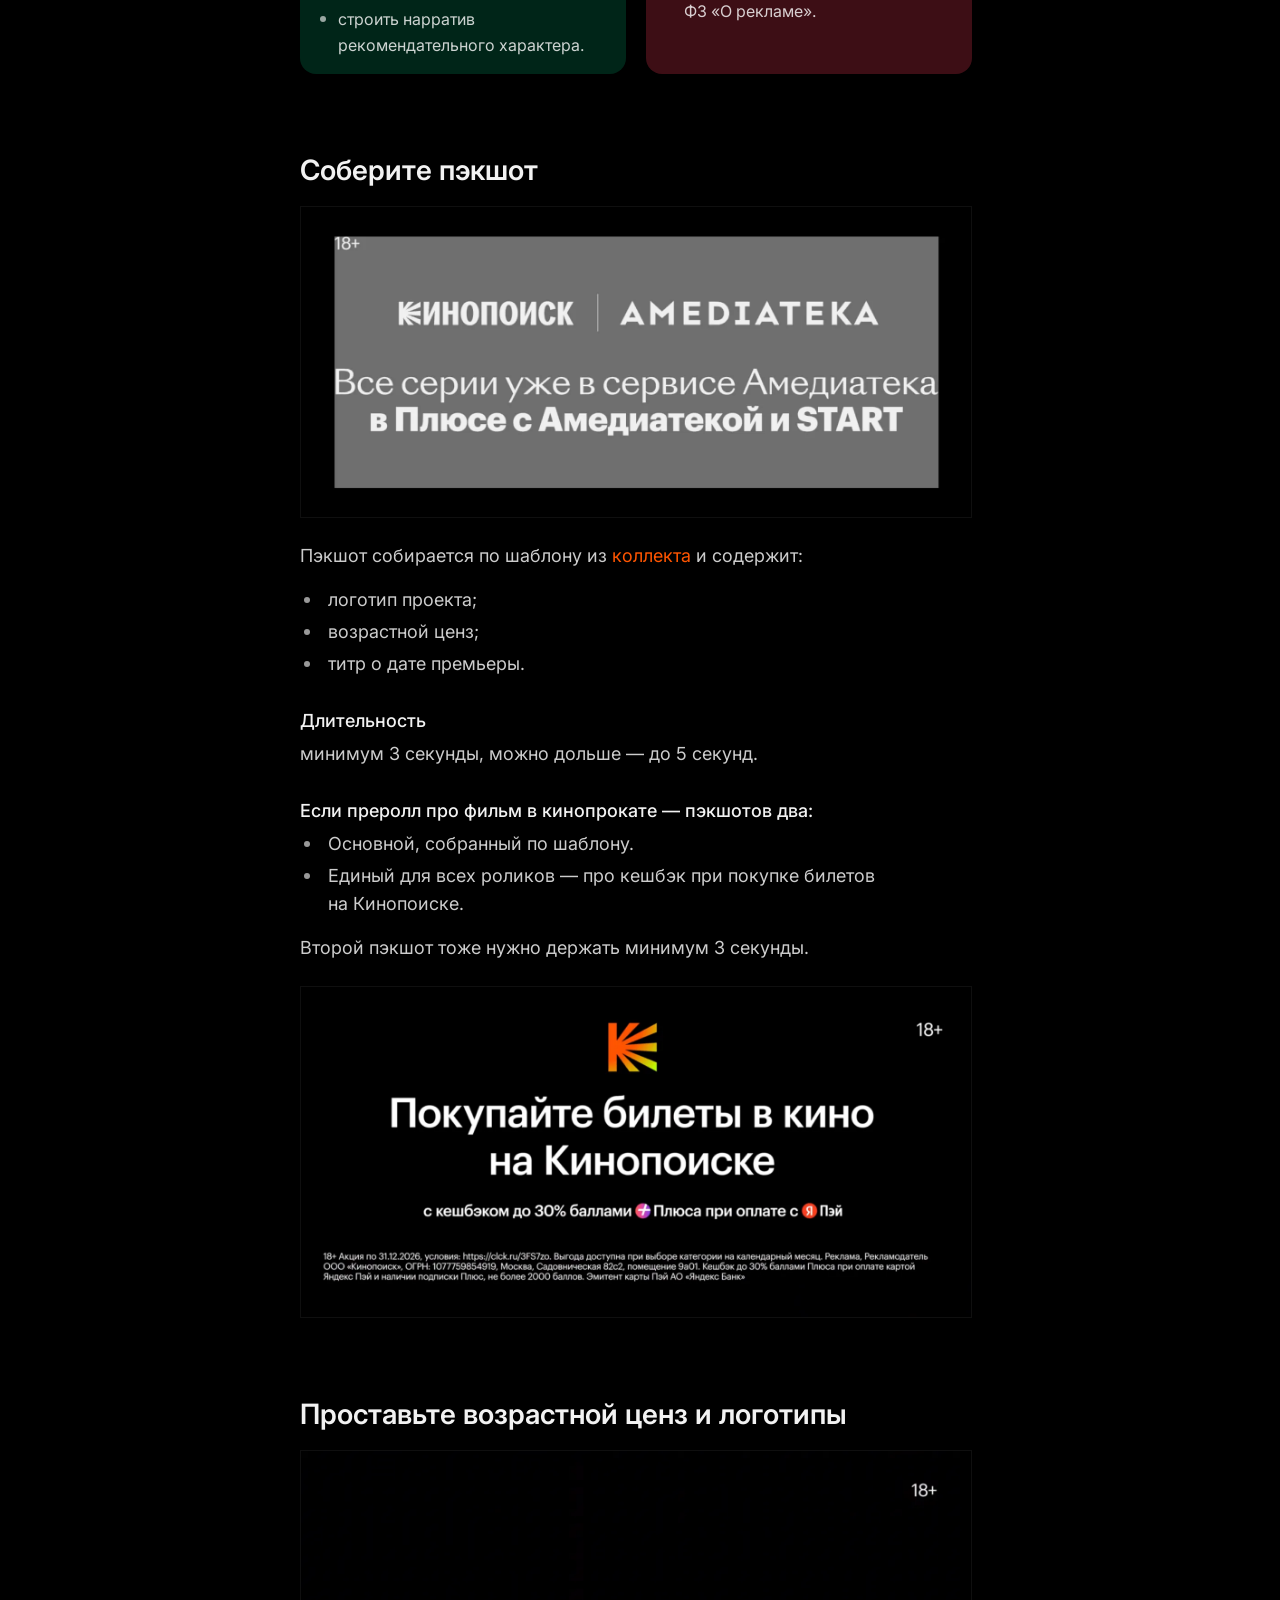
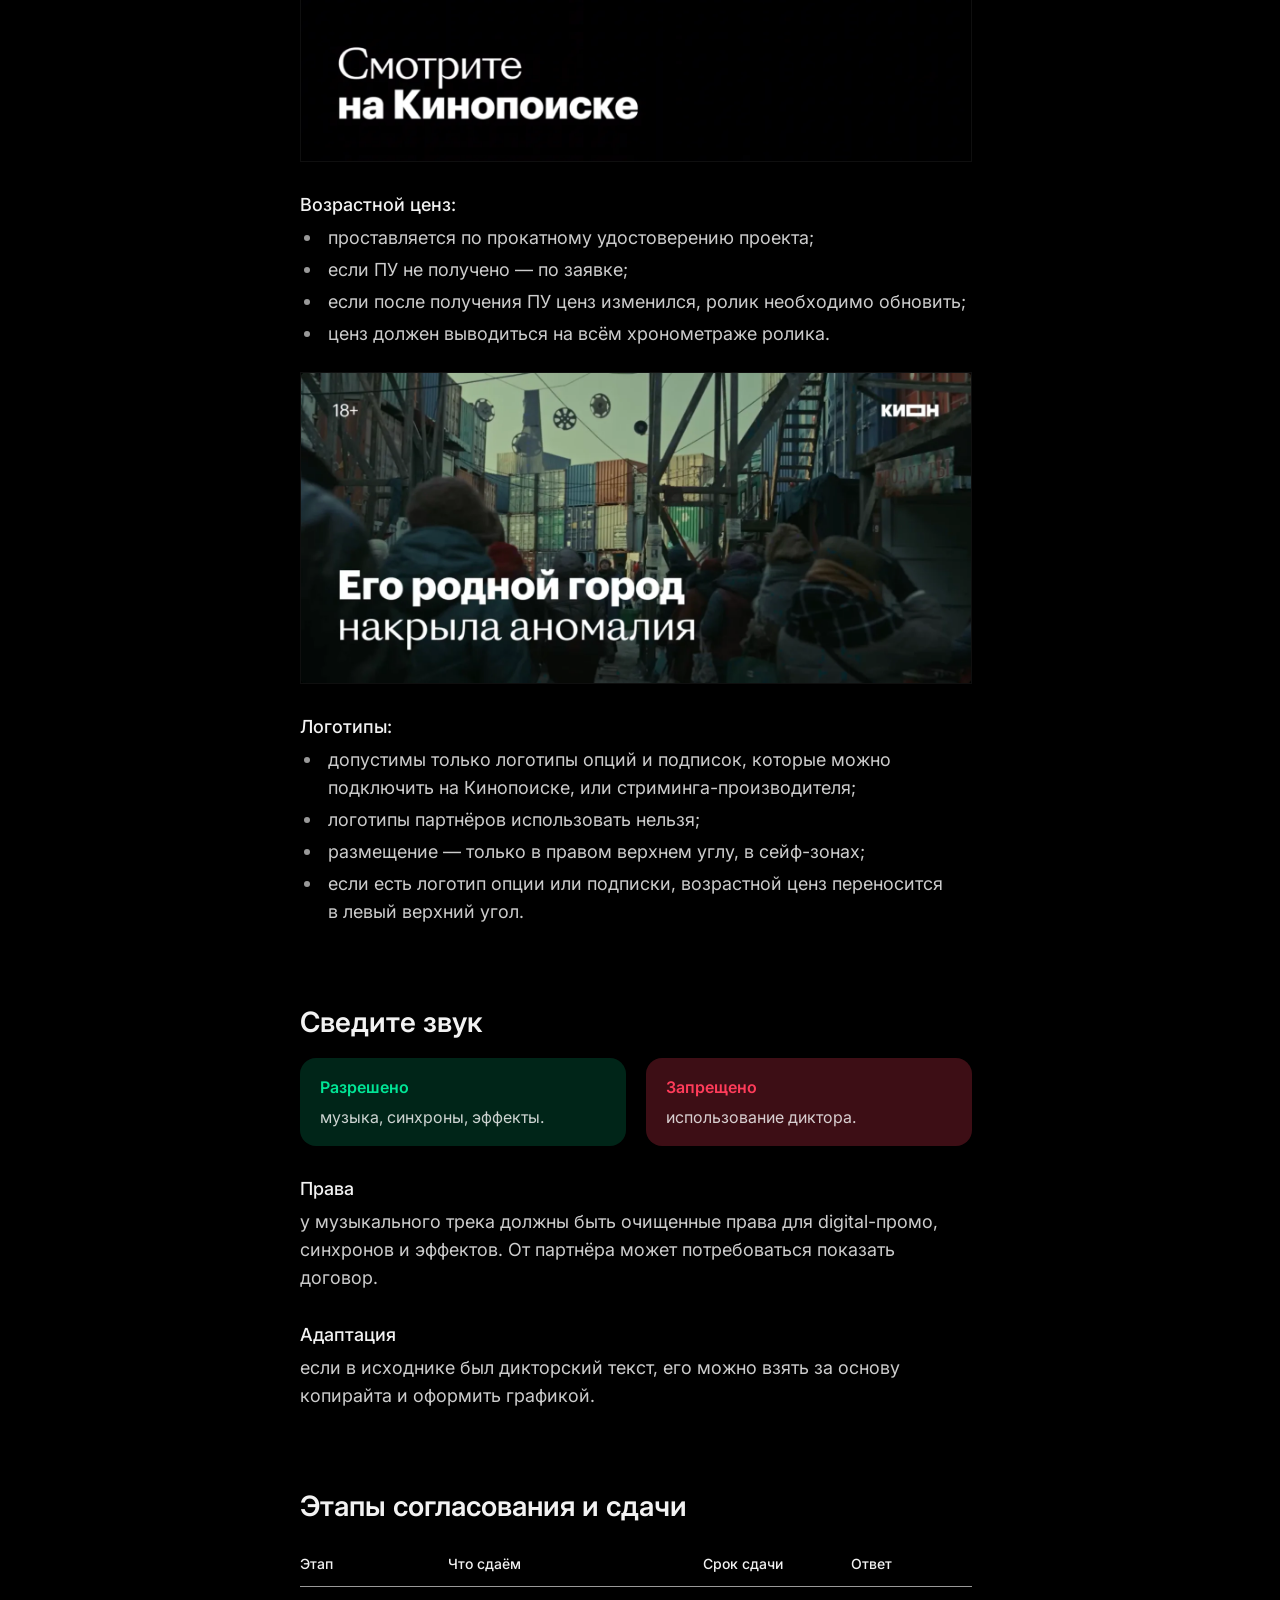
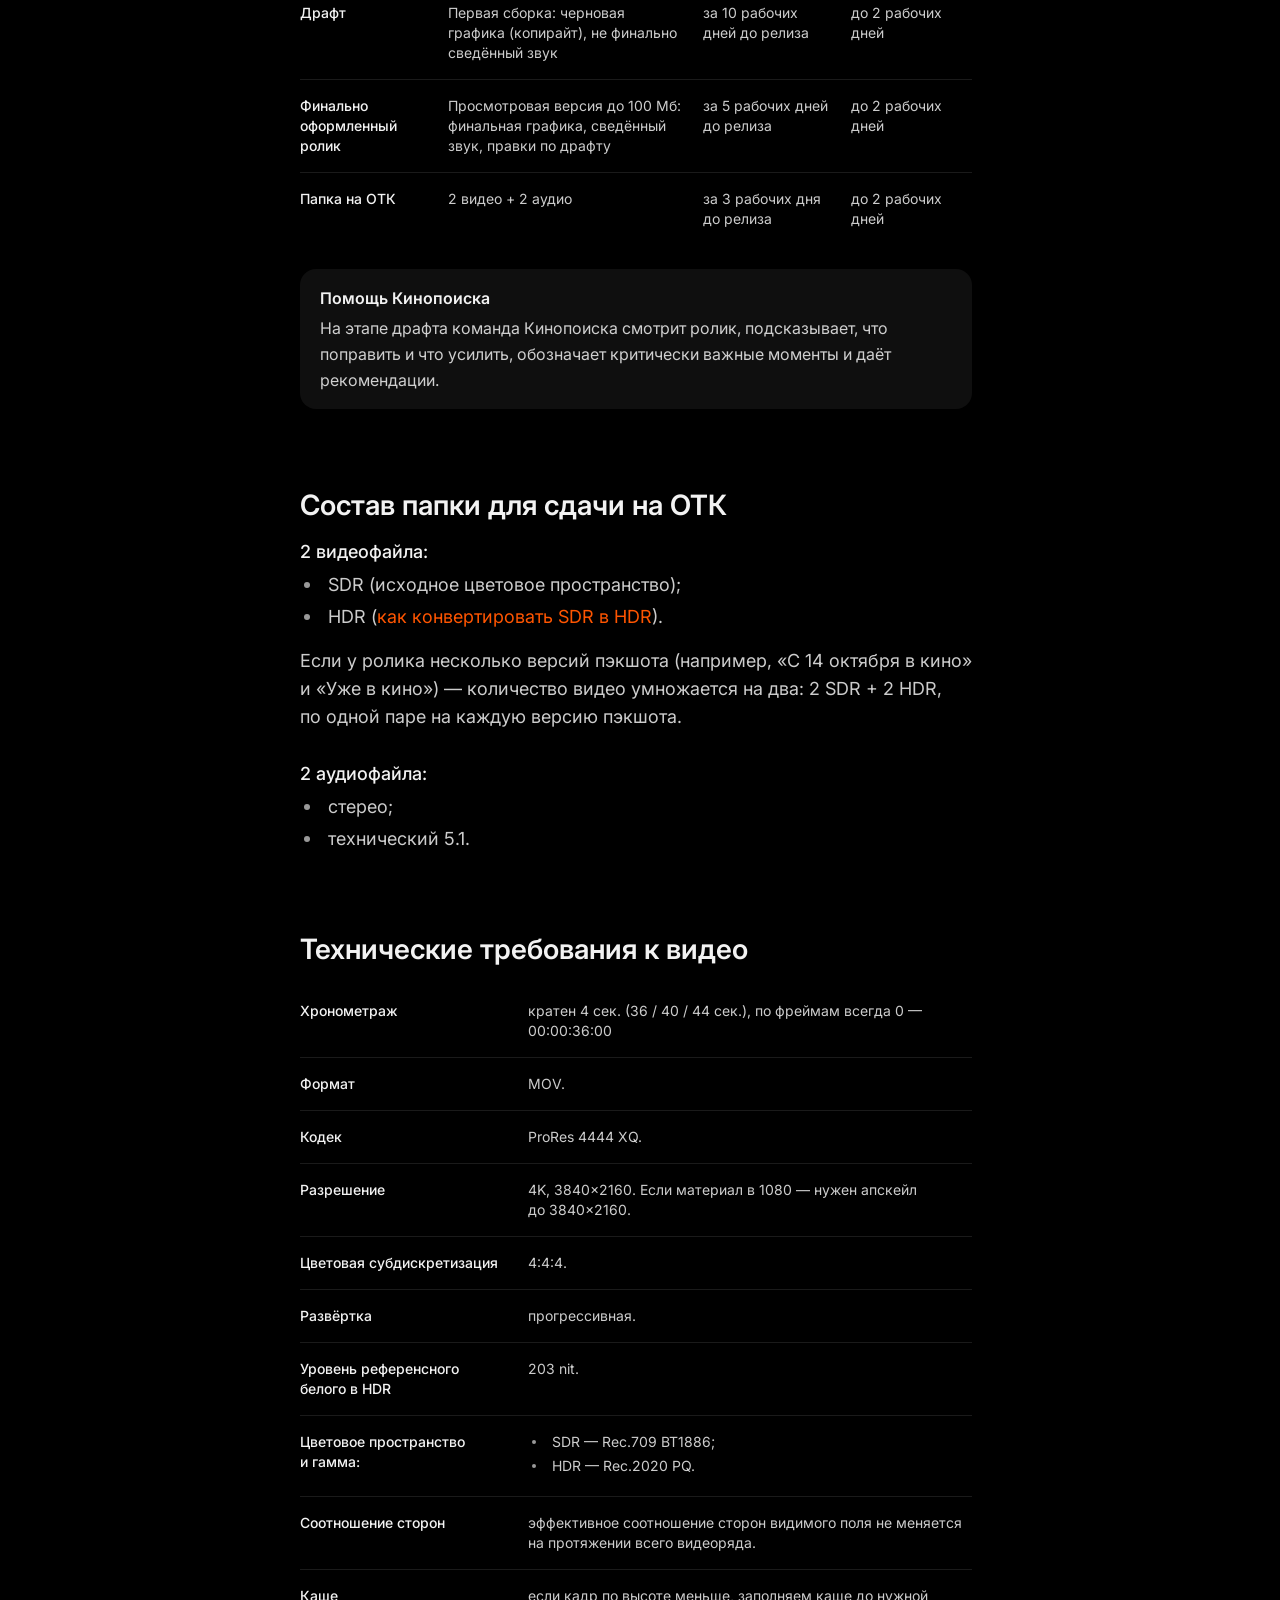
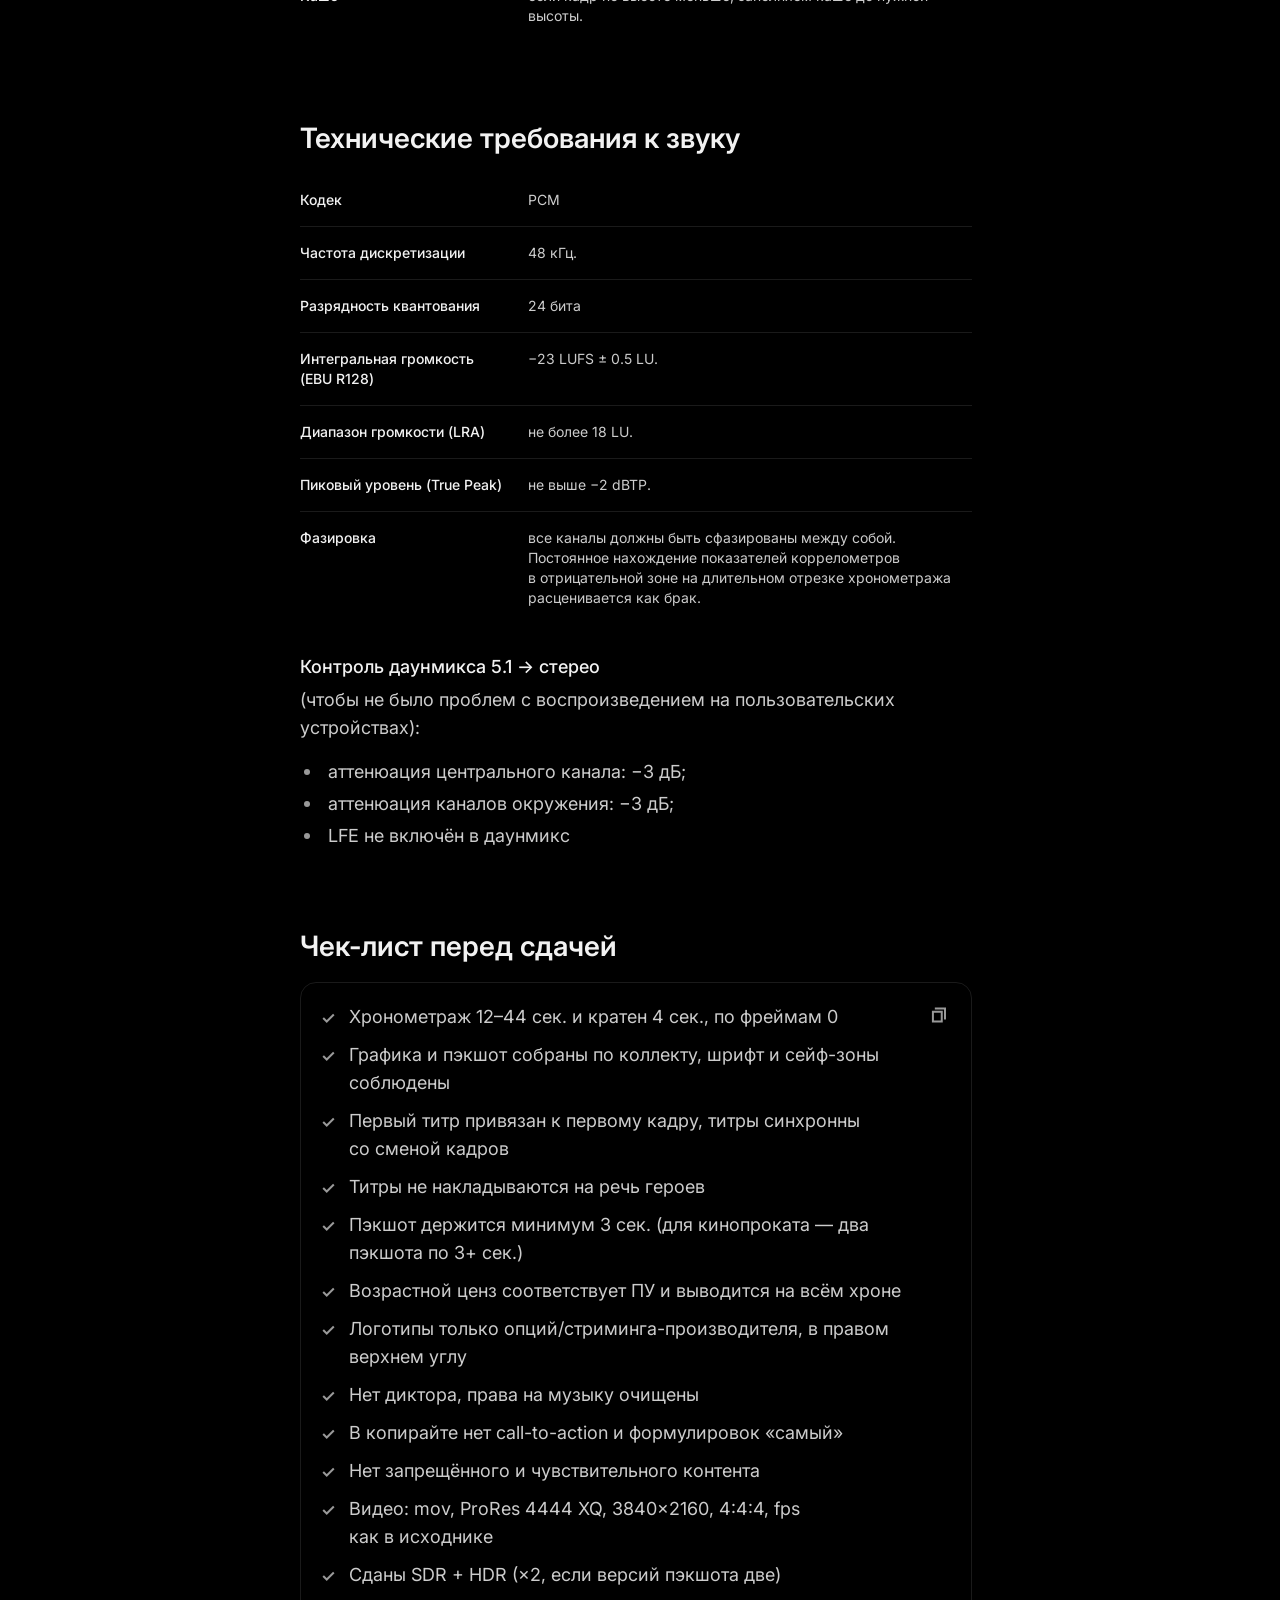
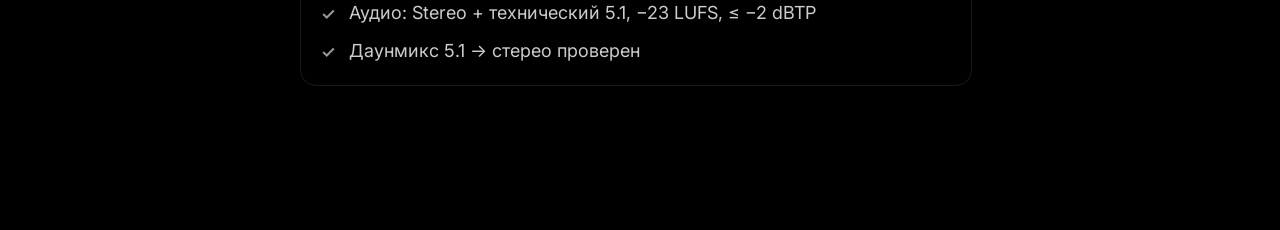
==== commit a4dc058b: "Меню 220, отбивка от текста линией, левое поле 32" ====
--- a/index.html
+++ b/index.html
@@ -30,7 +30,7 @@
   <link rel="preconnect" href="https://fonts.googleapis.com">
   <link rel="preconnect" href="https://fonts.gstatic.com" crossorigin>
   <link rel="stylesheet" href="https://fonts.googleapis.com/css2?family=Inter:wght@400;500;600&amp;family=Playfair+Display:wght@400;500&amp;display=swap">
-  <link rel="stylesheet" href="assets/css/style.css?v=dcb2b06d">
+  <link rel="stylesheet" href="assets/css/style.css?v=7a358212">
 </head>
 <body>
   <div class="layout">
--- a/assets/css/style.css
+++ b/assets/css/style.css
@@ -144,12 +144,17 @@
 
   /* Общей ширины у макета больше нет: меню закреплено у левого края окна,
      а пара «текст + оглавление» центрируется по окну сама. */
-  --col-nav: 240px;
+  --col-nav: 220px;
   --col-main: 760px;
   --col-toc: 220px;
   --gap: 88px;
   /* поля полосы справа от меню — те же 48, что у Shopify */
   --rail-pad: 48px;
+  /* Отступ меню от левого края окна. Тем же числом задан и отступ логотипа
+     сверху, так что у колонки одинаковый воздух в углу. Держим переменной:
+     это число стоит в двух местах сразу — у самой колонки и в отбивке текста,
+     которая её обходит, — и разъехаться им нельзя. */
+  --rail: 32px;
 
   /* Скругления: шкала с шагом вдвое, три ступени и две формы. Ступень
      выбирается не по вкусу, а по роли коробки — чем крупнее и самостоятельнее
@@ -268,7 +273,7 @@
   grid-template-columns: minmax(0, var(--col-main)) var(--col-toc);
   gap: var(--gap);
   align-items: start;
-  margin-left: calc(20px + var(--col-nav) + var(--rail-pad));
+  margin-left: calc(var(--rail) + var(--col-nav) + var(--rail-pad));
   margin-right: var(--rail-pad);
   /* колонки фиксированной ширины — остаток полосы делим поровну */
   justify-content: center;
@@ -289,19 +294,25 @@
    с 7 по 28.3 из 36). Вычитаем их, тогда от верха окна до видимого лого ровно 32. */
 .sidebar {
   /* меню не колонка сетки, а закреплённая полоса у края окна: только так оно
-     стоит в 20 от края независимо от того, где встала центрированная пара */
+     стоит в своей отбивке независимо от того, где встала центрированная пара */
   position: fixed;
-  left: 20px;
+  left: var(--rail);
   top: 0;
   width: var(--col-nav);
   padding-top: 25px;
-  /* колонка занимает всё окно, а не высоту своего содержимого: плашка меню
-     тянется вниз до конца страницы, как в доке Shopify. 24 снизу — воздух,
-     чтобы она не упиралась в край окна */
+  /* колонка занимает всё окно, а не высоту своего содержимого: линия справа
+     идёт сверху донизу, а не обрывается там, где кончились пункты.
+     24 снизу — воздух, чтобы содержимое не упиралось в край окна */
   height: 100vh;
   padding-bottom: 24px;
   display: flex;
   flex-direction: column;
+  /* Плашки под меню больше нет, и колонка ничем не отделена от текста —
+     отбиваем её линией. Линия идёт по правому краю самой колонки, а не по
+     середине промежутка: промежуток на широком окне разъезжается вместе с
+     центрированием пары «текст + оглавление», и линия ездила бы вместе с ним.
+     Край колонки стоит на месте всегда. */
+  border-right: 1px solid var(--border-soft);
 }
 
 /* оглавление стартует от верха лида, а при скролле липнет в 32 от верха окна.
@@ -1650,6 +1661,9 @@
     display: block;
     /* те же 24 до глифов логотипа, минус 7 его внутреннего воздуха */
     padding: 17px 0 0;
+    /* колонки встали друг под друга — и отбивка вместе с ними: линия уходит
+       из-под правого края под нижний */
+    border-right: 0;
     border-bottom: 1px solid var(--border-soft);
   }
   /* меню развёрнуто поверх страницы и само не скроллится: липнуть названию
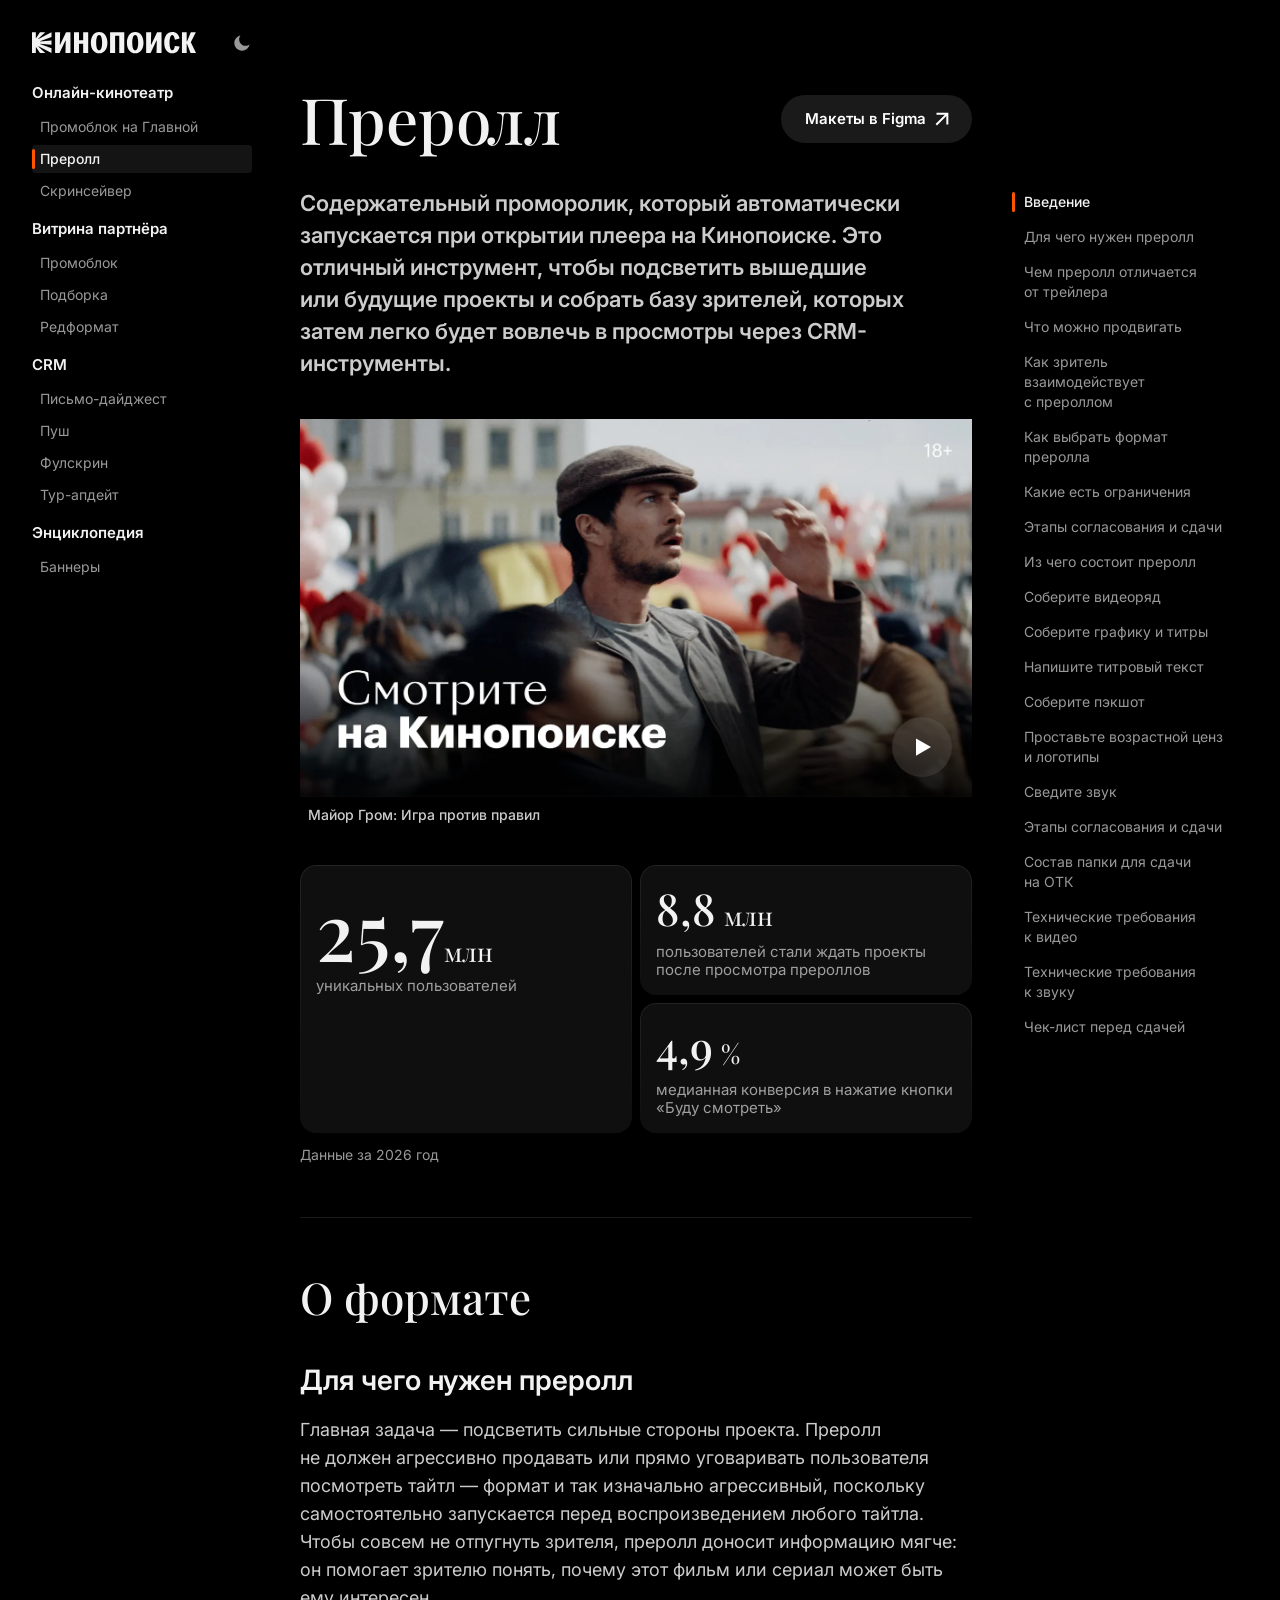
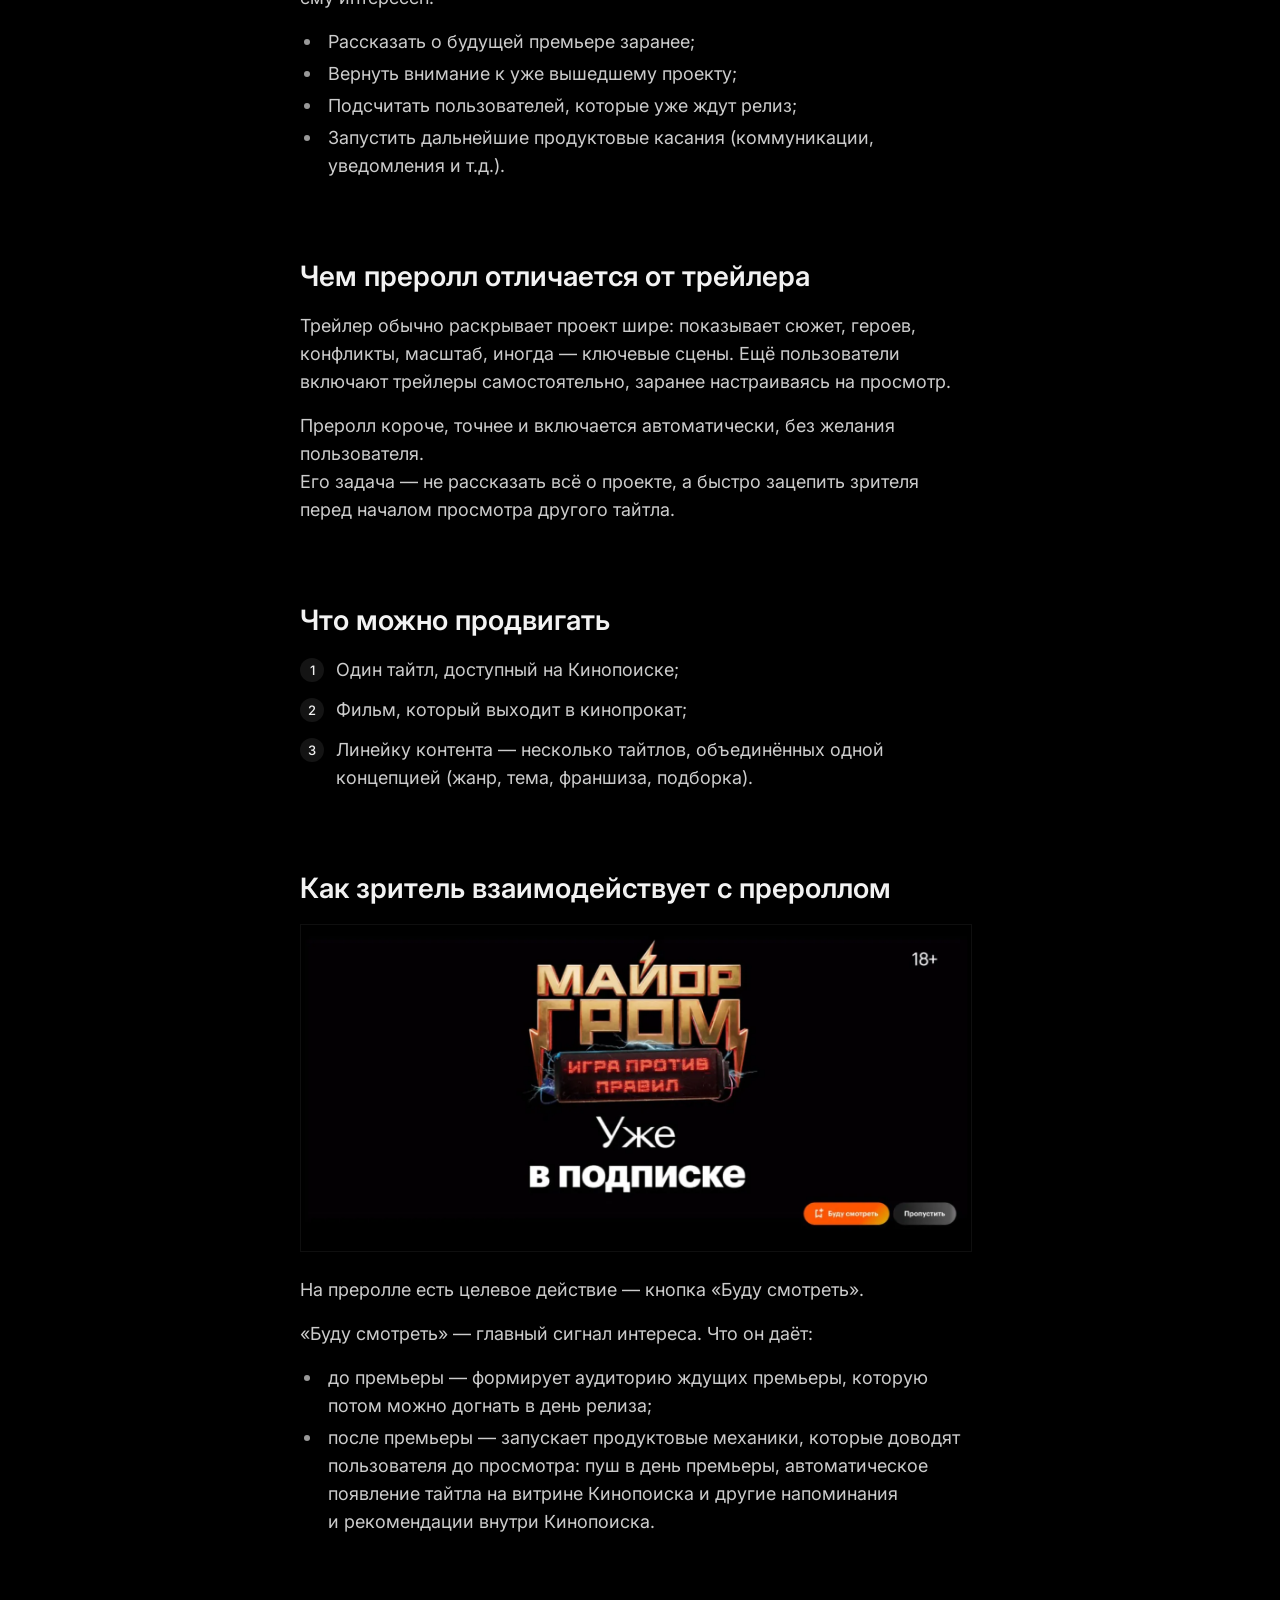
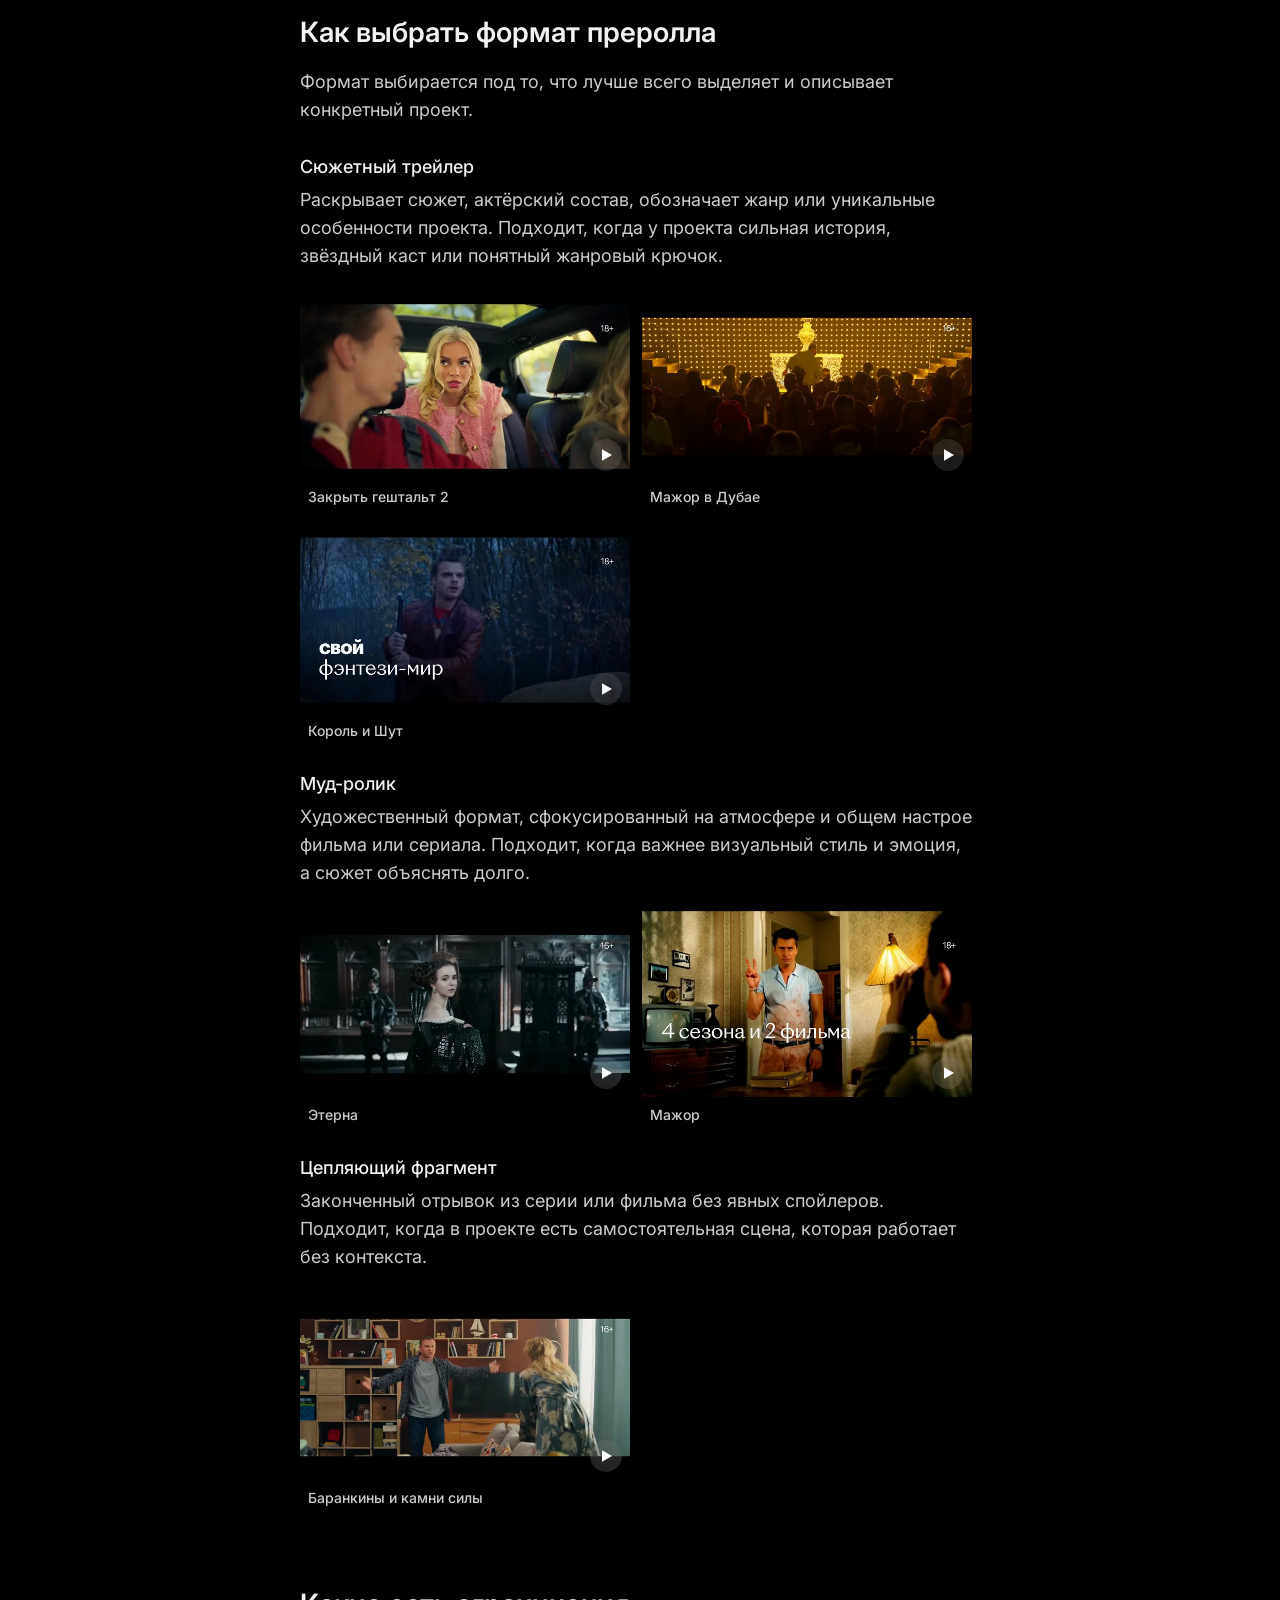
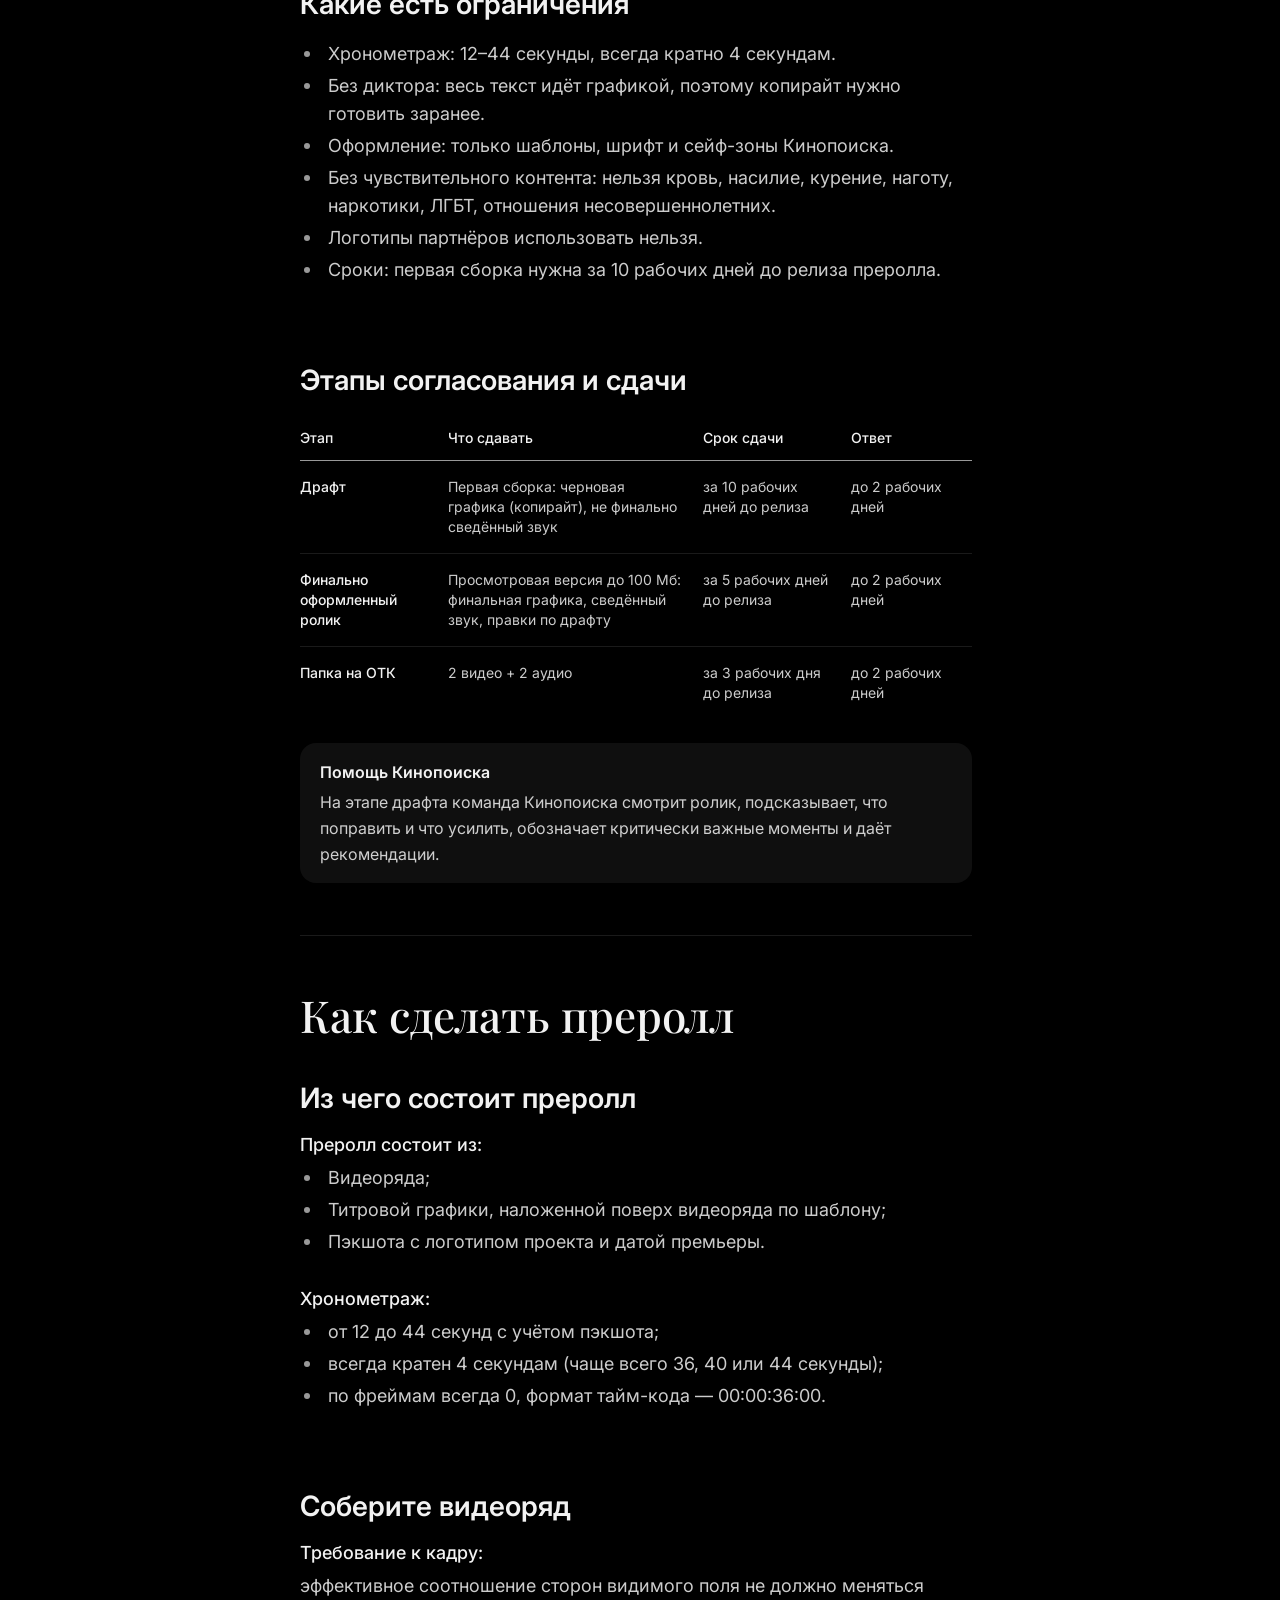
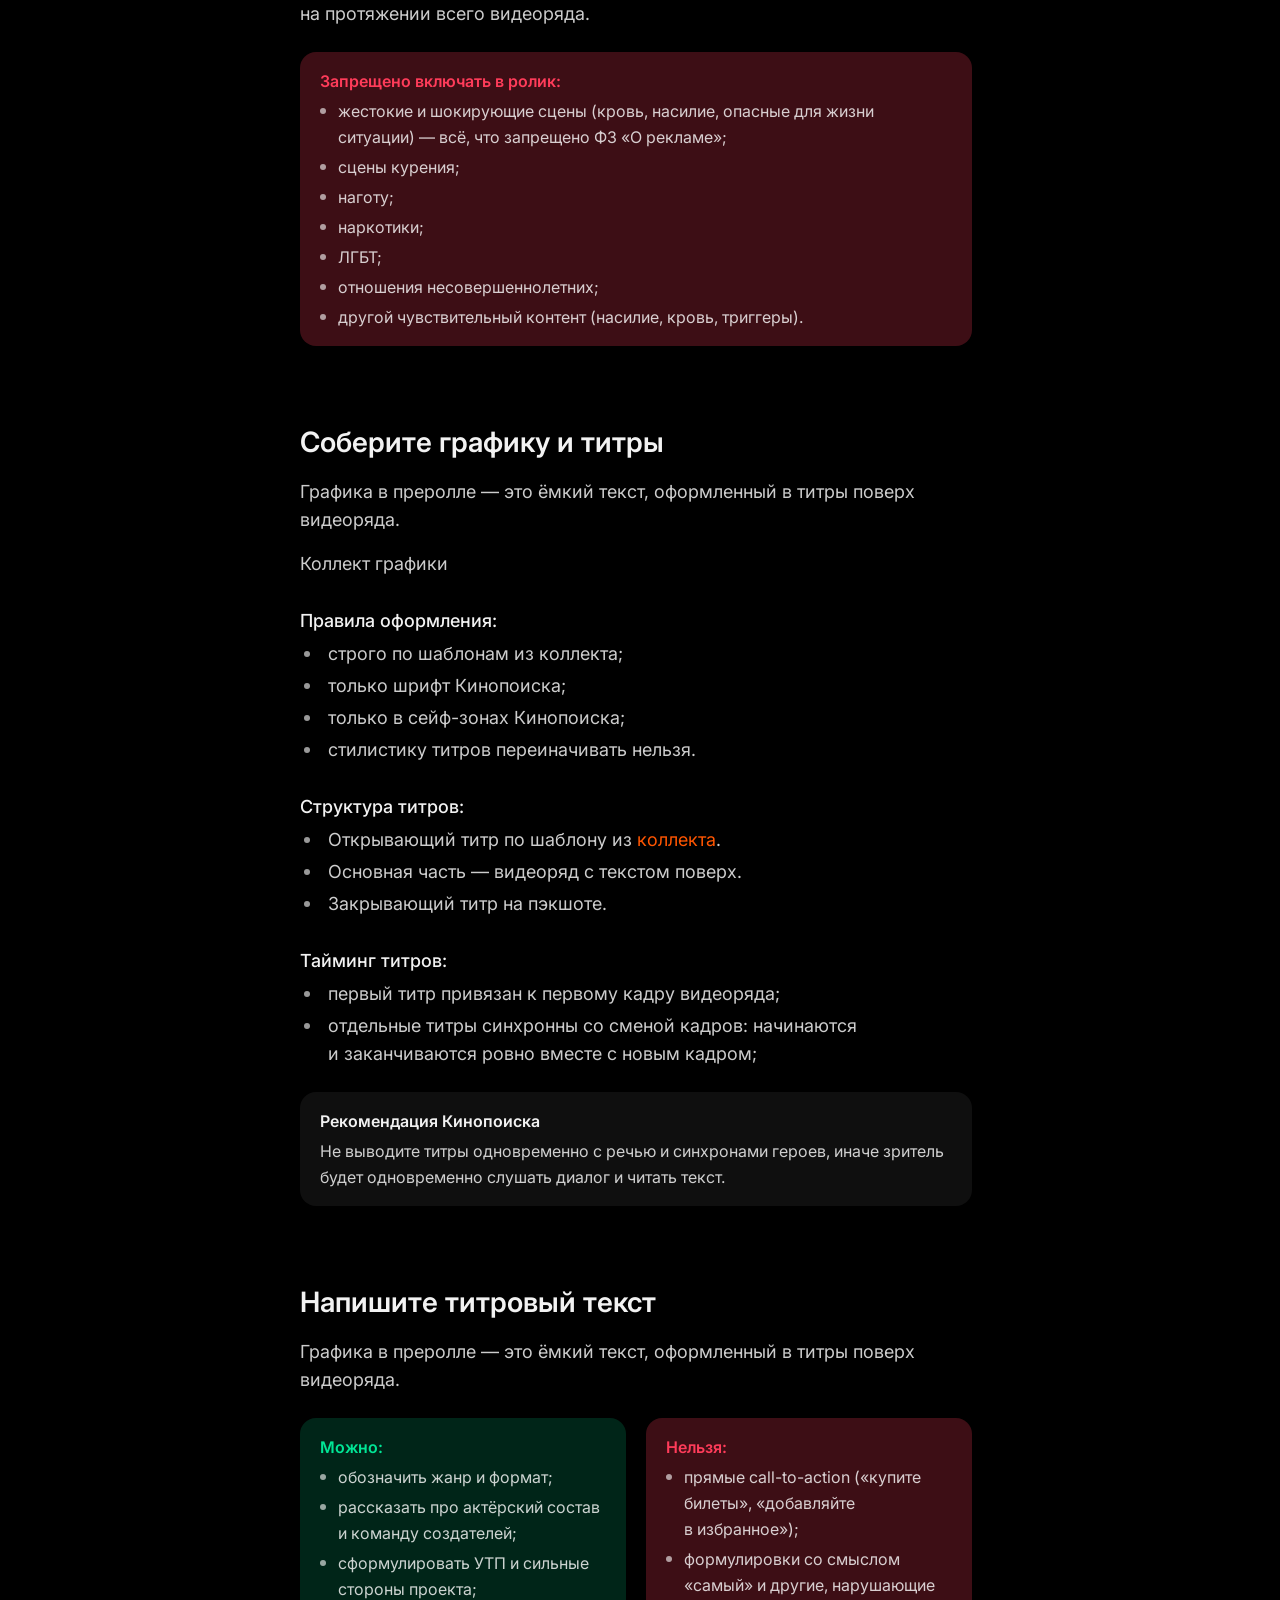
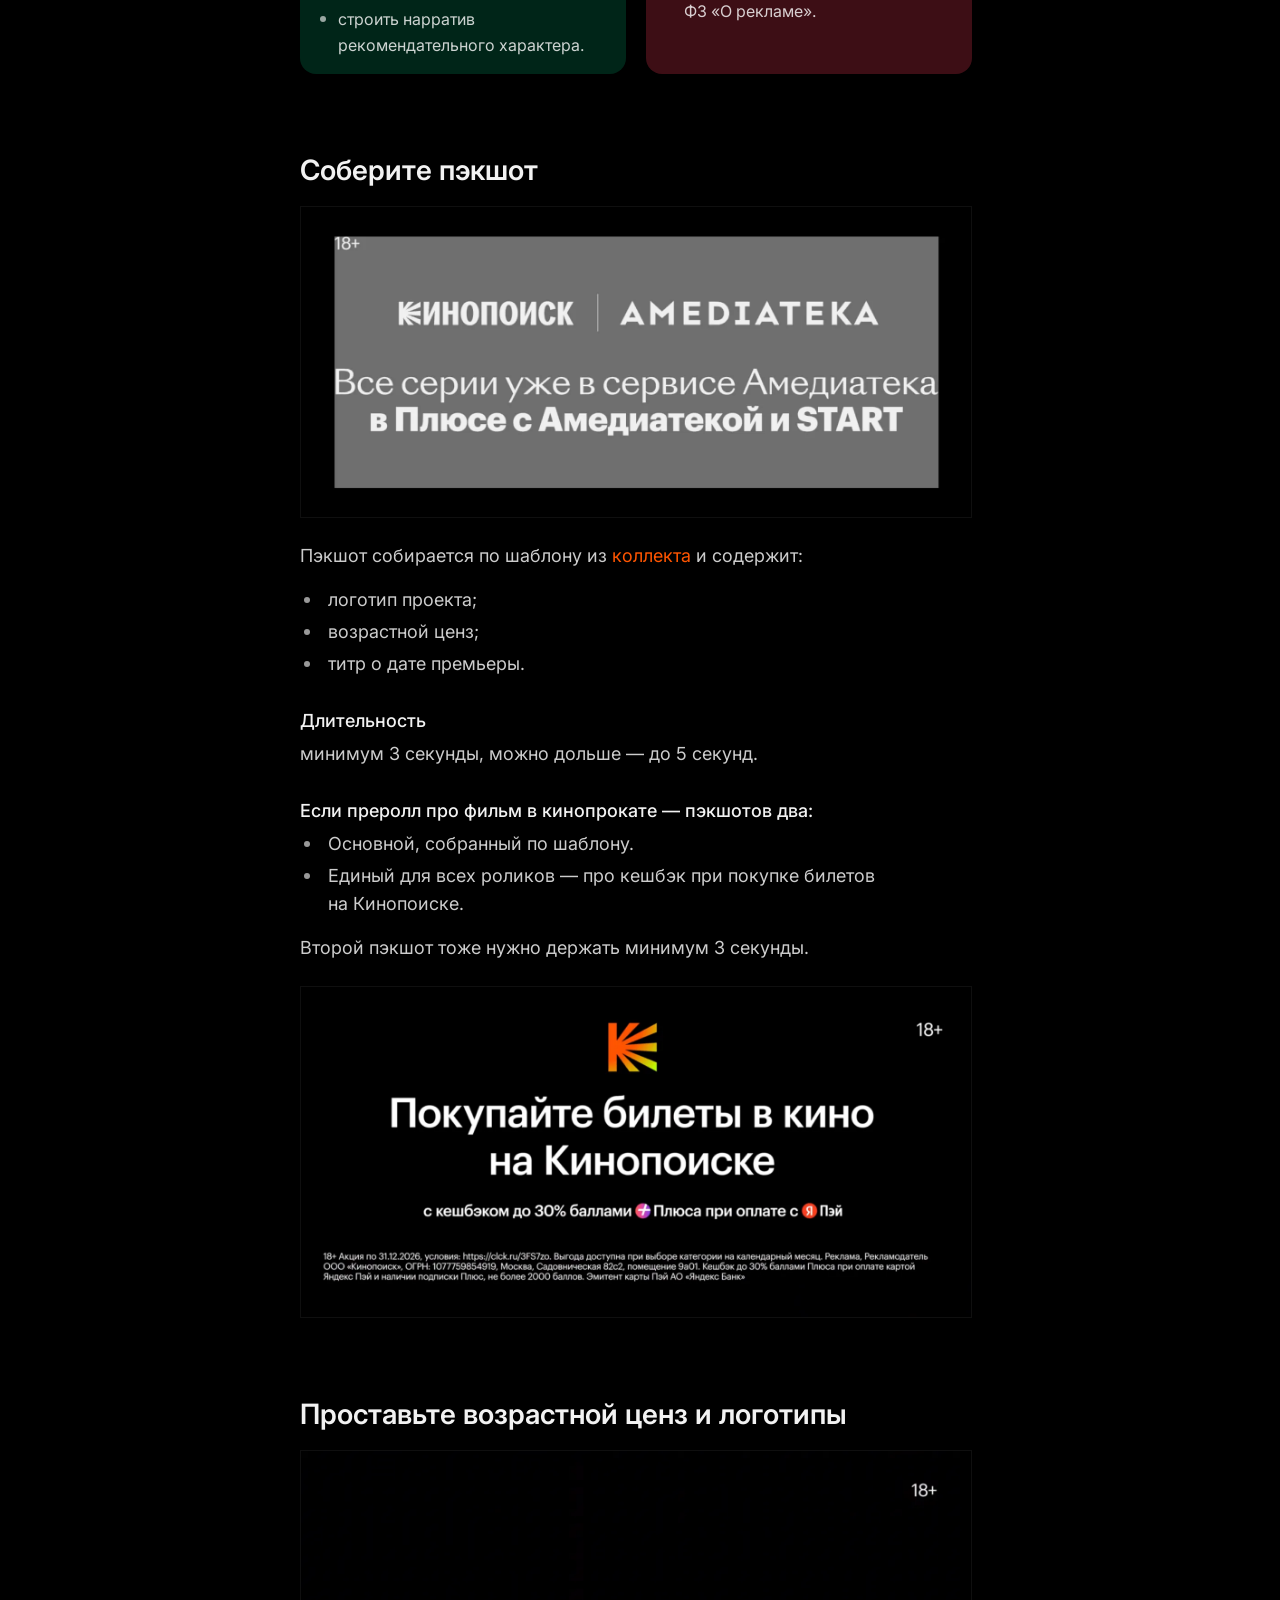
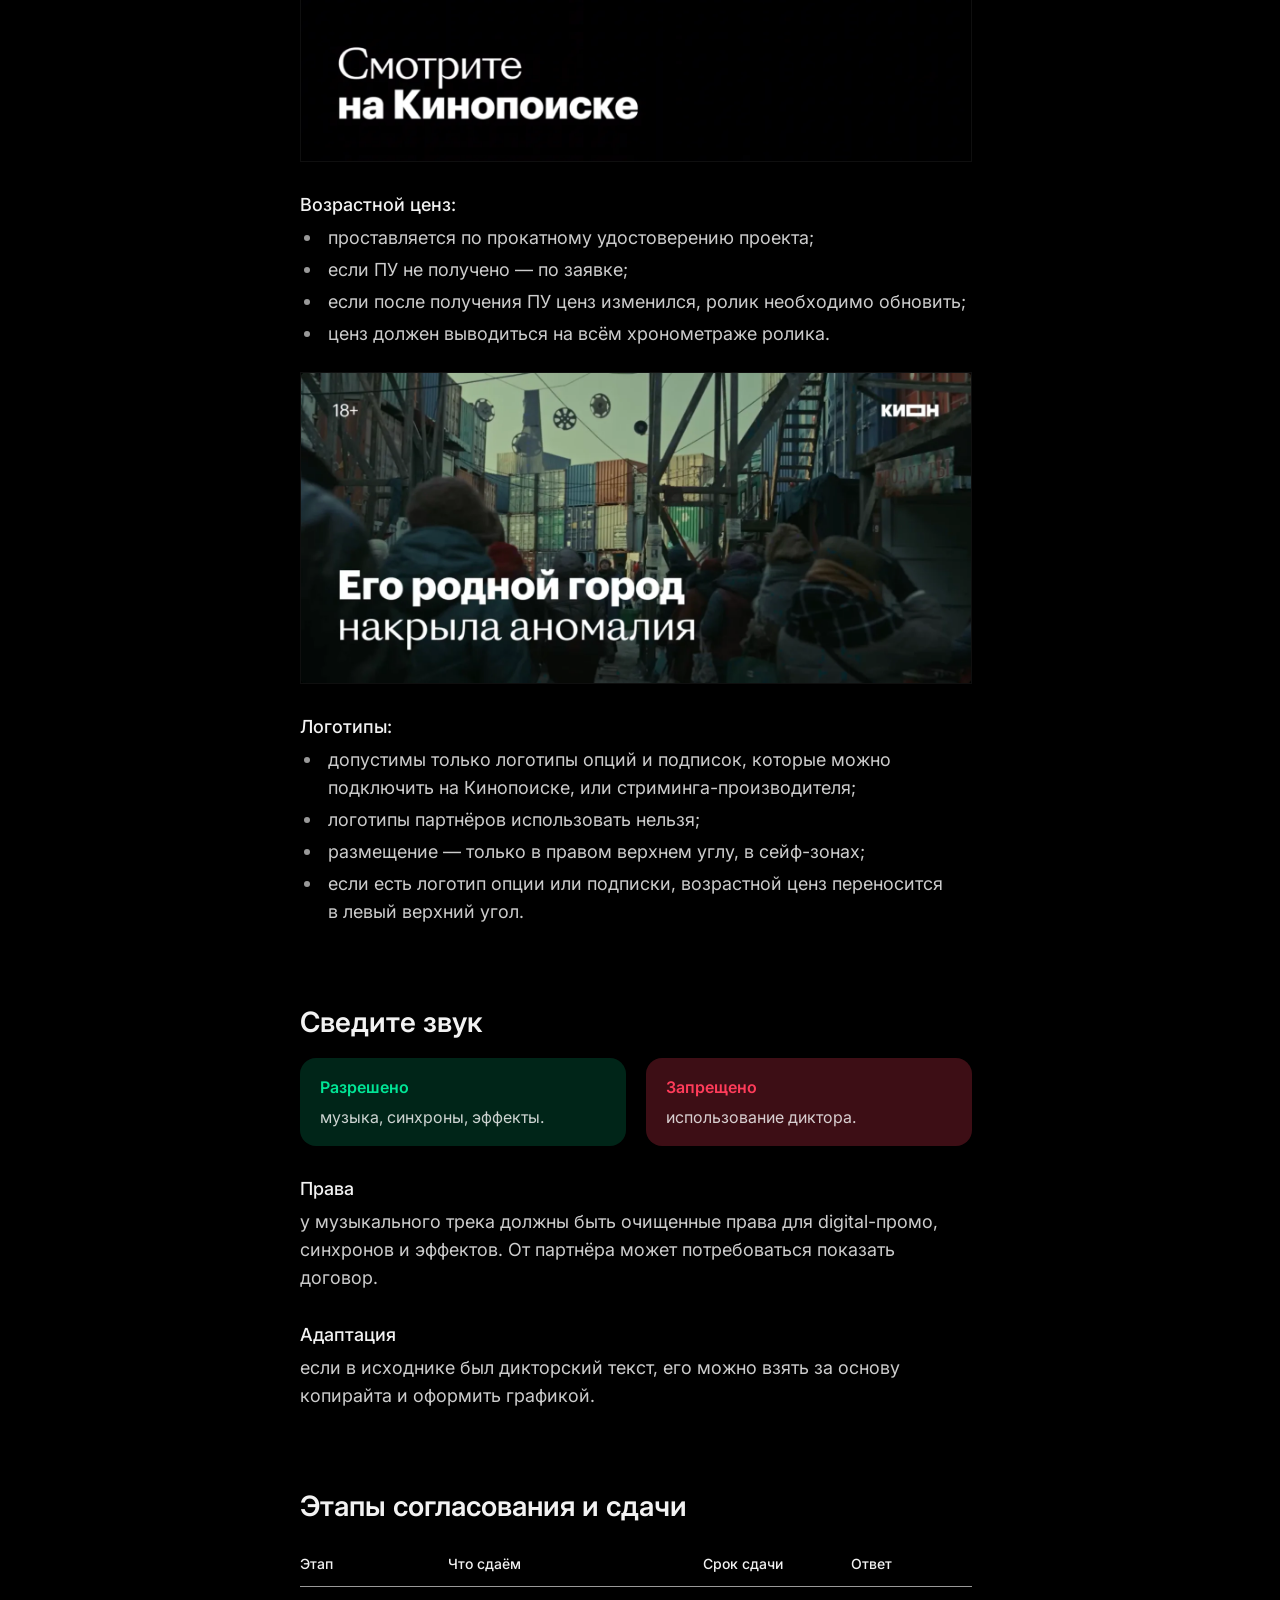
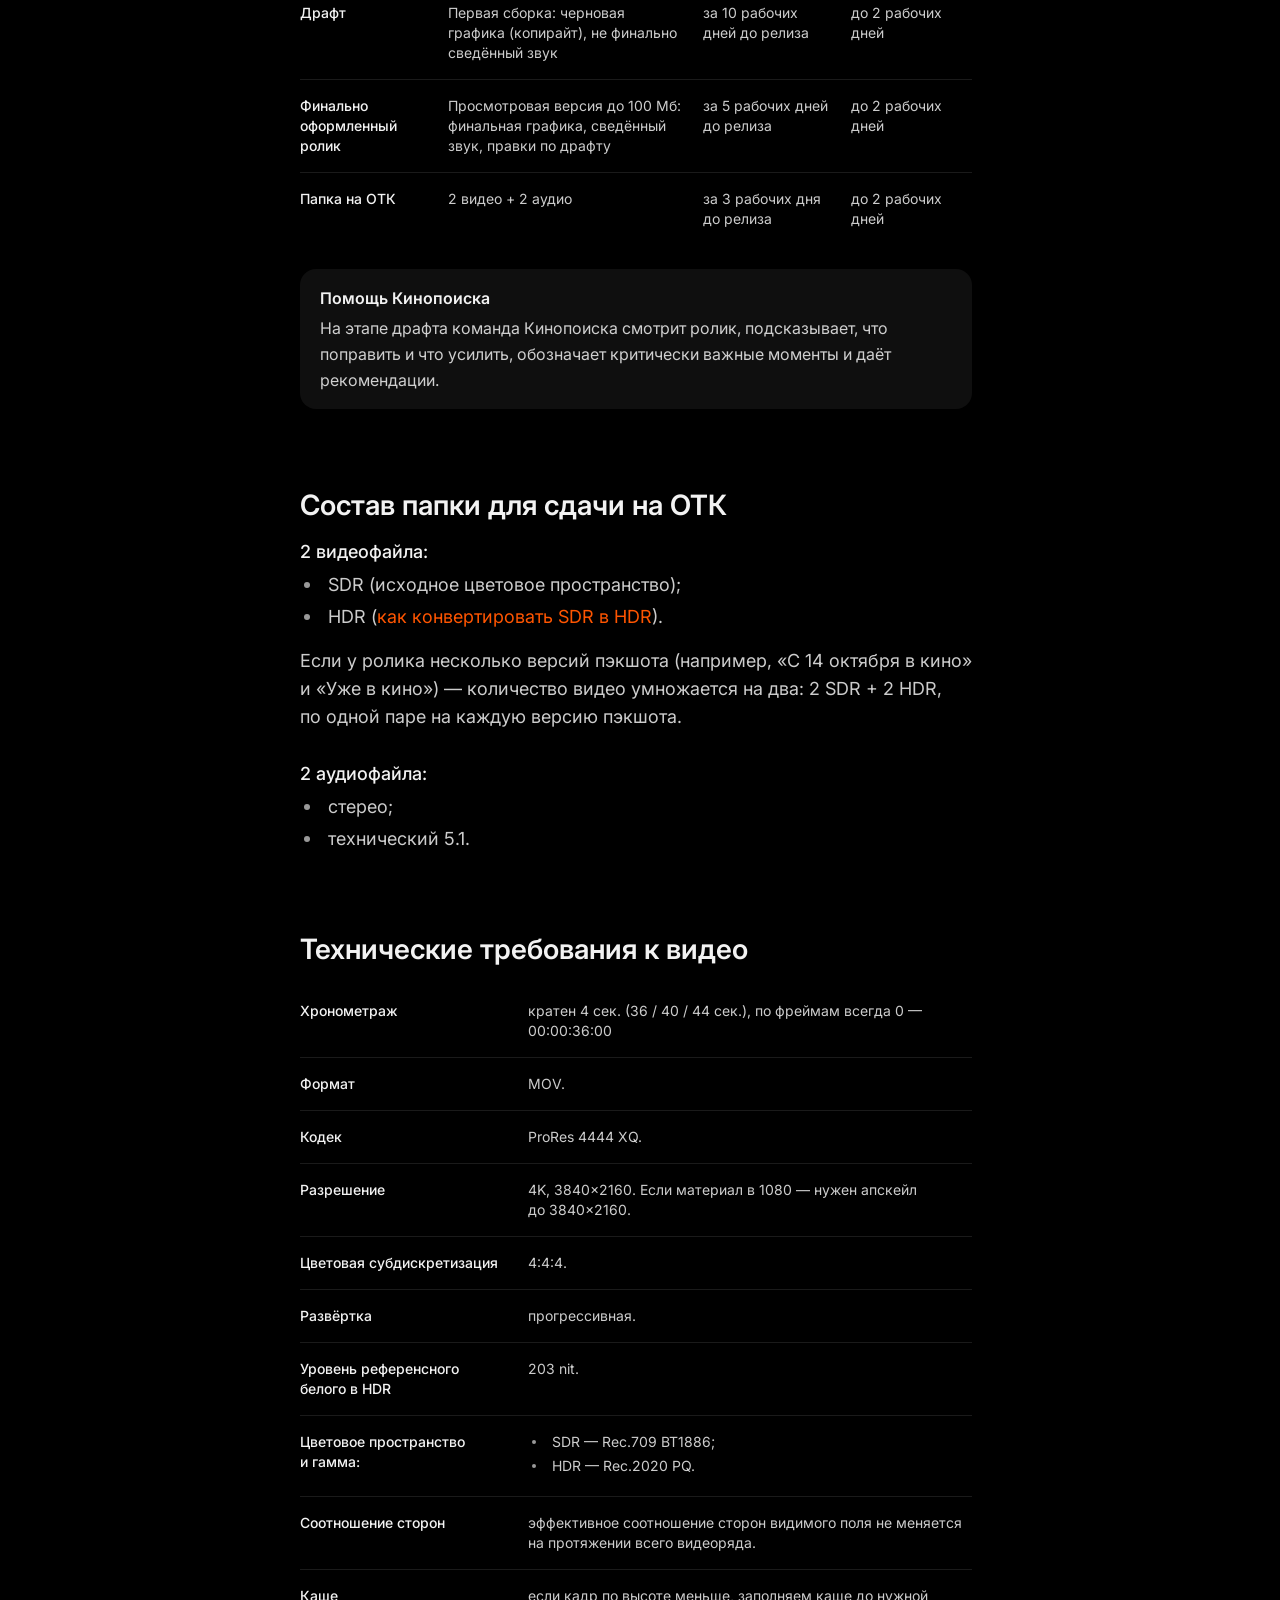
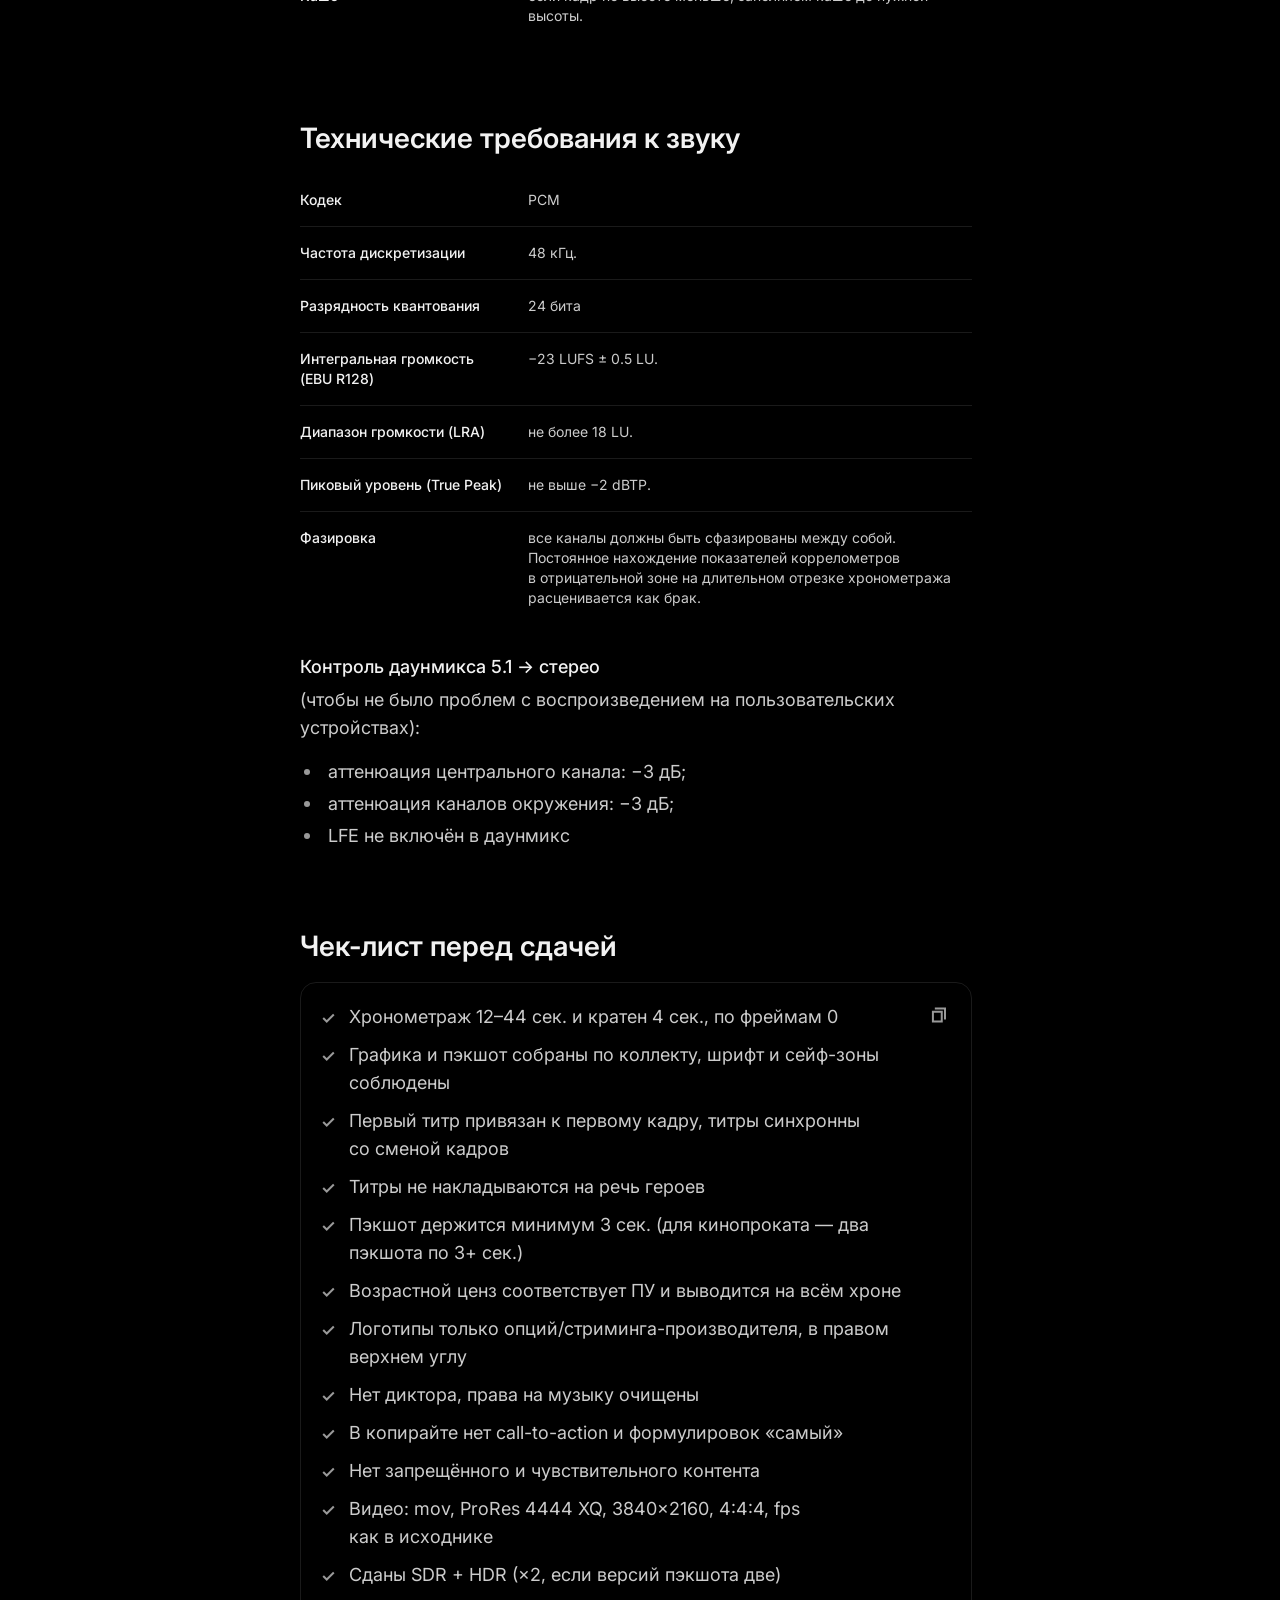
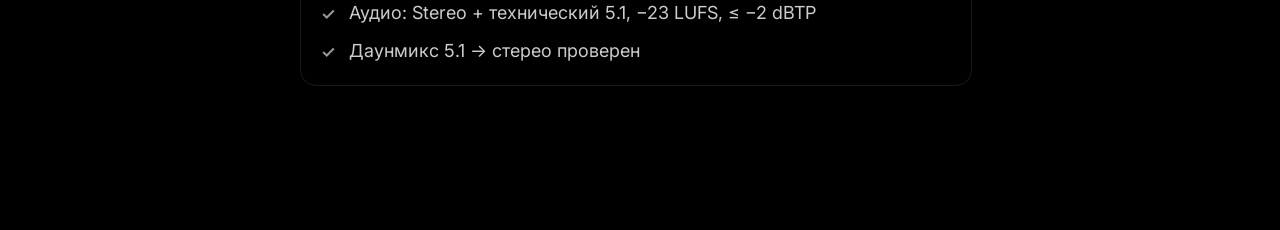
==== commit b5f20887: "Вертикальную линию у меню убрали Co-Authored-By: Claude Opus 5 <noreply@anthropic.com>" ====
--- a/index.html
+++ b/index.html
@@ -30,7 +30,7 @@
   <link rel="preconnect" href="https://fonts.googleapis.com">
   <link rel="preconnect" href="https://fonts.gstatic.com" crossorigin>
   <link rel="stylesheet" href="https://fonts.googleapis.com/css2?family=Inter:wght@400;500;600&amp;family=Playfair+Display:wght@400;500&amp;display=swap">
-  <link rel="stylesheet" href="assets/css/style.css?v=7a358212">
+  <link rel="stylesheet" href="assets/css/style.css?v=96b4fb21">
 </head>
 <body>
   <div class="layout">
--- a/assets/css/style.css
+++ b/assets/css/style.css
@@ -300,19 +300,14 @@
   top: 0;
   width: var(--col-nav);
   padding-top: 25px;
-  /* колонка занимает всё окно, а не высоту своего содержимого: линия справа
-     идёт сверху донизу, а не обрывается там, где кончились пункты.
+  /* колонка занимает всё окно, а не высоту своего содержимого: она закреплена,
+     и без заданной высоты длинное меню просто ушло бы за край окна вместо того,
+     чтобы заскроллиться внутри себя (см. overflow-y у .sidebar, .toc).
      24 снизу — воздух, чтобы содержимое не упиралось в край окна */
   height: 100vh;
   padding-bottom: 24px;
   display: flex;
   flex-direction: column;
-  /* Плашки под меню больше нет, и колонка ничем не отделена от текста —
-     отбиваем её линией. Линия идёт по правому краю самой колонки, а не по
-     середине промежутка: промежуток на широком окне разъезжается вместе с
-     центрированием пары «текст + оглавление», и линия ездила бы вместе с ним.
-     Край колонки стоит на месте всегда. */
-  border-right: 1px solid var(--border-soft);
 }
 
 /* оглавление стартует от верха лида, а при скролле липнет в 32 от верха окна.
@@ -1661,9 +1656,8 @@
     display: block;
     /* те же 24 до глифов логотипа, минус 7 его внутреннего воздуха */
     padding: 17px 0 0;
-    /* колонки встали друг под друга — и отбивка вместе с ними: линия уходит
-       из-под правого края под нижний */
-    border-right: 0;
+    /* меню встало полосой сверху — линия закрывает его снизу, отделяя
+       от содержимого страницы */
     border-bottom: 1px solid var(--border-soft);
   }
   /* меню развёрнуто поверх страницы и само не скроллится: липнуть названию
